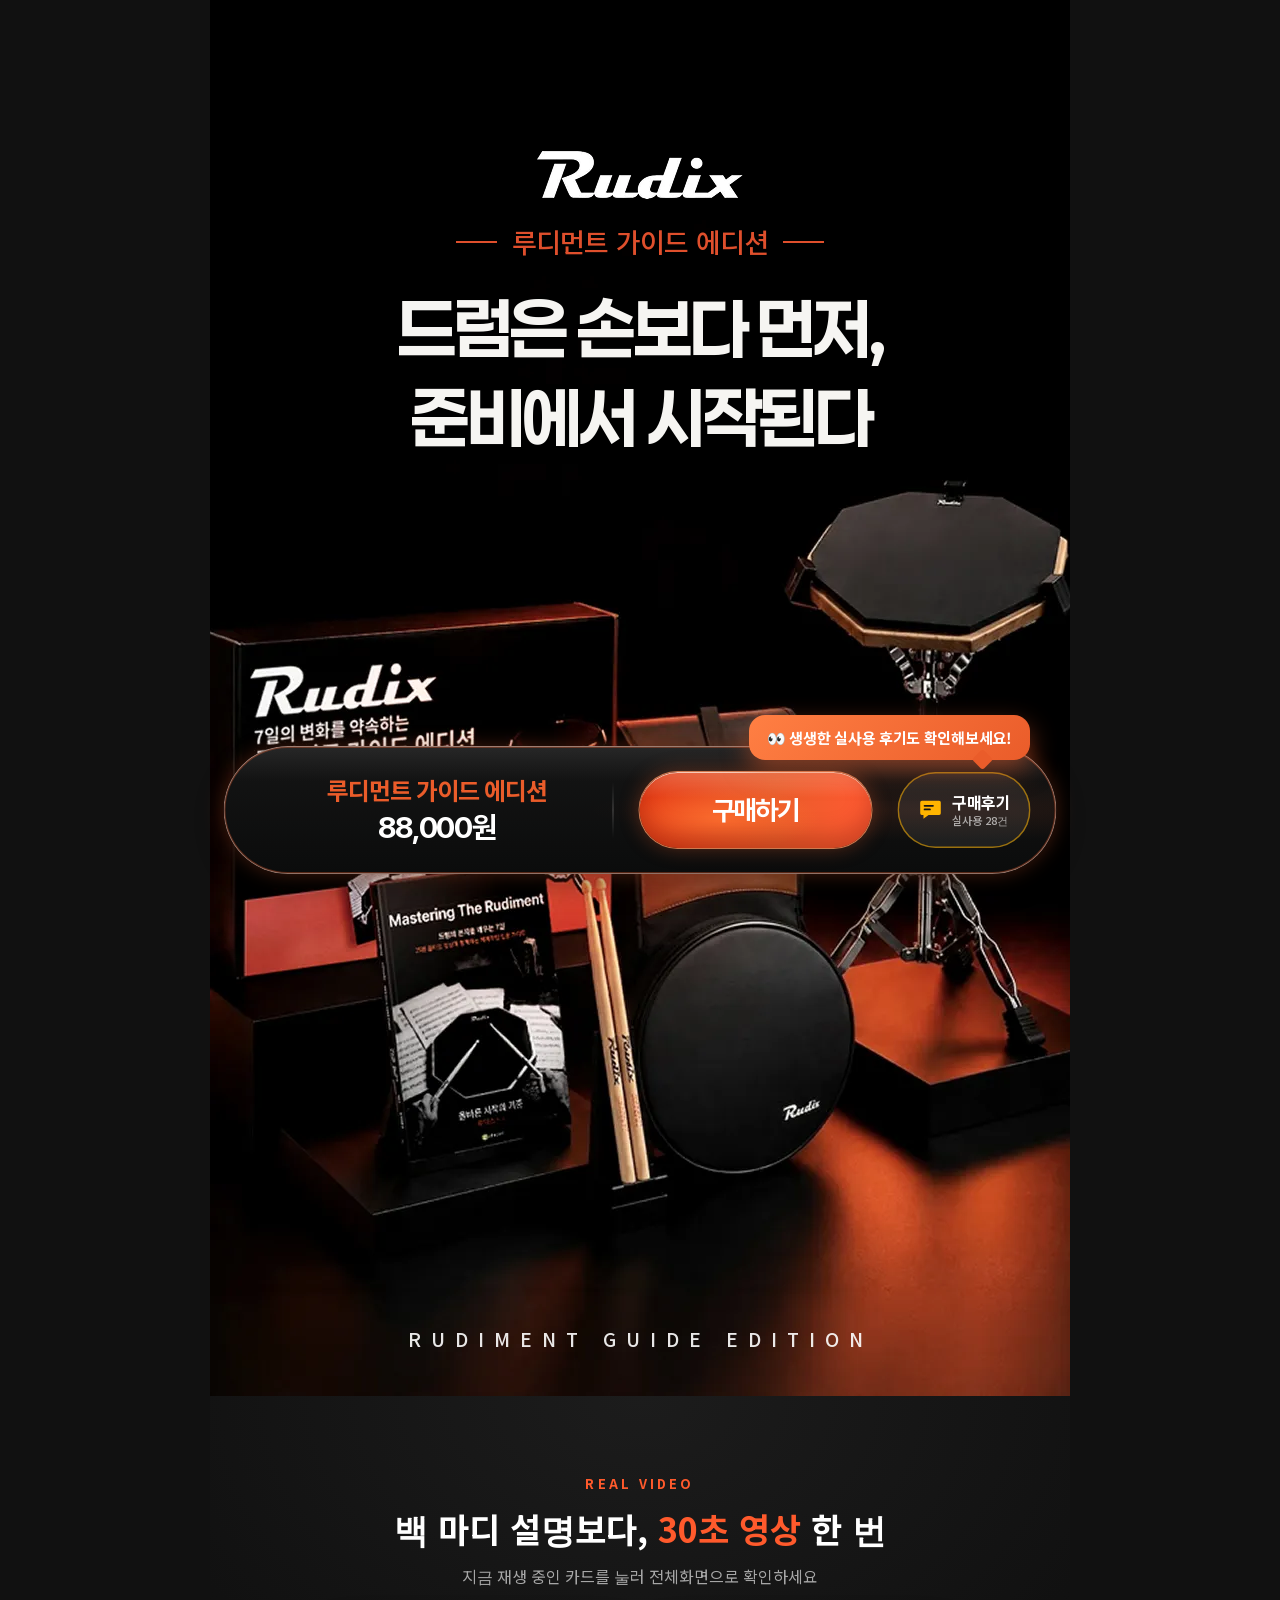
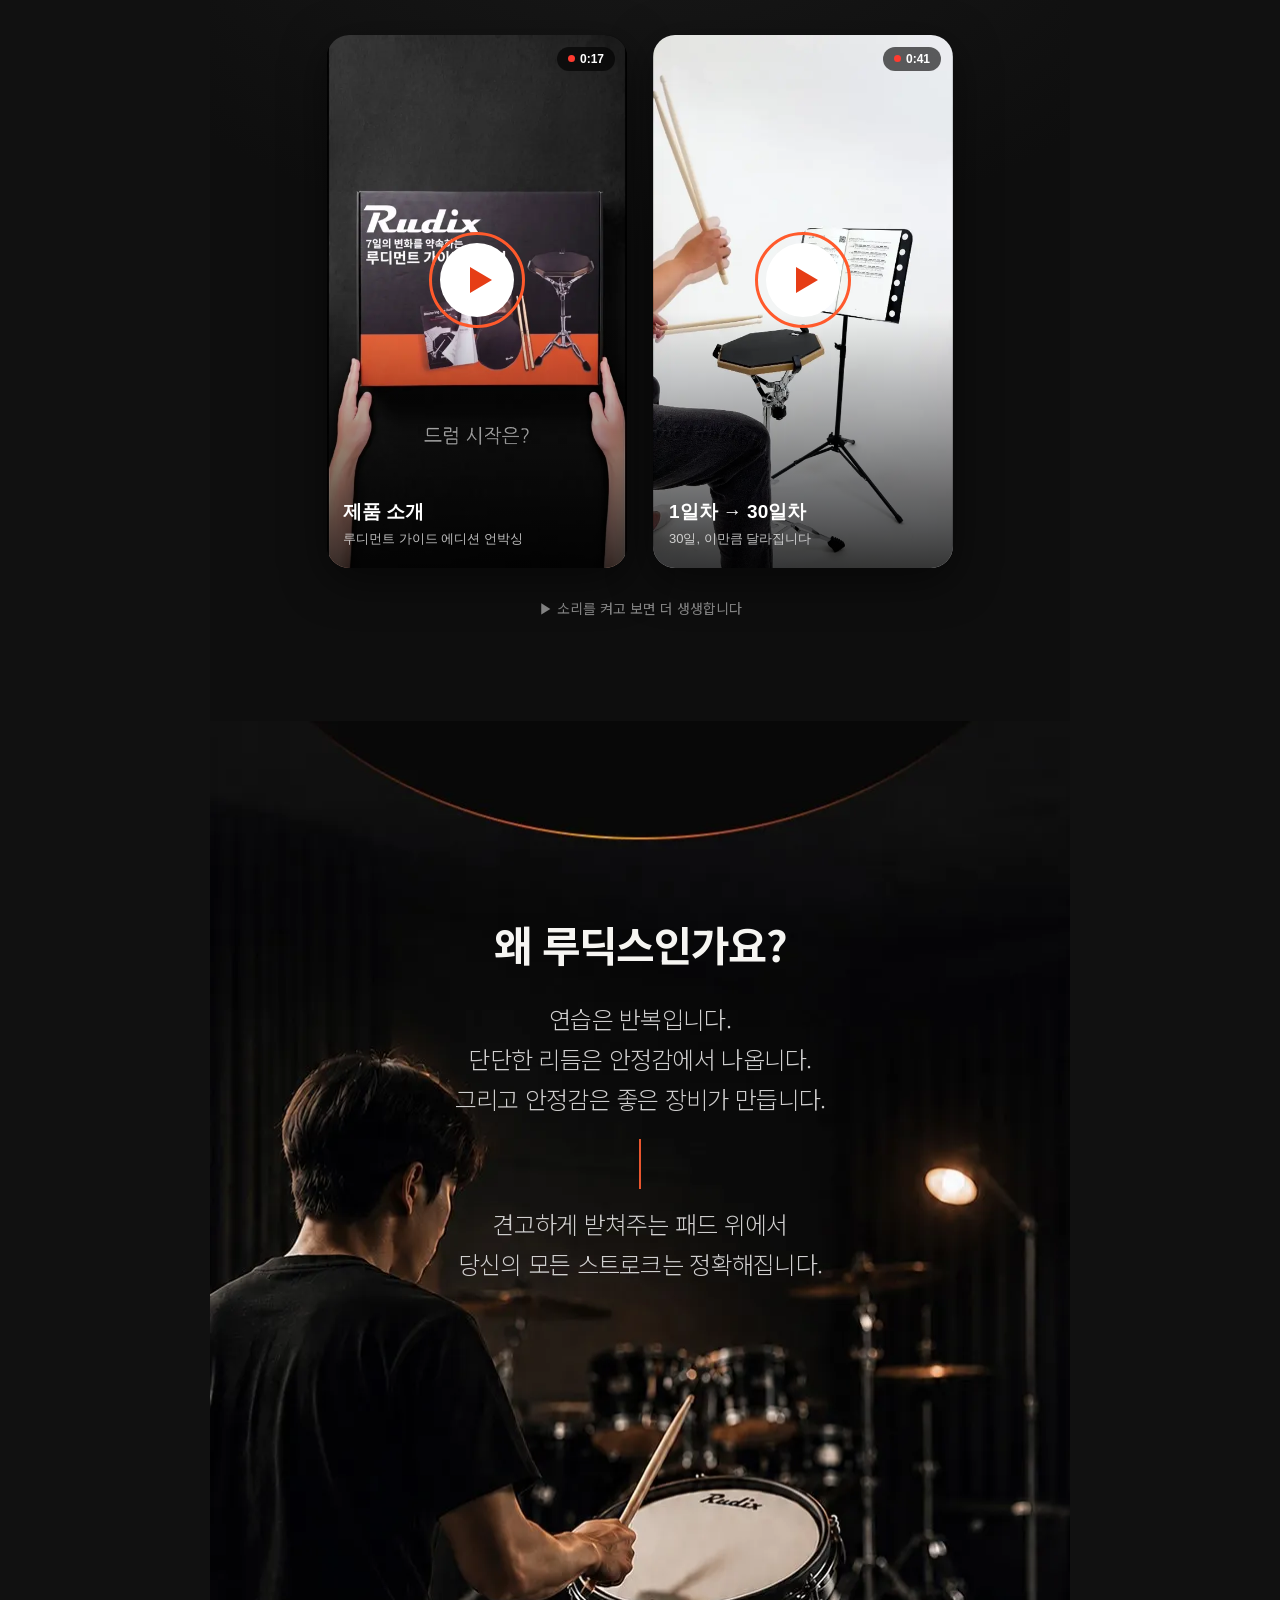
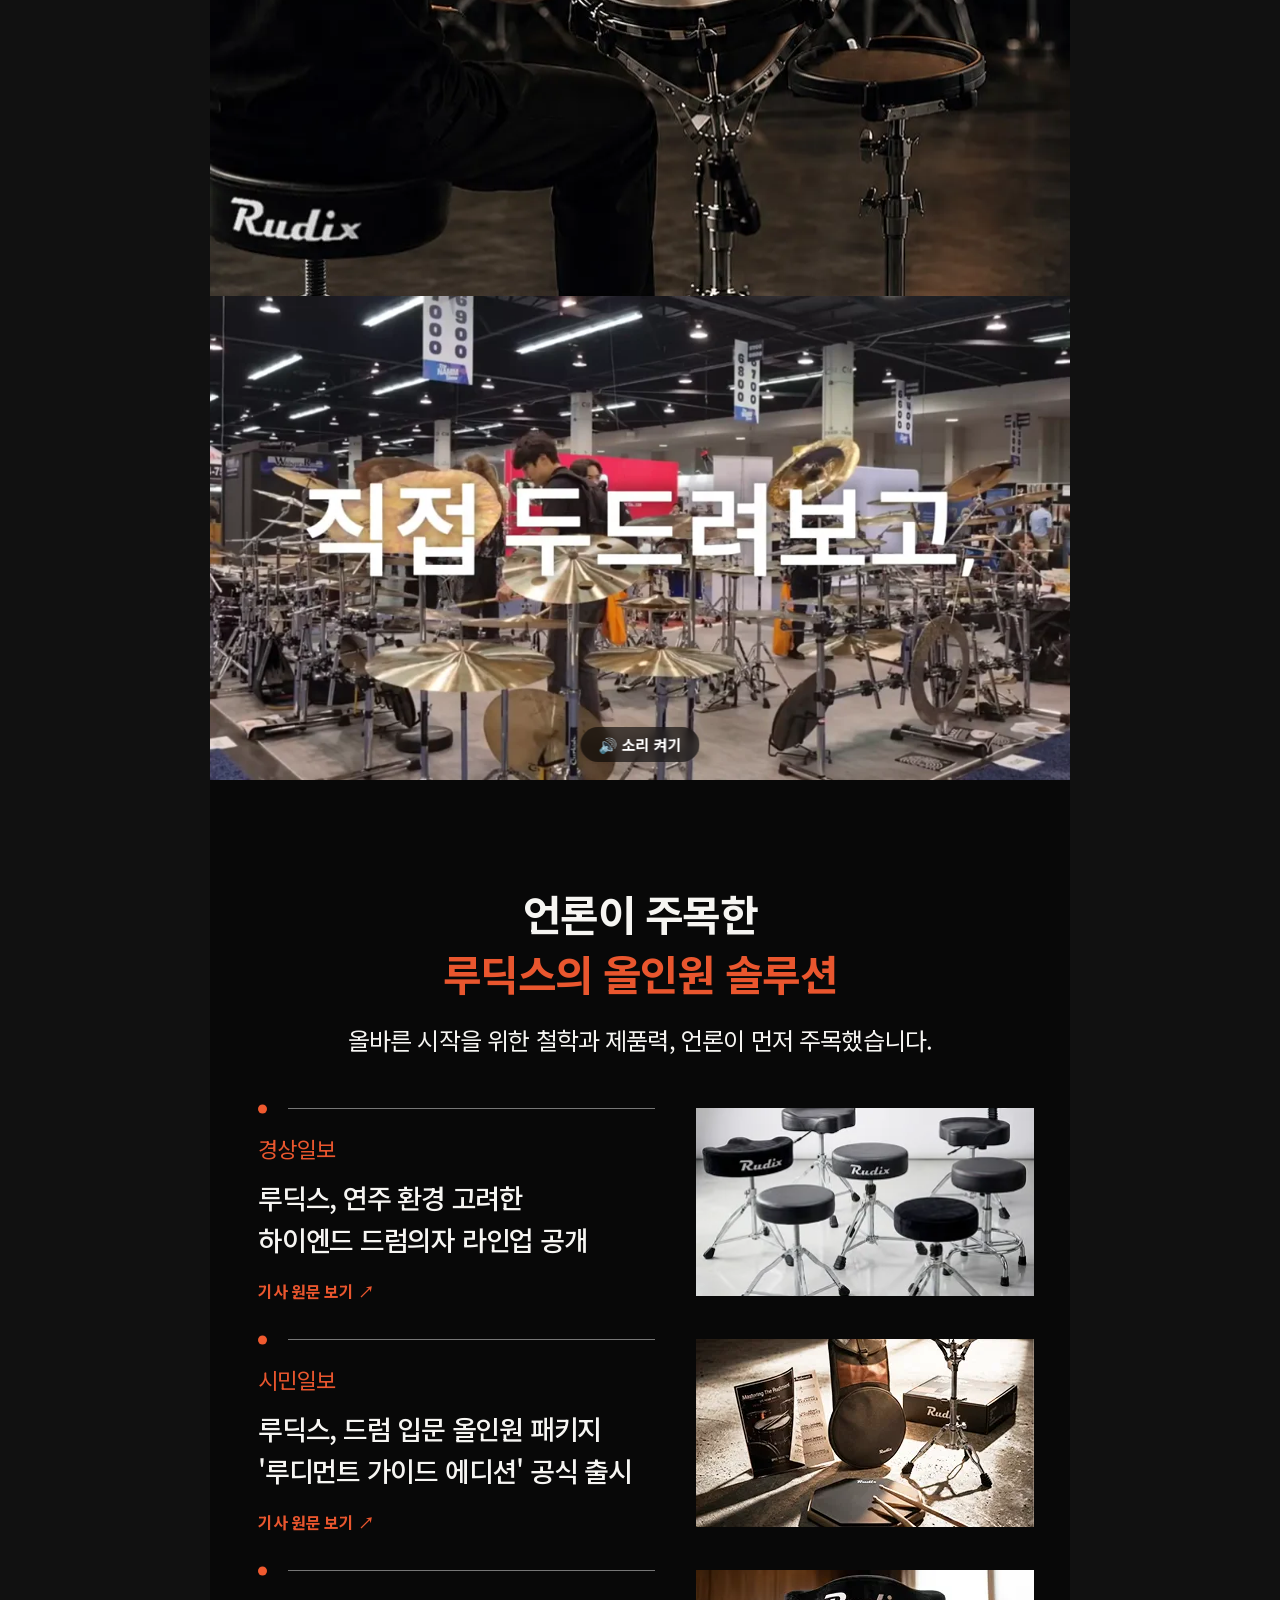
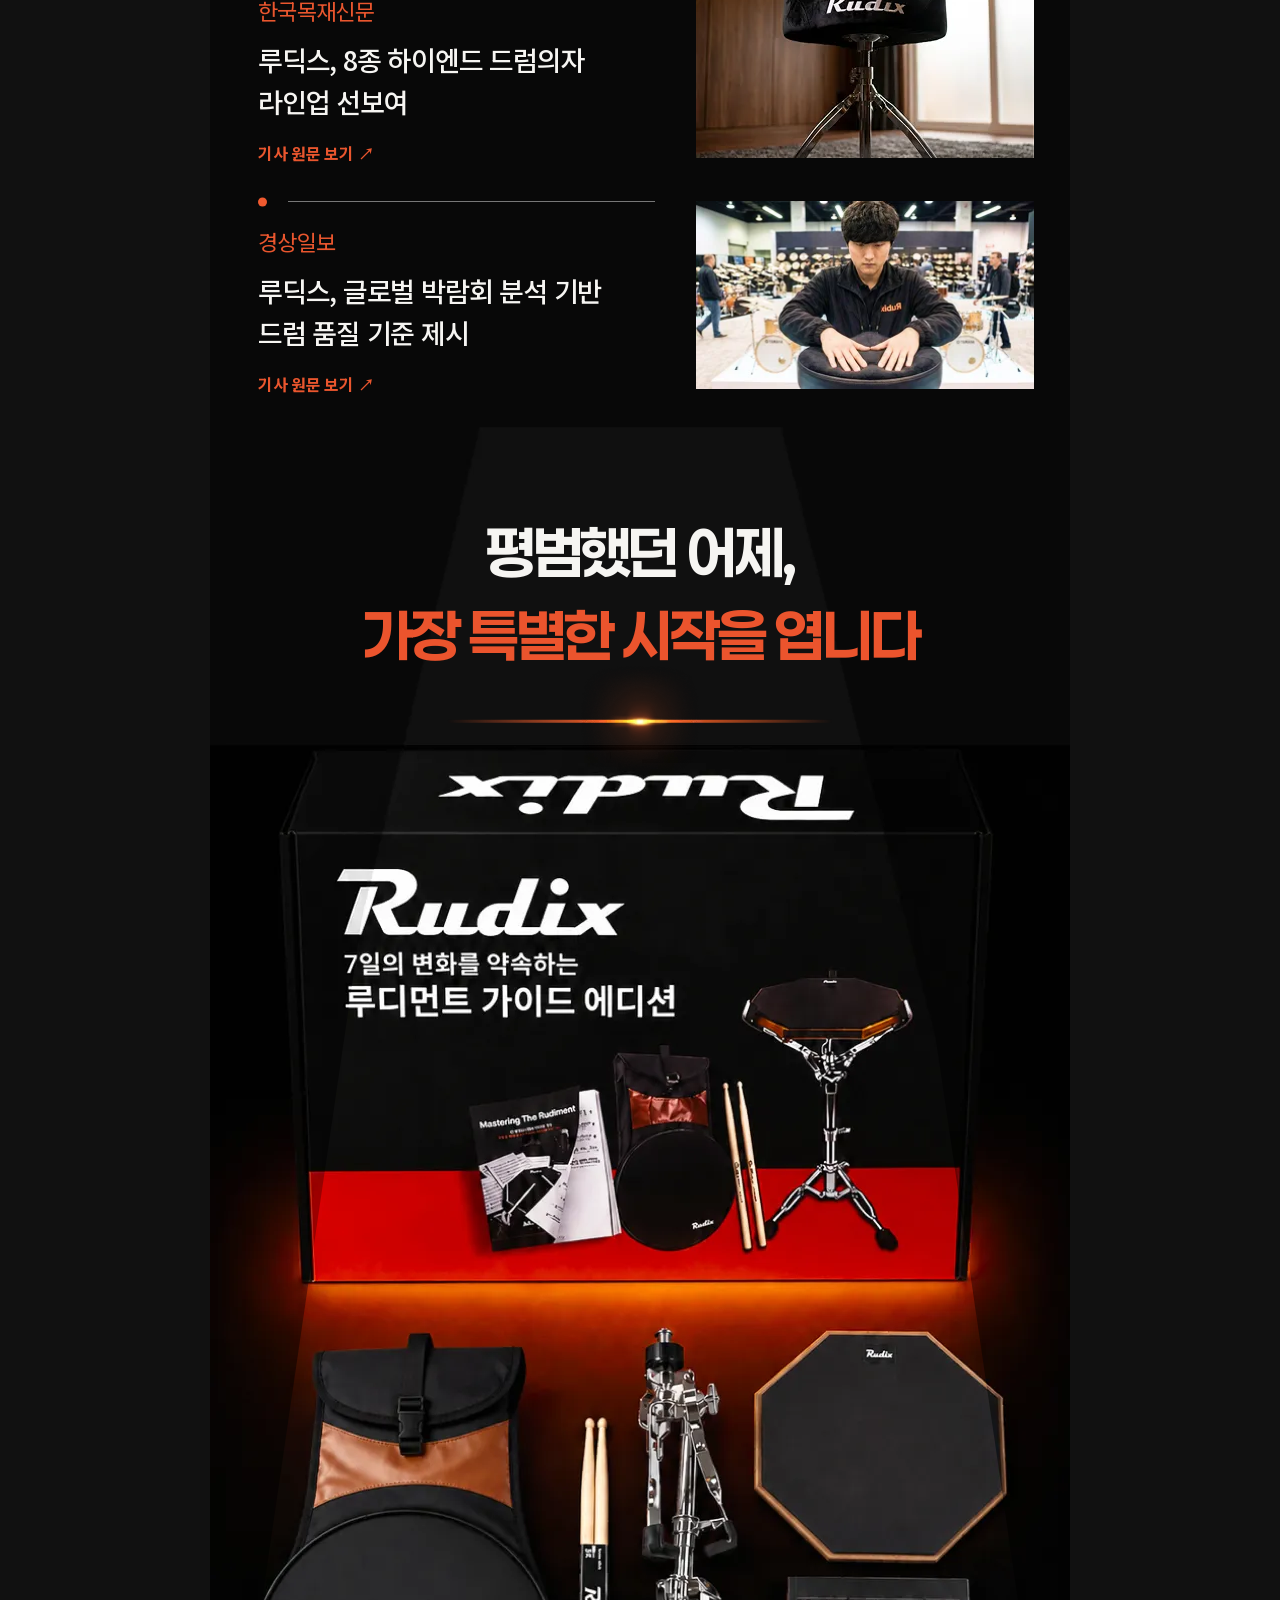
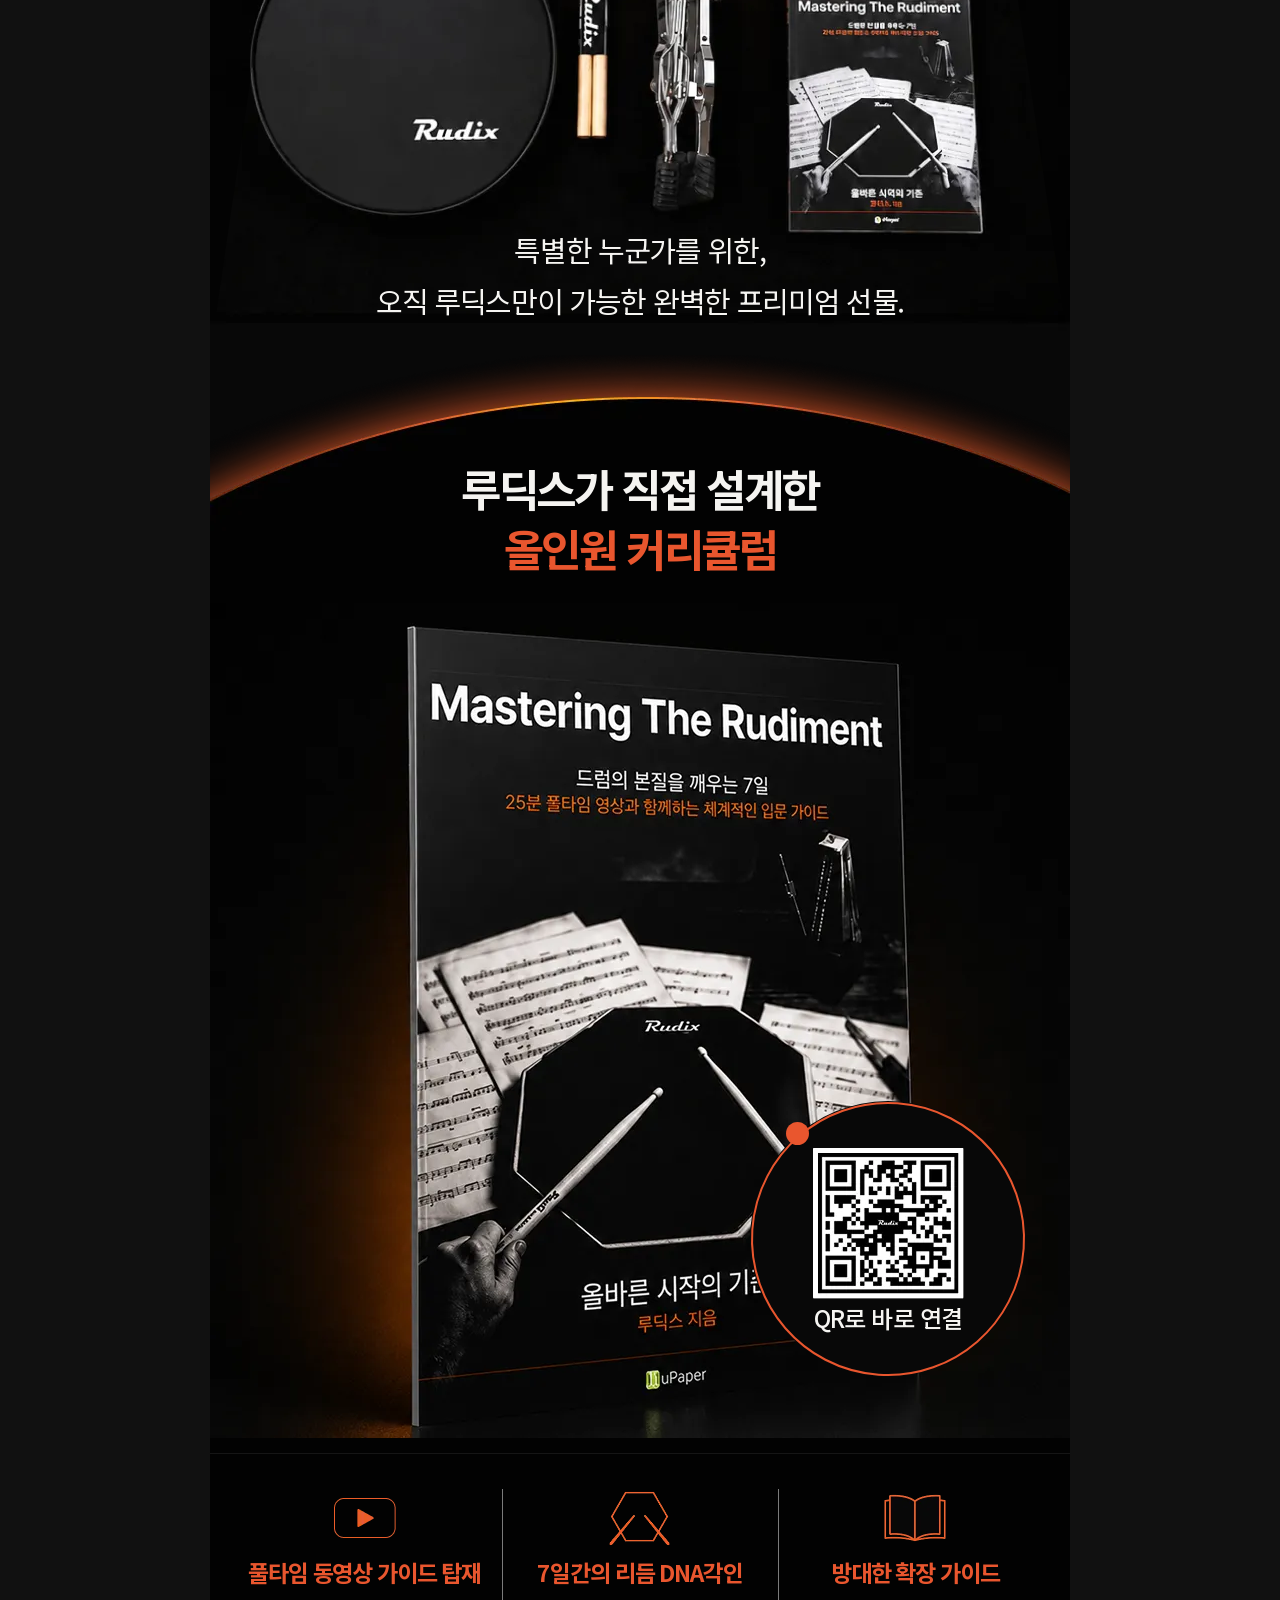
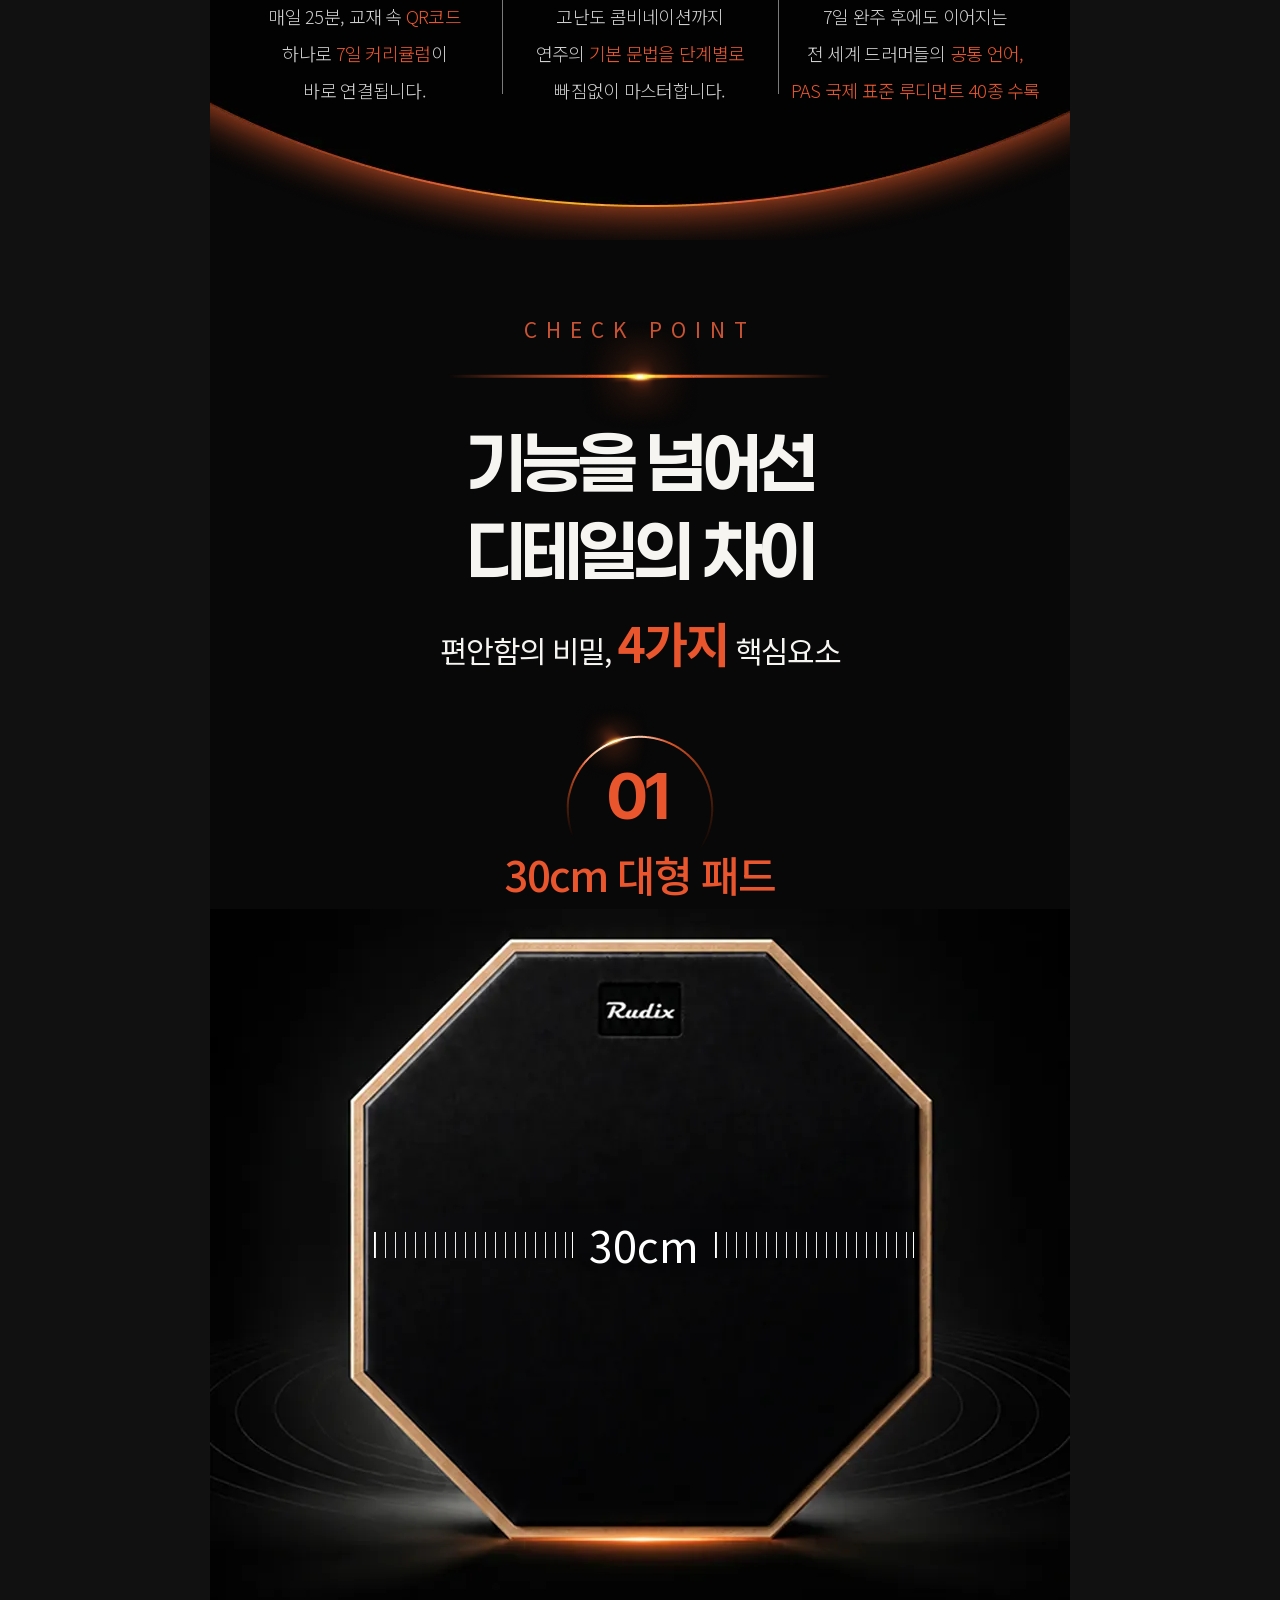
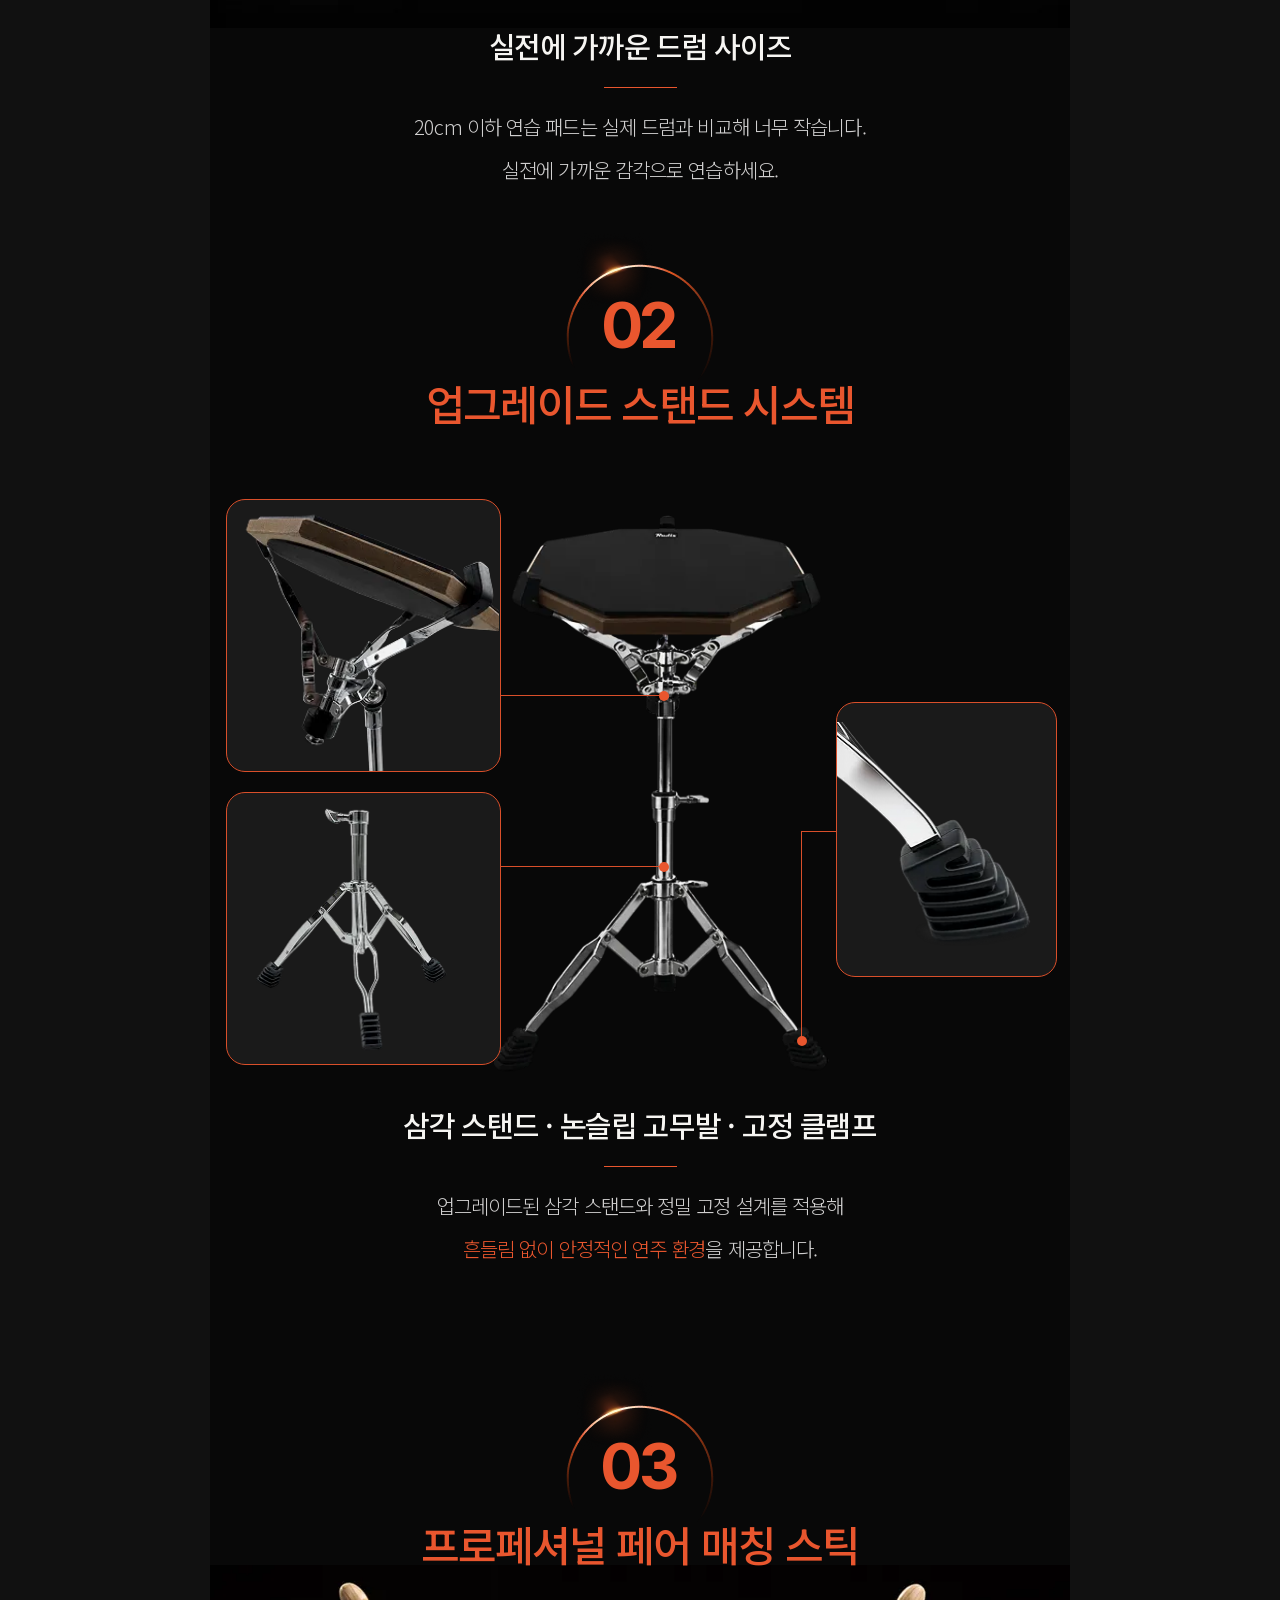
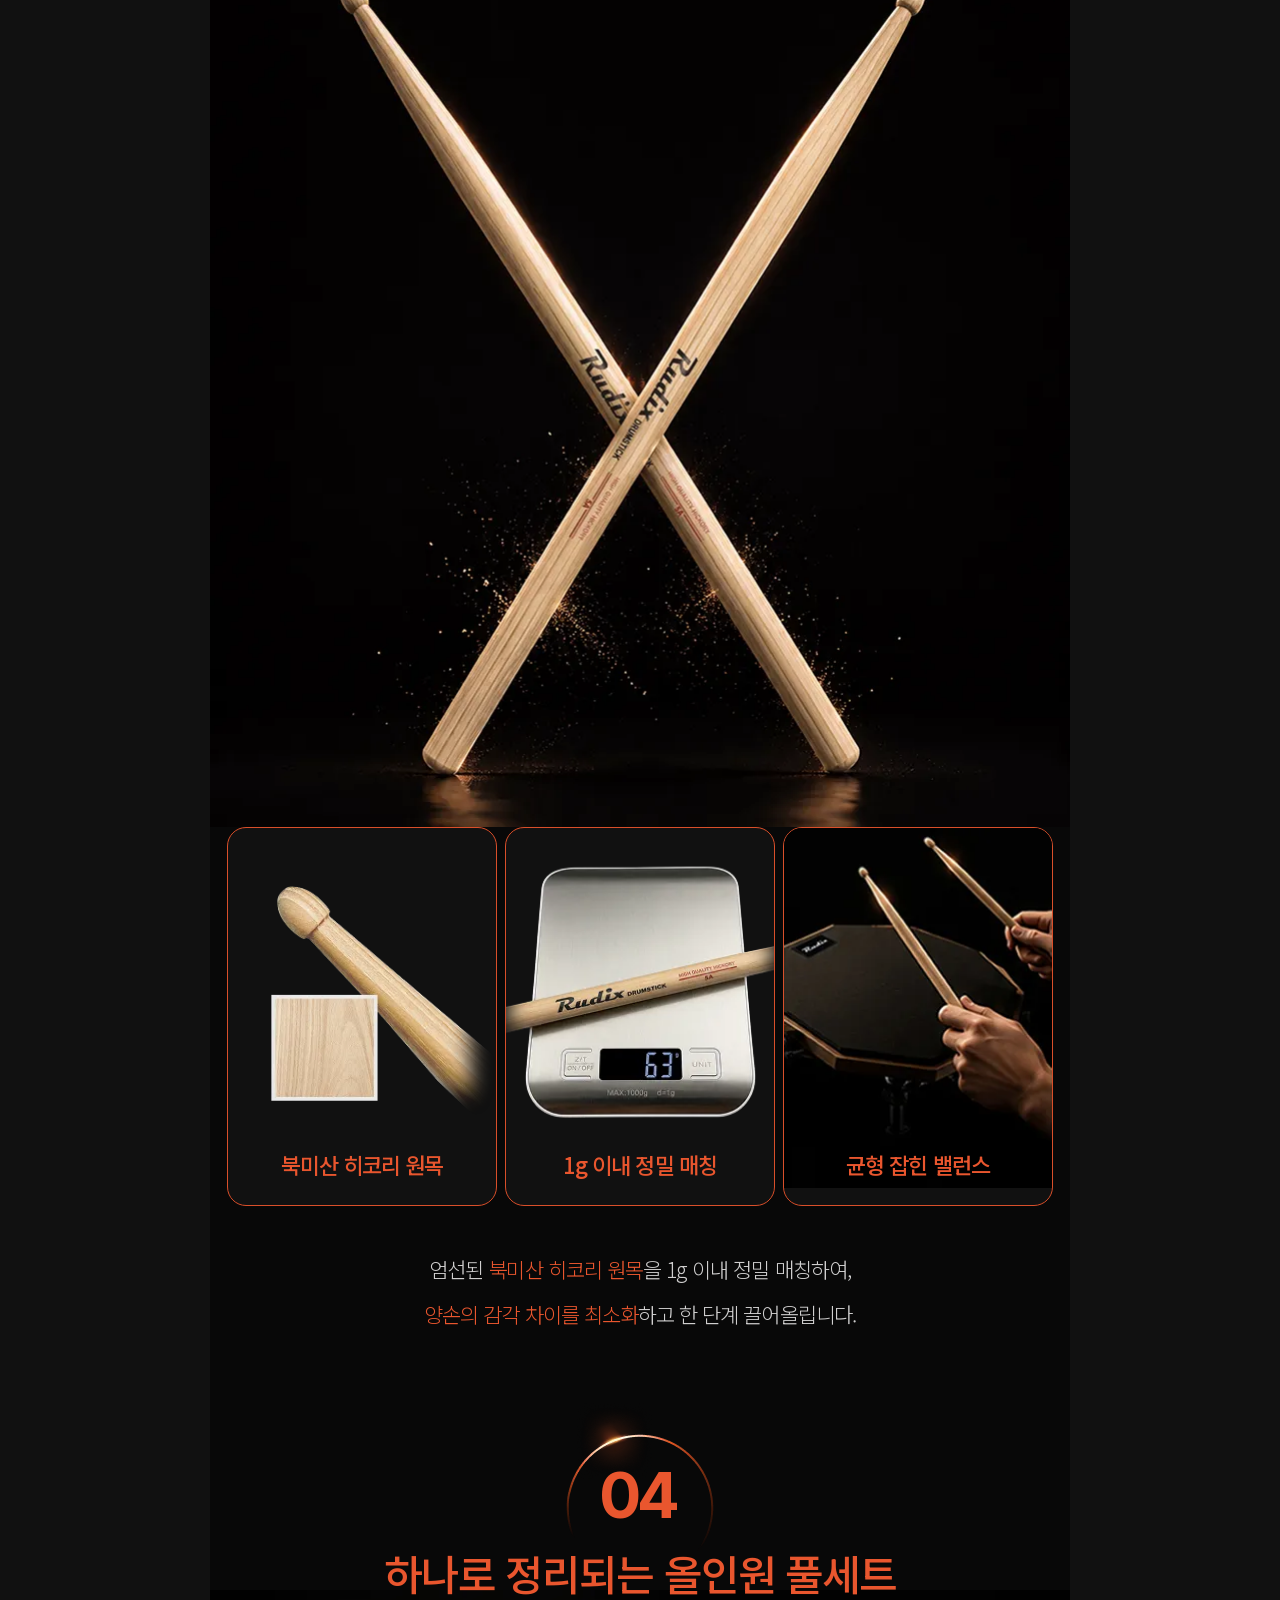
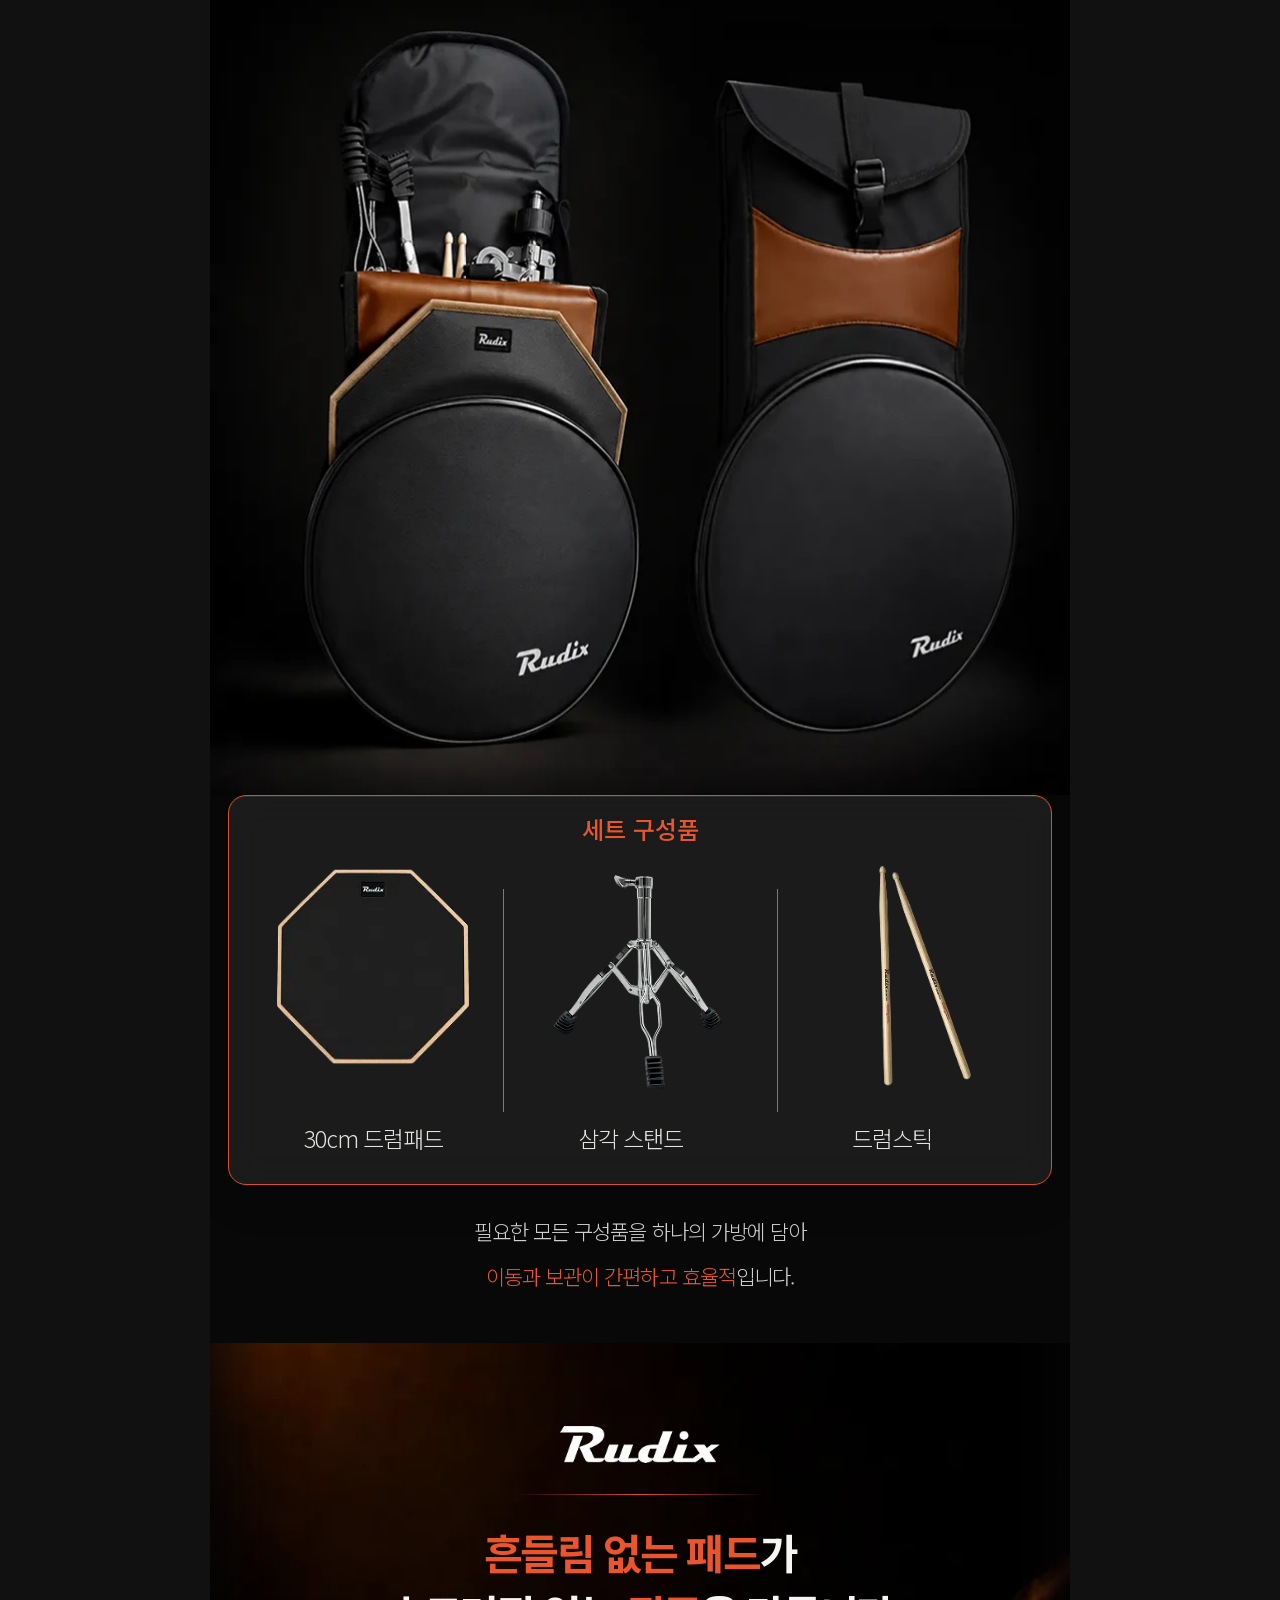
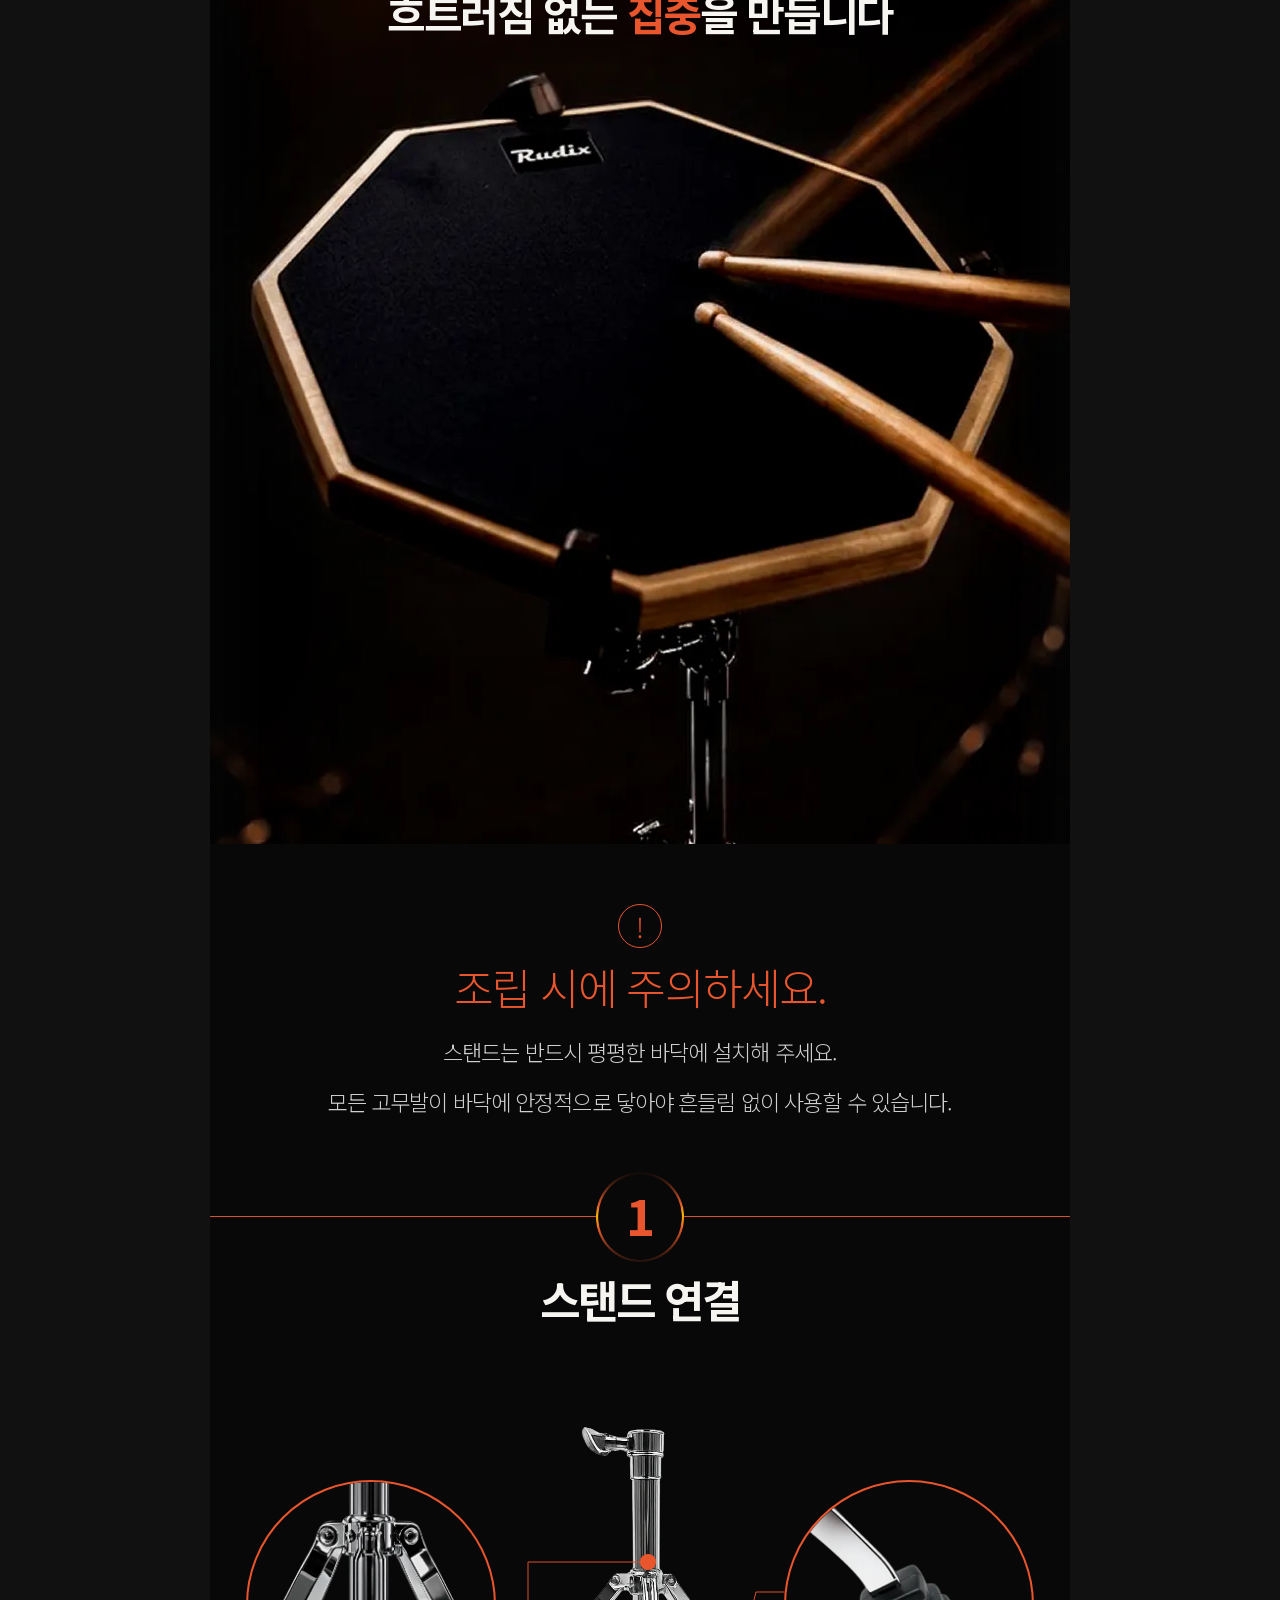
==== index.html @ 3b5629a4 "버튼 강조" ====
<!doctype html>
<html lang="ko">

<head>
  <meta charset="UTF-8" />
  <meta name="viewport" content="width=device-width, initial-scale=1.0" />
  <meta name="description" content="드럼 입문자를 위한 최고의 가치. 제대로 만든 드럼연습패드, 초심자의 손목에 부담 없는 드럼스틱과 체계적인 연습 가이드까지. 루딕스에서 올바른 시작의 기준을 만나보세요." />
  <title>Rudix 루디먼트 가이드 에디션 | 드럼은 손보다 먼저</title>
  <link rel="canonical" href="https://edition.rudix.biz/" />

  <!-- LCP 최적화: 히어로 제품 이미지(최상단 LCP 후보) 최우선 로드 -->
  <link rel="preload" as="image" href="./images/hero.webp" fetchpriority="high" />

  <!-- Favicon (rudix.biz 동일 자산 자체호스팅) -->
  <link rel="shortcut icon" href="./favicon.ico" />
  <link rel="icon" type="image/png" sizes="196x196" href="./images/favicon-196.png" />
  <link rel="apple-touch-icon" sizes="152x152" href="./images/apple-touch-icon.png" />
  <meta name="theme-color" content="#111111" />

  <!-- Open Graph (카톡/페북 공유) -->
  <meta property="og:type" content="website" />
  <meta property="og:url" content="https://edition.rudix.biz/" />
  <meta property="og:title" content="Rudix 루디먼트 가이드 에디션" />
  <meta property="og:description" content="드럼 입문자를 위한 최고의 가치. 제대로 만든 드럼연습패드, 초심자의 손목에 부담 없는 드럼스틱과 체계적인 연습 가이드까지. 루딕스에서 올바른 시작의 기준을 만나보세요." />
  <meta property="og:image" content="https://edition.rudix.biz/images/og-image.png" />
  <meta property="og:image:width" content="1200" />
  <meta property="og:image:height" content="630" />
  <meta property="og:site_name" content="Rudix 루딕스" />

  <!-- Twitter Card -->
  <meta name="twitter:card" content="summary_large_image" />
  <meta name="twitter:title" content="Rudix 루디먼트 가이드 에디션" />
  <meta name="twitter:description" content="드럼 입문자를 위한 최고의 가치. 올바른 시작의 기준을 만나보세요." />
  <meta name="twitter:image" content="https://edition.rudix.biz/images/og-image.png" />

  <link rel="stylesheet" href="./style.css?v=20260706-15" />

  <!-- ===== 추적: GA4 + Meta 픽셀 (루딕스 자사몰 속성 공유) ===== -->
  <!-- Google Analytics 4 -->
  <script async src="https://www.googletagmanager.com/gtag/js?id=G-WVEVZ31T9J"></script>
  <script>
    window.dataLayer = window.dataLayer || [];
    function gtag(){dataLayer.push(arguments);}
    gtag('js', new Date());
    // 크로스도메인: 랜딩(edition.rudix.biz) <-> 쇼핑몰(rudix.biz) 세션 연결
    gtag('config', 'G-WVEVZ31T9J', {
      'linker': { 'domains': ['rudix.biz', 'edition.rudix.biz'], 'accept_incoming': true }
    });
    // 상품 조회 (랜딩 진입 = 상품 상세 조회로 간주)
    gtag('event', 'view_item', {
      currency: 'KRW', value: 88000,
      items: [{ item_id: '14', item_name: '루디먼트 가이드 에디션', price: 88000 }]
    });
  </script>

  <!-- Meta Pixel -->
  <script>
    !function(f,b,e,v,n,t,s)
    {if(f.fbq)return;n=f.fbq=function(){n.callMethod?
    n.callMethod.apply(n,arguments):n.queue.push(arguments)};
    if(!f._fbq)f._fbq=n;n.push=n;n.loaded=!0;n.version='2.0';
    n.queue=[];t=b.createElement(e);t.async=!0;
    t.src=v;s=b.getElementsByTagName(e)[0];
    s.parentNode.insertBefore(t,s)}(window, document,'script',
    'https://connect.facebook.net/en_US/fbevents.js');
    fbq('init', '2077008873090736');
    fbq('track', 'PageView');
    fbq('track', 'ViewContent', {
      content_name: '루디먼트 가이드 에디션', content_ids: ['14'], content_type: 'product',
      value: 88000, currency: 'KRW'
    });
  </script>

  <!-- Microsoft Clarity -->
  <script type="text/javascript">
    (function(c,l,a,r,i,t,y){
        c[a]=c[a]||function(){(c[a].q=c[a].q||[]).push(arguments)};
        t=l.createElement(r);t.async=1;t.src="https://www.clarity.ms/tag/"+i;
        y=l.getElementsByTagName(r)[0];y.parentNode.insertBefore(t,y);
    })(window, document, "clarity", "script", "xgkxnxxzht");
  </script>
</head>

<body>
  <main class="landing-page">
    <section class="hero" aria-labelledby="hero-title">
      <div class="hero__content">
        <img class="hero__logo" src="./images/logo-white.webp" alt="Rudix" width="206" height="48" />

        <div class="hero__edition" aria-label="루디먼트 가이드 에디션">
          <span aria-hidden="true"></span>
          <p>루디먼트 가이드 에디션</p>
          <span aria-hidden="true"></span>
        </div>

        <h1 id="hero-title" class="hero__title">
          <span>드럼은 손보다 먼저,</span>
          <span>준비에서 시작된다</span>
        </h1>
      </div>

      <p class="hero__footer">RUDIMENT GUIDE EDITION</p>
    </section>

    <!-- 영상 선택 재생 -->
    <style>
      .video-pick { padding: 78px 40px 88px; text-align: center; background: radial-gradient(130% 85% at 50% 0%, #1c1c1c 0%, #0e0e0e 58%); }
      .video-pick__eyebrow { font-size: 13px; letter-spacing: 0.24em; color: #ff5a2c; font-weight: 800; margin: 0 0 14px; }
      .video-pick__title { font-size: 34px; font-weight: 800; color: #fff; margin: 0 0 12px; line-height: 1.32; }
      .video-pick__title b { color: #ff5a2c; }
      .video-pick__sub { font-size: 16px; color: rgba(255,255,255,0.62); margin: 0 0 46px; }
      .video-pick__grid { display: flex; gap: 26px; justify-content: center; }
      .video-pick__card { position: relative; width: 300px; aspect-ratio: 9 / 16; border: 0; padding: 0; border-radius: 22px; overflow: hidden; cursor: pointer; background: #000; box-shadow: 0 12px 44px rgba(0,0,0,0.5); transition: transform .28s ease, box-shadow .28s ease; }
      .video-pick__card:hover { transform: translateY(-9px); box-shadow: 0 24px 64px rgba(255,90,44,0.3); }
      .video-pick__preview { width: 100%; height: 100%; object-fit: cover; display: block; pointer-events: none; }
      .video-pick__card::after { content: ""; position: absolute; inset: 0; background: linear-gradient(to top, rgba(0,0,0,0.78), rgba(0,0,0,0) 48%); pointer-events: none; }
      /* 펄스 재생버튼 */
      .video-pick__play { position: absolute; top: 46%; left: 50%; transform: translate(-50%,-50%); width: 74px; height: 74px; border-radius: 50%; background: #fff; z-index: 3; transition: background .2s ease; animation: vpGlow 1.6s ease-out infinite; }
      .video-pick__play::before { content: ""; position: absolute; top: 50%; left: 56%; transform: translate(-50%,-50%); border-style: solid; border-width: 13px 0 13px 22px; border-color: transparent transparent transparent #e63d16; z-index: 1; }
      .video-pick__play::after { content: ""; position: absolute; inset: -11px; border-radius: 50%; border: 3px solid #ff5a2c; animation: vpPulse 1.5s ease-out infinite; }
      @keyframes vpPulse { 0% { transform: scale(1); opacity: .95; } 100% { transform: scale(2); opacity: 0; } }
      @keyframes vpGlow { 0% { box-shadow: 0 0 0 0 rgba(255,90,44,0.65); } 70% { box-shadow: 0 0 0 26px rgba(255,90,44,0); } 100% { box-shadow: 0 0 0 0 rgba(255,90,44,0); } }
      .video-pick__card:hover .video-pick__play { background: #ff5a2c; }
      .video-pick__card:hover .video-pick__play::before { border-left-color: #fff; }
      /* 길이 배지 */
      .video-pick__badge { position: absolute; top: 12px; right: 12px; z-index: 3; display: inline-flex; align-items: center; gap: 5px; background: rgba(0,0,0,0.62); color: #fff; font-size: 12px; font-weight: 700; padding: 5px 11px; border-radius: 20px; -webkit-backdrop-filter: blur(4px); backdrop-filter: blur(4px); }
      .video-pick__badge i { width: 7px; height: 7px; border-radius: 50%; background: #ff3b30; display: inline-block; animation: vpBlink 1.4s ease-in-out infinite; }
      @keyframes vpBlink { 0%,100% { opacity: 1; } 50% { opacity: .3; } }
      .video-pick__label { position: absolute; left: 16px; right: 16px; bottom: 20px; z-index: 3; color: #fff; font-size: 19px; font-weight: 700; text-align: left; }
      .video-pick__label small { display: block; font-size: 13px; font-weight: 500; color: rgba(255,255,255,0.74); margin-top: 5px; }
      .video-pick__hint { margin-top: 30px; font-size: 14px; color: rgba(255,255,255,0.5); }
      /* 모바일은 페이지 스케일에 눌려 글자가 작아지므로 키움 */
      .is-mobile .video-pick__eyebrow { font-size: 26px; }
      .is-mobile .video-pick__title { font-size: 48px; }
      .is-mobile .video-pick__sub { font-size: 29px; }
      .is-mobile .video-pick__label { font-size: 36px; }
      .is-mobile .video-pick__label small { font-size: 24px; margin-top: 8px; }
      .is-mobile .video-pick__badge { font-size: 22px; padding: 8px 16px; gap: 8px; }
      .is-mobile .video-pick__badge i { width: 12px; height: 12px; }
      .is-mobile .video-pick__hint { font-size: 26px; }
    </style>
    <section class="video-pick" aria-label="제품 영상">
      <p class="video-pick__eyebrow">REAL VIDEO</p>
      <h2 class="video-pick__title">백 마디 설명보다, <b>30초 영상</b> 한 번</h2>
      <p class="video-pick__sub">지금 재생 중인 카드를 눌러 전체화면으로 확인하세요</p>
      <div class="video-pick__grid">
        <button class="video-pick__card" type="button" data-video="./videos/product-intro.mp4" data-title="제품 소개" aria-label="제품 소개 영상 전체화면 재생">
          <video class="video-pick__preview" data-src="./videos/product-intro-preview.mp4" poster="./images/product-intro-poster.webp" muted loop playsinline preload="none"></video>
          <span class="video-pick__badge"><i></i>0:17</span>
          <span class="video-pick__play" aria-hidden="true"></span>
          <span class="video-pick__label">제품 소개<small>루디먼트 가이드 에디션 언박싱</small></span>
        </button>
        <button class="video-pick__card" type="button" data-video="./videos/days-30.mp4" data-title="1일차 → 30일차" aria-label="1일차부터 30일차까지 영상 전체화면 재생">
          <video class="video-pick__preview" data-src="./videos/days-30-preview.mp4" poster="./images/days-30-poster.webp" muted loop playsinline preload="none"></video>
          <span class="video-pick__badge"><i></i>0:41</span>
          <span class="video-pick__play" aria-hidden="true"></span>
          <span class="video-pick__label">1일차 → 30일차<small>30일, 이만큼 달라집니다</small></span>
        </button>
      </div>
      <p class="video-pick__hint">▶ 소리를 켜고 보면 더 생생합니다</p>
    </section>

    <section class="brand-story" aria-labelledby="brand-story-title">
      <div class="brand-story__content">
        <h2 id="brand-story-title">왜 루딕스인가요?</h2>

        <div class="brand-story__copy">
          <p>
            연습은 반복입니다.<br />
            단단한 리듬은 안정감에서 나옵니다.<br />
            그리고 안정감은 좋은 장비가 만듭니다.
          </p>

          <span class="brand-story__divider" aria-hidden="true"></span>

          <p>
            견고하게 받쳐주는 패드 위에서<br />
            당신의 모든 스트로크는 정확해집니다.
          </p>
        </div>
      </div>
    </section>

    <!-- 인트로 영상 (brand-story 다음 / 자동재생·무한반복·무음, 화면 근처에서만 로드) -->
    <section class="intro-video" style="position: relative; width: 100%; line-height: 0;">
      <video id="introVideo" autoplay muted loop playsinline preload="none" poster="./videos/intro-poster.webp?v=2" width="1080" height="608" style="width: 100%; height: auto; display: block;">
        <source src="./videos/intro.mp4?v=2" type="video/mp4" />
      </video>
      <button id="introUnmute" type="button" onclick="rdxToggleSound()" aria-label="소리 켜기" style="position: absolute; bottom: 18px; left: 50%; transform: translateX(-50%); z-index: 5; display: inline-flex; align-items: center; gap: 6px; background: rgba(0,0,0,0.6); color: #fff; border: none; border-radius: 30px; padding: 10px 18px; font-size: 15px; font-weight: 700; line-height: 1; cursor: pointer; font-family: inherit; -webkit-backdrop-filter: blur(4px); backdrop-filter: blur(4px);">🔊 소리 켜기</button>
    </section>

    <section class="news" aria-labelledby="news-title">
      <header class="news__header">
        <h2 id="news-title">
          <span>언론이 주목한</span>
          <strong>루딕스의 올인원 솔루션</strong>
        </h2>
        <p>올바른 시작을 위한 철학과 제품력, 언론이 먼저 주목했습니다.</p>
      </header>

      <div class="news__list">
        <a class="news__item" href="https://www.ksilbo.co.kr/news/articleView.html?idxno=1050717" target="_blank" rel="noopener noreferrer" onclick="try{if(typeof gtag==='function')gtag('event','click_news',{news_source:'경상일보-드럼의자'})}catch(e){}">
          <div class="news__text">
            <span class="news__line" aria-hidden="true"></span>
            <p class="news__source">경상일보</p>
            <h3>루딕스, 연주 환경 고려한<br />하이엔드 드럼의자 라인업 공개</h3>
            <span class="news__readmore">기사 원문 보기 <i aria-hidden="true">↗</i></span>
          </div>
          <img loading="lazy" decoding="async" src="./images/6/news1.webp" alt="루딕스 하이엔드 드럼의자 라인업" />
        </a>

        <a class="news__item" href="https://www.siminilbo.co.kr/news/newsview.php?ncode=1160270589510560" target="_blank" rel="noopener noreferrer" onclick="try{if(typeof gtag==='function')gtag('event','click_news',{news_source:'시민일보'})}catch(e){}">
          <div class="news__text">
            <span class="news__line" aria-hidden="true"></span>
            <p class="news__source">시민일보</p>
            <h3>루딕스, 드럼 입문 올인원 패키지<br />'루디먼트 가이드 에디션' 공식 출시</h3>
            <span class="news__readmore">기사 원문 보기 <i aria-hidden="true">↗</i></span>
          </div>
          <img loading="lazy" decoding="async" src="./images/6/news3.webp" alt="루딕스 루디먼트 가이드 에디션 패키지" />
        </a>

        <a class="news__item" href="https://www.woodkorea.co.kr/news/articleView.html?idxno=88556" target="_blank" rel="noopener noreferrer" onclick="try{if(typeof gtag==='function')gtag('event','click_news',{news_source:'한국목재신문'})}catch(e){}">
          <div class="news__text">
            <span class="news__line" aria-hidden="true"></span>
            <p class="news__source">한국목재신문</p>
            <h3>루딕스, 8종 하이엔드 드럼의자<br />라인업 선보여</h3>
            <span class="news__readmore">기사 원문 보기 <i aria-hidden="true">↗</i></span>
          </div>
          <img loading="lazy" decoding="async" src="./images/6/news2.webp" alt="루딕스 하이엔드 드럼의자" />
        </a>

        <a class="news__item" href="https://www.ksilbo.co.kr/news/articleView.html?idxno=1050494" target="_blank" rel="noopener noreferrer" onclick="try{if(typeof gtag==='function')gtag('event','click_news',{news_source:'경상일보-품질기준'})}catch(e){}">
          <div class="news__text">
            <span class="news__line" aria-hidden="true"></span>
            <p class="news__source">경상일보</p>
            <h3>루딕스, 글로벌 박람회 분석 기반<br />드럼 품질 기준 제시</h3>
            <span class="news__readmore">기사 원문 보기 <i aria-hidden="true">↗</i></span>
          </div>
          <img loading="lazy" decoding="async" src="./images/6/news4.webp" alt="글로벌 박람회에서 루딕스 드럼 패드를 연주하는 모습" />
        </a>
      </div>
    </section>

    <section class="package" aria-labelledby="package-title">
      <div class="package__light-reveal" aria-hidden="true"></div>

      <header class="package__header">
        <h2 id="package-title">
          <span>평범했던 어제,</span>
          <strong>가장 특별한 시작을 엽니다</strong>
        </h2>
        <img loading="lazy" decoding="async" src="./images/title-divider.webp" alt="" aria-hidden="true" />
      </header>

      <p class="package__copy">
        특별한 누군가를 위한,<br />
        오직 루딕스만이 가능한 완벽한 프리미엄 선물.
      </p>
    </section>

    <section class="guidebook" aria-labelledby="guidebook-title">
      <div class="guidebook__round-light" aria-hidden="true">
        <img loading="lazy" decoding="async" class="guidebook__round-light-image guidebook__round-light-image--top" src="./images/guidebook-round.webp"
          alt="" />
        <img loading="lazy" decoding="async" class="guidebook__round-light-image guidebook__round-light-image--bottom"
          src="./images/guidebook-round.webp" alt="" />
      </div>

      <header class="guidebook__header">
        <h2 id="guidebook-title">
          <span>루딕스가 직접 설계한</span>
          <strong>올인원 커리큘럼</strong>
        </h2>
      </header>

      <div class="guidebook__visual">
        <img loading="lazy" decoding="async" class="guidebook__book" src="./images/guidebook.webp" alt="Mastering The Rudiment 가이드북" />

        <div class="guidebook__qr" aria-label="QR로 바로 연결">
          <svg class="guidebook__qr-ring" viewBox="0 0 280 280" aria-hidden="true">
            <circle cx="140" cy="140" r="136"></circle>
          </svg>
          <span class="guidebook__qr-dot" aria-hidden="true"></span>
          <span class="guidebook__qr-content">
            <img loading="lazy" decoding="async" src="./images/qr.webp" alt="" />
            <strong>QR로 바로 연결</strong>
          </span>
        </div>
      </div>

      <div class="guidebook__features">
        <article>
          <img loading="lazy" decoding="async" class="guidebook__feature-icon" src="./images/icon/video-icon.webp" alt="" />
          <h3>풀타임 동영상 가이드 탑재</h3>
          <p>매일 25분, 교재 속 <em>QR코드</em><br />하나로 <em>7일 커리큘럼</em>이<br />바로 연결됩니다.</p>
        </article>

        <article>
          <img loading="lazy" decoding="async" class="guidebook__feature-icon" src="./images/icon/drum-pad-icon.webp" alt="" />
          <h3>7일간의 리듬 DNA각인</h3>
          <p>고난도 콤비네이션까지<br />연주의 <em>기본 문법을 단계별로</em><br />빠짐없이 마스터합니다.</p>
        </article>

        <article>
          <img loading="lazy" decoding="async" class="guidebook__feature-icon" src="./images/icon/book-icon.webp" alt="" />
          <h3>방대한 확장 가이드</h3>
          <p>7일 완주 후에도 이어지는<br />전 세계 드러머들의 <em>공통 언어,</em><br /><em>PAS 국제 표준 루디먼트 40종 수록</em></p>
        </article>
      </div>
    </section>

    <section class="core-feature core-feature--01" aria-labelledby="core-feature-01-title">
      <header class="core-feature__header">
        <p class="core-feature__eyebrow">CHECK POINT</p>
        <img loading="lazy" decoding="async" class="core-feature__divider" src="./images/title-divider.webp" alt="" />
        <h2 id="core-feature-01-title">
          기능을 넘어선<br />
          디테일의 차이
        </h2>
        <p class="core-feature__summary">편안함의 비밀, <strong>4가지</strong> 핵심요소</p>
      </header>

      <div class="core-feature__step">
        <img loading="lazy" decoding="async" src="./images/step-circle.webp" alt="" aria-hidden="true" />
        <strong>01</strong>
      </div>
      <h3 class="core-feature__name">30cm 대형 패드</h3>

      <div class="core-feature__visual">
        <img loading="lazy" decoding="async" src="./images/feature-01-main.webp" alt="30cm 대형 루딕스 드럼 연습 패드" />
        <div class="core-feature__measure" aria-label="패드 너비 30cm">
          <span></span>
          <strong>30cm</strong>
          <span></span>
        </div>
      </div>

      <div class="core-feature__copy">
        <h4>실전에 가까운 드럼 사이즈</h4>
        <span aria-hidden="true"></span>
        <p>
          20cm 이하 연습 패드는 실제 드럼과 비교해 너무 작습니다.<br />
          실전에 가까운 감각으로 연습하세요.
        </p>
      </div>
    </section>

    <section class="core-feature core-feature--02" aria-labelledby="core-feature-02-title">
      <div class="core-feature__step core-feature__step--02">
        <img loading="lazy" decoding="async" src="./images/step-circle.webp" alt="" aria-hidden="true" />
        <strong>02</strong>
      </div>
      <h2 id="core-feature-02-title" class="core-feature__name core-feature__name--02">
        업그레이드 스탠드 시스템
      </h2>

      <div class="stand-system">
        <img loading="lazy" decoding="async" class="stand-system__main" src="./images/feature-02-main.webp" alt="루딕스 업그레이드 삼각 스탠드 시스템" />

        <div class="stand-system__detail stand-system__detail--top">
          <img loading="lazy" decoding="async" src="./images/feature-02-01.webp" alt="정밀 고정 클램프 상세" />
        </div>
        <div class="stand-system__detail stand-system__detail--bottom">
          <img loading="lazy" decoding="async" src="./images/feature-02-02.webp" alt="삼각 스탠드 상세" />
        </div>
        <div class="stand-system__detail stand-system__detail--right">
          <img loading="lazy" decoding="async" src="./images/feature-02-03.webp" alt="논슬립 고무발 상세" />
        </div>

        <span class="stand-system__line stand-system__line--top" aria-hidden="true"></span>
        <span class="stand-system__line stand-system__line--bottom" aria-hidden="true"></span>
        <span class="stand-system__line stand-system__line--right" aria-hidden="true"></span>
      </div>

      <div class="core-feature__copy core-feature__copy--02">
        <h3>삼각 스탠드 · 논슬립 고무발 · 고정 클램프</h3>
        <span aria-hidden="true"></span>
        <p>
          업그레이드된 삼각 스탠드와 정밀 고정 설계를 적용해<br />
          <em>흔들림 없이 안정적인 연주 환경</em>을 제공합니다.
        </p>
      </div>
    </section>

    <section class="core-feature core-feature--03" aria-labelledby="core-feature-03-title">
      <div class="core-feature__step core-feature__step--03">
        <img loading="lazy" decoding="async" src="./images/step-circle.webp" alt="" aria-hidden="true" />
        <strong>03</strong>
      </div>
      <h2 id="core-feature-03-title" class="core-feature__name core-feature__name--03">
        프로페셔널 페어 매칭 스틱
      </h2>

      <img loading="lazy" decoding="async" class="stick-feature__main" src="./images/feature-03-main.webp" alt="정밀 매칭된 루딕스 드럼 스틱 한 쌍" />

      <div class="stick-feature__details">
        <article>
          <img loading="lazy" decoding="async" class="stick-feature-direction__image stick-feature__image--first" src="./images/feature-03-01.webp" alt="북미산 히코리 원목 스틱" />
          <h3>북미산 히코리 원목</h3>
        </article>

        <article>
          <img loading="lazy" decoding="async" class="stick-feature-direction__image stick-feature__image--second" src="./images/feature-03-02.webp" alt="1그램 이내 정밀 매칭된 드럼 스틱" />
          <h3>1g 이내 정밀 매칭</h3>
        </article>

        <article class="stick-feature__detail--balance">
          <img loading="lazy" decoding="async" src="./images/feature-03-03.webp" alt="" />
          <h3>균형 잡힌 밸런스</h3>
        </article>
      </div>

      <div class="stick-feature__copy">
        <p>
          엄선된 <em>북미산 히코리 원목</em>을 1g 이내 정밀 매칭하여,<br />
          <em>양손의 감각 차이를 최소화</em>하고 한 단계 끌어올립니다.
        </p>
      </div>
    </section>

    <section class="core-feature core-feature--04" aria-labelledby="core-feature-04-title">
      <div class="core-feature__step core-feature__step--04">
        <img loading="lazy" decoding="async" src="./images/step-circle.webp" alt="" aria-hidden="true" />
        <strong>04</strong>
      </div>
      <h2 id="core-feature-04-title" class="core-feature__name core-feature__name--04">
        하나로 정리되는 올인원 풀세트
      </h2>

      <img loading="lazy" decoding="async" class="fullset-feature__main" src="./images/feature-04-main.webp" alt="가방 하나에 수납되는 루딕스 올인원 풀세트" />

      <div class="fullset-feature__box">
        <h3>세트 구성품</h3>
        <div class="fullset-feature__items">
          <article>
            <img loading="lazy" decoding="async" class="fullset-feature__items fullset-feature__items--first" src="./images/feature-04-01.webp" alt="30cm 드럼패드" />
            
          </article>
          <article>
            <img loading="lazy" decoding="async" class="fullset-feature__items fullset-feature__items--second" src="./images/feature-04-02.webp" alt="삼각 스탠드" />
            
          </article>
          <article>
            <img loading="lazy" decoding="async" class="fullset-feature__items fullset-feature__items--third" src="./images/feature-04-03.webp" alt="드럼스틱" />
            
          </article>
          <p class="fullset-feature__item-pad">30cm 드럼패드</p>
          <p class="fullset-feature__item-stand">삼각 스탠드</p>
          <p class="fullset-feature__item-sticks">드럼스틱</p>
        </div>
      </div>

      <div class="fullset-feature__copy">
        <p>
          필요한 모든 구성품을 하나의 가방에 담아<br />
          <em>이동과 보관이 간편하고 효율적</em>입니다.
        </p>
      </div>
    </section>

    <section class="brand-philosophy" aria-labelledby="brand-philosophy-title">
      <div class="brand-philosophy__content">
        <img loading="lazy" decoding="async" class="brand-philosophy__logo" src="./images/logo-white.webp" alt="Rudix" />
        <span class="brand-philosophy__divider" aria-hidden="true"></span>
        <h2 id="brand-philosophy-title">
          <span><em>흔들림 없는 패드</em>가</span>
          <span>흐트러짐 없는 <em>집중</em>을 만듭니다</span>
        </h2>
      </div>
    </section>

    <section class="assembly-notice" aria-labelledby="assembly-notice-title">
      <span class="assembly-notice__icon" aria-hidden="true">!</span>
      <h2 id="assembly-notice-title">조립 시에 주의하세요.</h2>
      <p>
        스탠드는 반드시 평평한 바닥에 설치해 주세요.<br />
        모든 고무발이 바닥에 안정적으로 닿아야 흔들림 없이 사용할 수 있습니다.
      </p>
    </section>

    <section class="assembly-step assembly-step--01" aria-labelledby="assembly-step-01-title">
      <div class="assembly-step__rule" aria-hidden="true">
        <span>
          <img loading="lazy" decoding="async" src="./images/assembly-round.webp" alt="" />
          <strong>1</strong>
        </span>
      </div>
      <h2 id="assembly-step-01-title">스탠드 연결</h2>

      <div class="assembly-step__visual">
        <img loading="lazy" decoding="async" class="assembly-step__main" src="./images/assembly-01-main.webp" alt="펼쳐진 삼각 스탠드" />

        <div class="assembly-step__detail assembly-step__detail--left">
          <img loading="lazy" decoding="async" src="./images/assembly-01-01.webp" alt="삼각대 연결부 상세" />
        </div>
        <div class="assembly-step__detail assembly-step__detail--right">
          <img loading="lazy" decoding="async" src="./images/assembly-01-02.webp" alt="스탠드 고무발 상세" />
        </div>

        <svg class="assembly-step__connectors" viewBox="0 0 860 584" preserveAspectRatio="none" aria-hidden="true">
          <path d="M286 247 H318 V207 H438"></path>
          <path d="M574 237 H546 L469 541"></path>
          <circle cx="438" cy="207" r="8"></circle>
          <circle cx="469" cy="530" r="8"></circle>
        </svg>
      </div>

      <div class="assembly-step__instructions">
        <article>
          <h3>삼각대 펼치기</h3>
          <p>세 개의 고무발이 패드의<br />모서리를 단단히<br />잡아주도록 위치를 조정.</p>
        </article>
        <article>
          <h3>고무발 확인</h3>
          <p>바닥 고무발이 모두 안정적으로<br />닿도록 수평을 맞춰 줍니다.</p>
        </article>
      </div>
      <span class="assembly-step__bottom-divider" aria-hidden="true"></span>
    </section>

    <section class="assembly-direction" aria-labelledby="assembly-direction-title">
      <div class="assembly-direction__visual">
        <img loading="lazy" decoding="async" class="assembly-direction__image assembly-direction__image--left" src="./images/assembly-01-03.webp"
          alt="배송 상태의 패드 홀더" />

        <div class="assembly-direction__zoom">
          <img loading="lazy" decoding="async" src="./images/assembly-01-04.webp" alt="패드 홀더 측면 나사 상세" />
          <span class="assembly-direction__rotate" aria-hidden="true">
            <img loading="lazy" decoding="async" src="./images/icon/icon-02.webp" alt="" />
          </span>
        </div>

        <img loading="lazy" decoding="async" class="assembly-direction__image assembly-direction__image--right" src="./images/assembly-01-05.webp"
          alt="방향이 변경된 패드 홀더" />

        <span class="assembly-direction__circle" aria-hidden="true">
          <img loading="lazy" decoding="async" src="./images/icon/icon-01.webp" alt="" />
        </span>
        <span class="assembly-direction__arrow-right" aria-hidden="true">
          <img loading="lazy" decoding="async" src="./images/icon/icon-03.webp" alt="" />
        </span>
      </div>

      <div class="assembly-direction__copy">
        <h2 id="assembly-direction-title">패드 홀더 방향 조절</h2>
        <p>
          배송 상태에서는 패드 홀더가 한방향으로 고정되어 있습니다.<br />
          홀더 측면의 나사를 풀어 패드 방향을 변경합니다.
        </p>
      </div>

      <span class="assembly-direction__divider" aria-hidden="true"></span>
    </section>

    <section class="assembly-column" aria-labelledby="assembly-column-title">
      <div class="assembly-column__visual">
        <img loading="lazy" decoding="async" src="./images/assembly-01-06.webp" alt="중심봉 높이 조절 나사 상세" />

        <span class="assembly-column__focus" aria-hidden="true"><img loading="lazy" decoding="async" src="./images/icon/icon-04.webp" /></span>
        <span class="assembly-column__turn" aria-hidden="true"><img loading="lazy" decoding="async" src="./images/icon/icon-05.webp" alt="강조" /></span>
        <span class="assembly-column__height" aria-hidden="true"><img loading="lazy" decoding="async" src="./images/icon/icon-06.webp" alt="강조" /></span>
      </div>

      <div class="assembly-column__copy">
        <h2 id="assembly-column-title">중심봉 결합 및 고정</h2>
        <p>
          중심에 봉을 삽입한 후, 조절 나사를 돌려 흔들리지 않게 고정합니다.<br />
          연습자의 키와 자세에 맞춰 높이를 조절해 주세요.
        </p>
      </div>
    </section>

    <section class="assembly-pad" aria-labelledby="assembly-pad-title">
      <div class="assembly-step__rule assembly-pad__rule" aria-hidden="true">
        <span>
          <img loading="lazy" decoding="async" src="./images/assembly-round.webp" alt="" />
          <strong>2</strong>
        </span>
      </div>
      <h2 id="assembly-pad-title">연습 패드 결합</h2>

      <div class="assembly-pad__visual">
        <img loading="lazy" decoding="async" class="assembly-pad__main" src="./images/assembly-02-main.webp" alt="스탠드에 결합된 연습 패드" />

        <div class="assembly-pad__detail assembly-pad__detail--left">
          <img loading="lazy" decoding="async" src="./images/assembly-02-01.webp" alt="패드 하단 고무팔 고정부" />
        </div>
        <div class="assembly-pad__detail assembly-pad__detail--right">
          <img loading="lazy" decoding="async" src="./images/assembly-02-02.webp" alt="패드 모서리 중앙 노브" />
        </div>

        <svg class="assembly-pad__connectors" viewBox="0 0 860 920" preserveAspectRatio="none" aria-hidden="true">
          <path d="M350 425 H211 V505"></path>
          <path d="M610 240 V400 H650 V505"></path>
          <circle cx="360" cy="425" r="8"></circle>
          <circle cx="610" cy="233" r="8"></circle>
        </svg>
      </div>

      <div class="assembly-pad__instructions">
        <article>
          <h3>고무팔 고정</h3>
          <p>세 개의 고무팔이 패드의<br />모서리를 단단히<br />잡아주도록 위치를 조정.</p>
        </article>
        <article>
          <h3>중앙 노브 조절</h3>
          <p>필요 시 중앙 노브를<br />조여 밀착감을 높이기</p>
        </article>
      </div>
      <span class="assembly-pad__bottom-divider" aria-hidden="true"></span>
    </section>

    <section class="assembly-finish" aria-labelledby="assembly-finish-title">
      <div class="assembly-step__rule assembly-finish__rule" aria-hidden="true">
        <span>
          <img loading="lazy" decoding="async" src="./images/assembly-round.webp" alt="" />
          <strong>3</strong>
        </span>
      </div>
      <h2 id="assembly-finish-title">마무리 확인</h2>

      <div class="assembly-finish__visual">
        <img loading="lazy" decoding="async" class="assembly-finish__main" src="./images/assembly-03-main.webp" alt="조립이 완료된 루딕스 연습 패드" />

        <div class="assembly-finish__detail assembly-finish__detail--left">
          <img loading="lazy" decoding="async" src="./images/assembly-03-01.webp" alt="각도 조절 나사" />
        </div>
        <div class="assembly-finish__detail assembly-finish__detail--right">
          <img loading="lazy" decoding="async" src="./images/assembly-03-02.webp" alt="높이 고정 노브" />
        </div>
      </div>

      <div class="assembly-finish__labels">
        <p>각도 조절 나사</p>
        <p>높이 고정 노브</p>
      </div>

      <p class="assembly-finish__notice">조립 후 모든 노브는 손으로 단단히 조여주세요.</p>

      <div class="assembly-finish__angle-box">
        <h3>원하는 연습 각도 설정</h3>
        <div class="assembly-finish__angles">
          <article>
            <span class="assembly-finish__angle-icon">—</span>
            <img loading="lazy" decoding="async" src="./images/assembly-03-03.webp" alt="수평 연습 각도" />
            <p>수평연습</p>
          </article>
          <article>
            <span class="assembly-finish__angle-icon assembly-finish__angle-icon--slope">—</span>
            <img loading="lazy" decoding="async" src="./images/assembly-03-04.webp" alt="경사 연습 각도" />
            <p>경사연습</p>
          </article>
        </div>
      </div>
    </section>

    <section class="product-details-top" aria-label="제품 사이즈 및 구성"></section>

    <!-- 교보문고 정식 출간 도서 소개 -->
    <style>
      .book-intro { width: 860px; background: #080808; padding: 24px 40px 56px; }
      .book-intro__inner { display: flex; gap: 34px; align-items: center; background: #141414;
        border: 1px solid rgba(255,255,255,0.09); border-radius: 20px; padding: 34px; }
      .book-intro__cover { width: 200px; height: auto; flex: none; border-radius: 8px; box-shadow: 0 10px 34px rgba(0,0,0,0.55); }
      .book-intro__info { color: #f4f4f4; min-width: 0; }
      .book-intro__badge { display: inline-block; font-size: 14px; font-weight: 700; color: #4fd07a;
        background: rgba(45,190,90,0.14); padding: 6px 14px; border-radius: 20px; margin-bottom: 16px; }
      .book-intro__title { font-size: 30px; font-weight: 800; margin: 0 0 8px; line-height: 1.2; }
      .book-intro__meta { font-size: 15px; color: rgba(255,255,255,0.6); margin: 0 0 16px; }
      .book-intro__desc { font-size: 15px; line-height: 1.65; color: rgba(255,255,255,0.8); margin: 0 0 18px; }
      .book-intro__price { display: flex; align-items: baseline; gap: 12px; margin-bottom: 20px; }
      .book-intro__price-now { font-size: 28px; font-weight: 800; color: #ff5a2c; }
      .book-intro__price-org { font-size: 16px; color: rgba(255,255,255,0.45); text-decoration: line-through; }
      .book-intro__link { display: inline-block; padding: 13px 26px; border-radius: 12px; background: #fff;
        color: #111; font-size: 16px; font-weight: 700; text-decoration: none; transition: background .2s; }
      .book-intro__link:hover { background: #eee; }
      .book-intro__note { font-size: 13px; color: rgba(255,255,255,0.5); margin: 16px 0 0; }
      .book-intro__note b { color: #ffb400; font-weight: 700; }
      /* 모바일은 페이지 스케일에 눌리므로 키움 */
      .is-mobile .book-intro__cover { width: 280px; }
      .is-mobile .book-intro__badge { font-size: 26px; padding: 10px 22px; border-radius: 30px; margin-bottom: 22px; }
      .is-mobile .book-intro__title { font-size: 46px; }
      .is-mobile .book-intro__meta { font-size: 25px; margin-bottom: 22px; }
      .is-mobile .book-intro__desc { font-size: 28px; margin-bottom: 26px; }
      .is-mobile .book-intro__price-now { font-size: 46px; }
      .is-mobile .book-intro__price-org { font-size: 27px; }
      .is-mobile .book-intro__link { font-size: 30px; padding: 22px 42px; border-radius: 20px; }
      .is-mobile .book-intro__note { font-size: 23px; margin-top: 24px; }
      @media (max-width: 640px) {
        .book-intro__inner { flex-direction: column; text-align: center; }
        .book-intro__price { justify-content: center; }
      }
    </style>
    <section class="book-intro" aria-label="교보문고 정식 출간 도서">
      <div class="book-intro__inner">
        <img class="book-intro__cover" src="./images/book-cover.webp" alt="Mastering The Rudiment 표지" width="340" height="400" loading="lazy" decoding="async" />
        <div class="book-intro__info">
          <span class="book-intro__badge">📚 교보문고 정식 출간 도서</span>
          <h3 class="book-intro__title">Mastering The Rudiment</h3>
          <p class="book-intro__meta">루딕스 지음 · 유페이퍼 · 2026.04 출간 · 32쪽</p>
          <p class="book-intro__desc">‘드럼의 본질을 깨우는 7일’. Yamaha 교육 전문가의 방법론과 뇌과학 기반 1-3-1 시스템으로, 하루 25분 영상 수련을 통해 입문자도 전공생 수준의 기초를 완성하도록 설계된 정식 출간 교재입니다.</p>
          <div class="book-intro__price">
            <span class="book-intro__price-now">25,000원</span>
          </div>
          <a class="book-intro__link" href="https://ebook-product.kyobobook.co.kr/dig/epd/ebook/480D260420150" target="_blank" rel="noopener noreferrer" onclick="try{ if(typeof gtag==='function') gtag('event','click_kyobo_book'); }catch(e){}">교보문고에서 보기 →</a>
          <p class="book-intro__note">※ 이 교재(<b>정가 25,000원</b>)가 본 세트에 그대로 포함되어 있습니다.</p>
        </div>
      </div>
    </section>

    <section class="product-details-bottom" aria-label="제품 상세"></section>

    <section class="closing-story" aria-labelledby="closing-story-title">
      <header class="closing-story__header">
        <p>THE RUDIX STORY</p>
        <img loading="lazy" decoding="async" src="./images/title-divider.webp" alt="" aria-hidden="true" />
        <h2 id="closing-story-title">올바른 시작의 기준</h2>
      </header>

      <div class="closing-story__copy">
        <p>
          루디먼트는 연습의 기본이지만,<br />
          그 반복을 지탱하는 것은<br />
          <em>도구의 완성도</em>입니다.
        </p>
        <span aria-hidden="true"></span>
        <p class="closing-story__subcopy">
          흩어지지 않고, 흔들리지 않고,<br />
          끝까지 집중할 수 있도록<br />
          설계된 하나의 루디먼트 시스템.
        </p>
      </div>

      <img loading="lazy" decoding="async" class="closing-story__logo" src="./images/logo-white.webp" alt="Rudix" />
    </section>

  </main>

  <!-- ===== 구매후기 뷰 (플로팅 버튼으로 인페이지 토글) ===== -->
  <style>
    /* 리뷰 뷰는 자체 스크롤되는 고정 오버레이 -> 모바일 body 높이 재계산에 영향 안 받음 */
    #rdxReviewsView { position: fixed; inset: 0; z-index: 40; overflow-y: auto; -webkit-overflow-scrolling: touch; background: #0e0e0e; }
    .rv { max-width: 900px; margin: 0 auto; padding: 0 20px 150px; color: #f4f4f4; }
    .rv__top { text-align: center; padding: 50px 0 30px; }
    .rv__eyebrow { font-size: 13px; letter-spacing: 0.22em; color: #ff5a2c; font-weight: 800; margin: 0 0 12px; }
    .rv__title { font-size: 30px; font-weight: 800; margin: 0; line-height: 1.3; }
    .rv__title b { color: #ff5a2c; }
    /* 큰 요약 */
    .rv__summary { text-align: center; background: #161616; border: 1px solid rgba(255,255,255,0.08);
      border-radius: 22px; padding: 40px 24px; margin-bottom: 46px; }
    .rv__stars-big { color: #ffb400; font-size: 40px; letter-spacing: 6px; line-height: 1; }
    .rv__score-big { font-size: 76px; font-weight: 800; line-height: 1; margin: 16px 0 6px; }
    .rv__score-big span { font-size: 24px; font-weight: 600; color: rgba(255,255,255,0.5); letter-spacing: -0.02em; }
    .rv__count-big { font-size: 20px; font-weight: 600; color: rgba(255,255,255,0.72); }
    .rv__count-big b { color: #fff; font-weight: 800; }
    .rv__section-title { display: flex; align-items: center; gap: 10px; flex-wrap: wrap; font-size: 22px; font-weight: 800; margin: 44px 0 20px; }
    .rv__section-title em { font-style: normal; font-size: 14px; font-weight: 600; color: rgba(255,255,255,0.5); }
    .rv__badge { font-size: 12px; font-weight: 700; padding: 4px 10px; border-radius: 20px; }
    .rv__badge--cp { background: rgba(255,90,44,0.16); color: #ff875c; }
    .rv__badge--nv { background: rgba(45,190,90,0.16); color: #4fd07a; }
    .rv__grid { columns: 2; column-gap: 16px; }
    .rv__card { break-inside: avoid; width: 100%; margin: 0 0 16px; background: #161616;
      border: 1px solid rgba(255,255,255,0.07); border-radius: 16px; padding: 20px; }
    .rv__card-head { display: flex; align-items: center; justify-content: space-between; margin-bottom: 12px; }
    .rv__card-stars { color: #ffb400; font-size: 15px; letter-spacing: 1px; }
    .rv__card-src { font-size: 11px; font-weight: 700; color: #ff875c; }
    .rv__card-imgs { display: flex; gap: 6px; flex-wrap: wrap; margin-bottom: 12px; }
    .rv__card-imgs a { line-height: 0; }
    .rv__card-imgs img { width: 62px; height: 62px; object-fit: cover; border-radius: 8px; background: #222; }
    .rv__card-text { font-size: 14.5px; line-height: 1.62; color: #dcdcdc; margin: 0; white-space: pre-line;
      display: -webkit-box; -webkit-line-clamp: 6; -webkit-box-orient: vertical; overflow: hidden; }
    .rv__card.is-open .rv__card-text { -webkit-line-clamp: unset; display: block; }
    .rv__more { background: none; border: 0; color: #ff875c; font-size: 13px; font-weight: 700; cursor: pointer; padding: 8px 0 0; }
    .rv__card-meta { font-size: 12px; color: rgba(255,255,255,0.45); margin-top: 12px; }
    .rv__blog { display: flex; flex-direction: column; gap: 16px; }
    .rv__blog-card { display: grid; grid-template-columns: 150px 1fr; gap: 18px; background: #161616;
      border: 1px solid rgba(255,255,255,0.07); border-radius: 16px; padding: 16px; text-decoration: none; color: inherit; transition: border-color .2s; }
    .rv__blog-card:hover { border-color: rgba(79,208,122,0.5); }
    .rv__blog-thumb { width: 150px; height: 120px; border-radius: 12px; object-fit: cover; background: #222; }
    .rv__blog-body h4 { margin: 2px 0 8px; font-size: 18px; font-weight: 700; line-height: 1.4; }
    .rv__blog-body p { margin: 0 0 12px; font-size: 14px; line-height: 1.6; color: rgba(255,255,255,0.62);
      display: -webkit-box; -webkit-line-clamp: 3; -webkit-box-orient: vertical; overflow: hidden; }
    .rv__blog-more { font-size: 13px; font-weight: 700; color: #4fd07a; }
    @media (max-width: 640px) {
      .rv__title { font-size: 23px; }
      .rv__summary { padding: 30px 16px; }
      .rv__stars-big { font-size: 32px; letter-spacing: 4px; }
      .rv__score-big { font-size: 60px; }
      .rv__count-big { font-size: 16px; }
      .rv__grid { columns: 1; }
      .rv__blog-card { grid-template-columns: 96px 1fr; gap: 12px; }
      .rv__blog-thumb { width: 96px; height: 88px; }
    }
  </style>
  <section id="rdxReviewsView" hidden aria-label="구매후기">
    <div class="rv">
      <div class="rv__top">
        <p class="rv__eyebrow">REAL REVIEWS</p>
        <h2 class="rv__title">실사용자 <b>28개 구매후기</b></h2>
      </div>

      <section class="rv__summary">
        <div class="rv__stars-big">★★★★★</div>
        <div class="rv__score-big">5.0 <span>/ 5점 만점</span></div>
        <div class="rv__count-big">총 <b>28개</b> 리뷰 · 100% 만족</div>
      </section>

      <h3 class="rv__section-title">네이버 리뷰 <span class="rv__badge rv__badge--nv">네이버</span> <em>블로그 3편</em></h3>
      <div class="rv__blog" id="nvReviews"></div>

      <h3 class="rv__section-title">쿠팡 리뷰 <span class="rv__badge rv__badge--cp">쿠팡</span> <em>5점 만점 25개</em></h3>
      <div class="rv__grid" id="cpReviews"></div>
    </div>
  </section>

  <div class="floating-buy">
    <span class="floating-buy__info">
      <strong>루디먼트 가이드 에디션</strong>
      <em>88,000원</em>
    </span>
    <button class="floating-buy__cta" type="button" onclick="rdxBuy()" aria-label="루디먼트 가이드 에디션 88,000원 구매하기">
      <span class="floating-buy__cta-text">구매하기</span>
    </button>
    <button class="floating-buy__reviews" id="rdxReviewsToggle" type="button" aria-label="구매후기 28건 확인하기" onclick="rdxToggleReviews()">
      <svg class="fb-rv-icon" viewBox="0 0 24 24" aria-hidden="true"><path d="M4 3.5h16A1.5 1.5 0 0 1 21.5 5v10A1.5 1.5 0 0 1 20 16.5H10.2L5.5 20v-3.5H4A1.5 1.5 0 0 1 2.5 15V5A1.5 1.5 0 0 1 4 3.5z" fill="#ffb400"/><rect x="5.7" y="7.3" width="9.4" height="1.7" rx=".85" fill="#141414"/><rect x="5.7" y="10.6" width="6.6" height="1.7" rx=".85" fill="#141414"/></svg>
      <span class="fb-rv-text">구매후기<small>실사용 28건</small></span>
    </button>
  </div>

  <!-- 구매후기 유도 토스트 (스크롤 10% 도달 시 1회, 버튼 위로 띠용 -> 3초 뒤 사라짐) -->
  <style>
    #rdxRvToast {
      position: fixed; right: 20px; bottom: 168px; z-index: 60;
      max-width: calc(100vw - 40px);
      padding: 12px 18px; border-radius: 16px;
      background: linear-gradient(135deg, #ff7f43, #ea5c2a);
      color: #fff; font-family: "Noto Sans KR", sans-serif;
      font-size: 15px; font-weight: 700; letter-spacing: -0.02em; white-space: nowrap;
      box-shadow: 0 10px 26px rgba(234, 92, 42, 0.5);
      cursor: pointer; visibility: hidden; opacity: 0; transform: translateY(14px) scale(0.9);
    }
    #rdxRvToast::after {
      content: ""; position: absolute; right: 40px; bottom: -7px;
      width: 15px; height: 15px; background: #ea5c2a; transform: rotate(45deg); border-radius: 3px;
    }
    #rdxRvToast.is-show { visibility: visible; animation: rvToastPop 0.75s cubic-bezier(.2, 1.25, .4, 1) both; }
    #rdxRvToast.is-show.is-hide { animation: rvToastOut 0.35s ease forwards; }
    @keyframes rvToastPop {
      0% { opacity: 0; transform: translateY(18px) scale(0.82); }
      45% { opacity: 1; transform: translateY(-9px) scale(1.06); }
      65% { transform: translateY(4px) scale(0.98); }
      82% { transform: translateY(-3px) scale(1.01); }
      100% { opacity: 1; transform: translateY(0) scale(1); }
    }
    @keyframes rvToastOut { to { opacity: 0; transform: translateY(10px) scale(0.92); } }
    @media (max-width: 859px) {
      #rdxRvToast { right: 12px; bottom: clamp(112px, 21vw, 126px); font-size: 14px; padding: 11px 15px; }
      #rdxRvToast::after { right: 30px; }
    }
  </style>
  <div id="rdxRvToast" role="status" onclick="try{ rdxToggleReviews(); }catch(e){}">👀 생생한 실사용 후기도 확인해보세요!</div>
  <script>
    (function () {
      var toast = document.getElementById('rdxRvToast');
      if (!toast) return;
      var done = false;
      // 구매후기 버튼 실제 위치 위에 우측정렬로 붙임 (PC에서 화면 끝으로 안 벗어나게)
      function positionToast() {
        var btn = document.getElementById('rdxReviewsToggle');
        if (!btn) return;
        var r = btn.getBoundingClientRect();
        toast.style.left = 'auto';
        toast.style.right = Math.max(8, Math.round(window.innerWidth - r.right)) + 'px';
        toast.style.bottom = Math.round(window.innerHeight - r.top + 12) + 'px';
      }
      function trigger() {
        if (done) return;
        var doc = document.documentElement;
        var max = doc.scrollHeight - window.innerHeight;
        if (max <= 0) return;
        var pct = (window.scrollY || doc.scrollTop) / max;
        if (pct < 0.1) return;
        done = true;
        window.removeEventListener('scroll', trigger);
        var rv = document.getElementById('rdxReviewsView');
        if (rv && !rv.hidden) return; // 이미 후기 열림 -> 안 띄움
        positionToast();
        toast.classList.add('is-show');
        // 자동으로 사라지지 않음. 후기 뷰를 열면 그때 숨김(아래 rdxToggleReviews에서 처리).
      }
      // 위치 재계산 (창 크기/방향 바뀌어도 버튼 위에 유지)
      window.addEventListener('resize', function () { if (toast.classList.contains('is-show')) positionToast(); }, { passive: true });
      window.addEventListener('scroll', trigger, { passive: true });
    })();
  </script>

  <script src="./script.js?v=9"></script>

  <!-- 인트로 영상 소리 켜기/끄기 토글 -->
  <script>
    function rdxToggleSound() {
      var v = document.getElementById('introVideo');
      if (!v) return;
      v.muted = !v.muted;
      if (!v.muted) {
        v.volume = 1;
        var p = v.play(); if (p && p.catch) p.catch(function () {});
      }
      rdxSyncSoundBtn();
    }
    function rdxSyncSoundBtn() {
      var v = document.getElementById('introVideo');
      var b = document.getElementById('introUnmute');
      if (!v || !b) return;
      b.textContent = v.muted ? '🔊 소리 켜기' : '🔇 소리 끄기';
      b.setAttribute('aria-label', v.muted ? '소리 켜기' : '소리 끄기');
    }
    (function () {
      var v = document.getElementById('introVideo');
      if (v) v.addEventListener('volumechange', rdxSyncSoundBtn);
      rdxSyncSoundBtn();
    })();
  </script>

  <!-- Meta Pixel noscript fallback -->
  <noscript><img height="1" width="1" style="display:none"
    src="https://www.facebook.com/tr?id=2077008873090736&ev=PageView&noscript=1" /></noscript>

  <!-- 구매 처리중 로딩 오버레이 -->
  <style>
    #rdxLoading {
      position: fixed; inset: 0; z-index: 99999;
      display: none; align-items: center; justify-content: center;
      background: rgba(10, 10, 10, 0.82); -webkit-backdrop-filter: blur(4px); backdrop-filter: blur(4px);
    }
    #rdxLoading.is-active { display: flex; }
    #rdxLoading .rdx-loading-box { display: flex; flex-direction: column; align-items: center; text-align: center; padding: 0 32px; max-width: 460px; }
    #rdxLoading .rdx-spinner {
      width: 60px; height: 60px;
      border: 5px solid rgba(255, 255, 255, 0.2);
      border-top-color: #ff5a2c;
      border-radius: 50%;
      animation: rdx-spin 0.8s linear infinite;
    }
    #rdxLoading .rdx-loading-title { margin: 28px 0 0; color: #fff; font-size: 27px; font-weight: 800; letter-spacing: -0.02em; line-height: 1.4; }
    #rdxLoading .rdx-loading-title b { color: #ff7a3c; }
    #rdxLoading .rdx-loading-sub { margin: 14px 0 0; color: rgba(255, 255, 255, 0.72); font-size: 16px; font-weight: 500; line-height: 1.55; }
    @keyframes rdx-spin { to { transform: rotate(360deg); } }
  </style>
  <div id="rdxLoading" aria-hidden="true">
    <div class="rdx-loading-box">
      <div class="rdx-spinner"></div>
      <p class="rdx-loading-title">결제 페이지로<br><b>이동하고 있어요</b></p>
      <p class="rdx-loading-sub">몇 초면 완료돼요.<br>창을 닫지 말고 잠시만 기다려주세요!</p>
    </div>
  </div>

  <!-- 전체화면 영상 재생 모달 -->
  <style>
    .video-modal { position: fixed; inset: 0; z-index: 100000; display: none; align-items: center; justify-content: center; background: rgba(0,0,0,0.93); }
    .video-modal.is-open { display: flex; }
    .video-modal__video { width: 100%; height: 100%; object-fit: contain; background: #000; }
    .video-modal__close { position: absolute; top: 16px; right: 18px; z-index: 2; width: 48px; height: 48px; border-radius: 50%; border: 0; background: rgba(255,255,255,0.16); color: #fff; font-size: 30px; line-height: 44px; text-align: center; cursor: pointer; -webkit-backdrop-filter: blur(4px); backdrop-filter: blur(4px); }
    .video-modal__close:hover { background: rgba(255,255,255,0.32); }
  </style>
  <div id="rdxVideoModal" class="video-modal" aria-hidden="true">
    <button class="video-modal__close" type="button" aria-label="영상 닫기">&times;</button>
    <video class="video-modal__video" playsinline controls preload="none"></video>
  </div>
  <script>
    (function () {
      var modal = document.getElementById('rdxVideoModal');
      if (!modal) return;
      var video = modal.querySelector('.video-modal__video');
      var closeBtn = modal.querySelector('.video-modal__close');
      function openVideo(src, title, poster) {
        if (poster) video.setAttribute('poster', poster); else video.removeAttribute('poster');
        video.src = src;
        modal.classList.add('is-open');
        document.body.style.overflow = 'hidden';
        var p = video.play(); if (p && p.catch) p.catch(function () {});
        try { if (typeof gtag === 'function') gtag('event', 'video_play', { video_title: title || src }); } catch (e) {}
      }
      function closeVideo() {
        modal.classList.remove('is-open');
        try { video.pause(); } catch (e) {}
        video.removeAttribute('src'); video.removeAttribute('poster'); video.load();
        document.body.style.overflow = '';
      }
      document.querySelectorAll('.video-pick__card').forEach(function (card) {
        card.addEventListener('click', function () {
          var prev = card.querySelector('.video-pick__preview');
          var poster = prev ? prev.getAttribute('poster') : '';
          openVideo(card.getAttribute('data-video'), card.getAttribute('data-title'), poster);
        });
      });
      closeBtn.addEventListener('click', closeVideo);
      modal.addEventListener('click', function (e) { if (e.target === modal) closeVideo(); });
      document.addEventListener('keydown', function (e) {
        if (e.key === 'Escape' && modal.classList.contains('is-open')) closeVideo();
      });

      // 카드 미리보기: 뷰포트 진입 시에만 로드+자동재생(무음 루프), 벗어나면 일시정지
      var previews = document.querySelectorAll('.video-pick__preview');
      function playPreview(v) {
        if (!v.getAttribute('src') && v.dataset.src) v.setAttribute('src', v.dataset.src);
        var pp = v.play(); if (pp && pp.catch) pp.catch(function () {});
      }
      if ('IntersectionObserver' in window && previews.length) {
        var io = new IntersectionObserver(function (entries) {
          entries.forEach(function (en) {
            if (en.isIntersecting) playPreview(en.target);
            else { try { en.target.pause(); } catch (e) {} }
          });
        }, { threshold: 0.35 });
        previews.forEach(function (v) { io.observe(v); });
      } else {
        previews.forEach(playPreview);
      }
    })();
  </script>

  <!-- 구매하기: 클릭하면 그때 /api/order 서버리스로 주문 생성 -> 결제URL -> 이동.
       (미리 생성=prefetch은 imweb 전환API가 그 시점에 InitiateCheckout을 발사해 Meta 데이터를
        오염시켜서 사용하지 않음. 생성되는 ~몇 초 동안 로딩 오버레이로 "기다려주세요" 안내) -->
  <script>
    var rdxOrder = { status: 'idle', promise: null, paymentUrl: null };
    var rdxClicked = false;

    function rdxCreateOrder() {
      if (rdxOrder.status === 'ready') return Promise.resolve(rdxOrder.paymentUrl);
      if (rdxOrder.status === 'loading' && rdxOrder.promise) return rdxOrder.promise;
      rdxOrder.status = 'loading';
      rdxOrder.promise = fetch('/api/order', { method: 'POST' })
        .then(function (r) { return r.json(); })
        .then(function (d) {
          if (d && d.ok && d.paymentUrl) {
            rdxOrder.status = 'ready';
            rdxOrder.paymentUrl = d.paymentUrl;
            return d.paymentUrl;
          }
          rdxOrder.status = 'failed';
          throw new Error(d && d.reason ? d.reason : 'NO_PAYMENT_URL');
        })
        .catch(function (e) { rdxOrder.status = 'failed'; rdxOrder.promise = null; throw e; });
      return rdxOrder.promise;
    }

    // 주문은 "구매하기 클릭 시에만" 생성한다 (prefetch 안 함 -> Meta 오염 방지).

    // 뒤로가기(bfcache) 복원 시: 잠긴 버튼/상태 초기화 + 영상 재생 재개
    window.addEventListener('pageshow', function (e) {
      // 로딩 오버레이가 켜진 채 복원되면 멈춘 것처럼 보임 -> pageshow 시 무조건 끔
      var loading = document.getElementById('rdxLoading');
      if (loading) loading.classList.remove('is-active');
      var btn = document.querySelector('.floating-buy');
      if (btn) { btn.style.opacity = ''; btn.style.pointerEvents = ''; }
      rdxClicked = false;
      if (!e.persisted) return;
      // 복원 시 이전 주문은 이미 써버렸을 수 있음 -> 폐기 (다음 클릭 때 새로 생성)
      rdxOrder = { status: 'idle', promise: null, paymentUrl: null };
      var v = document.getElementById('introVideo');
      if (v && v.paused) { var p = v.play(); if (p && p.catch) p.catch(function () {}); }
    });

    async function rdxBuy() {
      if (rdxClicked) return;
      rdxClicked = true;
      var btn = document.querySelector('.floating-buy');
      // 구매 클릭 전환 이벤트
      //  - GA4: click_buy_now
      //  - Meta: ClickBuyNow (커스텀). InitiateCheckout(표준)은 자사몰 결제페이지에서
      //    imweb 네이티브가 쏘므로, 여기선 중복 방지 위해 표준 대신 커스텀으로 분리
      try {
        if (typeof gtag === 'function') {
          gtag('event', 'click_buy_now', {
            currency: 'KRW', value: 88000,
            items: [{ item_id: '14', item_name: '루디먼트 가이드 에디션', price: 88000 }]
          });
        }
        if (typeof fbq === 'function') {
          fbq('trackCustom', 'ClickBuyNow', {
            content_name: '루디먼트 가이드 에디션', content_ids: ['14'], content_type: 'product',
            value: 88000, currency: 'KRW'
          });
        }
      } catch (e) {}
      var loading = document.getElementById('rdxLoading');
      if (rdxOrder.status === 'ready' && rdxOrder.paymentUrl) {
        if (loading) loading.classList.add('is-active');
        window.location.href = rdxOrder.paymentUrl;
        return;
      }
      // 클릭 시에만 주문 생성 -> 결제페이지로 이동 (생성 동안 로딩 스피너 표시)
      if (loading) loading.classList.add('is-active');
      if (btn) { btn.style.opacity = '0.6'; btn.style.pointerEvents = 'none'; }
      try {
        var url = await rdxCreateOrder();
        window.location.href = url;
      } catch (err) {
        if (loading) loading.classList.remove('is-active');
        alert('주문 처리 중 오류가 발생했습니다: ' + (err && err.message ? err.message : err));
        rdxClicked = false;
        if (btn) { btn.style.opacity = ''; btn.style.pointerEvents = ''; }
      }
    }

    // ===== 랜딩 퍼널 이벤트 (page_view는 GA4 자동, click_buy_now는 rdxBuy 안에서) =====

    // 스크롤 뎁스 (1/10/25/50/75%)
    (function () {
      var thresholds = [1, 10, 25, 50, 75], fired = {};
      function onScroll() {
        var st = window.scrollY || document.documentElement.scrollTop;
        var dh = document.documentElement.scrollHeight - window.innerHeight;
        if (dh <= 0) return;
        var pct = (st / dh) * 100;
        thresholds.forEach(function (t) {
          if (pct >= t && !fired[t]) {
            fired[t] = true;
            if (typeof gtag === 'function') gtag('event', 'scroll', { percent_scrolled: t });
          }
        });
        if (thresholds.every(function (t) { return fired[t]; })) window.removeEventListener('scroll', onScroll);
      }
      window.addEventListener('scroll', onScroll, { passive: true });
    })();

    // 히어로(첫 화면) 실제 노출 측정 — 사용자가 탭을 실제로 볼 때 1회
    (function () {
      var fired = false;
      function fireHeroView() {
        if (fired) return;
        if (document.visibilityState !== 'visible') return;
        fired = true;
        if (typeof gtag === 'function') gtag('event', 'hero_view');
      }
      if (document.visibilityState === 'visible') {
        fireHeroView();
      } else {
        document.addEventListener('visibilitychange', function onVis() {
          if (document.visibilityState === 'visible') {
            document.removeEventListener('visibilitychange', onVis);
            fireHeroView();
          }
        });
      }
    })();
  </script>

  <!-- 구매후기 렌더링 + 인페이지 토글 -->
  <script src="./reviews-data.js?v=1"></script>
  <script>
    (function () {
      var D = window.RDX_REVIEWS || { coupang: [], naver: [] };
      function esc(s){ return (s||'').replace(/&/g,'&amp;').replace(/</g,'&lt;').replace(/>/g,'&gt;').replace(/"/g,'&quot;'); }

      // 네이버 리뷰 (먼저)
      var nv = document.getElementById('nvReviews');
      D.naver.forEach(function (r) {
        var a = document.createElement('a');
        a.className = 'rv__blog-card';
        a.href = r.url; a.target = '_blank'; a.rel = 'noopener noreferrer';
        a.addEventListener('click', function () { try { if (typeof gtag === 'function') gtag('event', 'click_naver_review'); } catch (e) {} });
        a.innerHTML =
          '<img class="rv__blog-thumb" loading="lazy" decoding="async" src="' + esc(r.thumbnail) + '" alt="네이버 리뷰 썸네일">'
          + '<div class="rv__blog-body"><h4>' + esc(r.title) + '</h4><p>' + esc(r.excerpt) + '</p>'
          + '<span class="rv__blog-more">네이버 블로그에서 전체보기 →</span></div>';
        nv.appendChild(a);
      });

      // 쿠팡 별점 리뷰
      var cp = document.getElementById('cpReviews');
      D.coupang.forEach(function (r) {
        var name = r.name || '쿠팡 구매고객';
        var imgs = (r.images || []).map(function (u) {
          return '<a href="' + esc(u) + '" target="_blank" rel="noopener"><img loading="lazy" decoding="async" src="' + esc(u) + '" alt="구매자 리뷰 사진"></a>';
        }).join('');
        var card = document.createElement('article');
        card.className = 'rv__card';
        card.innerHTML =
          '<div class="rv__card-head"><span class="rv__card-stars">★★★★★</span><span class="rv__card-src">쿠팡</span></div>'
          + (imgs ? '<div class="rv__card-imgs">' + imgs + '</div>' : '')
          + '<p class="rv__card-text">' + esc(r.content) + '</p>'
          + '<button class="rv__more" type="button">더보기</button>'
          + '<div class="rv__card-meta">' + esc(name) + ' · ' + esc(r.date) + '</div>';
        cp.appendChild(card);
        card.querySelector('.rv__more').addEventListener('click', function () {
          var open = card.classList.toggle('is-open');
          this.textContent = open ? '접기' : '더보기';
        });
      });

      // 뷰가 보일 때 한번 "더보기" 필요 없는(짧은) 카드는 버튼 숨김 (숨김 상태에선 높이 0이라 못 잼)
      var moreSetup = false;
      function setupMore() {
        if (moreSetup) return; moreSetup = true;
        document.querySelectorAll('#cpReviews .rv__card').forEach(function (card) {
          var t = card.querySelector('.rv__card-text'), b = card.querySelector('.rv__more');
          if (t.scrollHeight - t.clientHeight < 6) b.style.display = 'none';
        });
      }

      // 인페이지 토글
      var open = false;
      window.rdxToggleReviews = function () {
        open = !open;
        var main = document.querySelector('.landing-page');
        var rv = document.getElementById('rdxReviewsView');
        var btn = document.getElementById('rdxReviewsToggle');
        if (open) {
          if (main) main.style.display = 'none';
          document.body.style.height = 'auto';
          rv.hidden = false;
          rv.scrollTop = 0;
          btn.innerHTML = '<svg class="fb-rv-icon" viewBox="0 0 24 24" aria-hidden="true"><path d="M15 4.5l-7 7.5 7 7.5" fill="none" stroke="#fff" stroke-width="2.4" stroke-linecap="round" stroke-linejoin="round"/></svg><span class="fb-rv-text">상세페이지<small>돌아가기</small></span>';
          setupMore();
          window.scrollTo(0, 0);
          try { if (typeof gtag === 'function') gtag('event', 'click_reviews'); } catch (e) {}
        } else {
          rv.hidden = true;
          if (main) main.style.display = '';
          btn.innerHTML = '<svg class="fb-rv-icon" viewBox="0 0 24 24" aria-hidden="true"><path d="M4 3.5h16A1.5 1.5 0 0 1 21.5 5v10A1.5 1.5 0 0 1 20 16.5H10.2L5.5 20v-3.5H4A1.5 1.5 0 0 1 2.5 15V5A1.5 1.5 0 0 1 4 3.5z" fill="#ffb400"/><rect x="5.7" y="7.3" width="9.4" height="1.7" rx=".85" fill="#141414"/><rect x="5.7" y="10.6" width="6.6" height="1.7" rx=".85" fill="#141414"/></svg><span class="fb-rv-text">구매후기<small>실사용 28건</small></span>';
          window.dispatchEvent(new Event('resize'));
          window.scrollTo(0, 0);
          try { if (typeof gtag === 'function') gtag('event', 'click_detail'); } catch (e) {}
        }
      };
    })();
  </script>
</body>

</html>
---- style.css ----
@font-face {
  font-family: "Paperlogy";
  src: url("./fonts/Paperlogy-7Bold.subset.woff2?v=2") format("woff2");
  font-style: normal;
  font-weight: 700;
  font-display: swap;
}

/* Noto Sans KR: 자체호스팅 서브셋 (페이지 글자만, 4개 무게) — Google Fonts 외부의존 제거 */
@font-face {
  font-family: "Noto Sans KR";
  src: url("./fonts/NotoSansKR-300.subset.woff2?v=2") format("woff2");
  font-weight: 300;
  font-display: swap;
}
@font-face {
  font-family: "Noto Sans KR";
  src: url("./fonts/NotoSansKR-400.subset.woff2?v=2") format("woff2");
  font-weight: 400;
  font-display: swap;
}
@font-face {
  font-family: "Noto Sans KR";
  src: url("./fonts/NotoSansKR-500.subset.woff2?v=2") format("woff2");
  font-weight: 500;
  font-display: swap;
}
@font-face {
  font-family: "Noto Sans KR";
  src: url("./fonts/NotoSansKR-700.subset.woff2?v=2") format("woff2");
  font-weight: 700;
  font-display: swap;
}

@font-face {
  font-family: "Pretendard";
  src: url("./fonts/Pretendard-Bold.subset.woff2?v=2") format("woff2");
  font-weight: 700;
  font-display: swap;
}

:root {
  --page-width: 860px;
  --hero-height: 1396px;
  --page-scale: 1;
  --accent: #df4f2c;
  --white: #f6f5f2;
  --motion-ease: ease-out;
}

* {
  box-sizing: border-box;
}

html,
body {
  margin: 0;
  background: #111;
}

body {
  min-width: var(--page-width);
  font-family: "Noto Sans KR", sans-serif;
}

.landing-page {
  width: var(--page-width);
  margin: 0 auto;
  overflow: hidden;
  background: #000;
}

.motion-reveal {
  opacity: 0;
  transform: translate3d(0, 28px, 0);
  will-change: opacity, transform;
}

.motion-reveal.motion-reveal--image {
  transform: translate3d(0, 24px, 0) scale(0.96);
}

.motion-reveal.is-visible {
  animation: motion-reveal-up 0.45s var(--motion-ease) var(--reveal-delay, 0s) forwards;
}

.motion-reveal.motion-reveal--image.is-visible {
  animation-name: motion-reveal-image;
}

@keyframes motion-reveal-up {
  to {
    opacity: 1;
    transform: translate3d(0, 0, 0);
  }
}

@keyframes motion-reveal-image {
  to {
    opacity: 1;
    transform: translate3d(0, 0, 0) scale(1);
  }
}

@media (max-width: 859px) {
  html,
  body {
    width: 100%;
    min-width: 0;
    overflow-x: hidden;
    position: relative;
  }

  .landing-page {
    position: absolute;
    top: 0;
    left: 0;
    margin: 0;
    transform: scale(var(--page-scale));
    transform-origin: top left;
  }
}

.hero {
  position: relative;
  width: var(--page-width);
  height: var(--hero-height);
  overflow: hidden;
  color: var(--white);
  background-color: #000;
  isolation: isolate;
}

.hero::before {
  position: absolute;
  inset: 0;
  z-index: 0;
  background-image: url("./images/hero.webp");
  background-repeat: no-repeat;
  background-position: center top;
  background-size: 860px 1396px;
  content: "";
  opacity: 0;
  transform: scale(0.96);
  transform-origin: center 72%;
  will-change: opacity, transform;
  pointer-events: none;
}

.hero.is-visible::before {
  animation: hero-product-in 1s var(--motion-ease) 0.4s forwards;
}

.hero__content {
  position: absolute;
  top: 151px;
  left: 50%;
  z-index: 2;
  width: 100%;
  text-align: center;
  transform: translateX(-50%);
}

.hero__logo {
  display: block;
  width: 206px;
  height: 48px;
  margin: 0 auto;
  opacity: 0;
  transform: translateY(-20px);
  will-change: opacity, transform;
}

.hero.is-visible .hero__logo {
  animation: hero-logo-in 0.8s var(--motion-ease) forwards;
}

.hero__edition {
  display: flex;
  align-items: center;
  justify-content: center;
  gap: 15px;
  margin-top: 29px;
  color: var(--accent);
  opacity: 0;
  will-change: opacity;
}

.hero.is-visible .hero__edition {
  animation: hero-fade-in 0.8s var(--motion-ease) 0.15s forwards;
}

.hero__edition span {
  width: 41px;
  height: 2px;
  background: currentColor;
}

.hero__edition p {
  margin: 0;
  font-size: 27px;
  font-weight: 500;
  line-height: 1;
  letter-spacing: -0.8px;
}

.hero__title {
  display: flex;
  flex-direction: column;
  align-items: center;
  margin: 30px 0 0;
  font-family: "Paperlogy", sans-serif;
  font-size: 68px;
  font-weight: 700;
  line-height: 1.31;
  letter-spacing: -3.9px;
}

.hero__title span {
  display: block;
  opacity: 0;
  transform: translateY(28px);
  white-space: nowrap;
  will-change: opacity, transform;
}

.hero.is-visible .hero__title span {
  animation: hero-copy-up 0.9s var(--motion-ease) forwards;
}

.hero.is-visible .hero__title span:first-child {
  animation-delay: 0.3s;
}

.hero.is-visible .hero__title span:last-child {
  animation-delay: 0.45s;
}

.hero__footer {
  position: absolute;
  bottom: 48px;
  left: 50%;
  z-index: 2;
  width: 100%;
  margin: 0;
  color: rgba(255, 255, 255, 0.9);
  font-size: 19px;
  font-weight: 500;
  line-height: 1;
  letter-spacing: 10px;
  text-align: center;
  opacity: 0;
  transform: translate(-50%, 18px);
  will-change: opacity, transform;
}

.hero.is-visible .hero__footer {
  animation: hero-footer-in 0.8s var(--motion-ease) 1.2s forwards;
}

@keyframes hero-logo-in {
  to {
    opacity: 1;
    transform: translateY(0);
  }
}

@keyframes hero-fade-in {
  to {
    opacity: 1;
  }
}

@keyframes hero-copy-up {
  to {
    opacity: 1;
    transform: translateY(0);
  }
}

@keyframes hero-product-in {
  to {
    opacity: 1;
    transform: scale(1);
  }
}

@keyframes hero-footer-in {
  to {
    opacity: 1;
    transform: translate(-50%, 0);
  }
}

@media (prefers-reduced-motion: reduce) {
  .motion-reveal,
  .motion-reveal.motion-reveal--image {
    opacity: 1;
    transform: none;
    animation: none;
  }

  .hero::before,
  .hero__logo,
  .hero__edition,
  .hero__title span,
  .hero__footer {
    opacity: 1;
    transform: none;
    animation: none;
  }

  .hero__footer {
    transform: translateX(-50%);
  }
}

.brand-story {
  position: relative;
  width: 860px;
  height: 1175px;
  overflow: hidden;
  color: #f6f5f2;
  background-color: #080808;
  background-image: url("./images/brand-story-01.webp");
  background-repeat: no-repeat;
  background-position: center top;
  background-size: 860px 1175px;
  font-family: "Noto Sans KR", sans-serif;
}

.brand-story__content {
  position: absolute;
  top: 198px;
  left: 50%;
  width: 100%;
  text-align: center;
  transform: translateX(-50%);
}

.brand-story__content h2 {
  margin: 0;
  font-size: 42px;
  font-weight: 700;
  line-height: 1.2;
  letter-spacing: -0.04em;
}

.brand-story__copy {
  margin-top: 29px;
  color: #d0cfcf;
  font-size: 24px;
  font-weight: 300;
  line-height: 40px;
  letter-spacing: -0.03em;
}

.brand-story__copy p {
  margin: 0;
}

.brand-story__divider {
  display: block;
  width: 2px;
  height: 50px;
  margin: 20px auto 15px;
  background: #e9562e;
}

.news {
  width: 860px;
  height: 1247px;
  padding-top: 103px;
  overflow: hidden;
  color: #f6f5f2;
  background: #080808;
  font-family: "Noto Sans KR", sans-serif;
}

.news__header {
  text-align: center;
}

.news__header h2 {
  margin: 0;
  font-size: 42px;
  font-weight: 700;
  line-height: 1.43;
  letter-spacing: -0.04em;
}

.news__header h2 span,
.news__header h2 strong {
  display: block;
}

.news__header h2 strong {
  color: #e9562e;
  font-weight: 700;
}

.news__header > p {
  margin: 19px 0 0;
  font-size: 24px;
  font-weight: 400;
  line-height: 1.5;
  letter-spacing: -0.035em;
}

.news__list {
  display: flex;
  flex-direction: column;
  gap: 35px;
  margin-top: 50px;
}

.news__item {
  display: grid;
  grid-template-columns: 437px 338px;
  column-gap: 1px;
  min-height: 187px;
  margin-left: 48px;
}

.news__text {
  padding-right: 38px;
}

.news__line {
  position: relative;
  display: block;
  width: 367px;
  height: 1px;
  margin: 0 0 28px 30px;
  background: rgba(255, 255, 255, 0.45);
}

.news__line::before {
  position: absolute;
  top: 50%;
  left: -30px;
  width: 9px;
  height: 9px;
  border-radius: 50%;
  background: #f05a2f;
  content: "";
  transform: translateY(-50%);
}

.news__source {
  margin: 0 0 18px;
  color: #e9562e;
  font-size: 22px;
  font-weight: 400;
  line-height: 1;
  letter-spacing: -0.03em;
}

.news__item h3 {
  margin: 0;
  font-size: 27px;
  font-weight: 500;
  line-height: 1.55;
  letter-spacing: -0.045em;
  white-space: nowrap;
}

.news__item img {
  display: block;
  width: 338px;
  height: 188px;
  object-fit: cover;
}

/* 뉴스 아이템: 실제 기사 링크 */
.news__item {
  text-decoration: none;
  color: inherit;
  cursor: pointer;
}

.news__readmore {
  display: inline-flex;
  align-items: center;
  gap: 5px;
  margin-top: 18px;
  color: #e9562e;
  font-size: 16px;
  font-weight: 600;
  letter-spacing: -0.02em;
}

.news__readmore i {
  font-style: normal;
  transition: transform 0.2s ease;
}

.news__item:hover .news__readmore {
  text-decoration: underline;
}

.news__item:hover .news__readmore i {
  transform: translate(2px, -2px);
}

.package {
  position: relative;
  width: 860px;
  height: 1528px;
  overflow: hidden;
  color: #f6f5f2;
  background-color: #080808;
  background-image: url("./images/product-package-01.webp");
  background-repeat: no-repeat;
  background-position: center top;
  background-size: 860px 1528px;
  font-family: "Noto Sans KR", sans-serif;
  isolation: isolate;
}

.package__light-reveal {
  position: absolute;
  inset: 0;
  z-index: 1;
  background-image: url("./images/product-package.webp");
  background-repeat: no-repeat;
  background-position: center top;
  background-size: 860px 1528px;
  clip-path: polygon(
    26% 0,
    74% 0,
    74% 0,
    26% 0,
    26% 0,
    26% 0
  );
  pointer-events: none;
  will-change: clip-path;
}

.package.is-visible .package__light-reveal {
  animation: package-light-down 1.2s var(--motion-ease) 0.15s forwards;
}

.package__header {
  position: relative;
  z-index: 2;
  padding-top: 85px;
  text-align: center;
}

.package__header h2 {
  margin: 0;
  font-family: "Paperlogy", "Noto Sans KR", sans-serif;
  font-size: 58px;
  font-weight: 700;
  line-height: 1.43;
  letter-spacing: -0.055em;
}

.package__header h2 span,
.package__header h2 strong {
  display: block;
}

.package__header h2 strong {
  color: #eb542d;
  font-weight: 700;
}

.package__header img {
  display: block;
  width: 386px;
  height: 121px;
  margin: -18px auto 0;
  object-fit: contain;
  opacity: 0;
  clip-path: inset(0 50% 0 50%);
  will-change: opacity, clip-path;
}

.package.is-visible .package__header img {
  animation: package-divider-spread 1s var(--motion-ease) 0.35s forwards;
}

@keyframes package-divider-spread {
  from {
    clip-path: inset(0 50% 0 50%);
    opacity: 0;
  }

  to {
    clip-path: inset(0);
    opacity: 1;
  }
}

@media (prefers-reduced-motion: reduce) {
  .package__light-reveal {
    clip-path: polygon(26% 0, 74% 0, 100% 100%, 100% 100%, 0 100%, 0 100%);
    animation: none;
  }

  .package__header img,
  .closing-story__header > img {
    opacity: 1;
    clip-path: inset(0);
    animation: none;
  }

  .core-feature__divider {
    opacity: 1;
    clip-path: inset(0);
    animation: none;
  }
}

.core-feature {
  position: relative;
  width: 860px;
  height: 1550px;
  overflow: hidden;
  color: #f6f5f2;
  background: #080808;
  font-family: "Noto Sans KR", sans-serif;
}

.core-feature__header {
  padding-top: 64px;
  text-align: center;
}

.core-feature__eyebrow {
  margin: 0;
  color: #c85334;
  font-size: 21px;
  font-weight: 400;
  line-height: 1;
  letter-spacing: 0.42em;
}

.core-feature__divider {
  display: block;
  width: 386px;
  height: 121px;
  margin: -25px auto -17px;
  object-fit: contain;
  opacity: 0;
  clip-path: inset(0 50% 0 50%);
  will-change: opacity, clip-path;
}

.core-feature.is-visible .core-feature__divider {
  animation: package-divider-spread 1s var(--motion-ease) 0.35s forwards;
}

.core-feature__header h2 {
  margin: 0;
  font-family: "Paperlogy", "Noto Sans KR", sans-serif;
  font-size: 68px;
  font-weight: 700;
  line-height: 1.3;
  letter-spacing: -0.055em;
}

.core-feature__summary {
  margin: 15px 0 0;
  font-size: 30px;
  font-weight: 400;
  line-height: 1.3;
  letter-spacing: -0.055em;
}

.core-feature__summary strong {
  color: #e9562e;
  font-size: 48px;
  font-weight: 700;
}

.core-feature__step {
  position: relative;
  width: 177px;
  height: 146px;
  margin: 30px auto 0;
  
}

.core-feature__step img {
  position: absolute;
  top: 0;
  left: 0;
  width: 177px;
  height: 193px;
}

.core-feature__step strong {
  position: absolute;
  top: 60px;
  left: 48.5%;
  color: #e9562e;
  font-family: "Pretendard", "Noto Sans KR", sans-serif;
  font-size: 64px;
  font-weight: 700;
  letter-spacing: -0.055em;
  line-height: 1;
  transform: translateX(-50%);
}

.core-feature__name {
  position: relative;
  z-index: 2;
  margin: 3px 0 14px;
  color: #e9562e;
  font-size: 42px;
  font-weight: 500;
  line-height: 1;
  letter-spacing: -0.045em;
  text-align: center;
}

.core-feature__visual {
  position: relative;
  width: 860px;
  height: 719px;
}

.core-feature__visual > img {
  display: block;
  width: 860px;
  height: 719px;
}

.core-feature__measure {
  position: absolute;
  top: 314px;
  left: 164px;
  display: flex;
  align-items: center;
  width: 540px;
  gap: 11px;
}

.core-feature__measure span {
  flex: 1;
  height: 26px;
  background: repeating-linear-gradient(
    90deg,
    rgba(255, 255, 255, 0.9) 0 1px,
    transparent 1px 10px
  );
  border-left: 1px solid #fff;
  border-right: 1px solid #fff;
}

.core-feature__measure strong {
  padding: 0 5px;
  color: #fff;
  font-size: 43px;
  font-weight: 400;
  line-height: 1;
}

.core-feature__copy {
  margin-top: -4px;
  text-align: center;
}

.core-feature__copy h4 {
  margin: 0;
  font-size: 29px;
  font-weight: 500;
  line-height: 1.5;
  letter-spacing: -0.045em;
}

.core-feature__copy > span {
  display: block;
  width: 73px;
  height: 1px;
  margin: 19px auto 17px;
  background: #e9562e;
}

.core-feature__copy p {
  margin: 0;
  color: #d0cfcf;
  font-size: 20px;
  font-weight: 300;
  line-height: 2.15;
  letter-spacing: -0.045em;
}

.core-feature--02 {
  height: 1138px;
  padding-top: 28px;
}

.core-feature__step--02 {
  margin-top: 0px;
}

.core-feature__name--02 {
  margin: 3px 0 0;
  font-size: 42px;
}

.stand-system {
  position: relative;
  width: 860px;
  height: 645px;
  margin-top: 50px;
}

.stand-system__main {
  position: absolute;
  margin-top: -50px;
  left: 100px;
  z-index: 2;
  display: block;
  width: 700px;
  height: 700x;
  object-fit: contain;
  z-index: 2;
}

.stand-system__detail {
  position: absolute;
  z-index: 3;
  overflow: hidden;
  border: 1px solid #d94f2a;
  border-radius: 19px;
  background: #1a1a1a;
}

.stand-system__detail img {
  display: block;
  width: 100%;
  height: 100%;
  object-fit: contain;
}

.stand-system__detail--top {
  top: 25px;
  left: 16px;
  width: 275px;
  height: 273px;
}

.stand-system__detail--bottom {
  top: 318px;
  left: 16px;
  width: 275px;
  height: 273px;
}

.stand-system__detail--right {
  top: 228px;
  right: 13px;
  width: 221px;
  height: 275px;
}

.stand-system__line {
  position: absolute;
  z-index: 1;
  display: block;
  border-color: #d94f2a;
  border-style: solid;
  pointer-events: none;
  z-index: 3;
}

.stand-system__line::after {
  position: absolute;
  width: 10px;
  height: 10px;
  border-radius: 50%;
  background: #e9562e;
  content: "";
}

.stand-system__line--top {
  top: 221px;
  left: 291px;
  width: 163px;
  height: 1px;
  border-width: 1px 0 0;
}

.stand-system__line--top::after {
  top: -5px;
  right: -5px;
}

.stand-system__line--bottom {
  top: 392px;
  left: 291px;
  width: 163px;
  height: 1px;
  border-width: 1px 0 0;
}

.stand-system__line--bottom::after {
  top: -5px;
  right: -5px;
}

.stand-system__line--right {
  top: 357px;
  right: 234px;
  width: 35px;
  height: 210px;
  border-width: 1px 0 0 1px;
}

.stand-system__line--right::after {
  bottom: -5px;
  left: -5px;
}

.core-feature__copy--02 {
  margin-top: -16px;
}

.core-feature__copy--02 h3 {
  margin: 0;
  font-size: 29px;
  font-weight: 500;
  line-height: 1.5;
  letter-spacing: -0.045em;
}

.core-feature__copy--02 p {
  font-size: 20px;
  line-height: 2.15;
}

.core-feature__copy--02 em {
  color: #e9562e;
  font-style: normal;
}

.core-feature--03 {
  height: 1629px;
  padding-top: 31px;
}

.core-feature__step--03 {
  margin-top: 0;
}

.core-feature__name--03 {
    margin: 3px 0 0;
  font-size: 42px;
}

.stick-feature__main {
  display: block;
  width: 860px;
  height: 862px;
  object-fit: cover;
}

.stick-feature__details {
  display: grid;
  grid-template-columns: repeat(3, 1fr);
  gap: 8px;
  padding: 0 17px;
}

.stick-feature__details article {
  position: relative;
  height: 379px;
  overflow: hidden;
  border: 1px solid #d94f2a;
  border-radius: 19px;
  background: #111;
}

.stick-feature__details article > img {
  display: block;
  width: 100%;
  height: 400px;
  object-fit: contain;
  margin-top: -20px;
}

.stick-feature-direction__image.stick-feature__image--first {
  margin-top: -10px;
  margin-left: -50px;
  width: 400px;
  height: 330px;
}

.stick-feature-direction__image.stick-feature__image--second {
  margin-top: -10px;
  margin-left: -30px;
  width: 330px;
  height: 330px;
}


.stick-feature__details h3 {
  position: absolute;
  right: 0;
  bottom: 30px;
  left: 0;
  margin: 0;
  color: #e9562e;
  font-size: 22px;
  font-weight: 500;
  line-height: 1;
  letter-spacing: -0.045em;
  text-align: center;
}

.stick-feature__reference-crop {
  position: absolute;
  inset: 0 0 0px;

}

.stick-feature__reference-crop img {
  position: absolute;
  top: -1080px;
  left: -571px;
  width: 860px;
  height: 1629px;
  max-width: none;
}

.stick-feature__copy {
  margin-top: 41px;
  text-align: center;
}

.stick-feature__copy p {
  margin: 0;
  color: #d0cfcf;
  font-size: 21px;
  font-weight: 300;
  line-height: 2.15;
  letter-spacing: -0.045em;
}

.stick-feature__copy em {
  color: #e9562e;
  font-style: normal;
}

.core-feature--04 {
  height: 1571px;
  padding-top: 31px;
}

.core-feature__step--04 {
  margin-top: 0;
}

.core-feature__name--04 {
  margin: 3px 0 0;
  font-size: 42px;
}

.fullset-feature__main {
  display: block;
  width: 860px;
  height: 805px;
  margin-top: -4px;
  object-fit: cover;
}

.fullset-feature__box {
  width: 824px;
  height: 390px;
  margin: 0 auto;
  border: 1px solid #d94f2a;
  border-radius: 18px;
  background: rgba(252, 250, 255, 0.08);
  box-shadow:
    inset 0 1px 0 rgba(255, 255, 255, 0.08),
    0 12px 40px rgba(0, 0, 0, 0.2);
  backdrop-filter: blur(18px);
  -webkit-backdrop-filter: blur(18px);
}

.fullset-feature__box > h3 {
  margin: 21px 0 7px;
  color: #e9562e;
  font-size: 24px;
  font-weight: 500;
  line-height: 1;
  text-align: center;
}

.fullset-feature__items {
  display: grid;
  grid-template-columns: repeat(3, 1fr);
  height: 342px;
}

.fullset-feature__items article {
  position: relative;
  display: flex;
  flex-direction: column;
  align-items: center;
}

.fullset-feature__items article + article::before {
  position: absolute;
  top: 41px;
  left: 0;
  width: 1px;
  height: 223px;
  background: rgba(255, 255, 255, 0.42);
  content: "";
}

.fullset-feature__items img {
  display: block;
  width: 245px;
  height: 270px;
  object-fit: contain;
}

.fullset-feature__items--first {
  margin-top: -10px;
  margin-left: 10px;
  width: 400px;
  height: 330px;
}

.fullset-feature__items--second {
  margin-top: 0px;
  margin-left: 20px;
  width: 330px;
  height: 330px;
}

.fullset-feature__items--third {
  margin-top: -10px;
  margin-left: -30px;
  width: 330px;
  height: 330px;
}

.fullset-feature__items p {
  margin-top: -10px;
  margin-left: 75px;
  color: #e5e4e1;
  font-size: 23px;
  font-weight: 200;
  letter-spacing: -0.045em;
}

fullset-feature__item-pad {
  margin-top: -10px;
  margin-left: 75px;
  color: #e5e4e1;
  font-size: 23px;
  font-weight: 200;
  letter-spacing: -0.045em;
}

.fullset-feature__copy {
  margin-top: 24px;
  text-align: center;
}

.fullset-feature__copy p {
  margin: 0;
  color: #d0cfcf;
  font-size: 21px;
  font-weight: 300;
  line-height: 2.15;
  letter-spacing: -0.045em;
}

.fullset-feature__copy em {
  color: #e9562e;
  font-style: normal;
}

.brand-philosophy {
  position: relative;
  width: 860px;
  height: 1101px;
  overflow: hidden;
  color: #f6f5f2;
  background-color: #080808;
  background-image: url("./images/brand-philosophy.webp");
  background-repeat: no-repeat;
  background-position: center top;
  background-size: 860px 1101px;
  font-family: "Noto Sans KR", sans-serif;
}

.brand-philosophy__content {
  position: absolute;
  top: 83px;
  left: 50%;
  width: 100%;
  text-align: center;
  transform: translateX(-50%);
}

.brand-philosophy__logo {
  display: block;
  width: 160px;
  height: auto;
  margin: 0 auto;
}

.brand-philosophy__divider {
  display: block;
  width: 250px;
  height: 1px;
  margin: 30px auto 27px;
  background: linear-gradient(
    90deg,
    transparent,
    rgba(233, 86, 46, 0.95) 50%,
    transparent
  );
}

.brand-philosophy h2 {
  margin: 0;
  font-family: "Noto Sans KR", sans-serif;
  font-size: 42px;
  font-weight: 700;
  line-height: 1.45;
  letter-spacing: -0.055em;
}

.brand-philosophy h2 span {
  display: block;
}

.brand-philosophy h2 em {
  color: #e9562e;
  font-style: normal;
}

.assembly-notice {
  width: 860px;
  height: 324px;
  padding-top: 60px;
  color: #d0cfcf;
  background: #080808;
  font-family: "Noto Sans KR", sans-serif;
  text-align: center;
}

.assembly-notice__icon {
  display: flex;
  align-items: center;
  justify-content: center;
  width: 44px;
  height: 44px;
  margin: 0 auto 11px;
  border: 1px solid #e9562e;
  border-radius: 50%;
  color: #e9562e;
  font-size: 27px;
  font-weight: 300;
  line-height: 1;
}

.assembly-notice h2 {
  margin: 0;
  color: #e9562e;
  font-size: 43px;
  font-weight: 300;
  line-height: 1.3;
  letter-spacing: -0.045em;
}

.assembly-notice p {
  margin: 12px 0 0;
  font-size: 22px;
  font-weight: 300;
  line-height: 2.25;
  letter-spacing: -0.04em;
}

.assembly-step {
  position: relative;
  width: 860px;
  height: 872px;
  overflow: hidden;
  color: #f6f5f2;
  background: #080808;
  font-family: "Noto Sans KR", sans-serif;
}

.assembly-step__rule {
  position: relative;
  height: 100px;
  overflow: visible;
}

.assembly-step__rule::before {
  position: absolute;
  top: 48px;
  right: 0;
  left: 0;
  height: 1px;
  background: #d94f2a;
  content: "";
}

.assembly-step__rule span {
  position: absolute;
  top: 4px;
  left: 50%;
  width: 88px;
  height: 90px;
  z-index: 1;
  transform: translateX(-50%);
}

.assembly-step__rule span img {
  position: absolute;
  inset: 0;
  width: 88px;
  height: 90px;
}

.assembly-step__rule span strong {
  position: absolute;
  top: 18px;
  left: 50%;
  color: #e9562e;
  font-size: 49px;
  font-weight: 700;
  line-height: 1;
  transform: translateX(-50%);
}

.assembly-step > h2 {
  margin: 9px 0 0;
  font-size: 44px;
  font-weight: 600;
  line-height: 1;
  letter-spacing: -0.045em;
  text-align: center;
}

.assembly-step__visual {
  position: relative;
  height: 584px;
  margin-top: 34px;
}

.assembly-step__main {
  position: absolute;
  top: 0;
  left: 177px;
  z-index: 2;
  width: 520px;
  height: 630px;
  object-fit: contain;
}

.assembly-step__detail {
  position: absolute;
  z-index: 3;
  overflow: hidden;
  border: 2px solid #e9562e;
  border-radius: 50%;
  background: #080808;
}

.assembly-step__detail img {
  display: block;
  width: 100%;
  height: 100%;
  object-fit: contain;
}

.assembly-step__detail--left {
  top: 125px;
  left: 36px;
  width: 250px;
  height: 250px;
}

.assembly-step__detail--right {
  top: 125px;
  right: 36px;
  width: 250px;
  height: 250px;
}

.assembly-step__connectors {
  position: absolute;
  inset: 0;
  z-index: 4;
  display: block;
  width: 860px;
  height: 584px;
  overflow: visible;
  pointer-events: none;
}

.assembly-step__connectors path {
  fill: none;
  stroke: #d94f2a;
  stroke-width: 1;
  stroke-linecap: square;
  stroke-linejoin: miter;
}

.assembly-step__connectors circle {
  fill: #e9562e;
}

.assembly-step__bottom-divider {
  position: absolute;
  bottom: 41px;
  left: 50%;
  width: 386px;
  height: 1px;
  background: linear-gradient(
    90deg,
    transparent,
    rgba(233, 86, 46, 0.82) 50%,
    transparent
  );
  transform: translateX(-50%);
}

.assembly-step__instructions {
  position: absolute;
  right: 0;
  bottom: 112px;
  left: 0;
  z-index: 4;
  display: grid;
  grid-template-columns: 1fr 1fr;
  padding: 0;
}

.assembly-step__instructions article {
  width: 286px;
  text-align: center;
}

.assembly-step__instructions article:first-child {
  margin-left: 10px;
}

.assembly-step__instructions article:last-child {
  justify-self: end;
  margin-right: 18px;
}

.assembly-step__instructions h3 {
  margin: 0 0 10px;
  color: #e9562e;
  font-size: 29px;
  font-weight: 500;
  line-height: 1;
}

.assembly-step__instructions p {
  margin: 0;
  color: #d0cfcf;
  font-size: 19px;
  font-weight: 300;
  line-height: 2.1;
  letter-spacing: -0.035em;
}

.assembly-direction {
  position: relative;
  width: 860px;
  height: 730px;
  overflow: hidden;
  color: #d0cfcf;
  background: #080808;
  font-family: "Noto Sans KR", sans-serif;
}

.assembly-direction__visual {
  position: relative;
  height: 518px;
}

.assembly-direction__image {
  position: absolute;
  display: block;
  object-fit: contain;
}

.assembly-direction__image--left {
  top: -10px;
  left: -30px;
  width: 500px;
  height: 468px;
}

.assembly-direction__image--right {
  top: -10px;
  right:-50px;
  width: 500px;
  height: 550px;
}

.assembly-direction__zoom {
  position: absolute;
  top: 131px;
  left: 324px;
  width: 202px;
  height: 275px;
  overflow: hidden;
  border: 1px solid rgba(255, 255, 255, 0.28);
  border-radius: 8px;
  background: #111;
}

.assembly-direction__zoom img {
  display: block;
  width: 100%;
  height: 100%;
  object-fit: cover;
}

.assembly-direction__rotate {
  position: absolute;
  top: 77px;
  left: 15 px;
  width: 146px;
  height: 146px;
  pointer-events: none;
}

.assembly-direction__rotate img {
  display: block;
  width: 100%;
  height: 100%;
  object-fit: contain;
}

.assembly-direction__circle {
  position: absolute;
  top: 255px;
  left: 76px;
  width: 130px;
  height: 130px;
  pointer-events: none;
}

.assembly-direction__circle img {
  display: block;
  width: 100%;
  height: 100%;
  object-fit: contain;
}

.assembly-direction__arrow-right {
  position: absolute;
  top: 130px;
  right: 180px;
  width: 76px;
  height: 235px;
  pointer-events: none;
}

.assembly-direction__arrow-right img {
  display: block;
  width: 100%;
  height: 100%;
  object-fit: contain;
}

.assembly-direction__copy {
  margin-top: -10px;
  text-align: center;
}

.assembly-direction__copy h2 {
  margin: 0;
  color: #e9562e;
  font-size: 31px;
  font-weight: 500;
  line-height: 1.4;
  letter-spacing: -0.045em;
}

.assembly-direction__copy p {
  margin: 6px 0 0;
  font-size: 20px;
  font-weight: 300;
  line-height: 2;
  letter-spacing: -0.04em;
}

.assembly-direction__divider {
  position: absolute;
  bottom: 28px;
  left: 50%;
  width: 386px;
  height: 1px;
  background: linear-gradient(
    90deg,
    transparent,
    rgba(233, 86, 46, 0.82) 50%,
    transparent
  );
  transform: translateX(-50%);
}

.assembly-column {
  width: 860px;
  height: 715px;
  overflow: hidden;
  color: #d0cfcf;
  background: #080808;
  font-family: "Noto Sans KR", sans-serif;
}

.assembly-column__visual {
  position: relative;
  width: 520px;
  height: 520px;
  left: 50px;
  margin: 0 auto;
}

.assembly-column__visual > img {
  display: block;
  width: 520px;
  height: 520px;
  object-fit: contain;
  position: relative;
  z-index: 2;
}

.assembly-column__focus {
  position: absolute;
  top: 127px;
  left: 125px;
  width: 190px;
  height: 190px;
  border: 2px dashed #e9562e;
  border-radius: 50%;
  z-index: 1;
}

.assembly-column__turn {
  position: absolute;
  top: 185px;
  left: 90px;
  color: #e9562e;
  font-size: 57px;
  font-weight: 300;
  line-height: 1;
}

.assembly-column__height {
  position: absolute;
  top: 180px;
  right: 240px;
  color: #f6f5f2;
  font-size: 58px;
  font-weight: 200;
  line-height: 1;
}

.assembly-column__copy {
  margin-top: 27px;
  text-align: center;
}

.assembly-column__copy h2 {
  margin: 0;
  color: #e9562e;
  font-size: 30px;
  font-weight: 500;
  line-height: 1.4;
  letter-spacing: -0.045em;
}

.assembly-column__copy p {
  margin: 4px 0 0;
  font-size: 20px;
  font-weight: 300;
  line-height: 2;
  letter-spacing: -0.04em;
}

.assembly-pad {
  position: relative;
  width: 860px;
  height: 1241px;
  overflow: hidden;
  color: #d0cfcf;
  background: #080808;
  font-family: "Noto Sans KR", sans-serif;
}

.assembly-pad__rule {
  height: 100px;
}

.assembly-pad > h2 {
  margin: 10px 0 0;
  color: #f6f5f2;
  font-size: 44px;
  font-weight: 600;
  line-height: 1;
  letter-spacing: -0.045em;
  text-align: center;
}

.assembly-pad__visual {
  position: relative;
  height: 900px;
  margin-top: 36px;
}

.assembly-pad__main {
  position: absolute;
  top: 0;
  left: 210px;
  z-index: 2;
  width: 470px;
  height: 520px;
  object-fit: contain;
}

.assembly-pad__detail {
  position: absolute;
  z-index: 3;
  overflow: hidden;
  border: 2px solid #e9562e;
  border-radius: 50%;
  background: #080808;
}

.assembly-pad__detail img {
  display: block;
  width: 100%;
  height: 100%;
  object-fit: cover;
}

.assembly-pad__detail--left {
  top: 493px;
  left: 40px;
  width: 345px;
  height: 345px;
}

.assembly-pad__detail--right {
  top: 493px;
  right: 40px;
  width: 345px;
  height: 345px;
}

.assembly-pad__connectors {
  position: absolute;
  inset: 0;
  z-index: 4;
  width: 860px;
  height: 900px;
  overflow: visible;
  pointer-events: none;
}

.assembly-pad__connectors path {
  fill: none;
  stroke: #d94f2a;
  stroke-width: 1;
  stroke-linejoin: miter;
}

.assembly-pad__connectors circle {
  fill: #e9562e;
}

.assembly-pad__instructions {
  position: absolute;
  right: 0;
  bottom: 26px;
  left: -30px;
  display: grid;
  grid-template-columns: 1fr 1fr;
  padding: 0 53px;
  text-align: center;
}

.assembly-pad__instructions h3 {
  margin: 0 0 12px;
  color: #e9562e;
  font-size: 29px;
  font-weight: 500;
  line-height: 1;
}

.assembly-pad__instructions p {
  margin: 0;
  color: #d0cfcf;
  font-size: 19px;
  font-weight: 300;
  line-height: 2.1;
  letter-spacing: -0.035em;
}

.assembly-pad__instructions article:first-child {
  margin-left: -25px;
}

.assembly-pad__instructions article:last-child {
  justify-self: end;
  margin-right: 73px;
}


.assembly-finish {
  position: relative;
  width: 860px;
  height: 1200px;
  overflow: hidden;
  color: #d0cfcf;
  background: #080808;
  font-family: "Noto Sans KR", sans-serif;
}

.assembly-finish__rule {
  height: 100px;
}

.assembly-finish > h2 {
  margin: 10px 0 0;
  color: #f6f5f2;
  font-size: 44px;
  font-weight: 600;
  line-height: 1;
  letter-spacing: -0.045em;
  text-align: center;
}

.assembly-finish__visual {
  position: relative;
  height: 670px;
  margin-top: 25px;
}

.assembly-finish__main {
  position: absolute;
  top: 0;
  left: 90px;
  z-index: 2;
  width: 650px;
  height: 650px;
  object-fit: contain;
}

.assembly-finish__detail {
  position: absolute;
  z-index: 3;
  overflow: hidden;
  width: 230px;
  height: 230px;
  border: 1px solid #e9562e;
  border-radius: 50%;
  background: #080808;
}

.assembly-finish__detail img {
  display: block;
  width: 100%;
  height: 100%;
  object-fit: contain;
}

.assembly-finish__detail--left {
  top: 276px;
  left: 80px;
}

.assembly-finish__detail--right {
  top: 276px;
  right: 80px;
}

.assembly-finish__labels {
  position: absolute;
  top: 722px;
  right: 70px;
  left: 70px;
  z-index: 4;
  display: grid;
  grid-template-columns: 1fr 1fr;
  color: #e9562e;
  font-size: 21px;
  font-weight: 500;
  text-align: center;
}


.assembly-finish__labels p:first-child {
  position: absolute;
  top: -20px;
  left: 60px;
}

.assembly-finish__labels p:last-child {
  position: absolute;
  top: -20px;
  right: 60px;
}

.assembly-finish__labels p {
  margin: 0;
}

.assembly-finish__notice {
  margin: -50px 0 0;
  color: #d0cfcf;
  font-size: 21px;
  font-weight: 300;
  text-align: center;
}

.assembly-finish__angle-box {
  width: 836px;
  height: 265px;
  margin: 27px auto 0;
  border: 1px solid rgba(255, 255, 255, 0.72);
  border-radius: 10px;
  background: rgba(252, 250, 255, 0.08);
  backdrop-filter: blur(14px);
}

.assembly-finish__angle-box h3 {
  margin: 24px 0 20px;
  color: #e9562e;
  font-size: 28px;
  font-weight: 500;
  line-height: 1;
  text-align: center;
}

.assembly-finish__angles {
  display: grid;
  grid-template-columns: 1fr 1fr;
  height: 150px;
}

.assembly-finish__angles article {
  position: relative;
  display: grid;
  grid-template-columns: 100px 1fr;
  align-items: center;
  padding: 0 20px;
}

.assembly-finish__angles article + article {
  border-left: 1px solid rgba(255, 255, 255, 0.45);
}

.assembly-finish__angles img {
  width: 280px;
  height: 165px;
  object-fit: contain;
}

.assembly-finish__angle-icon {
  display: flex;
  padding-top: 8px;
  padding-left: 0px;
  justify-content: center;
  width: 86px; 
  height: 86px;
  border: 2px solid #e9562e;
  border-radius: 50%;
  color: #e9562e;
  font-size: 54px;
  line-height: 1;
}

.assembly-finish__angle-icon--slope {
  transform: rotate(34deg);
}

.assembly-finish__angles p {
  position: absolute;
  bottom: 5px;
  left: 26px;
  margin: 0;
  color: #f6f5f2;
  font-size: 20px;
}

.product-details-top {
  width: 860px;
  height: 1906px;
  background-color: #080808;
  background-image: url("./images/detail-top.webp");
  background-repeat: no-repeat;
  background-position: center top;
  background-size: 860px 1906px;
}

.product-details-bottom {
  width: 860px;
  height: 736px;
  background-color: #080808;
  background-image: url("./images/detail-bottom.webp");
  background-repeat: no-repeat;
  background-position: center top;
  background-size: 860px 736px;
}

.closing-story {
  position: relative;
  width: 860px;
  height: 988px;
  overflow: hidden;
  color: #f6f5f2;
  background-color: #080808;
  background-image: url("./images/brand-story-02.webp");
  background-repeat: no-repeat;
  background-position: center top;
  background-size: 860px 988px;
  font-family: "Noto Sans KR", sans-serif;
  text-align: center;
}

.closing-story__header {
  padding-top: 95px;
}

.closing-story__header > p {
  margin: 0;
  color: #c85334;
  font-size: 21px;
  font-weight: 400;
  line-height: 1;
  letter-spacing: 0.42em;
}

.closing-story__header > img {
  display: block;
  width: 386px;
  height: 121px;
  margin: -27px auto -21px;
  object-fit: contain;
  opacity: 0;
  clip-path: inset(0 50% 0 50%);
  will-change: opacity, clip-path;
}

.closing-story.is-visible .closing-story__header > img {
  animation: package-divider-spread 1s var(--motion-ease) 0.35s forwards;
}

.closing-story__header h2 {
  margin: 0;
  color: #e9562e;
  font-family: "Noto Sans KR", sans-serif;
  font-size: 58px;
  font-weight: 700;
  line-height: 1.2;
  letter-spacing: -0.055em;
}

.closing-story__copy {
  margin-top: 84px;
}

.closing-story__copy p {
  margin: 0;
  font-size: 31px;
  font-weight: 400;
  line-height: 1.9;
  letter-spacing: -0.045em;
}

.closing-story__copy em {
  color: #e9562e;
  font-style: normal;
}

.closing-story__copy > span {
  display: block;
  width: 45px;
  height: 1px;
  margin: 28px auto 20px;
  background: rgba(255, 255, 255, 0.8);
}

.closing-story__copy .closing-story__subcopy {
  color: #d0cfcf;
  font-size: 23px;
  font-weight: 300;
  line-height: 1.75;
}

.closing-story__logo {
  position: absolute;
  bottom: 68px;
  left: 50%;
  display: block;
  width: 210px;
  height: auto;
  transform: translateX(-50%);
}

.floating-buy {
  position: fixed;
  bottom: max(26px, env(safe-area-inset-bottom));
  left: 50%;
  z-index: 50;
  display: grid;
  grid-template-columns: 1fr 1px auto auto;
  align-items: center;
  align-content: center;
  column-gap: 26px;
  width: min(833px, calc(100vw - 16px));
  max-width: none;
  height: 128px;
  padding: 0 26px 0 0;
  border: 0;
  border-radius: 999px;
  background:
    linear-gradient(180deg, rgba(255, 255, 255, 0.08), transparent 28%),
    radial-gradient(ellipse at 84% 50%, rgba(234, 92, 42, 0.1), transparent 34%),
    linear-gradient(180deg, #151515 0%, #0b0c0c 100%);
  box-shadow:
    inset 0 0 0 1px rgba(255, 255, 255, 0.34),
    inset 0 0 0 2px rgba(234, 92, 42, 0.34),
    0 0 19px rgba(234, 92, 42, 0.28),
    0 10px 28px rgba(0, 0, 0, 0.42);
  cursor: default;
  font-family: "Noto Sans KR", sans-serif;
  overflow: hidden;
  transform: translateX(-50%);
}

.floating-buy::before {
  grid-column: 2;
  grid-row: 1;
  width: 1px;
  height: 56px;
  background: linear-gradient(180deg, transparent, rgba(255, 255, 255, 0.28), transparent);
  content: "";
}

.floating-buy__info {
  grid-column: 1;
  grid-row: 1;
  display: flex;
  flex-direction: column;
  align-items: center;
  justify-content: center;
  min-width: 0;
  padding-left: 64px;
  text-align: center;
}

.floating-buy__info strong {
  color: #ea5c2a;
  font-size: 24px;
  font-weight: 600;
  line-height: 1;
  letter-spacing: -0.05em;
  white-space: nowrap;
}

.floating-buy__info em {
  margin-top: 10px;
  color: #fff;
  font-size: 30px;
  font-family: "Pretendard", "Noto Sans KR", sans-serif;
  font-style: normal;
  font-weight: 700;
  line-height: 1;
  letter-spacing: -0.045em;
  white-space: nowrap;
}

.floating-buy__cta {
  grid-column: 3;
  grid-row: 1;
  position: relative;
  display: flex;
  align-items: center;
  justify-content: center;
  width: 232px;
  height: 76px;
  border: 0;
  cursor: pointer;
  border-radius: 999px;
  background:
    linear-gradient(180deg, rgba(255, 255, 255, 0.18), transparent 34%),
    radial-gradient(ellipse at 35% 62%, rgba(255, 113, 48, 0.86), transparent 47%),
    linear-gradient(90deg, #e63d16 0%, #ea5c2a 58%, #ff5a32 100%);
  box-shadow:
    inset 0 1px 0 rgba(255, 240, 229, 0.72),
    inset 0 -12px 21px rgba(116, 24, 8, 0.34),
    0 0 0 1px rgba(255, 151, 98, 0.76),
    0 0 20px rgba(234, 92, 42, 0.36);
}

.floating-buy__cta-text {
  color: #fff;
  font-size: 27px;
  font-family: "Pretendard", "Noto Sans KR", sans-serif;
  font-weight: 500;
  line-height: 1;
  letter-spacing: -0.045em;
  white-space: nowrap;
}

/* 구매후기 버튼 (바 우측 합류) */
.floating-buy__reviews {
  grid-column: 4;
  grid-row: 1;
  display: flex;
  flex-direction: row;
  align-items: center;
  justify-content: center;
  gap: 9px;
  height: 76px;
  padding: 0 20px;
  border: 0;
  border-radius: 999px;
  background: rgba(255, 255, 255, 0.07);
  box-shadow: inset 0 0 0 1.5px rgba(255, 180, 0, 0.55);
  color: #fff;
  text-decoration: none;
  white-space: nowrap;
  cursor: pointer;
  transition: background 0.2s ease;
}

.floating-buy__reviews:hover {
  background: rgba(255, 255, 255, 0.13);
}

.floating-buy__reviews .fb-rv-icon {
  width: 26px;
  height: 26px;
  flex: none;
}

.floating-buy__reviews .fb-rv-text {
  display: flex;
  flex-direction: column;
  text-align: left;
  font-family: "Noto Sans KR", sans-serif;
  font-size: 16px;
  font-weight: 800;
  line-height: 1.1;
  letter-spacing: -0.03em;
}

.floating-buy__reviews .fb-rv-text small {
  font-size: 11px;
  font-weight: 500;
  color: rgba(255, 255, 255, 0.62);
  margin-top: 3px;
  letter-spacing: 0;
}

@media (max-width: 859px) {
  .floating-buy {
    width: min(540px, calc(100vw - 12px)); /* 너무 넓어지지 않게 폭 제한 */
    max-width: none;
    height: clamp(78px, 12.5vw, 96px);

    bottom: max(14px, env(safe-area-inset-bottom));

    column-gap: clamp(9px, 2.2vw, 18px);
    grid-template-columns: 1fr 1px auto auto;
    padding: 0 clamp(8px, 1.6vw, 14px) 0 0;
  }

  .floating-buy::before {
    height: clamp(42px, 7vw, 56px);
  }

  .floating-buy__info {
    padding-left: clamp(14px, 4.5vw, 34px);
  }

  .floating-buy__info strong {
    font-size: clamp(12px, 3.4vw, 17px);
  }

  .floating-buy__info em {
    margin-top: 6px;
    font-size: clamp(19px, 5.2vw, 25px);
  }

  .floating-buy__cta {
    width: clamp(104px, 27vw, 150px);
    height: clamp(50px, 8.5vw, 64px);
  }

  .floating-buy__cta-text {
    font-size: clamp(16px, 4.1vw, 22px);
    font-weight: 600;
  }

  .floating-buy__reviews {
    height: clamp(50px, 8.5vw, 64px);
    padding: 0 clamp(10px, 2.6vw, 16px);
    gap: 7px;
  }

  .floating-buy__reviews .fb-rv-icon { width: clamp(20px, 5vw, 26px); height: clamp(20px, 5vw, 26px); }
  .floating-buy__reviews .fb-rv-text { font-size: clamp(12px, 3.3vw, 16px); }
  .floating-buy__reviews .fb-rv-text small { font-size: clamp(10px, 2.6vw, 11px); }
}

/* 좁은 화면: 상품명은 유지하되 폰트 축소 + 버튼 압축으로 3요소 모두 노출 */
@media (max-width: 440px) {
  .floating-buy { column-gap: clamp(5px, 1.6vw, 9px); }
  .floating-buy__info { padding-left: clamp(7px, 2.4vw, 14px); }
  .floating-buy__info strong { font-size: clamp(9.5px, 2.9vw, 13px); }
  .floating-buy__info em { font-size: clamp(17px, 4.6vw, 22px); }
  .floating-buy__cta { width: clamp(78px, 22.5vw, 116px); }
  .floating-buy__cta-text { font-size: clamp(15px, 3.9vw, 21px); }
  .floating-buy__reviews { padding: 0 clamp(7px, 2vw, 12px); gap: 5px; }
  .floating-buy__reviews .fb-rv-icon { width: clamp(18px, 4.6vw, 24px); height: clamp(18px, 4.6vw, 24px); }
  .floating-buy__reviews .fb-rv-text { font-size: clamp(11px, 3vw, 15px); }
  .floating-buy__reviews .fb-rv-text small { font-size: clamp(9px, 2.4vw, 11px); }
}

/* 인트로 영상 소리버튼: 모바일은 페이지 스케일에 눌려 작아지므로 크게 키움 */
.is-mobile #introUnmute {
  font-size: 38px !important;
  padding: 22px 42px !important;
  gap: 12px !important;
  border-radius: 60px !important;
  bottom: 34px !important;
}

.package__copy {
  position: absolute;
  bottom: 30px;
  left: 50%;
  z-index: 2;
  width: 100%;
  margin: 0;
  color: #f6f5f2;
  font-size: 29px;
  font-weight: 400;
  line-height: 1.75;
  letter-spacing: -0.045em;
  text-align: center;
  transform: translateX(-50%);
}

@keyframes package-light-down {
  0% {
    clip-path: polygon(
      26% 0,
      74% 0,
      74% 0,
      26% 0,
      26% 0,
      26% 0
    );
  }

  100% {
    clip-path: polygon(26% 0, 74% 0, 100% 100%, 100% 100%, 0 100%, 0 100%);
  }
}

.guidebook {
  position: relative;
  width: 860px;
  height: 1500px;
  overflow: hidden;
  color: #f5f4f1;
  background: #080808;
  font-family: "Noto Sans KR", sans-serif;
  isolation: isolate;
}

.guidebook__round-light {
  position: absolute;
  inset: 0;
  z-index: -1;
  width: 860px;
  height: 1435px;
  pointer-events: none;
  opacity: 0;
  transform: translateY(24px);
  will-change: opacity, transform;
}

.guidebook.is-visible .guidebook__round-light {
  animation: guidebook-glow-in 1.2s var(--motion-ease) forwards;
}

.guidebook__round-light-image {
  position: absolute;
  left: 0;
  display: block;
  width: 860px;
  height: 1435px;
}

.guidebook__round-light-image--top {
  top: 0;
  clip-path: inset(0 0 50% 0);
}

.guidebook__round-light-image--bottom {
 bottom: -50px;
  clip-path: inset(50% 0 0 0);
}

.guidebook__header {
  padding-top: 104px;
  text-align: center;
}

.guidebook__header h2 {
  margin: 0;
  font-size: 44px;
  font-weight: 700;
  line-height: 1.35;
  letter-spacing: -0.055em;
}

.guidebook__header span,
.guidebook__header strong {
  display: block;
}

.guidebook__header strong {
  color: #e9562e;
  font-weight: 700;
}

.guidebook__visual {
  position: relative;
  height: 850px;
  margin-top: 25px;
}

.guidebook__book {
  position: absolute;
  top: 0;
  left: 0;
  display: block;
  width: 860px;
  height: 835px;
  object-fit: contain;
  opacity: 0;
  transform: translateY(30px) scale(0.96);
  will-change: opacity, transform;
}

.guidebook.is-visible .guidebook__book {
  animation: guidebook-book-in 1.2s var(--motion-ease) forwards;
}

.guidebook__qr {
  position: absolute;
  top: 496px;
  right: 42px;
  width: 280px;
  height: 280px;
  border-radius: 50%;
}

.guidebook__qr::before {
  --qr-fill-angle: 0deg;
  position: absolute;
  inset: 2px;
  z-index: 0;
  border-radius: 50%;
  background: conic-gradient(
    from -41deg,
    #080808 0deg var(--qr-fill-angle),
    transparent var(--qr-fill-angle) 360deg
  );
  content: "";
}

.guidebook.is-visible .guidebook__qr::before {
  animation: guidebook-qr-fill 0.9s var(--motion-ease) forwards;
}

.guidebook__qr-ring {
  position: absolute;
  inset: 0;
  width: 100%;
  height: 100%;
  z-index: 1;
  overflow: visible;
  fill: none;
  stroke: #e9562e;
  stroke-width: 2;
  transform: rotate(-131deg);
}

.guidebook__qr-ring circle {
  stroke-dasharray: 855;
  stroke-dashoffset: 855;
}

.guidebook.is-visible .guidebook__qr-ring circle {
  animation: guidebook-ring-draw 0.9s var(--motion-ease) forwards;
}

.guidebook__qr-dot {
  position: absolute;
  top: 23px;
  left: 38px;
  z-index: 2;
  width: 23px;
  height: 23px;
  border-radius: 50%;
  background: #e9562e;
  opacity: 0;
  transform: scale(0.96);
  will-change: opacity, transform;
}

.guidebook.is-visible .guidebook__qr-dot {
  animation: guidebook-dot-in 0.8s var(--motion-ease) 0.9s forwards;
}

.guidebook__qr-content {
  position: absolute;
  top: 50%;
  left: 50%;
  display: flex;
  flex-direction: column;
  align-items: center;
  width: 200px;
  z-index: 2;
  opacity: 0;
  transform: translate(-50%, calc(-50% + 24px)) scale(0.96);
  will-change: opacity, transform;
}

.guidebook__qr-content img {
  display: block;
  width: 151px;
  height: 151px;
}

.guidebook__qr-content strong {
  margin-top: 7px;
  color: #f6f5f2;
  font-size: 24px;
  font-weight: 500;
  line-height: 1;
  letter-spacing: -0.04em;
  white-space: nowrap;
}

.guidebook.is-visible .guidebook__qr-content {
  animation: guidebook-qr-in 0.8s var(--motion-ease) 1.1s forwards;
}

.guidebook__features {
  display: grid;
  grid-template-columns: repeat(3, 1fr);
  height: 283px;
  margin-top: 0;
  padding: 35px 17px 0;
  border-top: 1px solid rgba(255, 255, 255, 0.08);
  text-align: center;
}

.guidebook__features article {
  position: relative;
  display: grid;
  grid-template-rows: 58px auto auto;
  align-content: start;
  padding: 0 13px;
}

.guidebook__features article + article {
  border-left: none;
}

.guidebook__features article + article::before {
  position: absolute;
  top: 0;
  left: 0;
  width: 1px;
  height: 205px;
  background: rgba(255, 255, 255, 0.48);
  content: "";
}

.guidebook__feature-icon {
  display: block;
  width: auto;
  height: 40px;
  margin: 0 auto;
  align-self: center;
}

.guidebook__features article:nth-child(2) .guidebook__feature-icon {
  height: 65px;
}

.guidebook__features article:nth-child(3) .guidebook__feature-icon {
  height: 68px;
}

.guidebook__features h3 {
  margin: 10px 0;
  color: #e9562e;
  font-size: 23px;
  font-weight: 700;
  line-height: 1.35;
  letter-spacing: -0.05em;
  white-space: nowrap;
}

.guidebook__features p {
  margin: 0;
  color: #d0cfcf;
  font-size: 18px;
  font-weight: 300;
  line-height: 2.05;
  letter-spacing: -0.04em;
}

.guidebook__features em {
  color: #e9562e;
  font-style: normal;
}

@keyframes guidebook-glow-in {
  to {
    opacity: 1;
    transform: translateY(0);
  }
}

@keyframes guidebook-book-in {
  to {
    opacity: 1;
    transform: translateY(0) scale(1);
  }
}

@keyframes guidebook-ring-draw {
  to {
    stroke-dashoffset: 0;
  }
}

@property --qr-fill-angle {
  syntax: "<angle>";
  inherits: false;
  initial-value: 0deg;
}

@keyframes guidebook-qr-fill {
  to {
    --qr-fill-angle: 360deg;
  }
}

@keyframes guidebook-dot-in {
  to {
    opacity: 1;
    transform: scale(1);
  }
}

@keyframes guidebook-qr-in {
  to {
    opacity: 1;
    transform: translate(-50%, -50%) scale(1);
  }
}

@media (prefers-reduced-motion: reduce) {
  .guidebook__round-light {
    opacity: 1;
    transform: none;
    animation: none;
  }

  .guidebook__book,
  .guidebook__qr-dot {
    opacity: 1;
    filter: none;
    transform: none;
    animation: none;
  }

  .guidebook__qr-content {
    opacity: 1;
    transform: translate(-50%, -50%) scale(1);
    animation: none;
  }

  .guidebook__qr-ring circle {
    stroke-dashoffset: 0;
    animation: none;
  }

  .guidebook__qr {
    animation: none;
  }

  .guidebook__qr::before {
    --qr-fill-angle: 360deg;
    animation: none;
  }
}
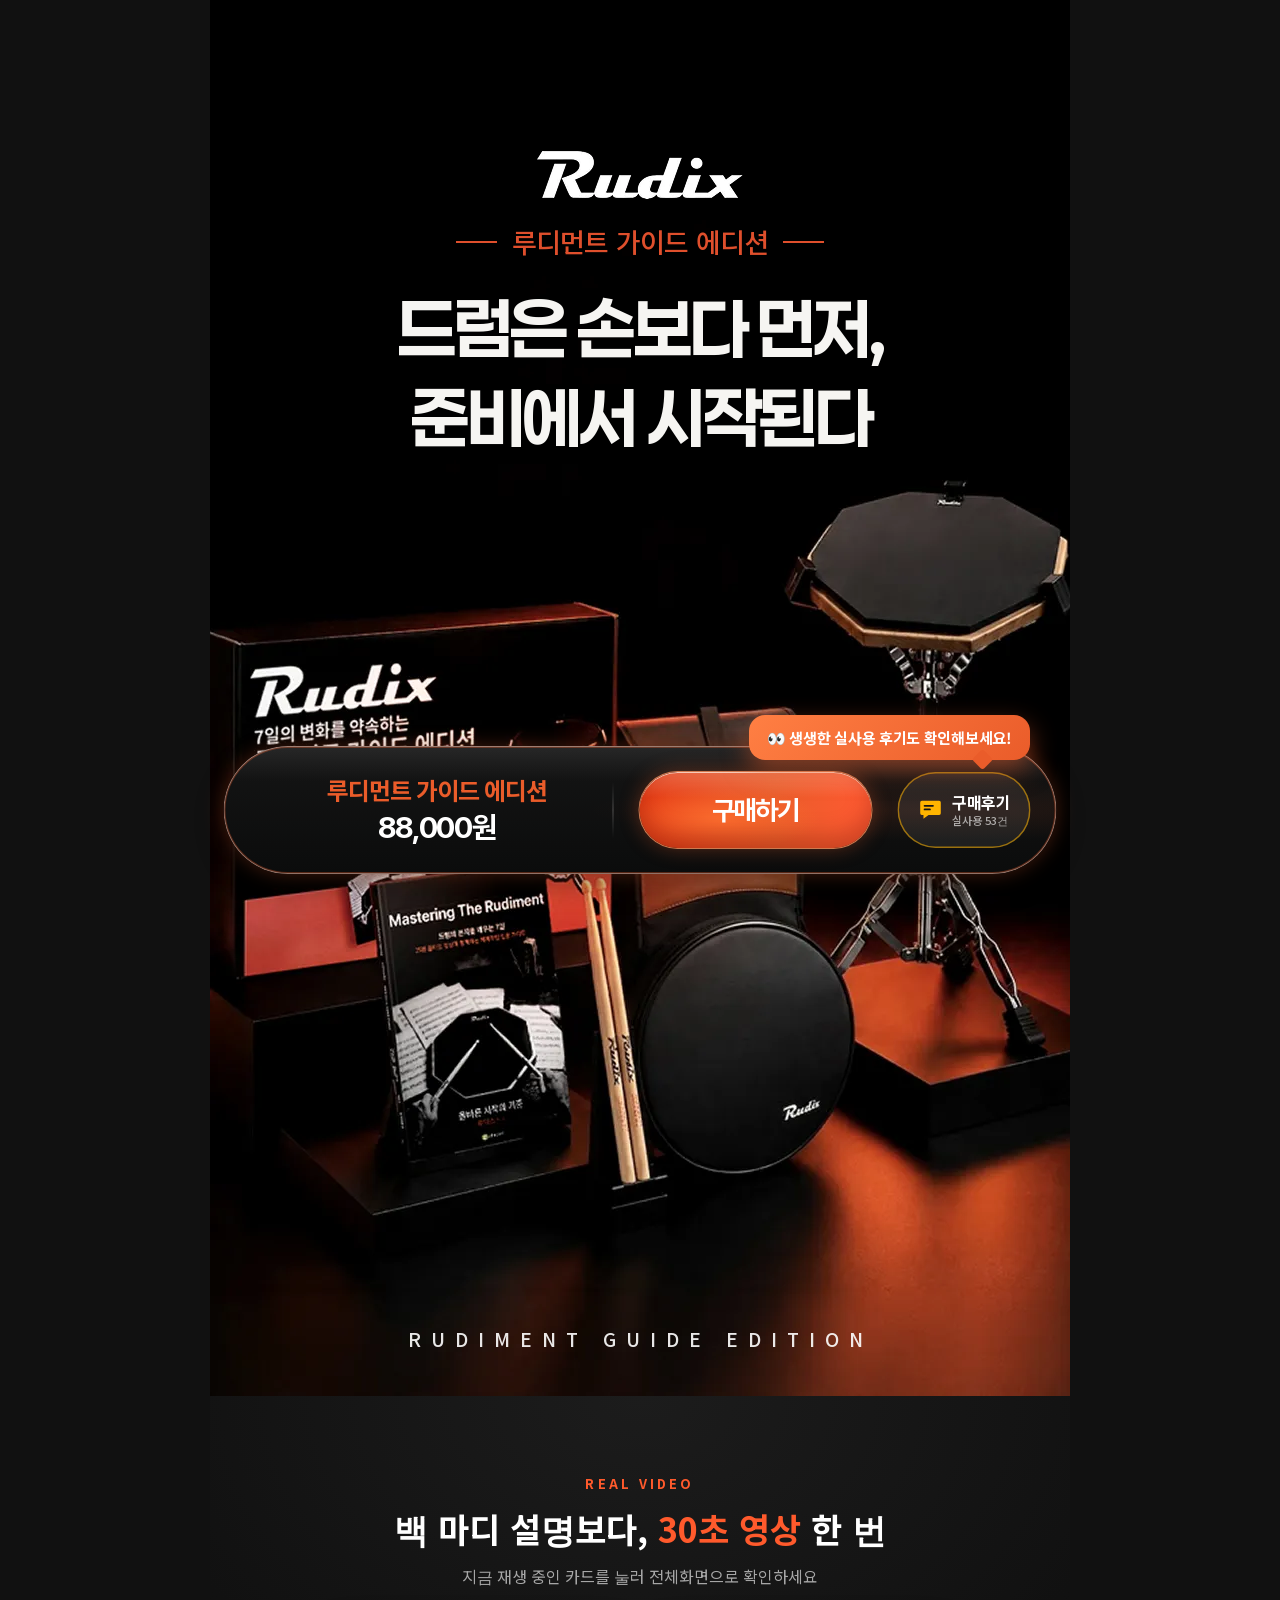
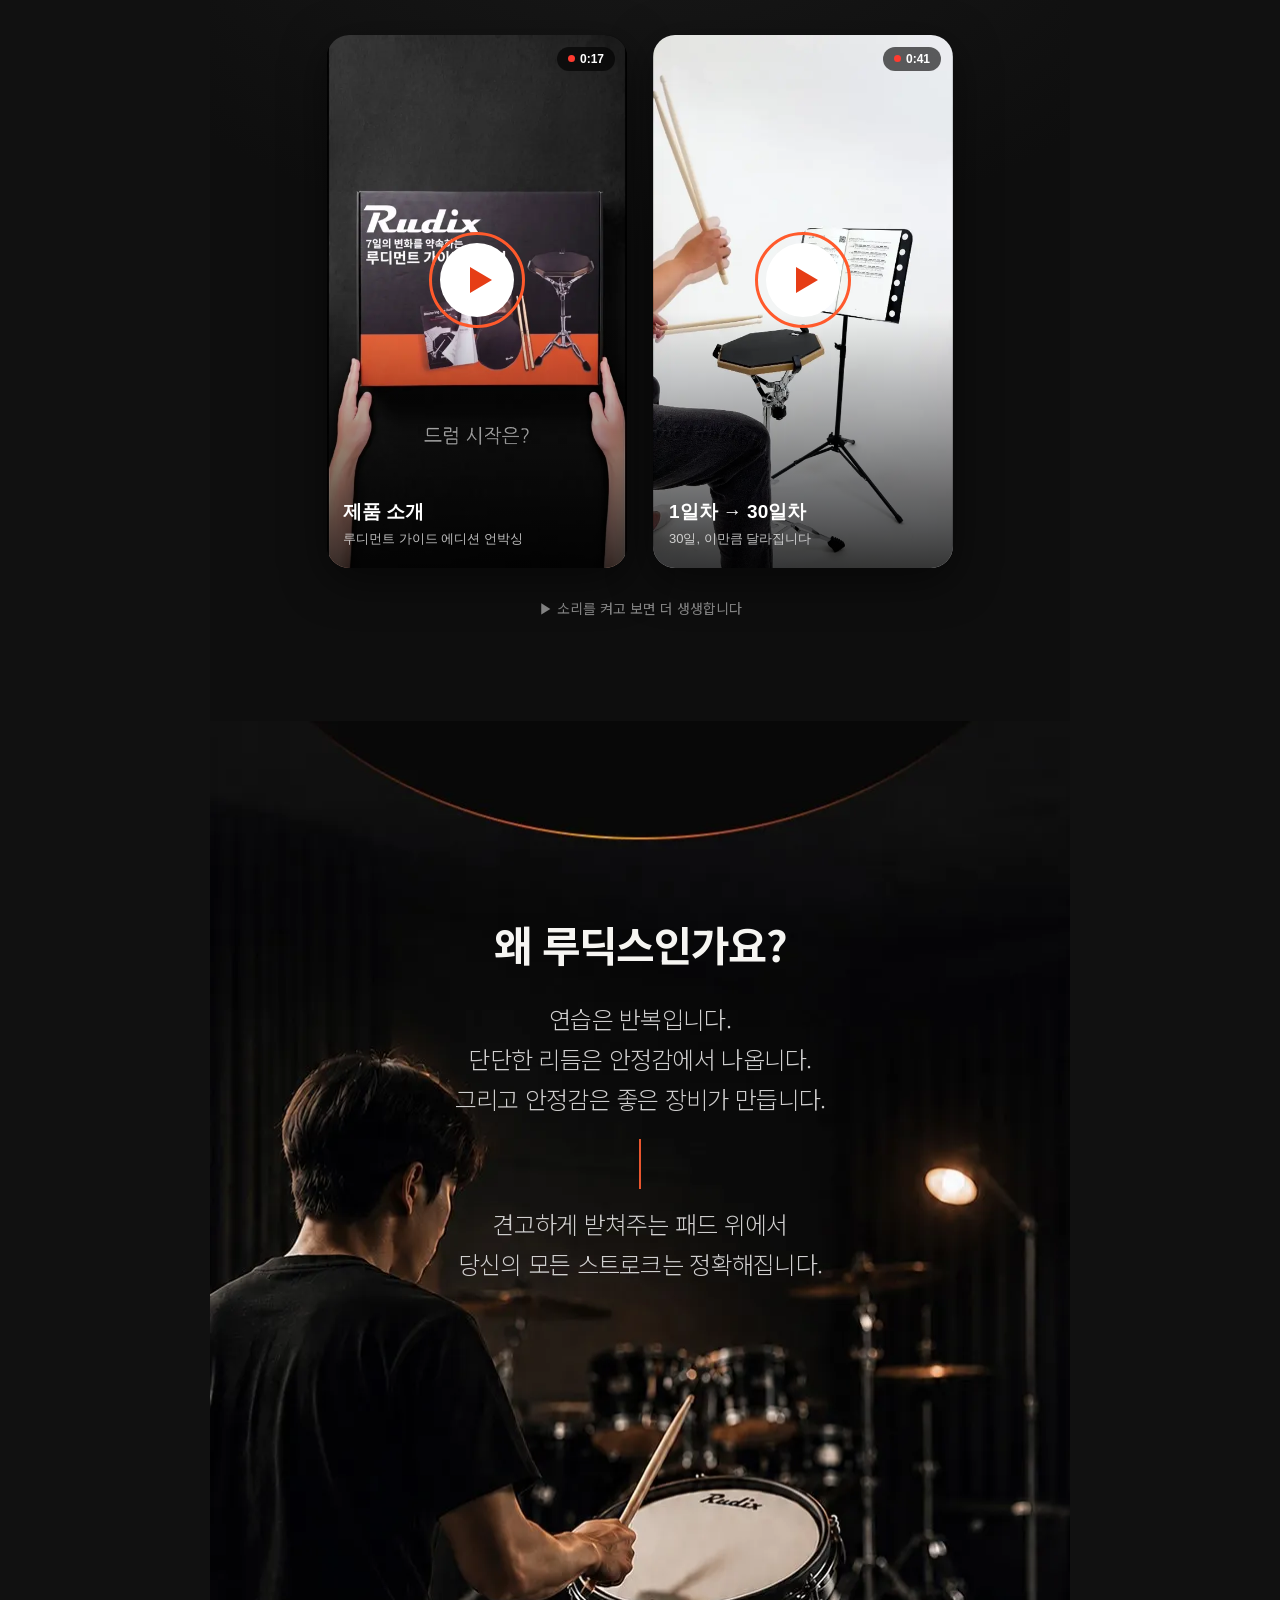
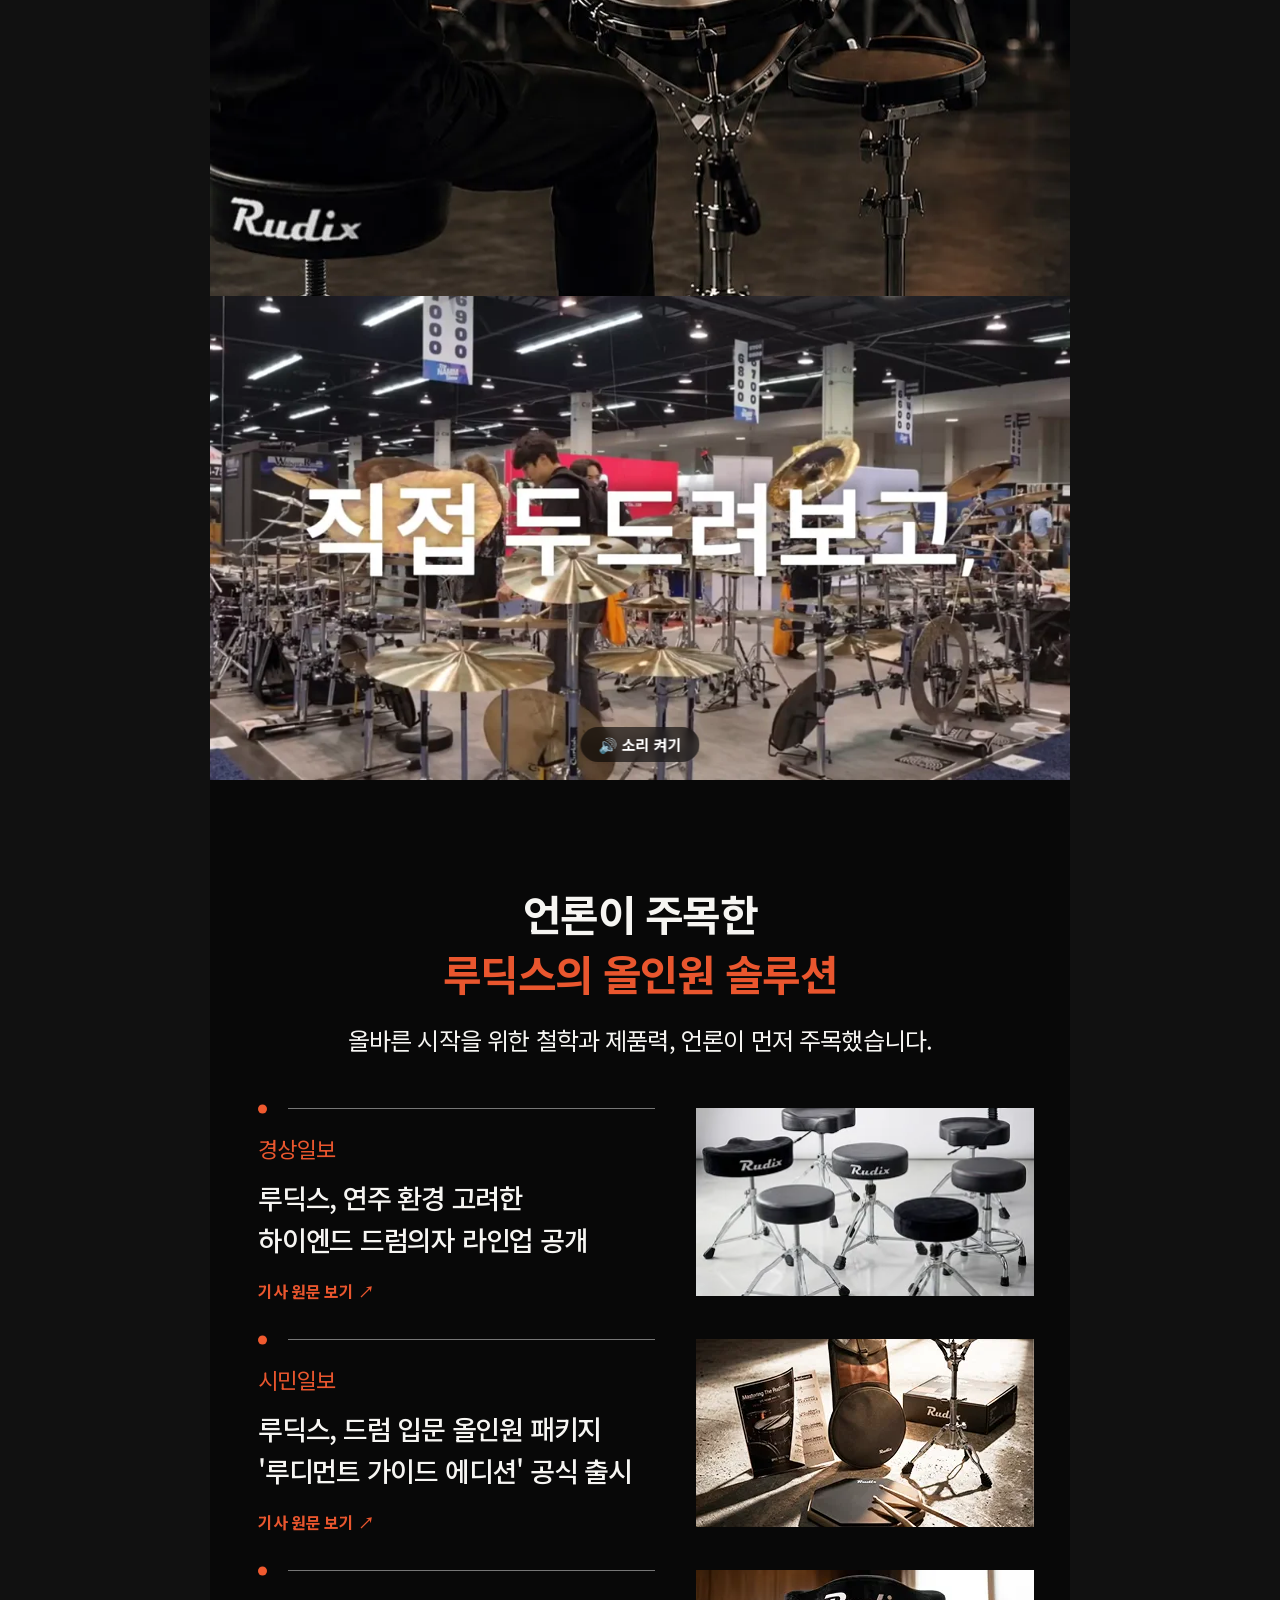
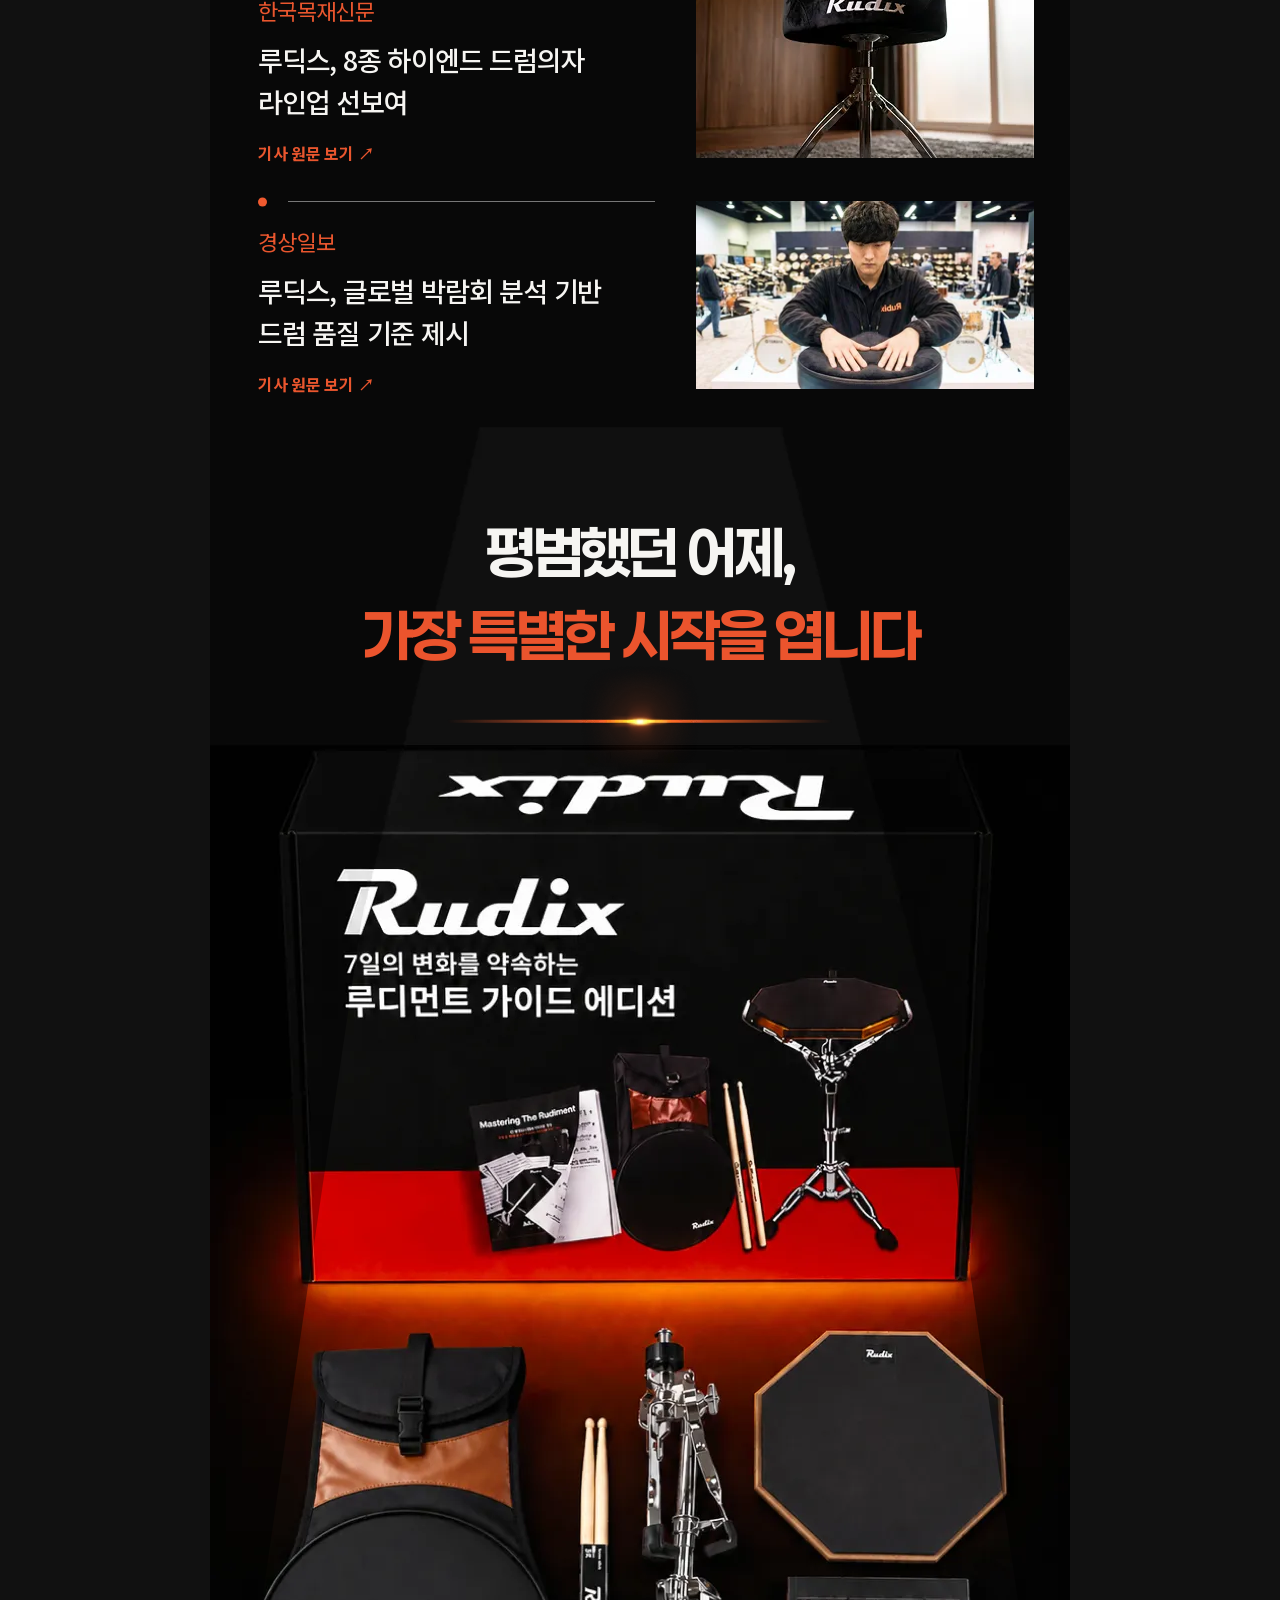
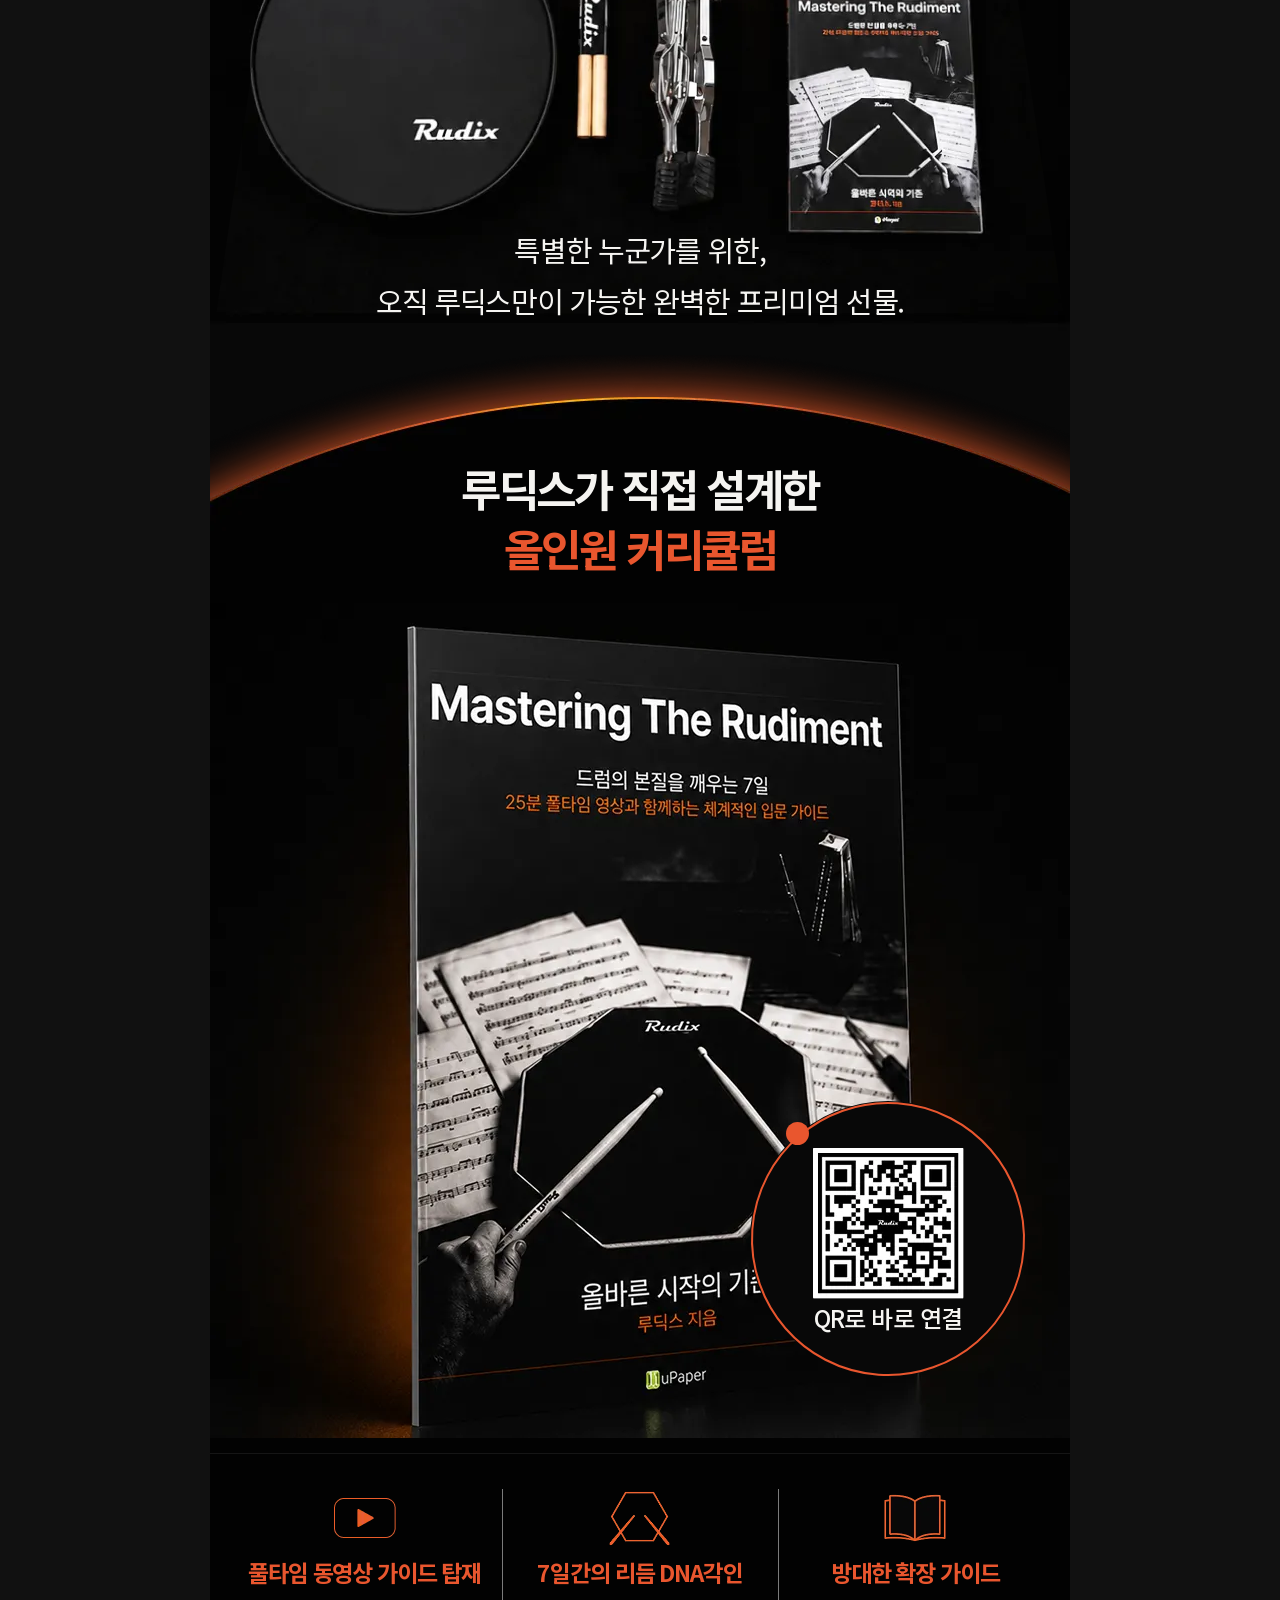
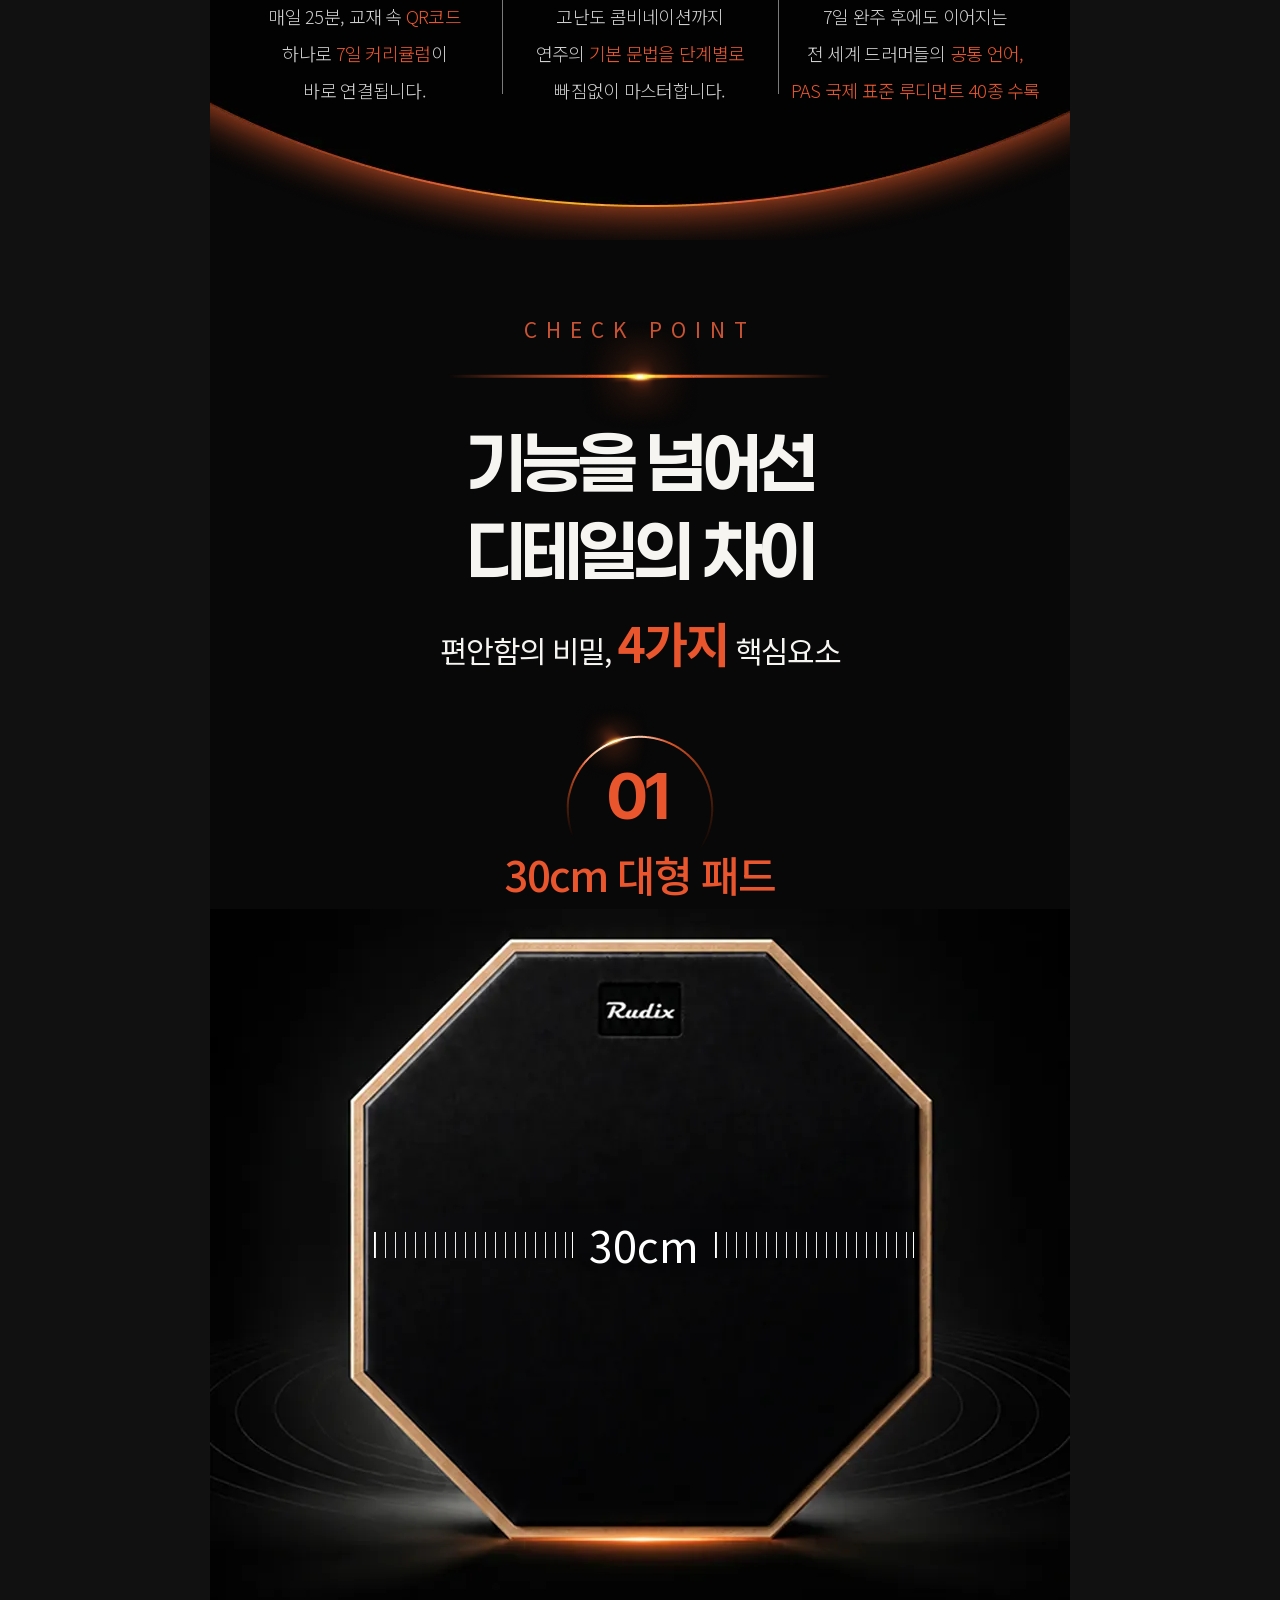
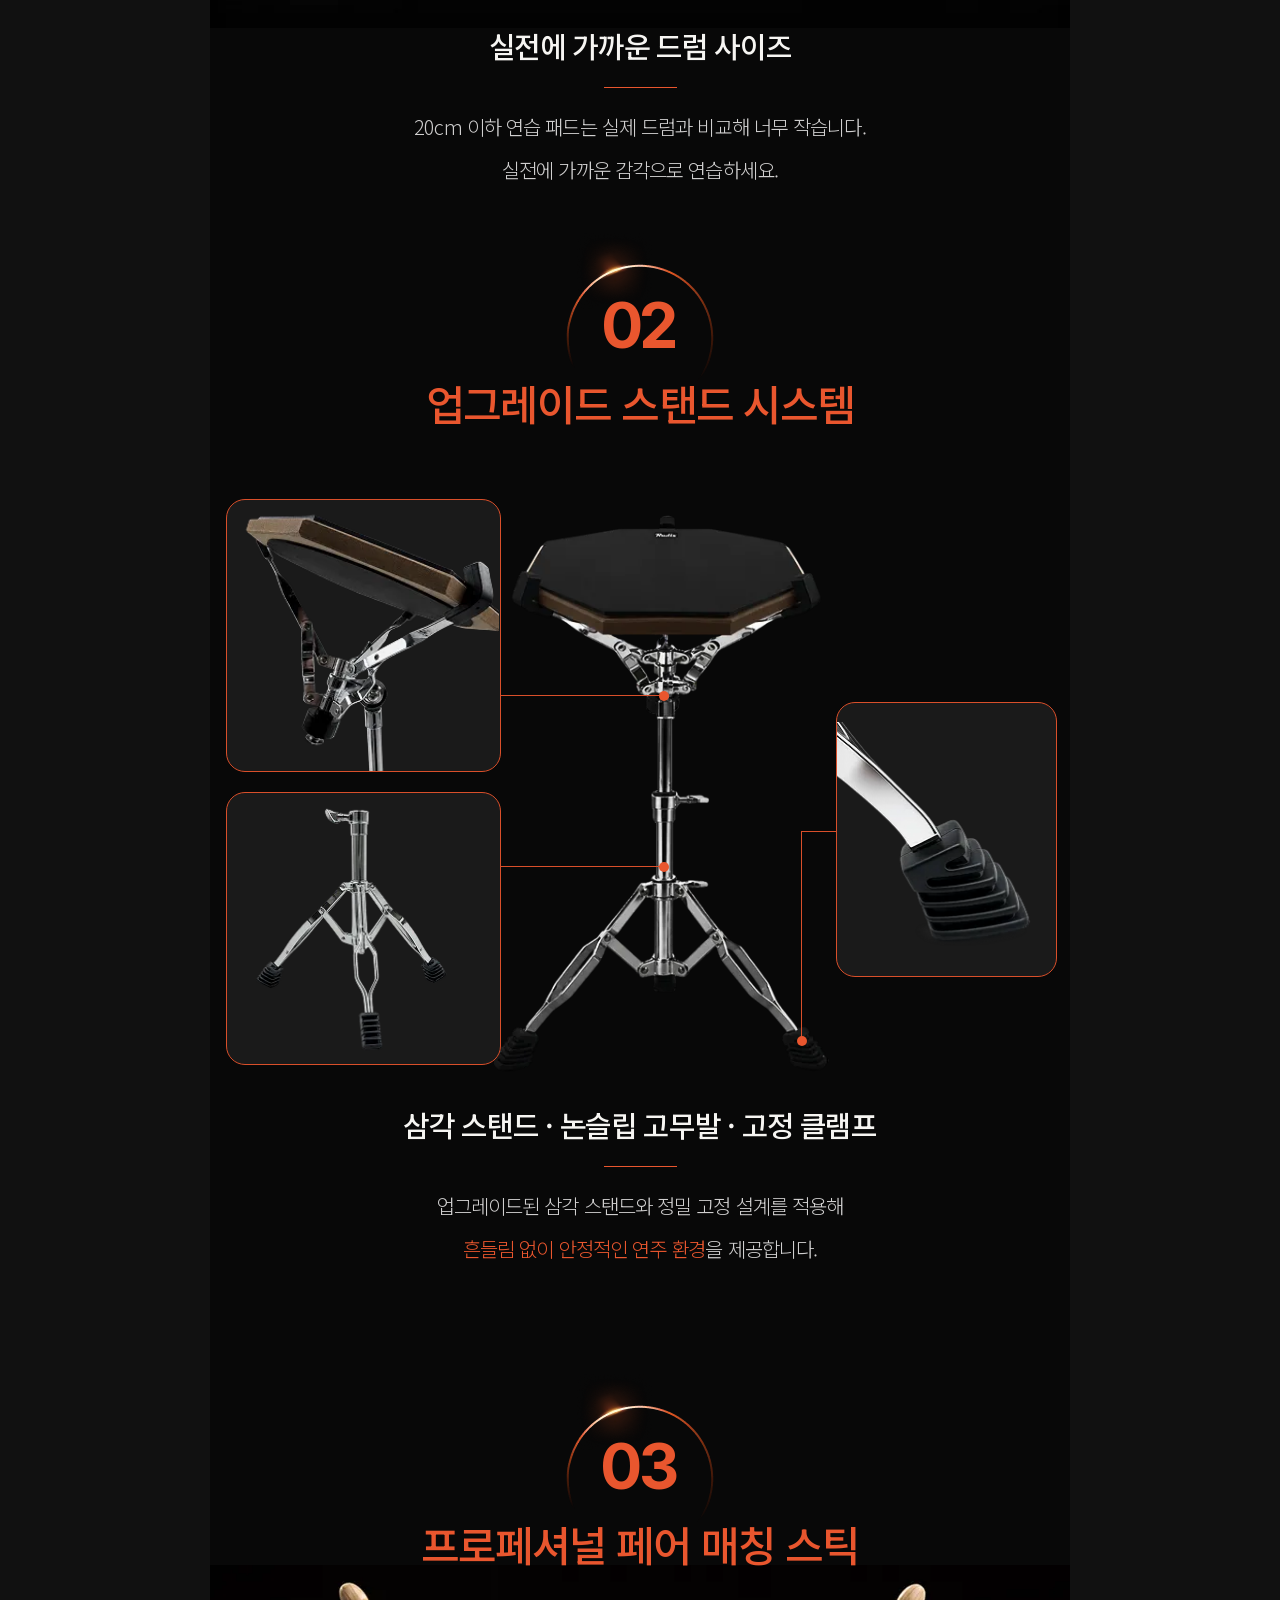
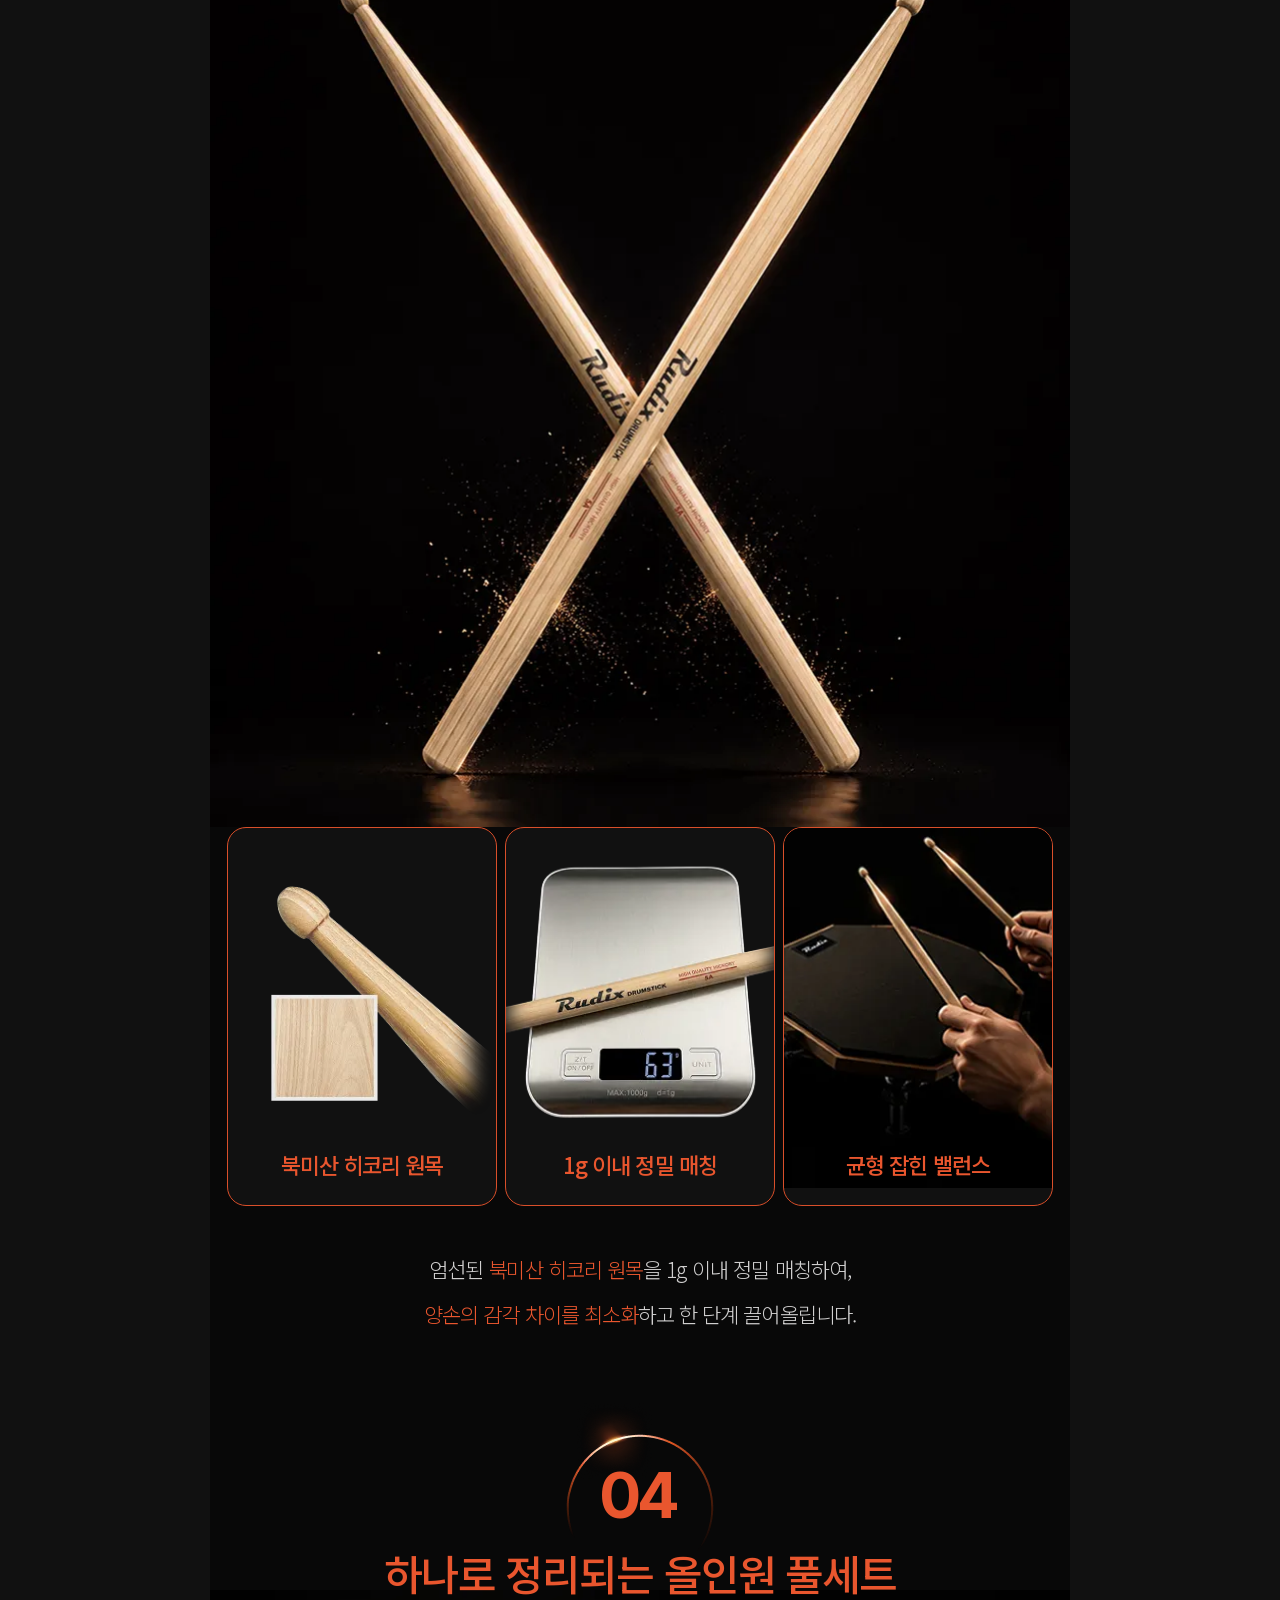
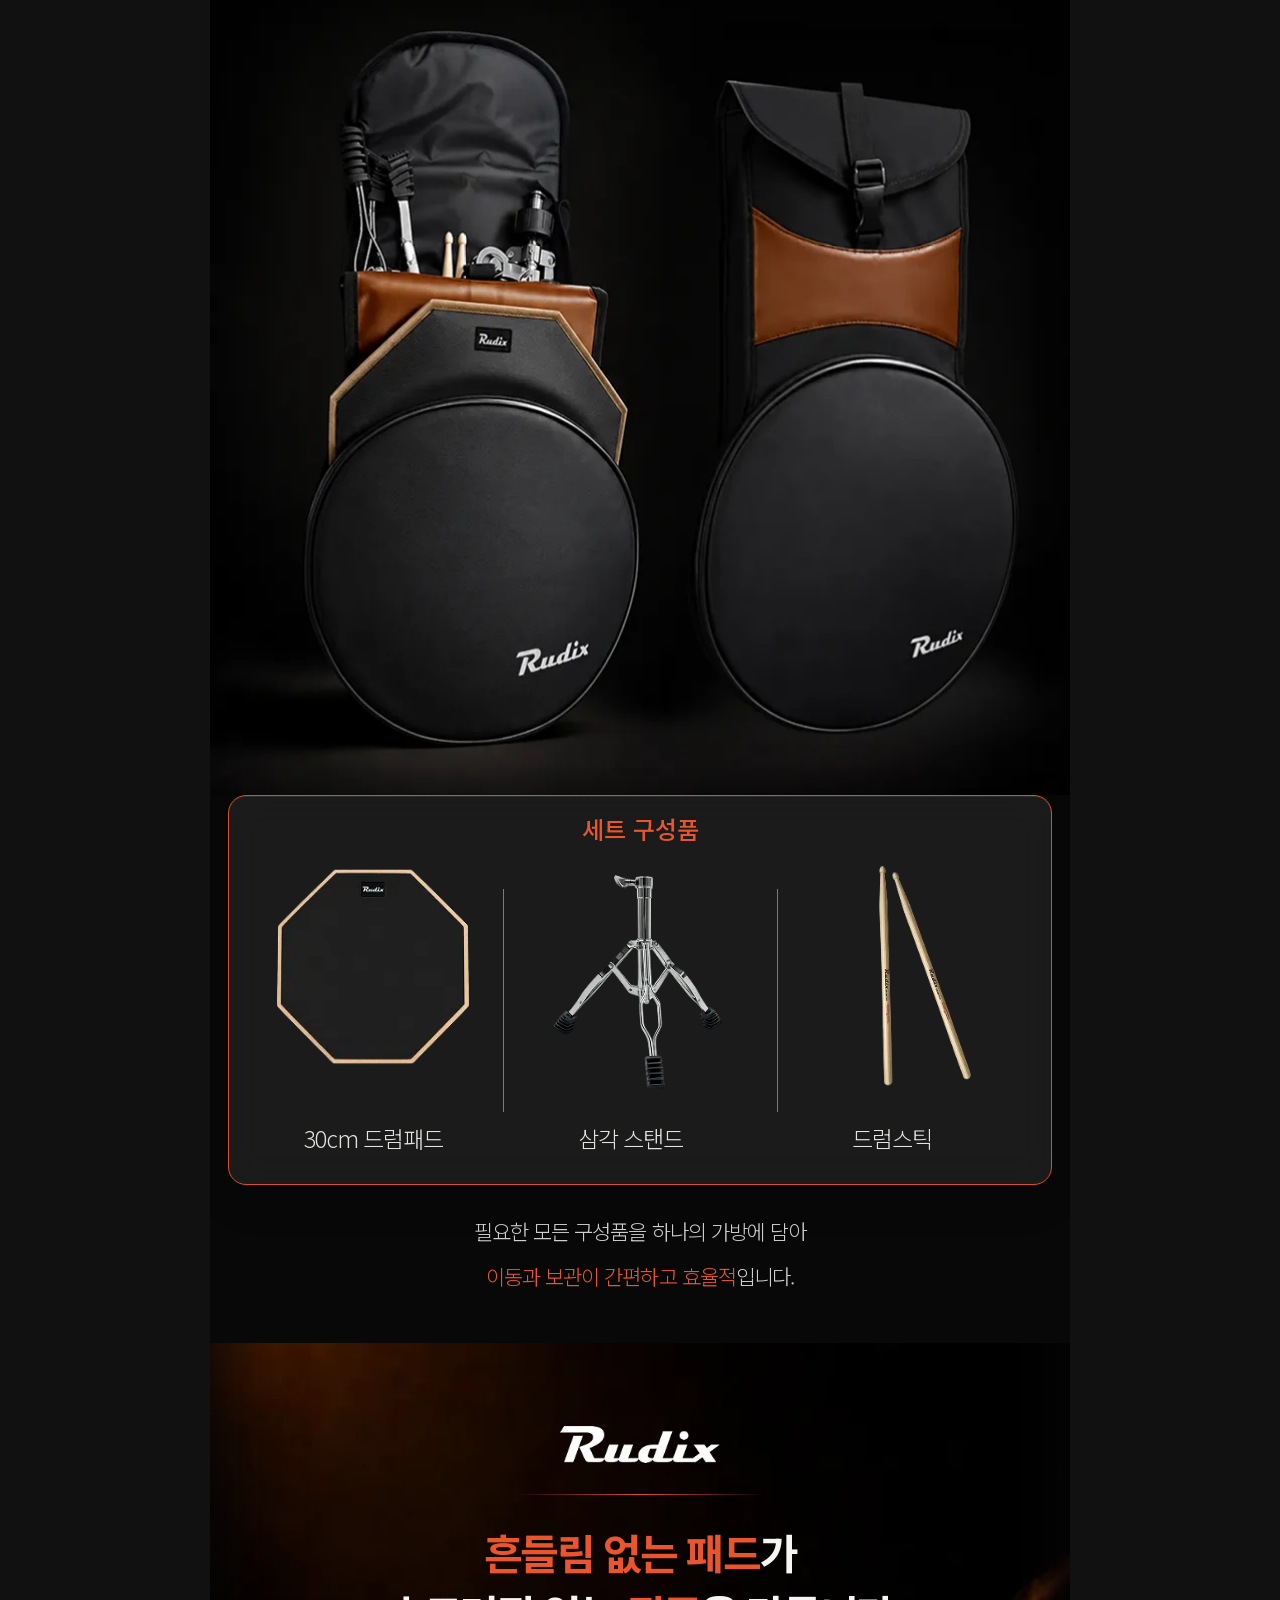
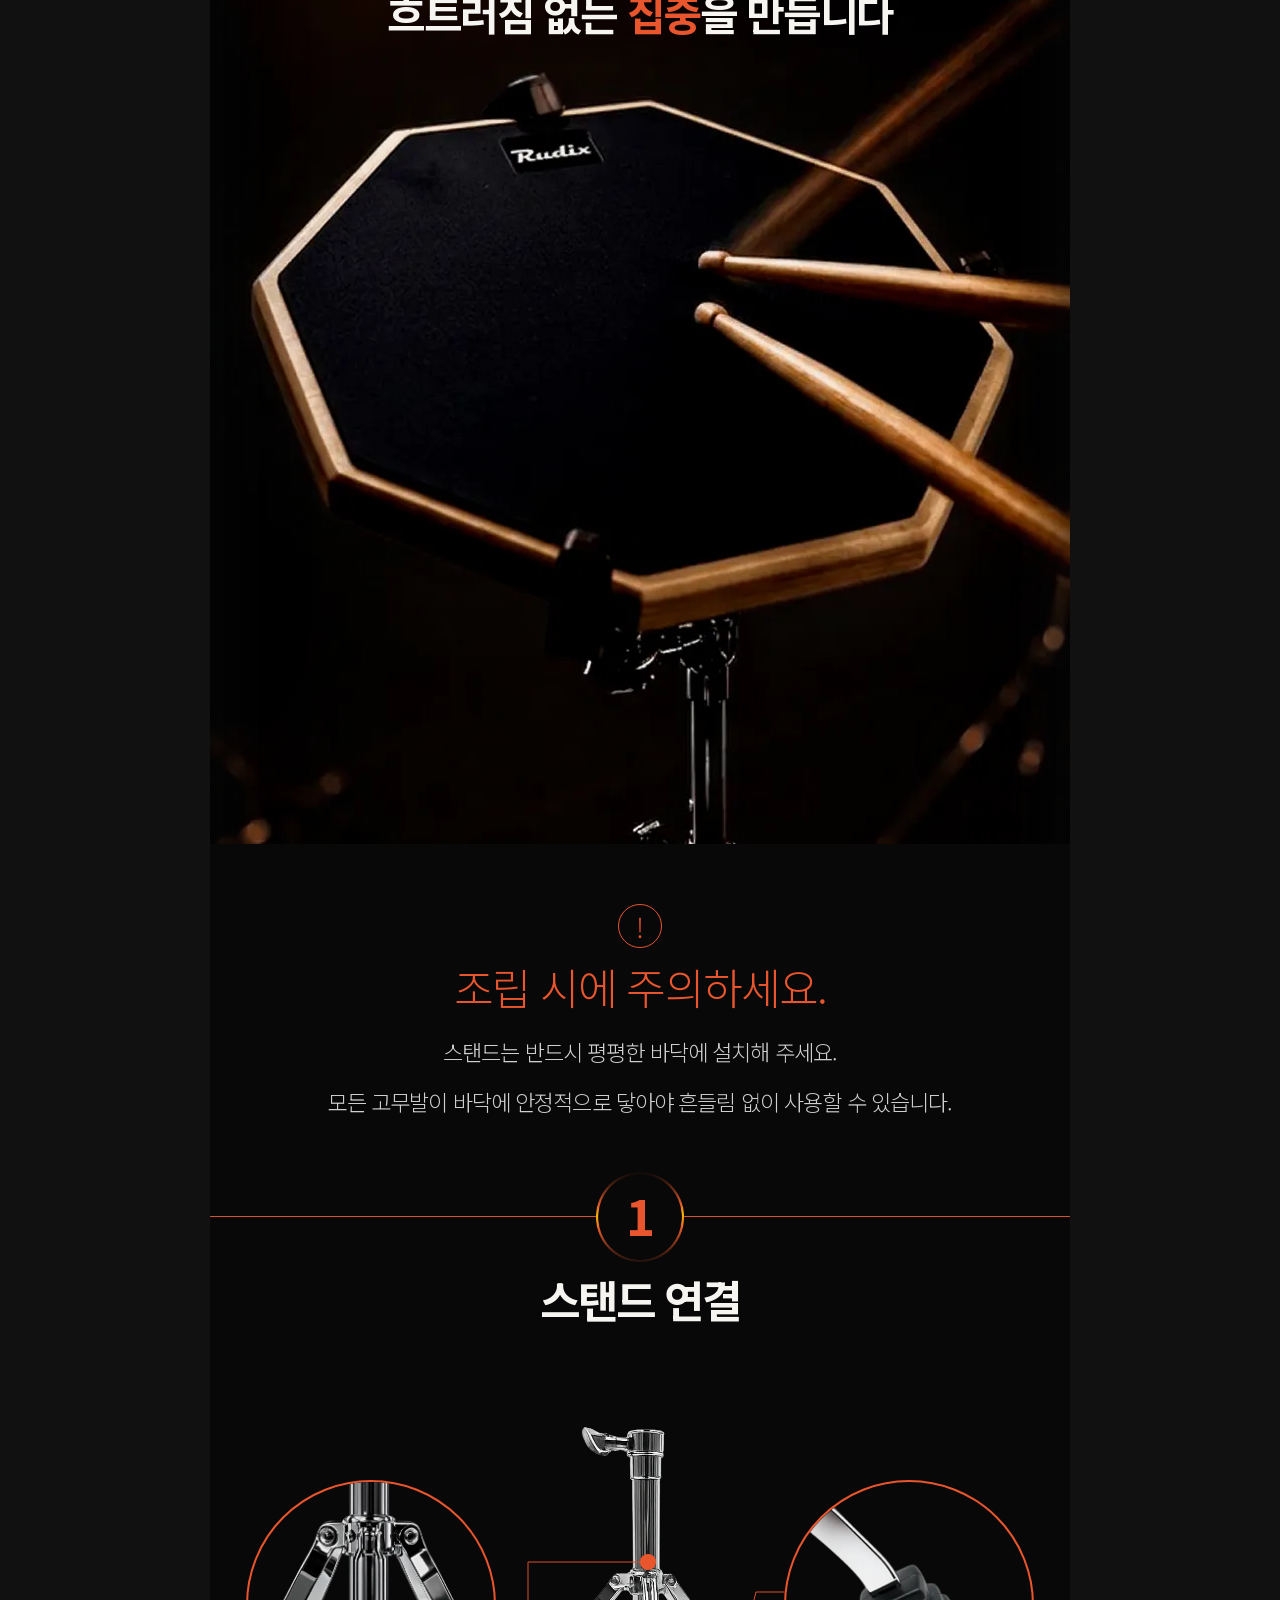
==== commit 563ddb0d: "코드수정" ====
--- a/index.html
+++ b/index.html
@@ -796,13 +796,13 @@
     <div class="rv">
       <div class="rv__top">
         <p class="rv__eyebrow">REAL REVIEWS</p>
-        <h2 class="rv__title">실사용자 <b>28개 구매후기</b></h2>
+        <h2 class="rv__title">실사용자 <b>53개 구매후기</b></h2>
       </div>
 
       <section class="rv__summary">
         <div class="rv__stars-big">★★★★★</div>
         <div class="rv__score-big">5.0 <span>/ 5점 만점</span></div>
-        <div class="rv__count-big">총 <b>28개</b> 리뷰 · 100% 만족</div>
+        <div class="rv__count-big">총 <b>53개</b> 리뷰 · 100% 만족</div>
       </section>
 
       <h3 class="rv__section-title">네이버 리뷰 <span class="rv__badge rv__badge--nv">네이버</span> <em>블로그 3편</em></h3>
@@ -821,9 +821,9 @@
     <button class="floating-buy__cta" type="button" onclick="rdxBuy()" aria-label="루디먼트 가이드 에디션 88,000원 구매하기">
       <span class="floating-buy__cta-text">구매하기</span>
     </button>
-    <button class="floating-buy__reviews" id="rdxReviewsToggle" type="button" aria-label="구매후기 28건 확인하기" onclick="rdxToggleReviews()">
+    <button class="floating-buy__reviews" id="rdxReviewsToggle" type="button" aria-label="구매후기 53건 확인하기" onclick="rdxToggleReviews()">
       <svg class="fb-rv-icon" viewBox="0 0 24 24" aria-hidden="true"><path d="M4 3.5h16A1.5 1.5 0 0 1 21.5 5v10A1.5 1.5 0 0 1 20 16.5H10.2L5.5 20v-3.5H4A1.5 1.5 0 0 1 2.5 15V5A1.5 1.5 0 0 1 4 3.5z" fill="#ffb400"/><rect x="5.7" y="7.3" width="9.4" height="1.7" rx=".85" fill="#141414"/><rect x="5.7" y="10.6" width="6.6" height="1.7" rx=".85" fill="#141414"/></svg>
-      <span class="fb-rv-text">구매후기<small>실사용 28건</small></span>
+      <span class="fb-rv-text">구매후기<small>실사용 53건</small></span>
     </button>
   </div>
 
@@ -881,13 +881,17 @@
         var pct = (window.scrollY || doc.scrollTop) / max;
         if (pct < 0.1) return;
         done = true;
-        window.removeEventListener('scroll', trigger);
         var rv = document.getElementById('rdxReviewsView');
         if (rv && !rv.hidden) return; // 이미 후기 열림 -> 안 띄움
         positionToast();
         toast.classList.add('is-show');
-        // 자동으로 사라지지 않음. 후기 뷰를 열면 그때 숨김(아래 rdxToggleReviews에서 처리).
-      }
+        // 자동으로 사라지지 않음. 후기 뷰를 열면 그때 숨김(rdxHideRvToast).
+      }
+      // 후기 버튼을 누르면 토스트 숨김 + 재무장(다시 상페 스크롤하면 또 뜸)
+      window.rdxHideRvToast = function () {
+        toast.classList.remove('is-show');
+        done = false; // 다음에 다시 10% 스크롤하면 재등장
+      };
       // 위치 재계산 (창 크기/방향 바뀌어도 버튼 위에 유지)
       window.addEventListener('resize', function () { if (toast.classList.contains('is-show')) positionToast(); }, { passive: true });
       window.addEventListener('scroll', trigger, { passive: true });
@@ -1209,6 +1213,7 @@
         var rv = document.getElementById('rdxReviewsView');
         var btn = document.getElementById('rdxReviewsToggle');
         if (open) {
+          try { if (typeof window.rdxHideRvToast === 'function') window.rdxHideRvToast(); } catch (e) {}
           if (main) main.style.display = 'none';
           document.body.style.height = 'auto';
           rv.hidden = false;
@@ -1220,7 +1225,7 @@
         } else {
           rv.hidden = true;
           if (main) main.style.display = '';
-          btn.innerHTML = '<svg class="fb-rv-icon" viewBox="0 0 24 24" aria-hidden="true"><path d="M4 3.5h16A1.5 1.5 0 0 1 21.5 5v10A1.5 1.5 0 0 1 20 16.5H10.2L5.5 20v-3.5H4A1.5 1.5 0 0 1 2.5 15V5A1.5 1.5 0 0 1 4 3.5z" fill="#ffb400"/><rect x="5.7" y="7.3" width="9.4" height="1.7" rx=".85" fill="#141414"/><rect x="5.7" y="10.6" width="6.6" height="1.7" rx=".85" fill="#141414"/></svg><span class="fb-rv-text">구매후기<small>실사용 28건</small></span>';
+          btn.innerHTML = '<svg class="fb-rv-icon" viewBox="0 0 24 24" aria-hidden="true"><path d="M4 3.5h16A1.5 1.5 0 0 1 21.5 5v10A1.5 1.5 0 0 1 20 16.5H10.2L5.5 20v-3.5H4A1.5 1.5 0 0 1 2.5 15V5A1.5 1.5 0 0 1 4 3.5z" fill="#ffb400"/><rect x="5.7" y="7.3" width="9.4" height="1.7" rx=".85" fill="#141414"/><rect x="5.7" y="10.6" width="6.6" height="1.7" rx=".85" fill="#141414"/></svg><span class="fb-rv-text">구매후기<small>실사용 53건</small></span>';
           window.dispatchEvent(new Event('resize'));
           window.scrollTo(0, 0);
           try { if (typeof gtag === 'function') gtag('event', 'click_detail'); } catch (e) {}
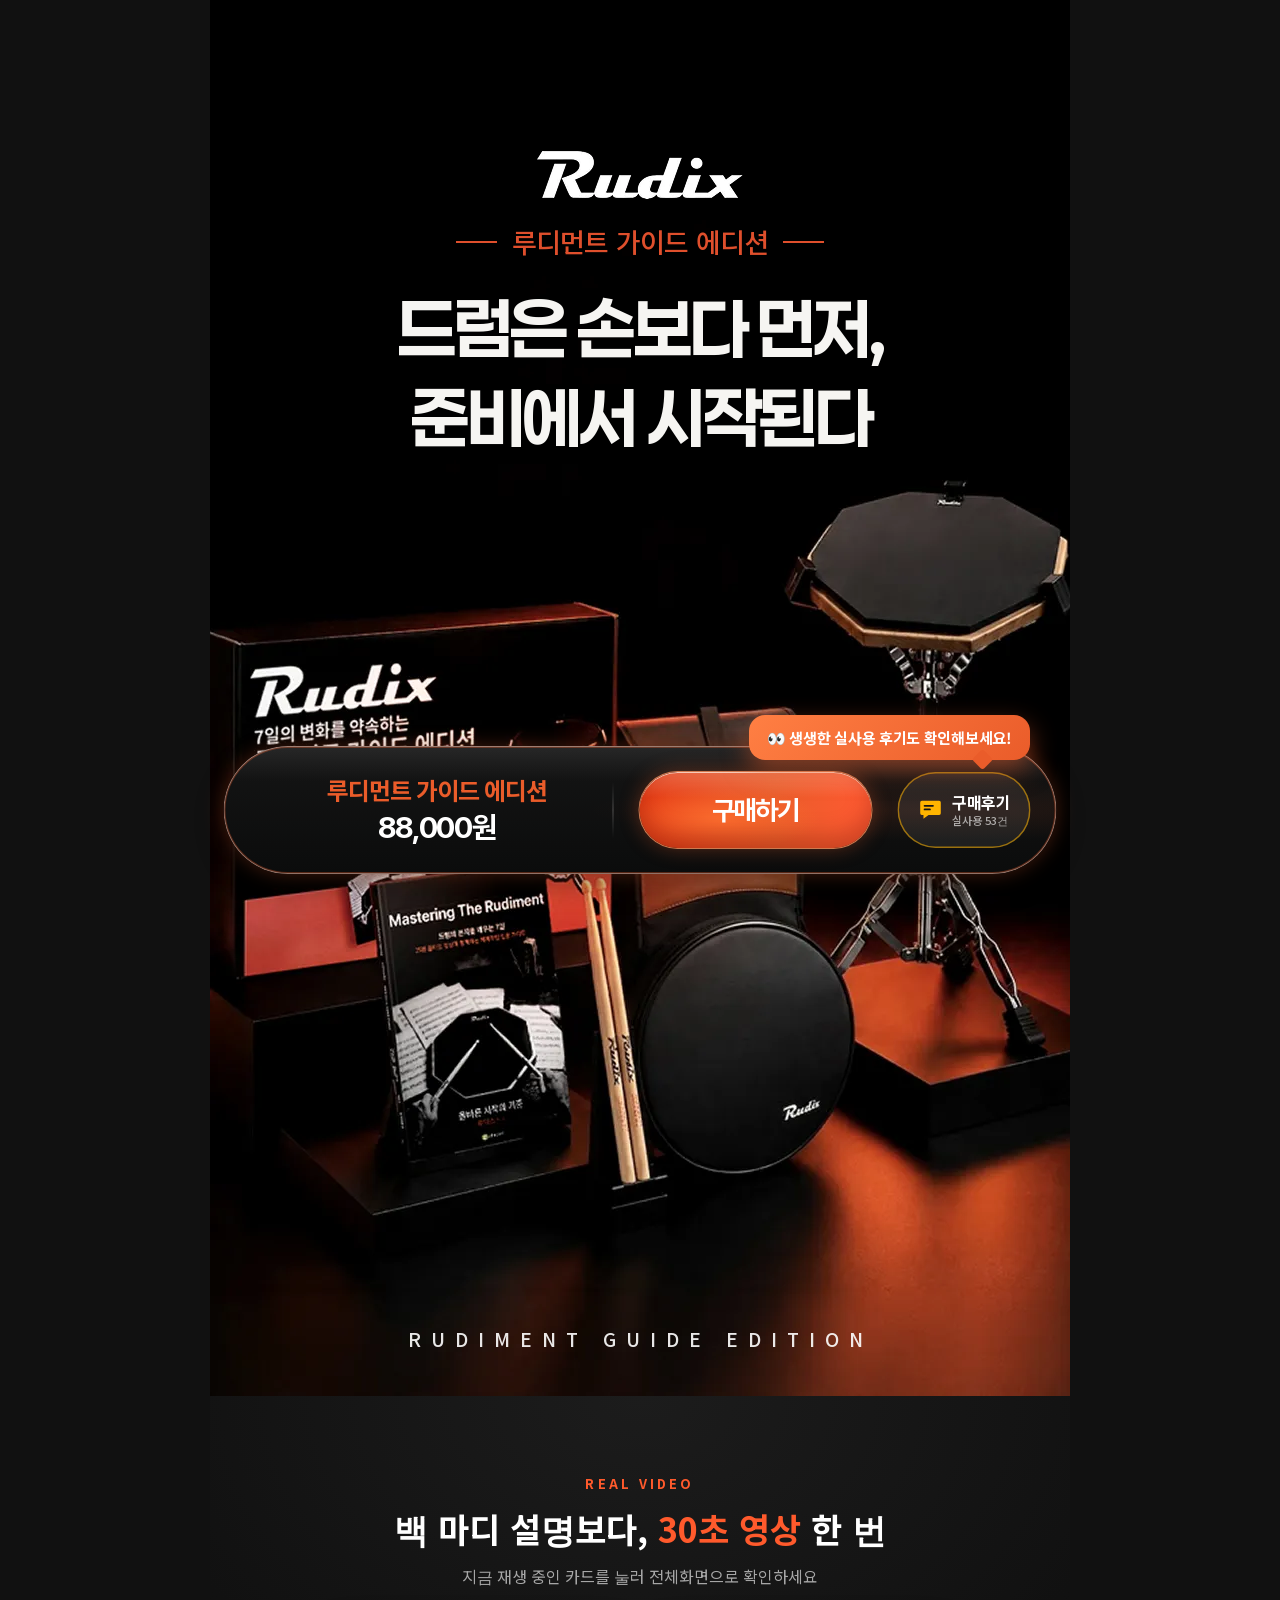
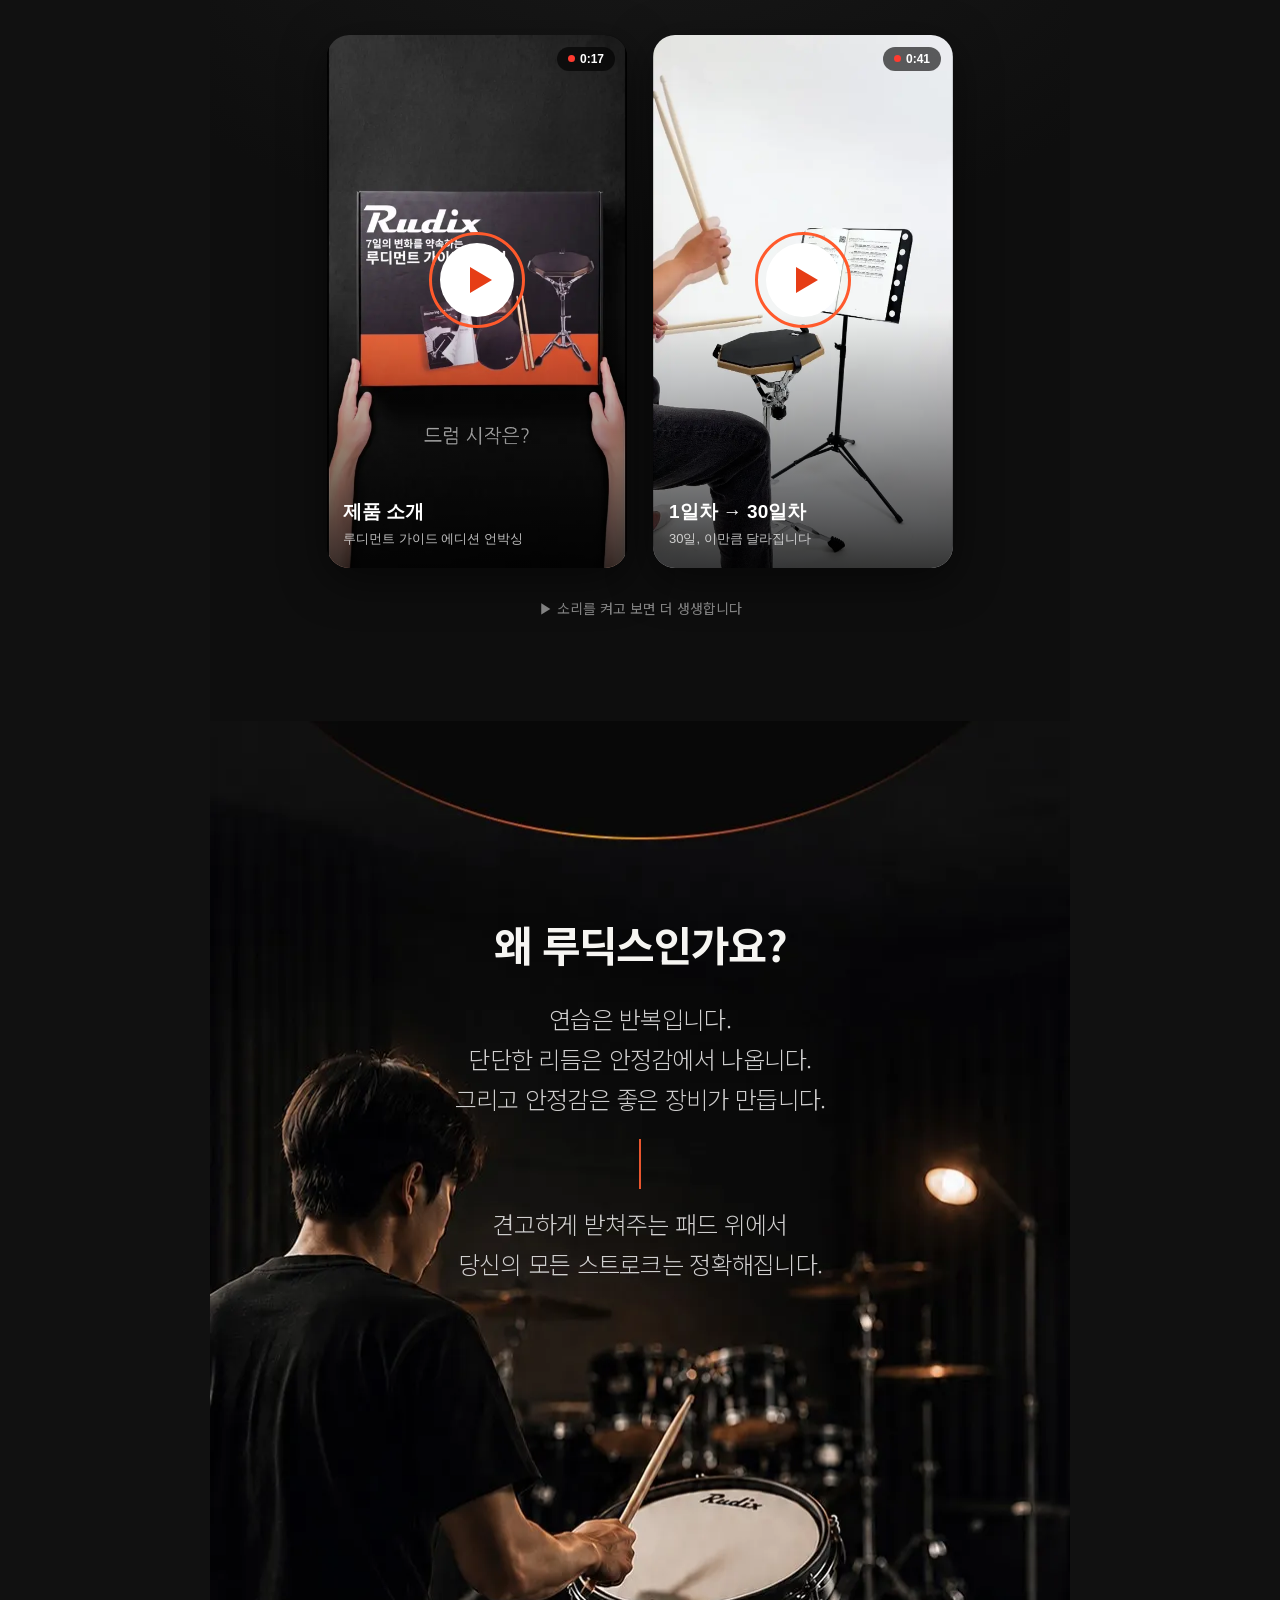
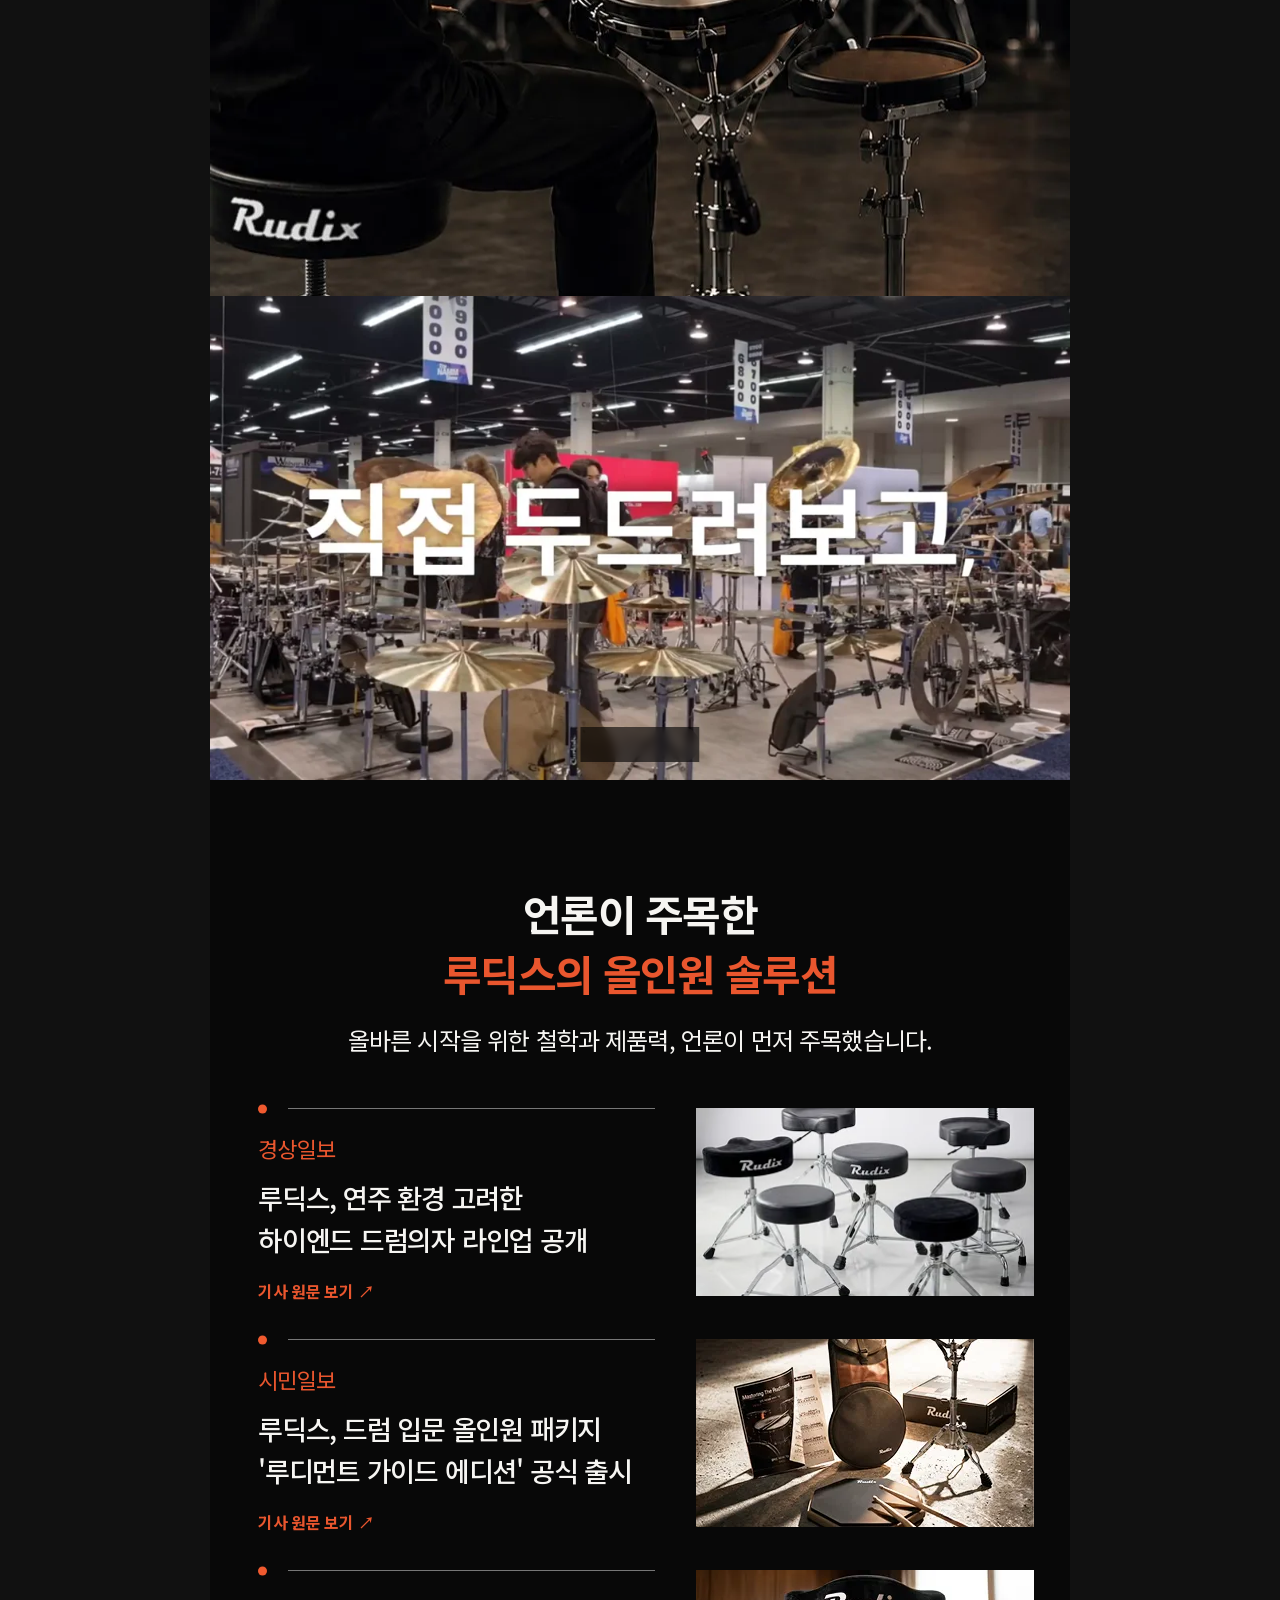
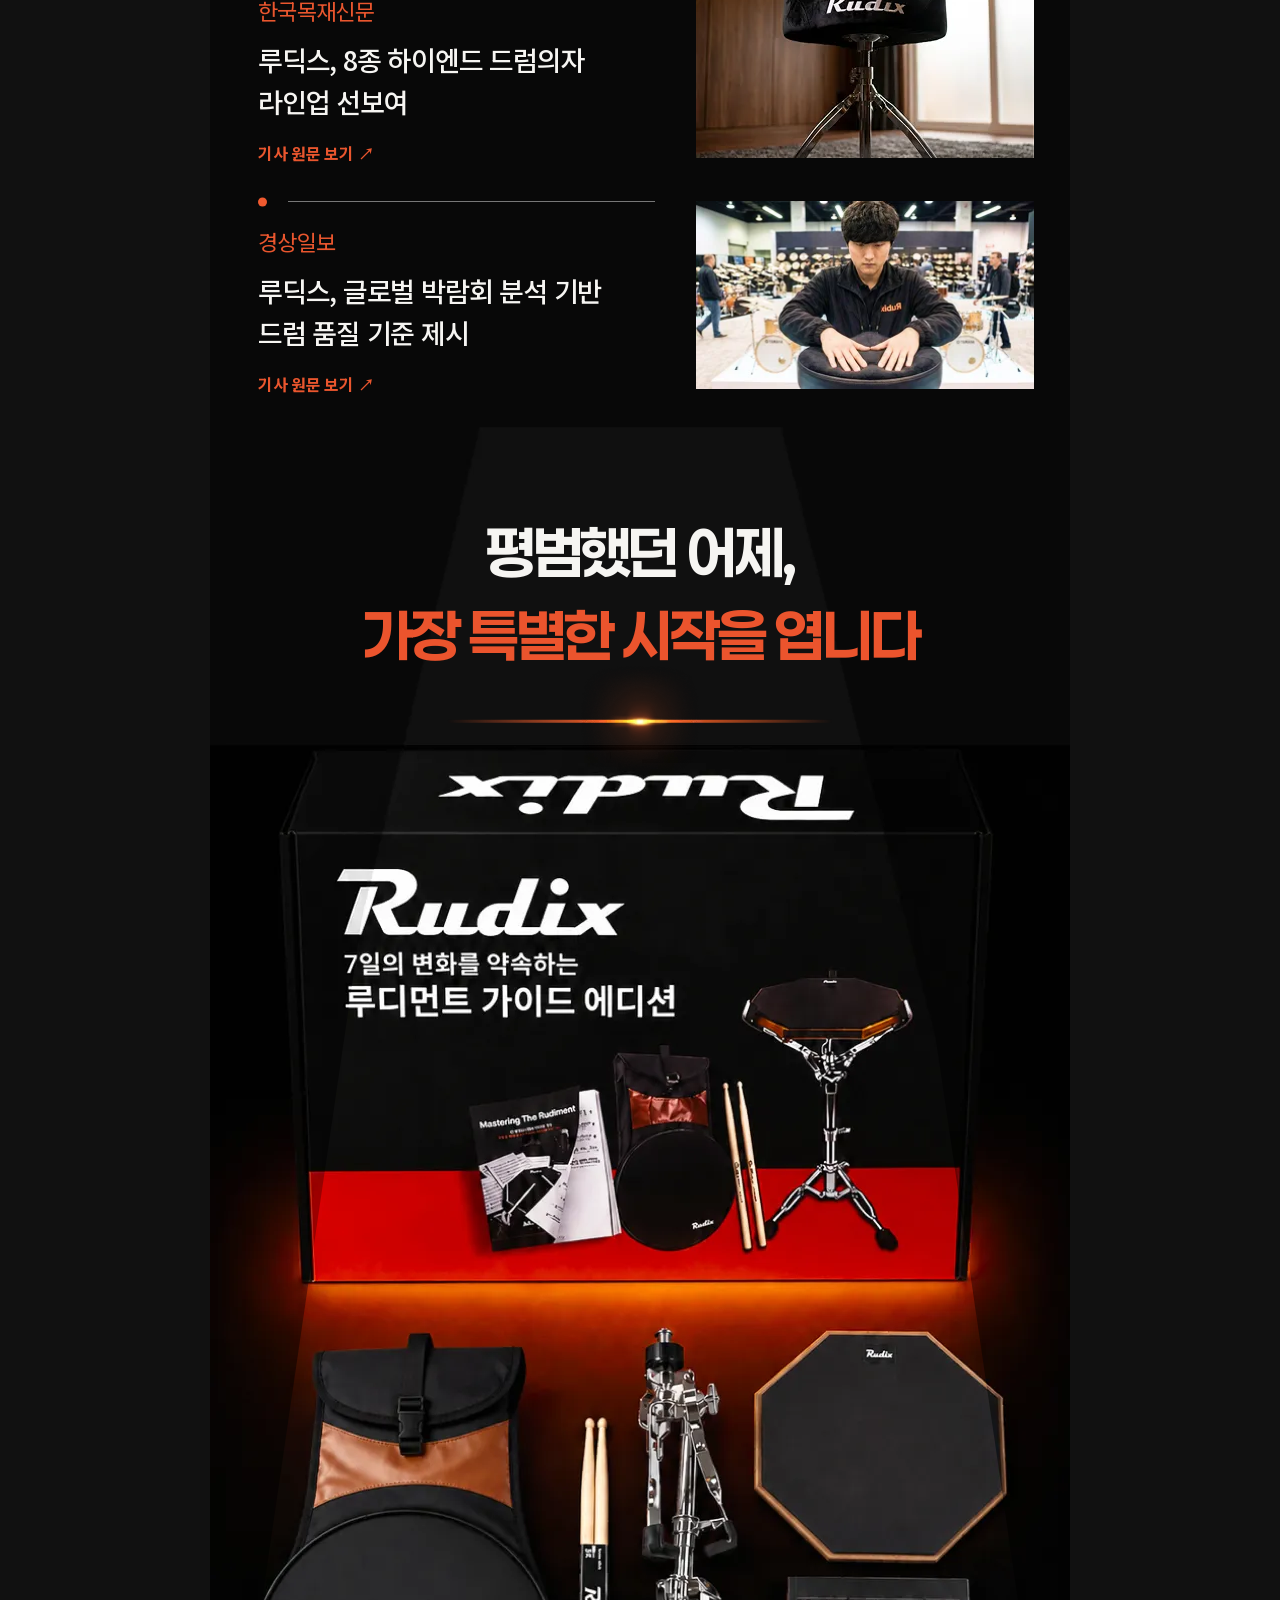
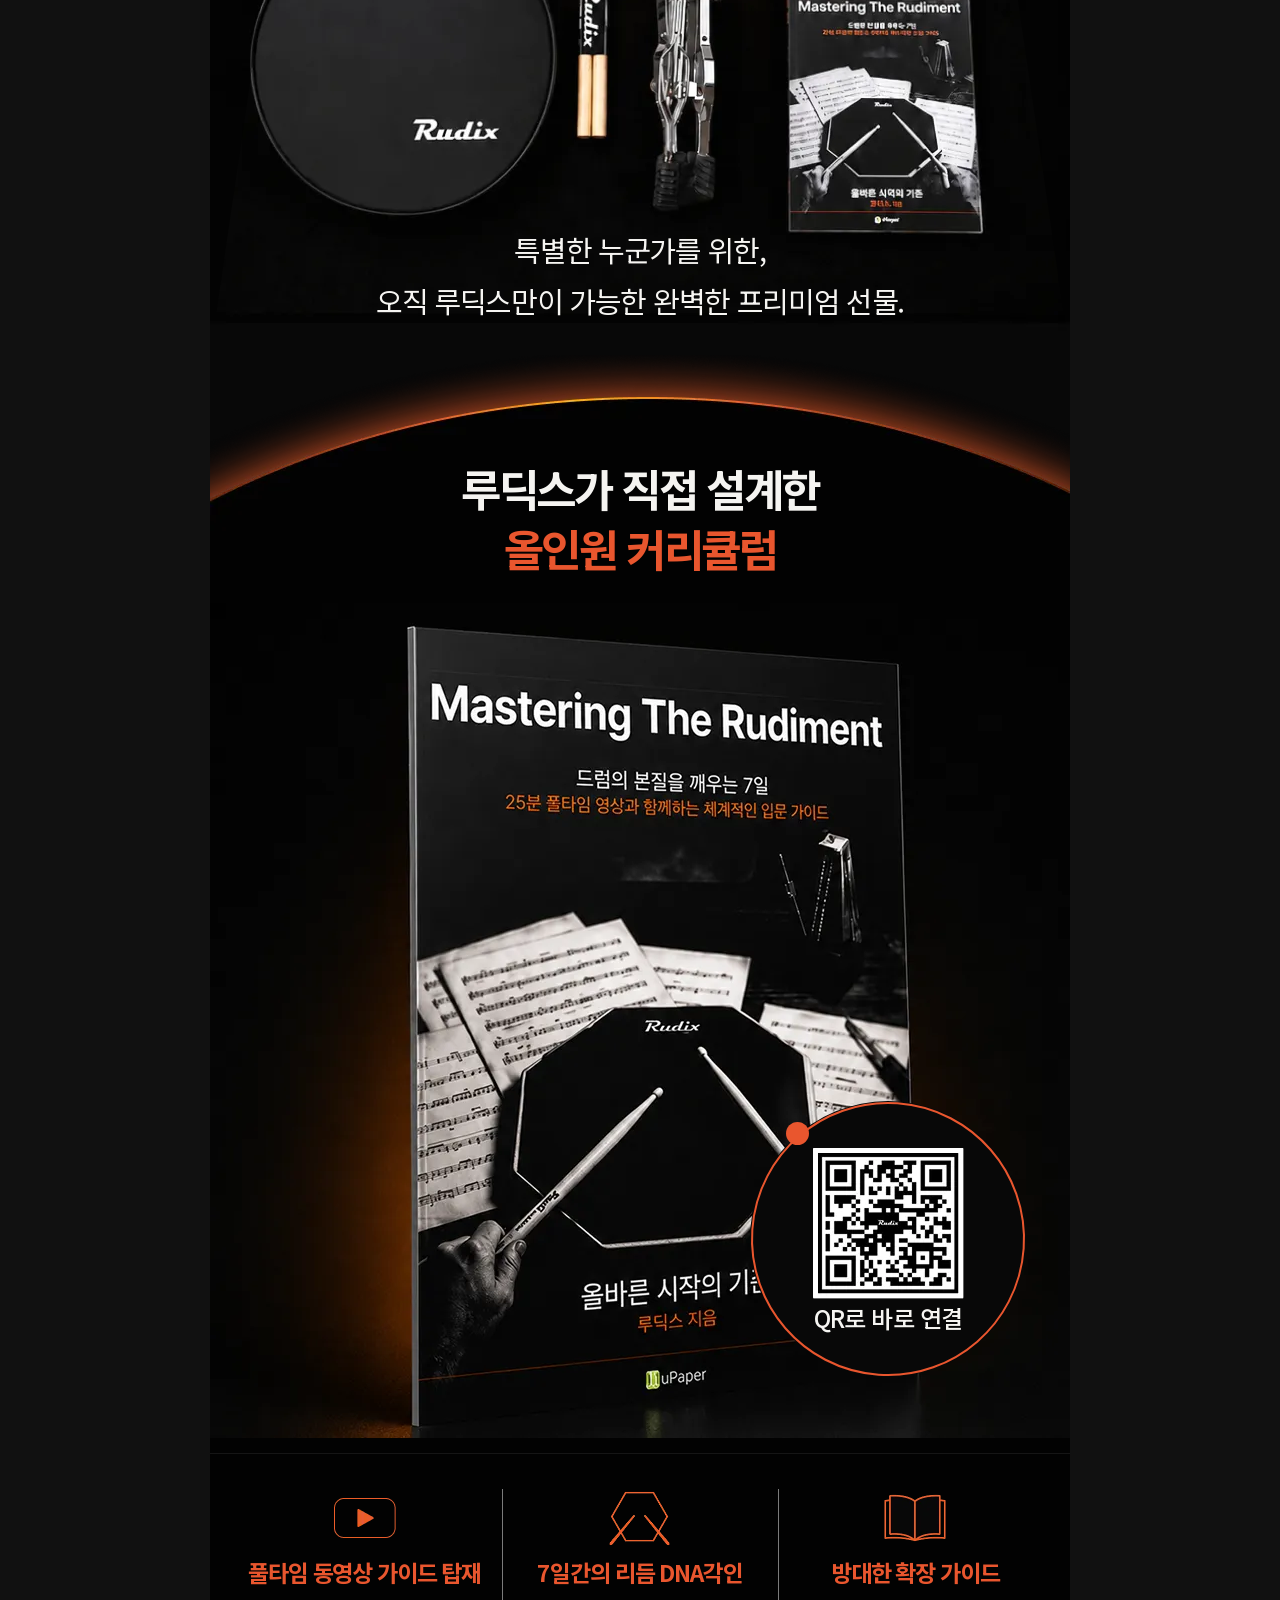
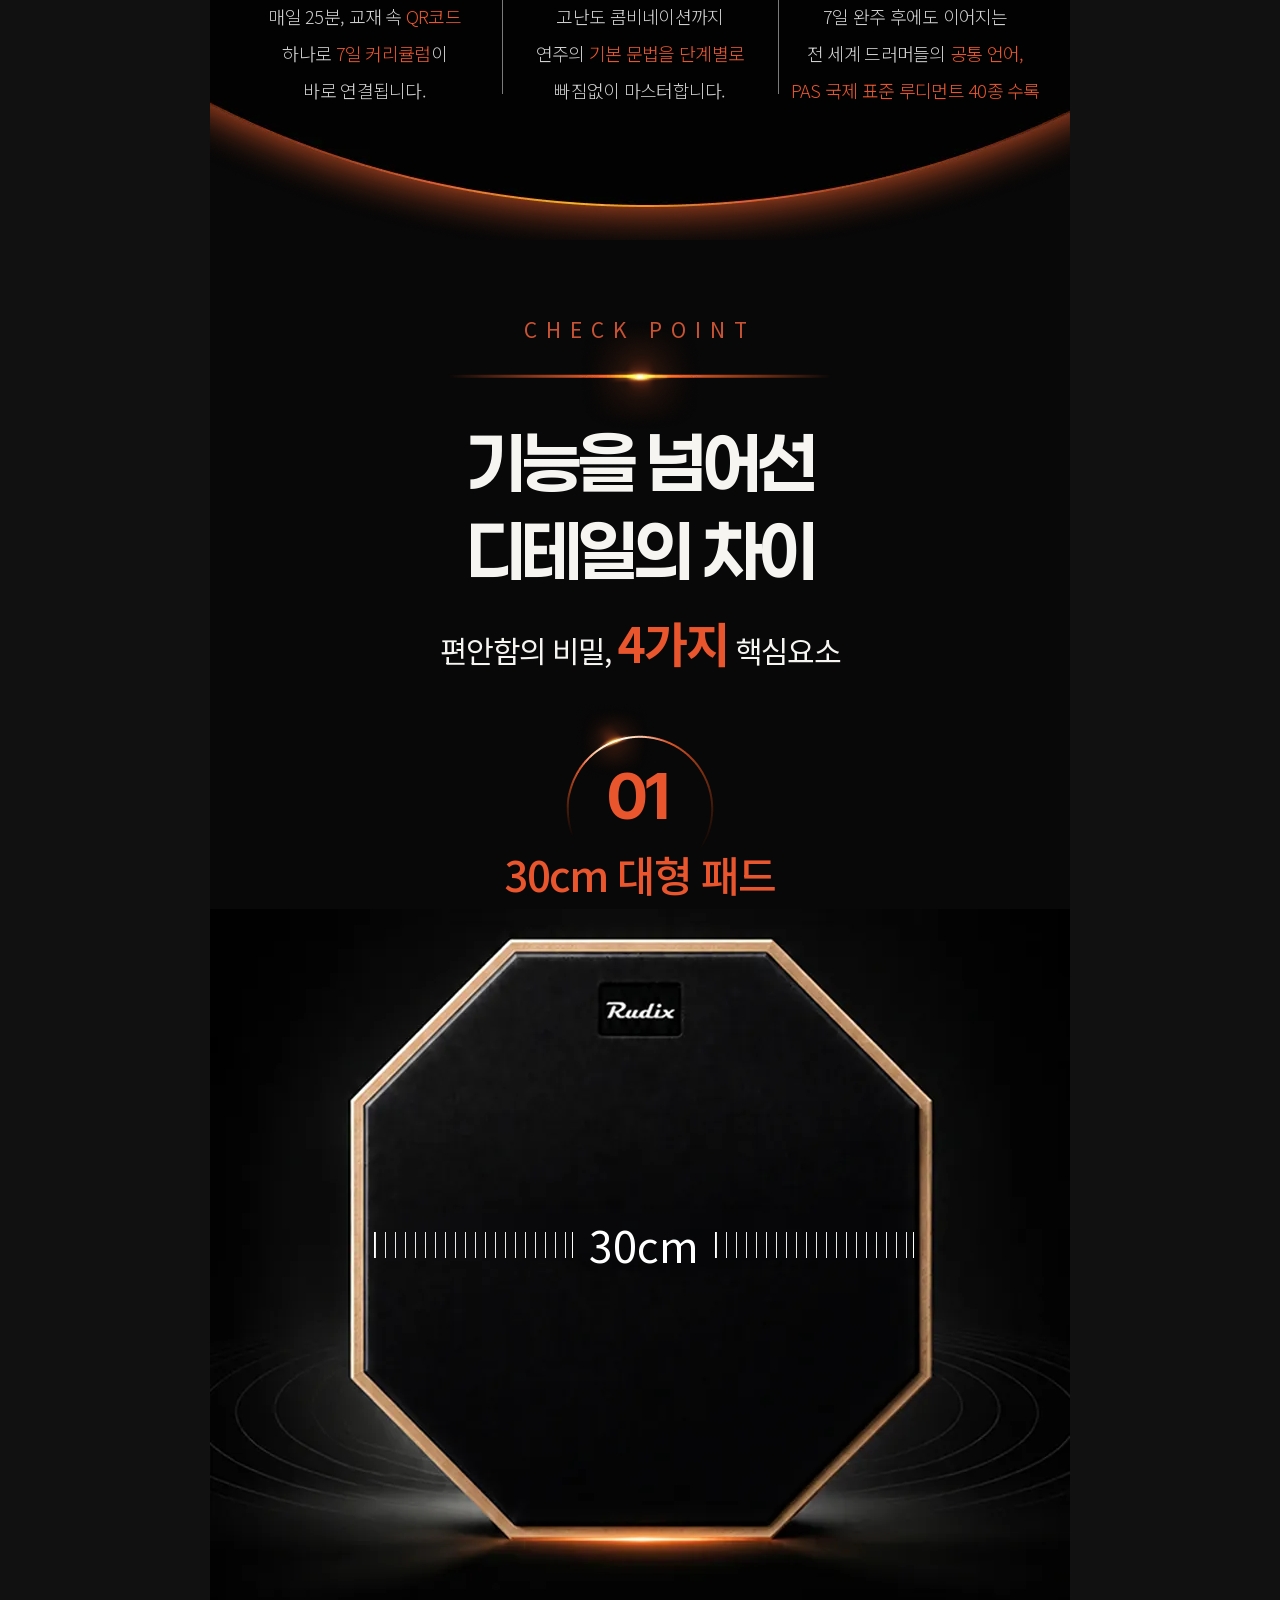
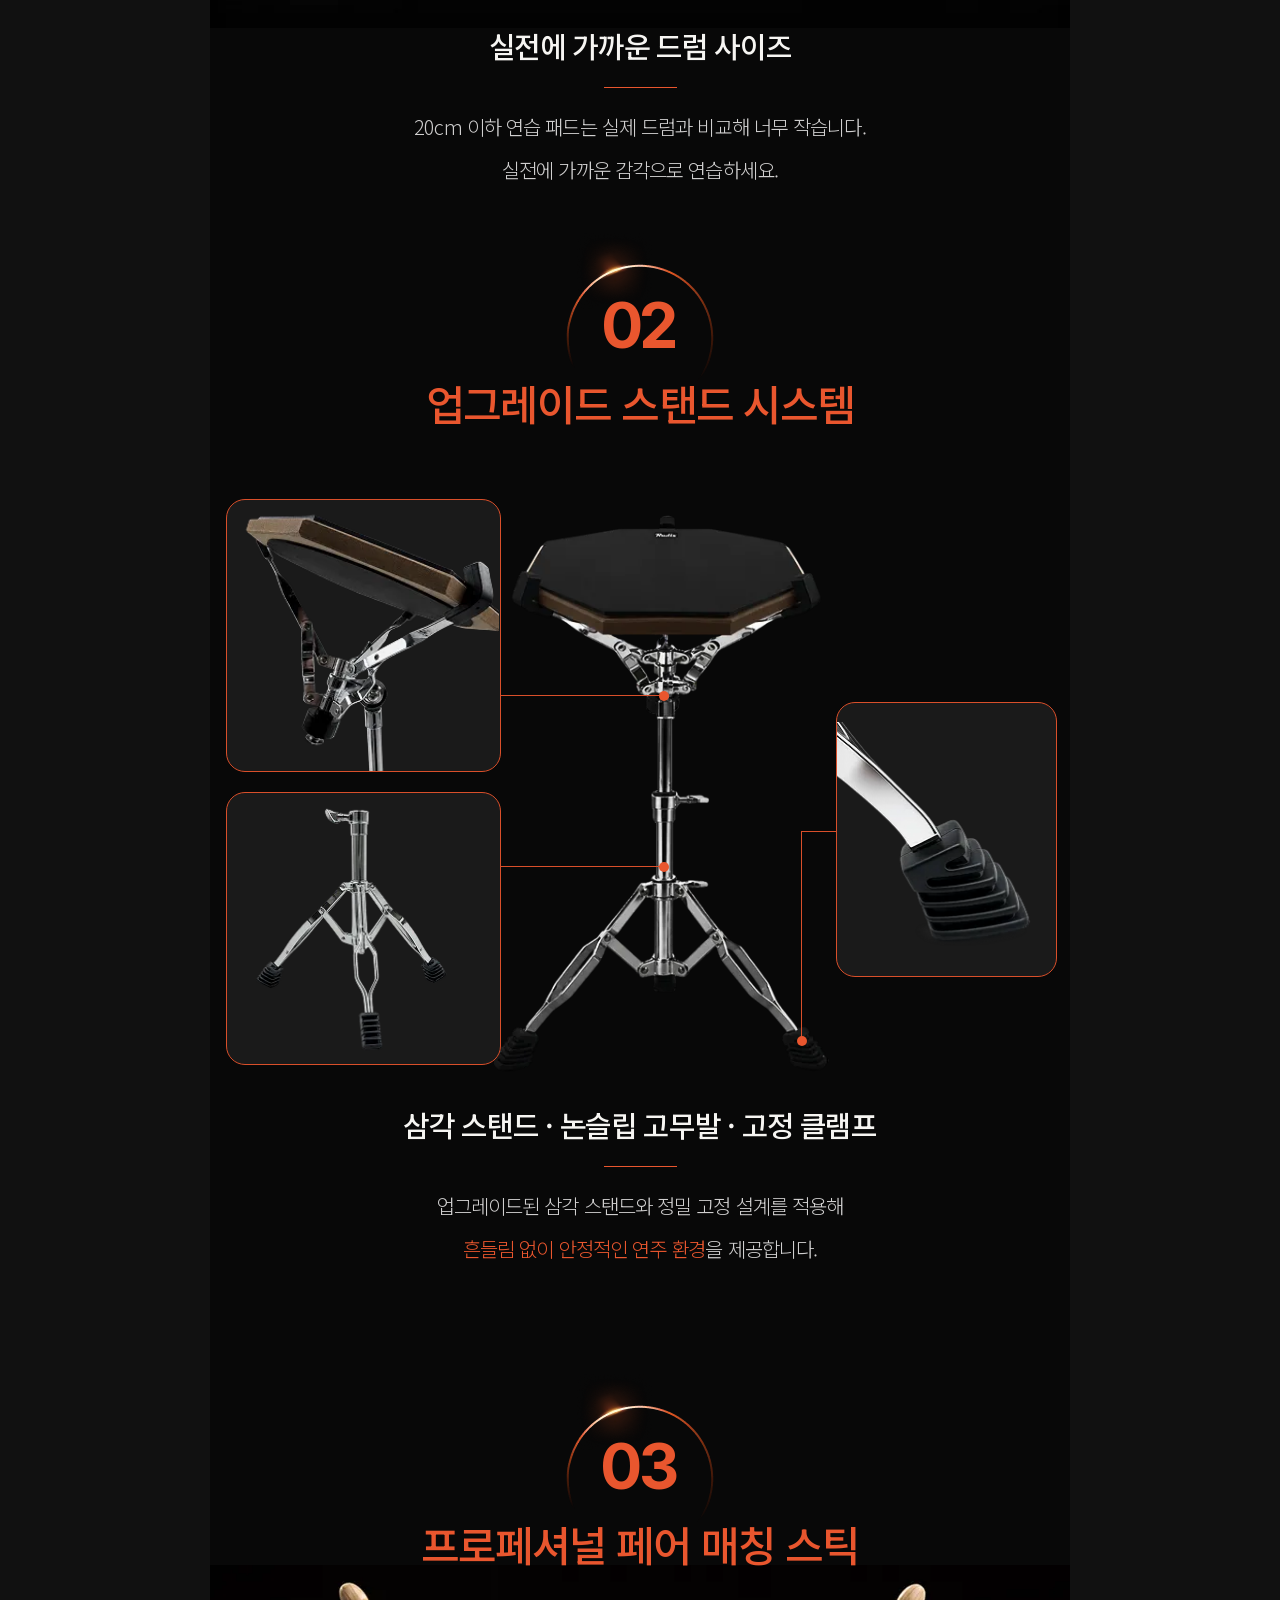
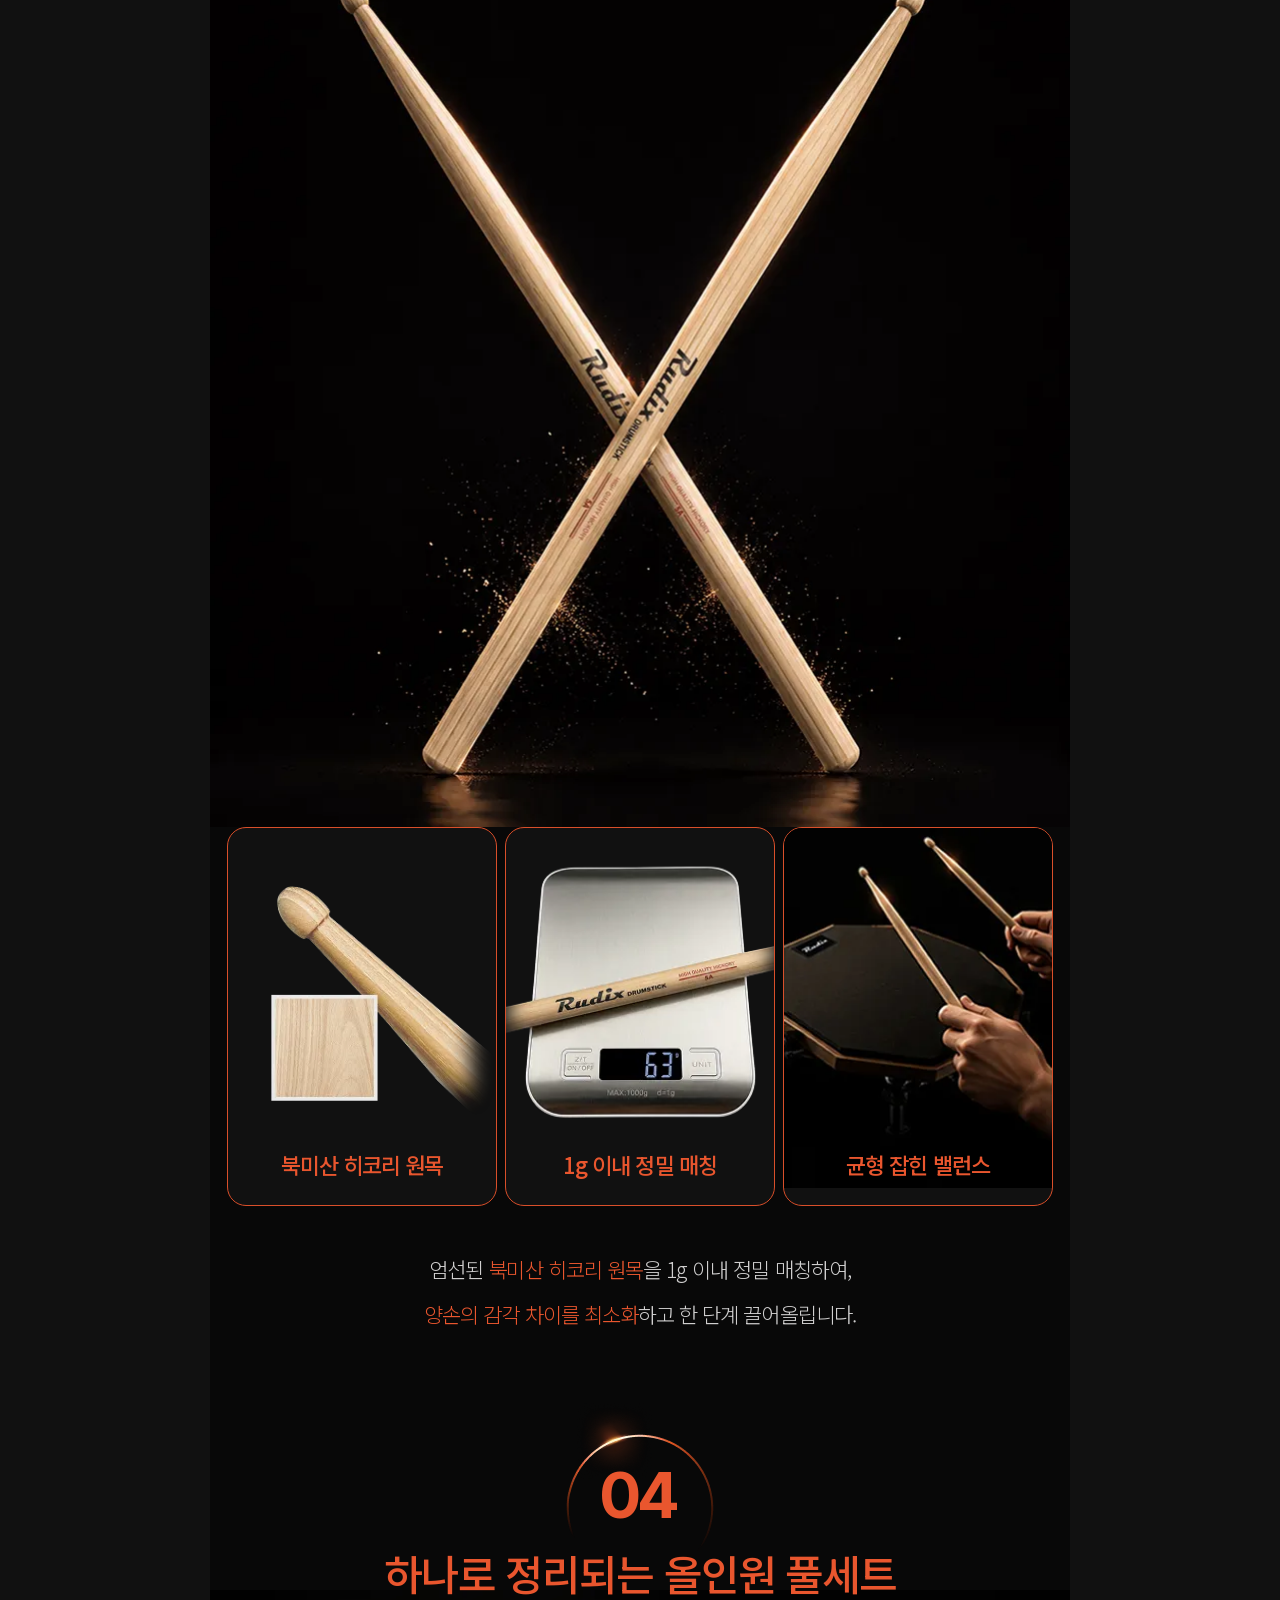
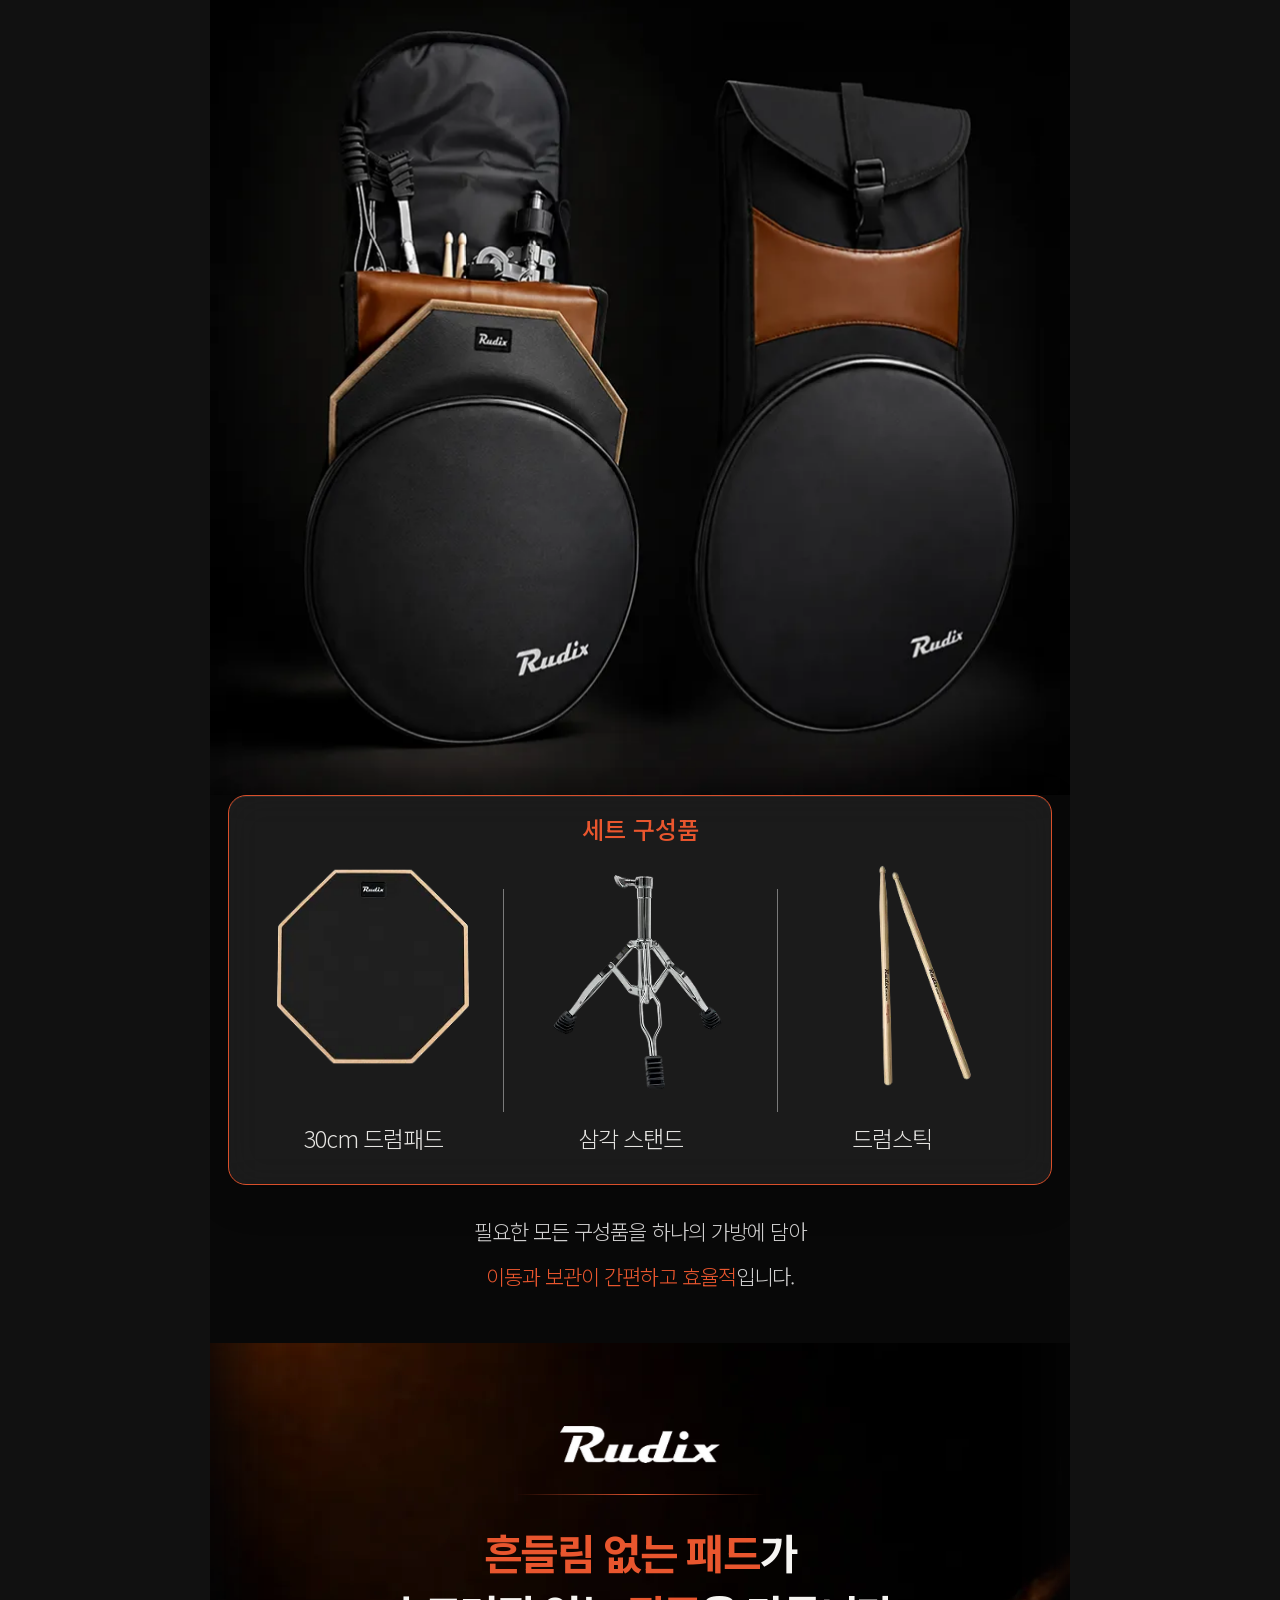
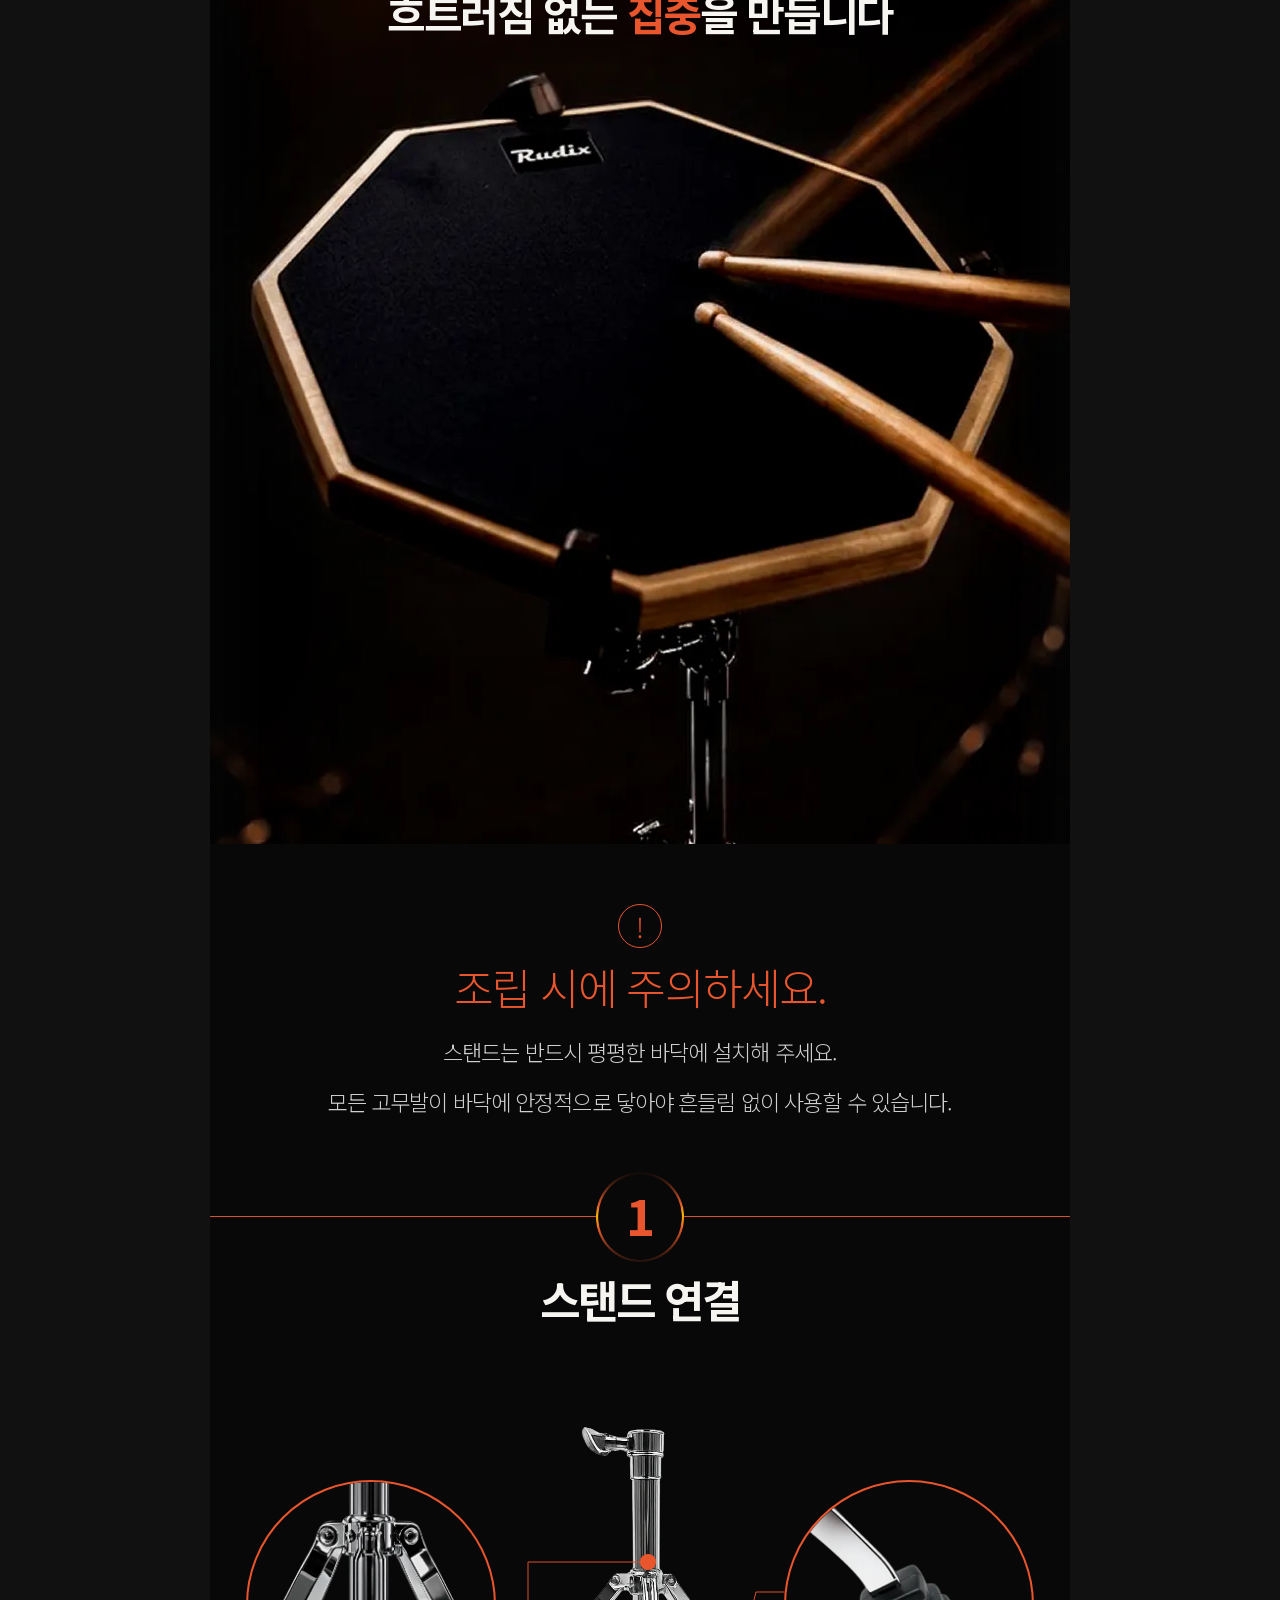
==== commit da7961e1: "코드수정" ====
--- a/index.html
+++ b/index.html
@@ -791,6 +791,35 @@
       .rv__blog-card { grid-template-columns: 96px 1fr; gap: 12px; }
       .rv__blog-thumb { width: 96px; height: 88px; }
     }
+    /* 언론 보도 */
+    .rv__press { margin: 8px 0 4px; }
+    .rv__press-eyebrow { display: flex; align-items: center; justify-content: center; gap: 8px;
+      font-size: 12px; letter-spacing: 0.16em; color: rgba(255,255,255,0.5); font-weight: 700; margin: 0 0 14px; }
+    .rv__press-eyebrow::before, .rv__press-eyebrow::after { content: ""; width: 34px; height: 1px; background: rgba(255,255,255,0.18); }
+    .rv__press-card { display: flex; align-items: center; gap: 16px; text-decoration: none;
+      background: linear-gradient(135deg, #1c1c1c, #141414); border: 1px solid rgba(255,180,0,0.28);
+      border-radius: 16px; padding: 20px 22px; transition: border-color .15s, transform .15s; }
+    .rv__press-card:hover { border-color: rgba(255,180,0,0.55); transform: translateY(-2px); }
+    .rv__press-icon { flex: none; width: 46px; height: 46px; border-radius: 12px; background: rgba(255,180,0,0.14);
+      display: flex; align-items: center; justify-content: center; font-size: 24px; }
+    .rv__press-body { min-width: 0; }
+    .rv__press-tag { font-size: 11px; font-weight: 800; letter-spacing: 0.04em; color: #ffb400; margin: 0 0 5px; }
+    .rv__press-title { font-size: 16px; font-weight: 700; line-height: 1.45; color: #fff; margin: 0 0 5px;
+      display: -webkit-box; -webkit-line-clamp: 2; -webkit-box-orient: vertical; overflow: hidden; }
+    .rv__press-meta { font-size: 12px; color: rgba(255,255,255,0.5); margin: 0; }
+    .rv__press-arrow { flex: none; color: rgba(255,255,255,0.4); font-size: 20px; }
+    /* 쿠팡 리뷰 더보기 */
+    #cpReviews.is-clamped .rv__card.rv-extra { display: none; }
+    .rv__showall { display: block; width: 100%; margin: 4px 0 8px; padding: 15px;
+      background: #161616; border: 1px solid rgba(255,255,255,0.12); border-radius: 14px;
+      color: #fff; font-size: 15px; font-weight: 700; letter-spacing: -0.02em; cursor: pointer; transition: background .15s; }
+    .rv__showall:hover { background: #1e1e1e; }
+    .rv__showall b { color: #ff875c; }
+    @media (max-width: 859px) {
+      .rv__press-card { padding: 16px; gap: 12px; }
+      .rv__press-icon { width: 40px; height: 40px; font-size: 20px; }
+      .rv__press-title { font-size: 14.5px; }
+    }
   </style>
   <section id="rdxReviewsView" hidden aria-label="구매후기">
     <div class="rv">
@@ -799,6 +828,19 @@
         <h2 class="rv__title">실사용자 <b>53개 구매후기</b></h2>
       </div>
 
+      <section class="rv__press">
+        <p class="rv__press-eyebrow">언론도 주목한 제품</p>
+        <a class="rv__press-card" href="https://www.siminilbo.co.kr/news/newsview.php?ncode=1160270589510560" target="_blank" rel="noopener noreferrer" onclick="try{gtag('event','click_press')}catch(e){}">
+          <span class="rv__press-icon">📰</span>
+          <span class="rv__press-body">
+            <span class="rv__press-tag">시민일보 보도</span>
+            <span class="rv__press-title">루딕스, 드럼 입문 올인원 패키지 '루디먼트 가이드 에디션' 공식 출시</span>
+            <span class="rv__press-meta">시민일보 · 2026.03.13 · 기사 전문 보기</span>
+          </span>
+          <span class="rv__press-arrow">→</span>
+        </a>
+      </section>
+
       <section class="rv__summary">
         <div class="rv__stars-big">★★★★★</div>
         <div class="rv__score-big">5.0 <span>/ 5점 만점</span></div>
@@ -808,8 +850,9 @@
       <h3 class="rv__section-title">네이버 리뷰 <span class="rv__badge rv__badge--nv">네이버</span> <em>블로그 3편</em></h3>
       <div class="rv__blog" id="nvReviews"></div>
 
-      <h3 class="rv__section-title">쿠팡 리뷰 <span class="rv__badge rv__badge--cp">쿠팡</span> <em>5점 만점 25개</em></h3>
-      <div class="rv__grid" id="cpReviews"></div>
+      <h3 class="rv__section-title">쿠팡 리뷰 <span class="rv__badge rv__badge--cp">쿠팡</span> <em id="cpCountLabel">5점 만점</em></h3>
+      <div class="rv__grid is-clamped" id="cpReviews"></div>
+      <button class="rv__showall" id="cpShowAll" type="button" hidden></button>
     </div>
   </section>
 
@@ -1153,7 +1196,7 @@
   </script>
 
   <!-- 구매후기 렌더링 + 인페이지 토글 -->
-  <script src="./reviews-data.js?v=1"></script>
+  <script src="./reviews-data.js?v=2"></script>
   <script>
     (function () {
       var D = window.RDX_REVIEWS || { coupang: [], naver: [] };
@@ -1173,15 +1216,19 @@
         nv.appendChild(a);
       });
 
-      // 쿠팡 별점 리뷰
+      // 쿠팡 별점 리뷰 (상위 VISIBLE_CP개만 먼저, 나머지는 '더보기'로 펼침)
+      var VISIBLE_CP = 20;
       var cp = document.getElementById('cpReviews');
-      D.coupang.forEach(function (r) {
+      var cpCount = D.coupang.length;
+      var cpLabel = document.getElementById('cpCountLabel');
+      if (cpLabel) cpLabel.textContent = '5점 만점 ' + cpCount + '개';
+      D.coupang.forEach(function (r, idx) {
         var name = r.name || '쿠팡 구매고객';
         var imgs = (r.images || []).map(function (u) {
           return '<a href="' + esc(u) + '" target="_blank" rel="noopener"><img loading="lazy" decoding="async" src="' + esc(u) + '" alt="구매자 리뷰 사진"></a>';
         }).join('');
         var card = document.createElement('article');
-        card.className = 'rv__card';
+        card.className = 'rv__card' + (idx >= VISIBLE_CP ? ' rv-extra' : '');
         card.innerHTML =
           '<div class="rv__card-head"><span class="rv__card-stars">★★★★★</span><span class="rv__card-src">쿠팡</span></div>'
           + (imgs ? '<div class="rv__card-imgs">' + imgs + '</div>' : '')
@@ -1194,6 +1241,24 @@
           this.textContent = open ? '접기' : '더보기';
         });
       });
+
+      // 상위 20개만 노출 + '더 많은 리뷰' 펼침 버튼
+      var cpShowAll = document.getElementById('cpShowAll');
+      if (cpShowAll) {
+        var hidden = cpCount - VISIBLE_CP;
+        if (hidden > 0) {
+          cpShowAll.hidden = false;
+          cpShowAll.innerHTML = '쿠팡 리뷰 <b>' + hidden + '개</b> 더 보기 ▾';
+          cpShowAll.addEventListener('click', function () {
+            cp.classList.remove('is-clamped');
+            cpShowAll.hidden = true;
+            moreSetup = false; setupMore(); // 펼친 카드도 더보기 버튼 정리
+            try { if (typeof gtag === 'function') gtag('event', 'click_reviews_showall'); } catch (e) {}
+          });
+        } else {
+          cp.classList.remove('is-clamped');
+        }
+      }
 
       // 뷰가 보일 때 한번 "더보기" 필요 없는(짧은) 카드는 버튼 숨김 (숨김 상태에선 높이 0이라 못 잼)
       var moreSetup = false;
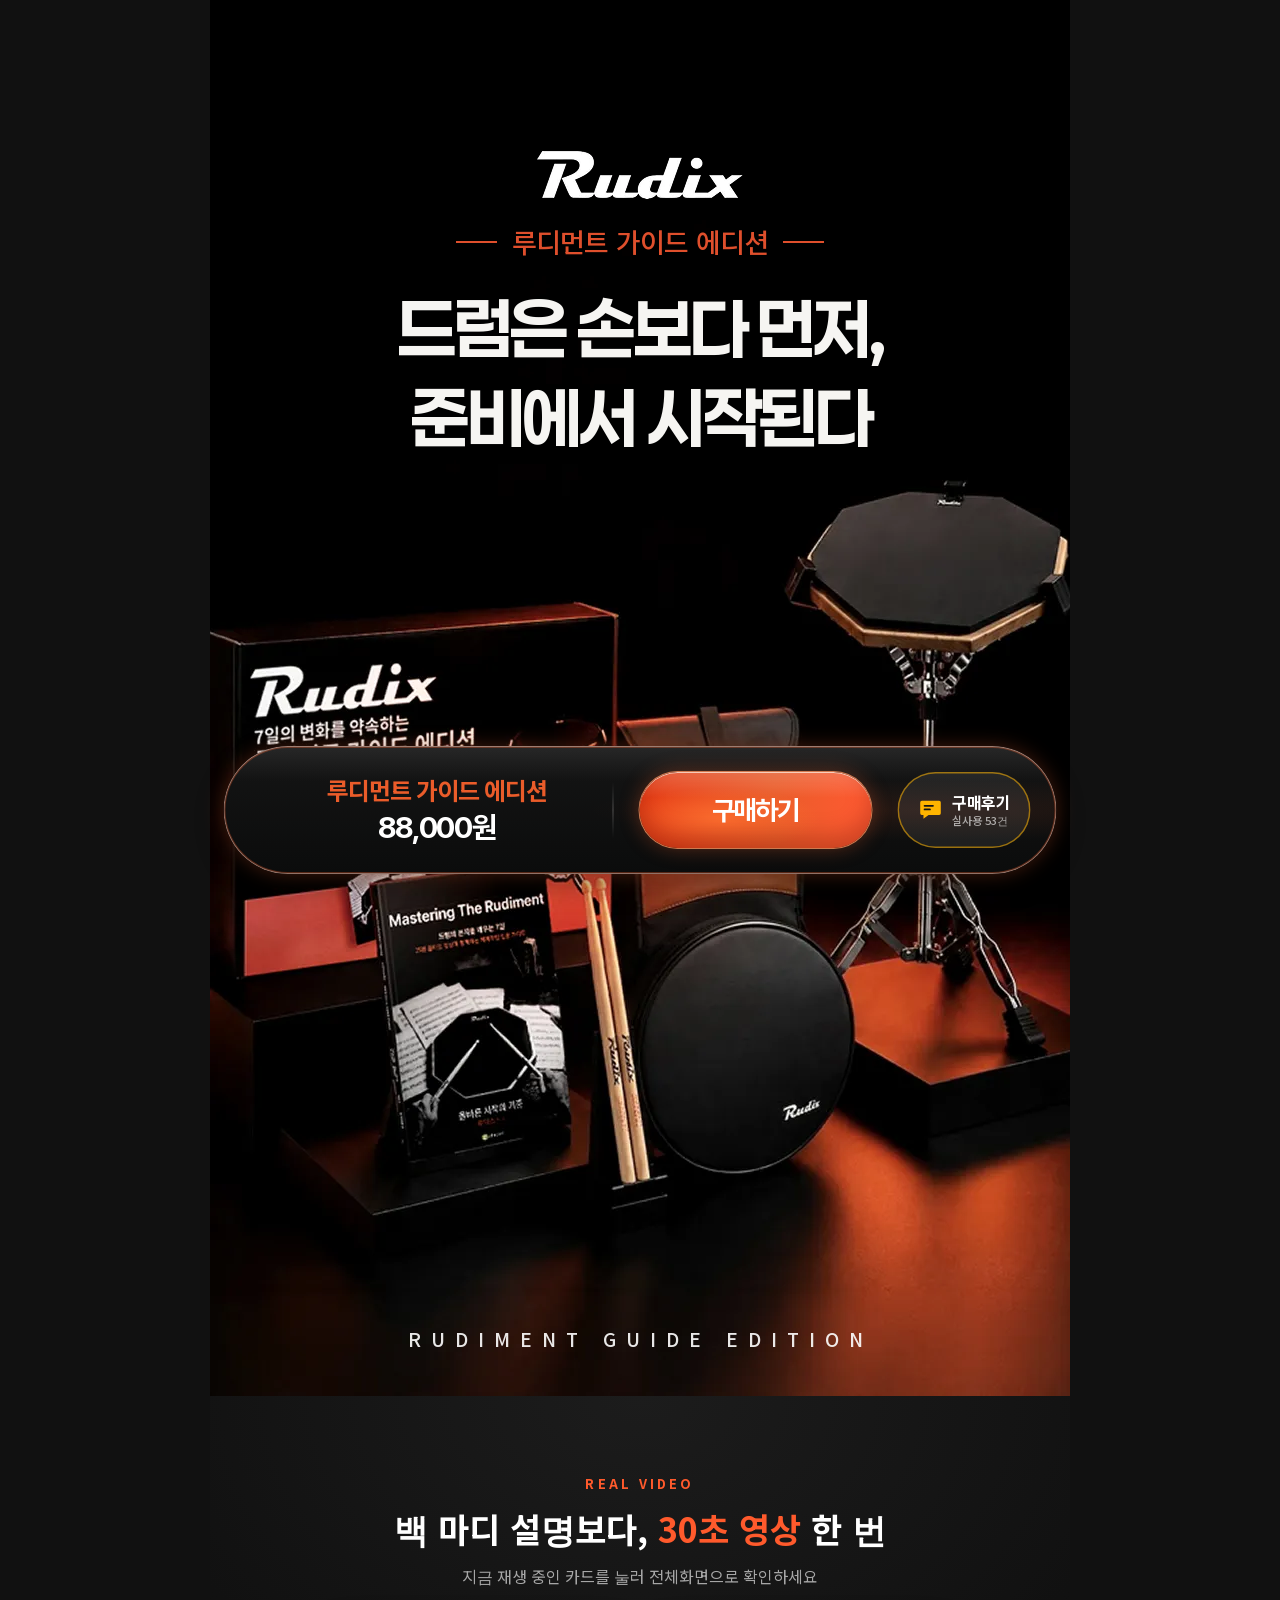
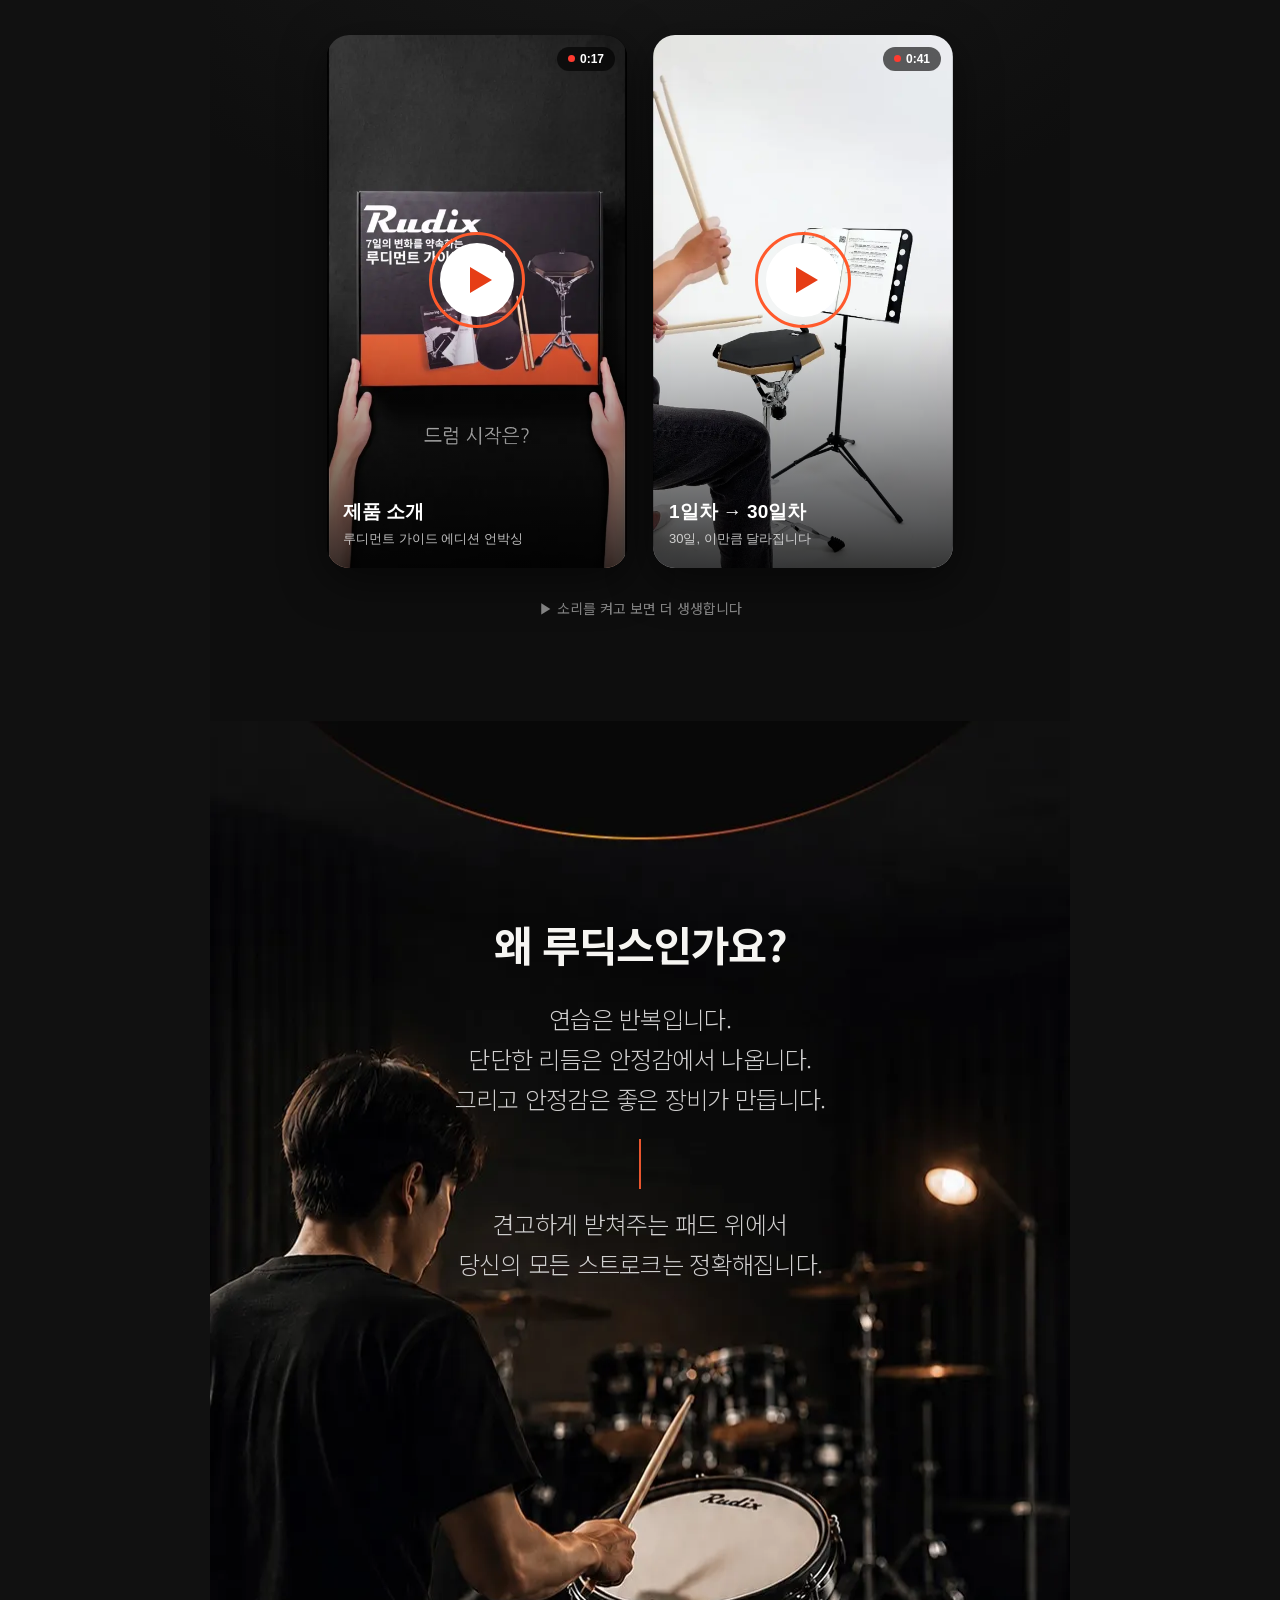
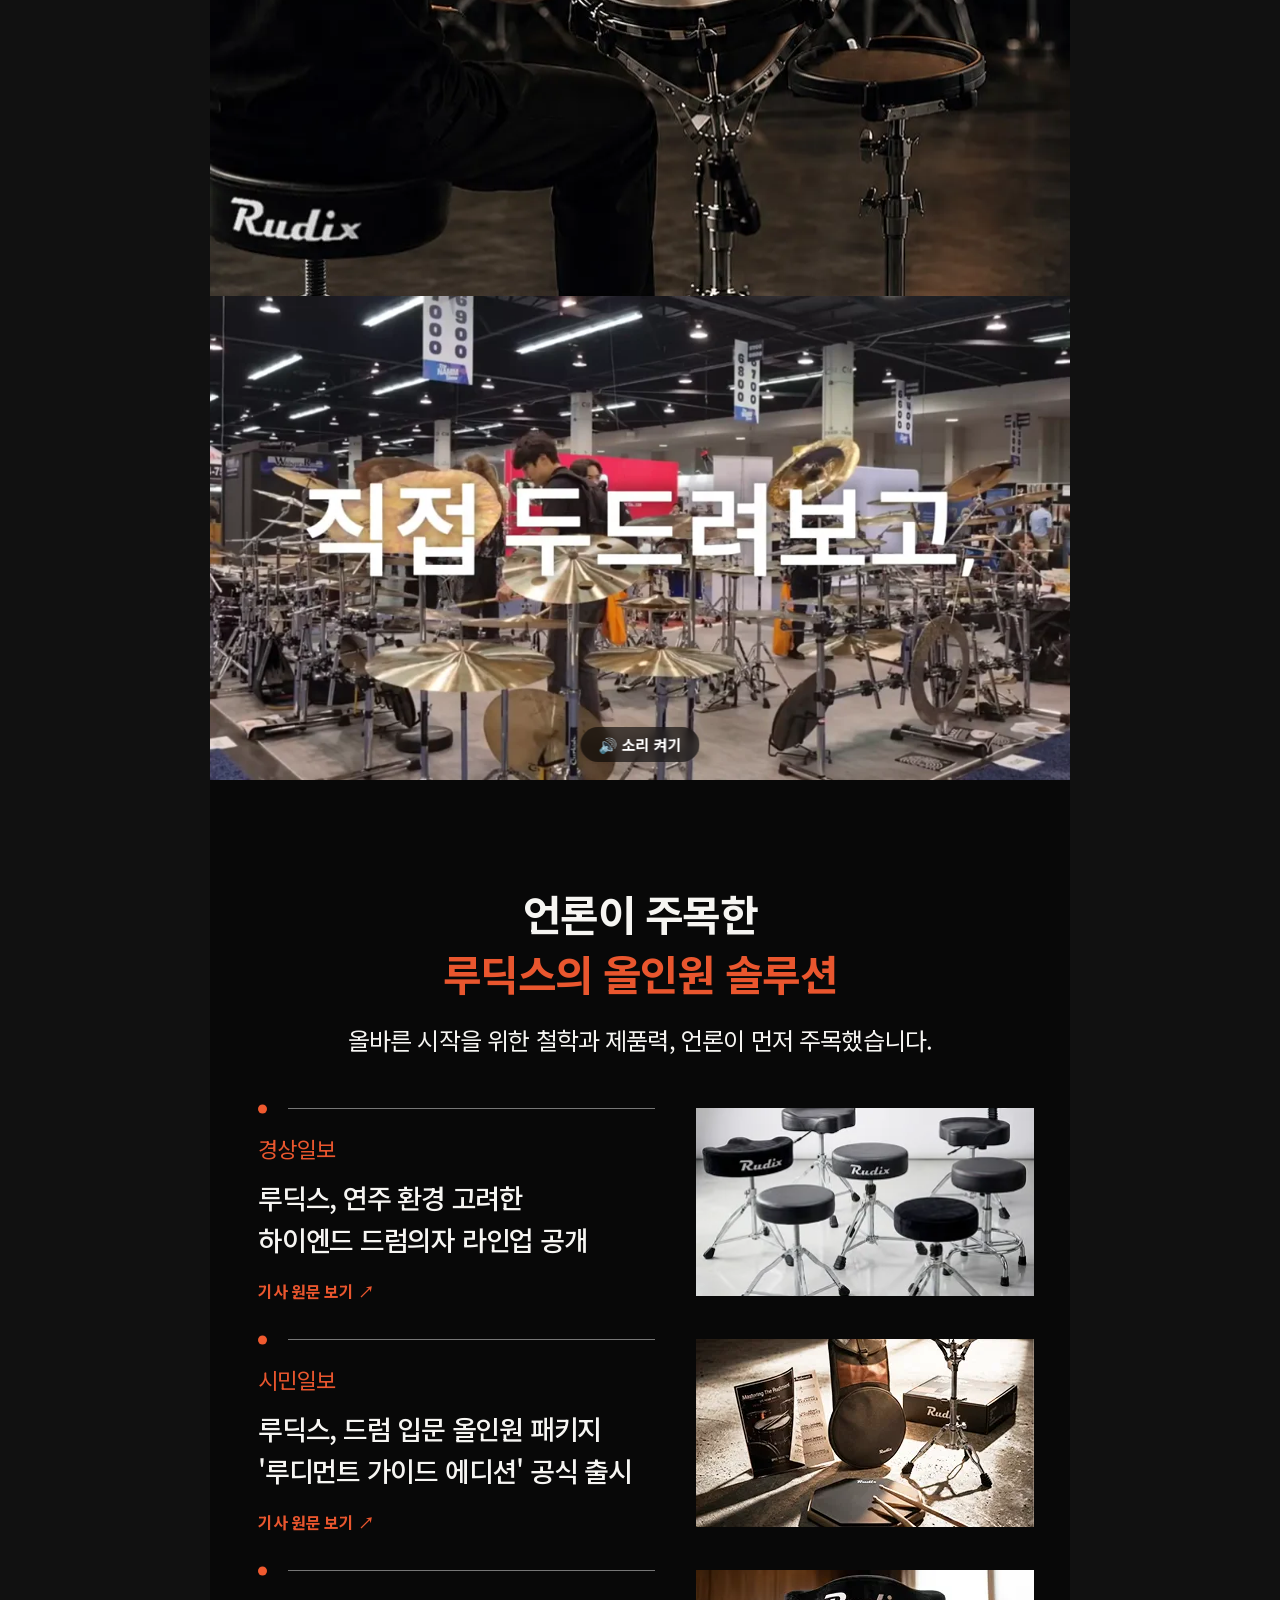
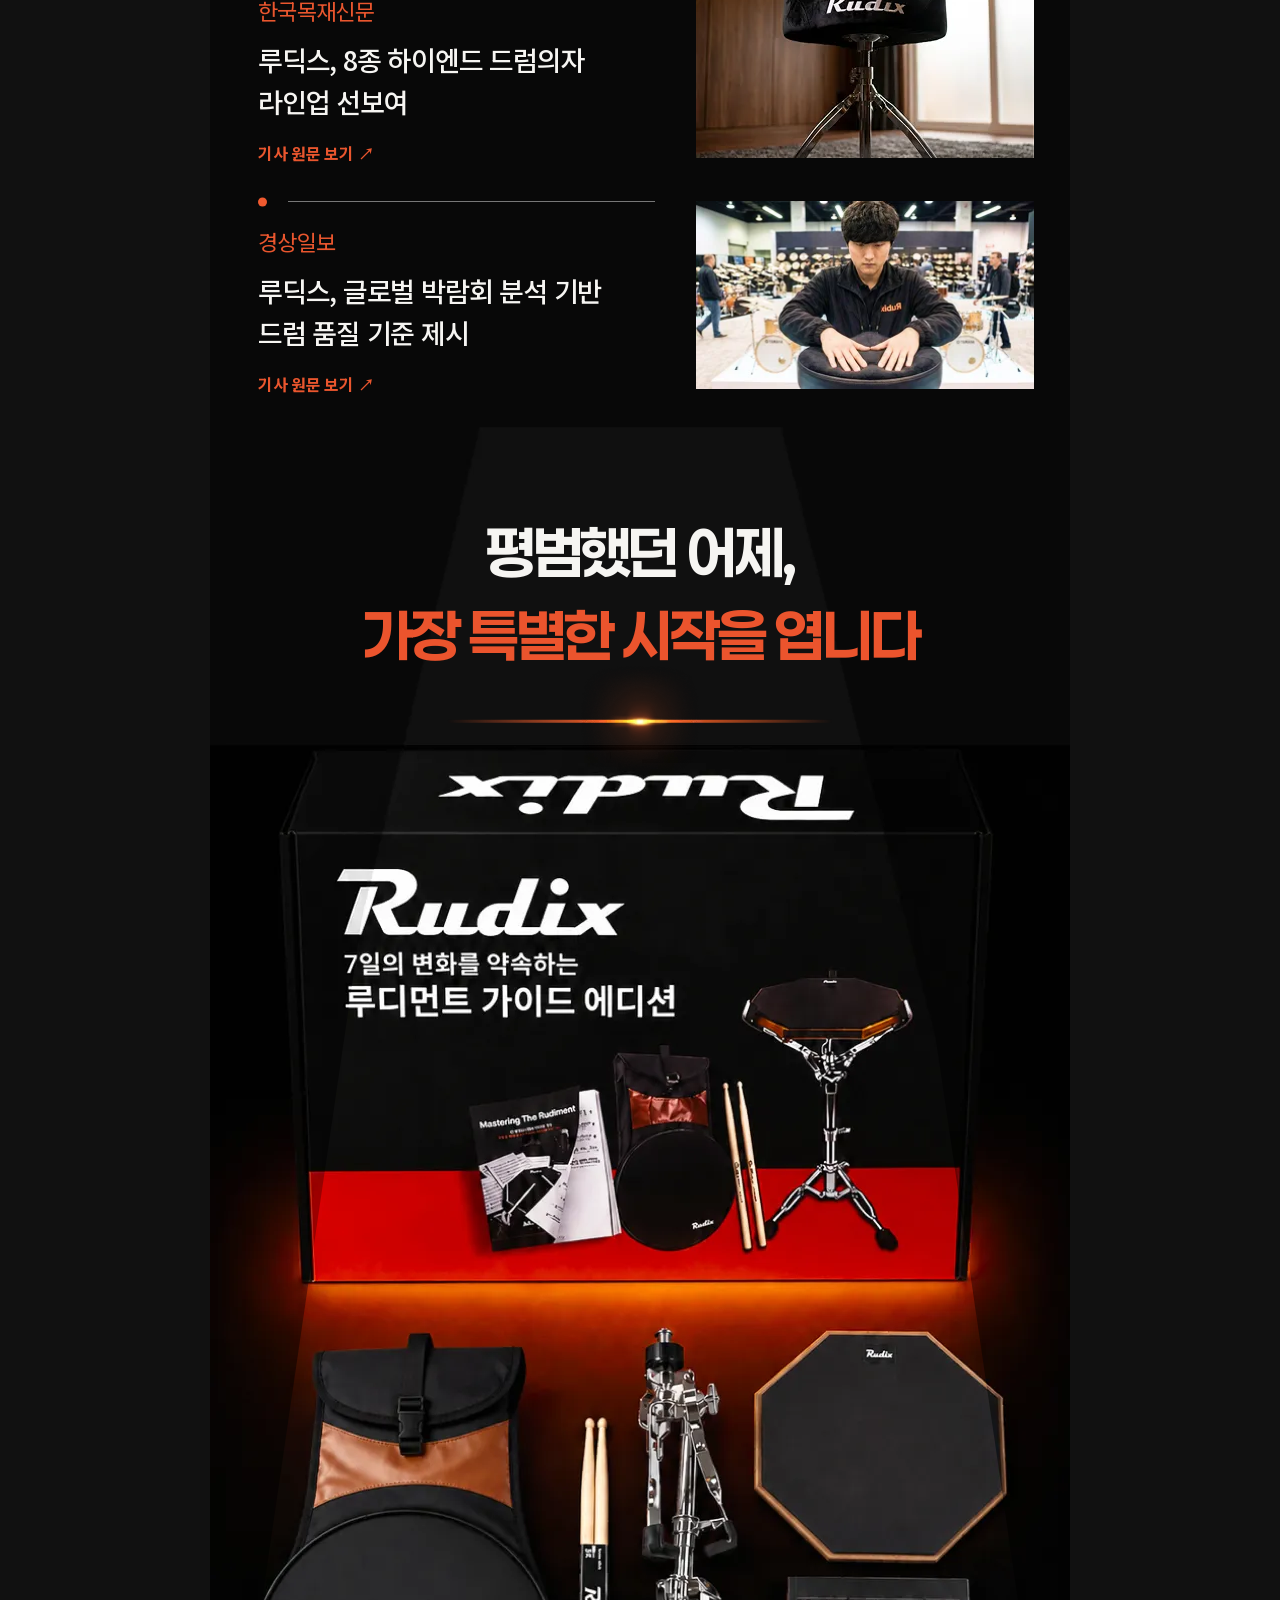
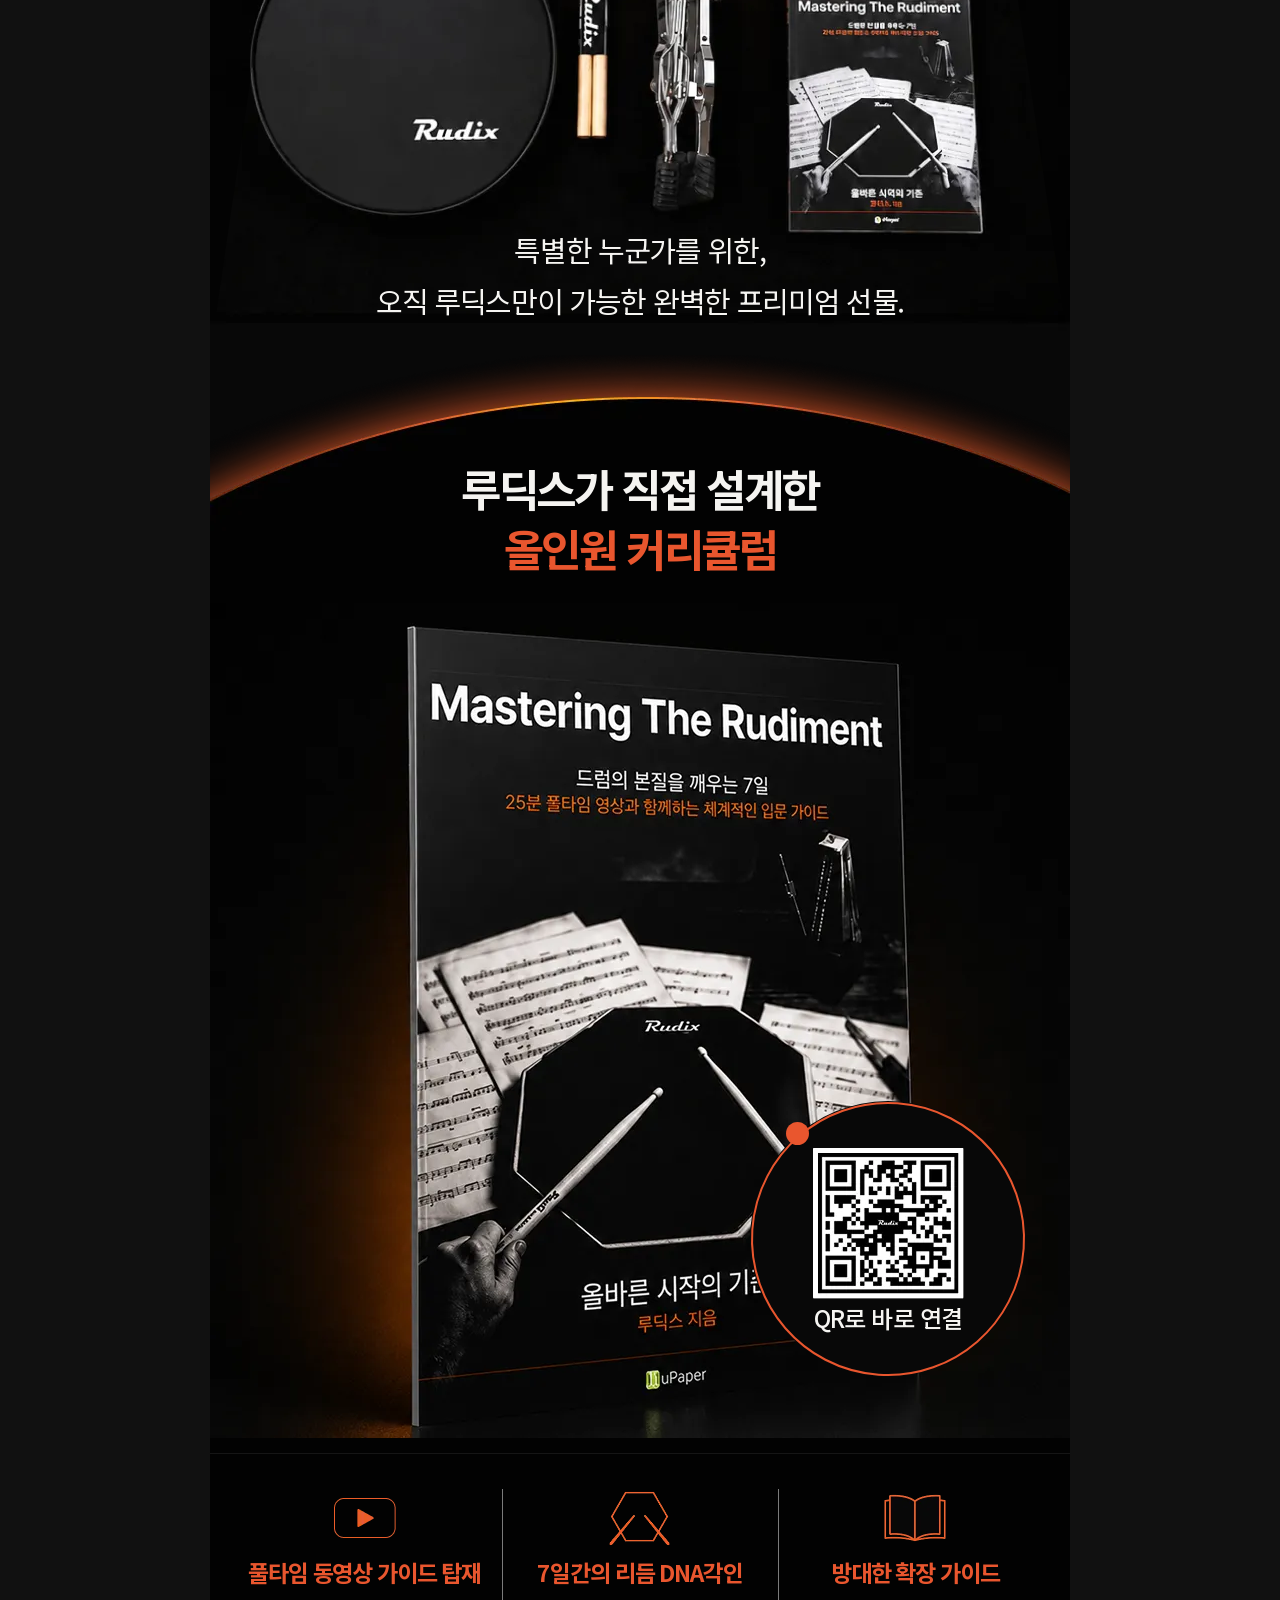
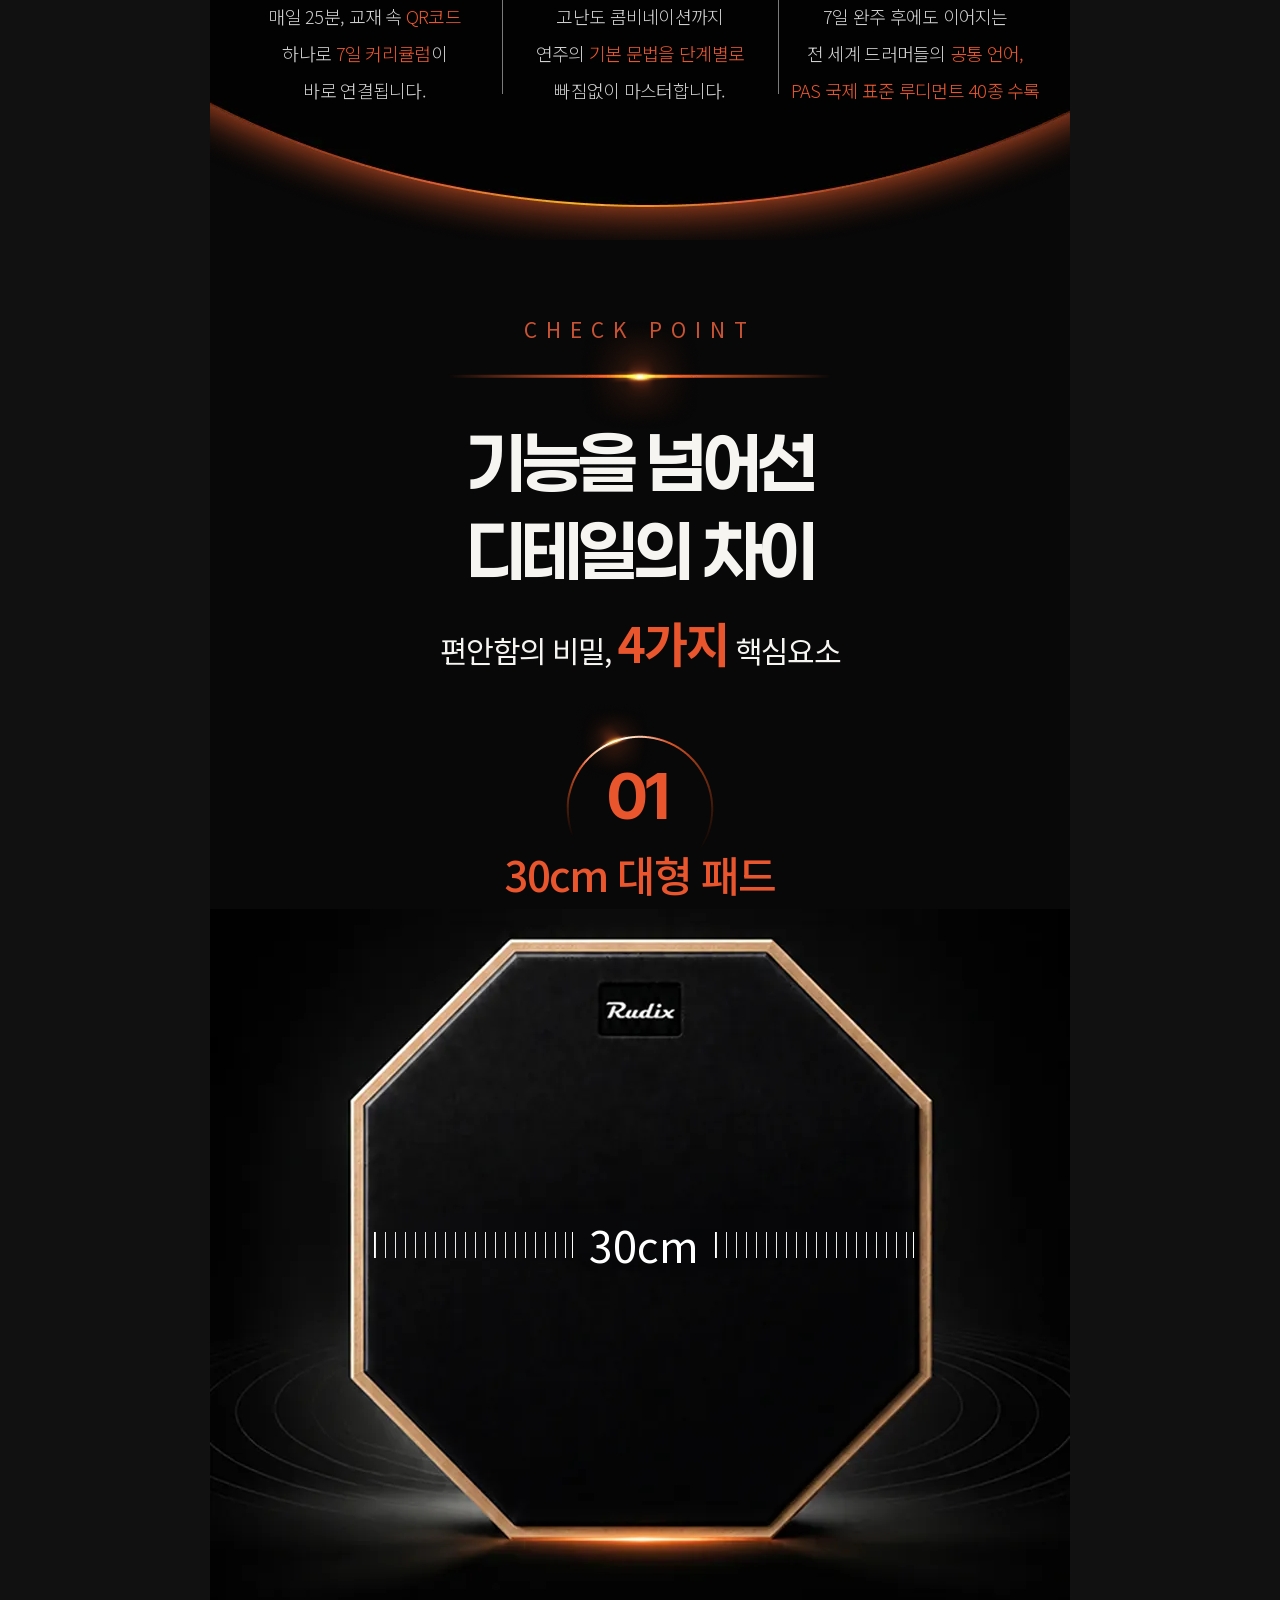
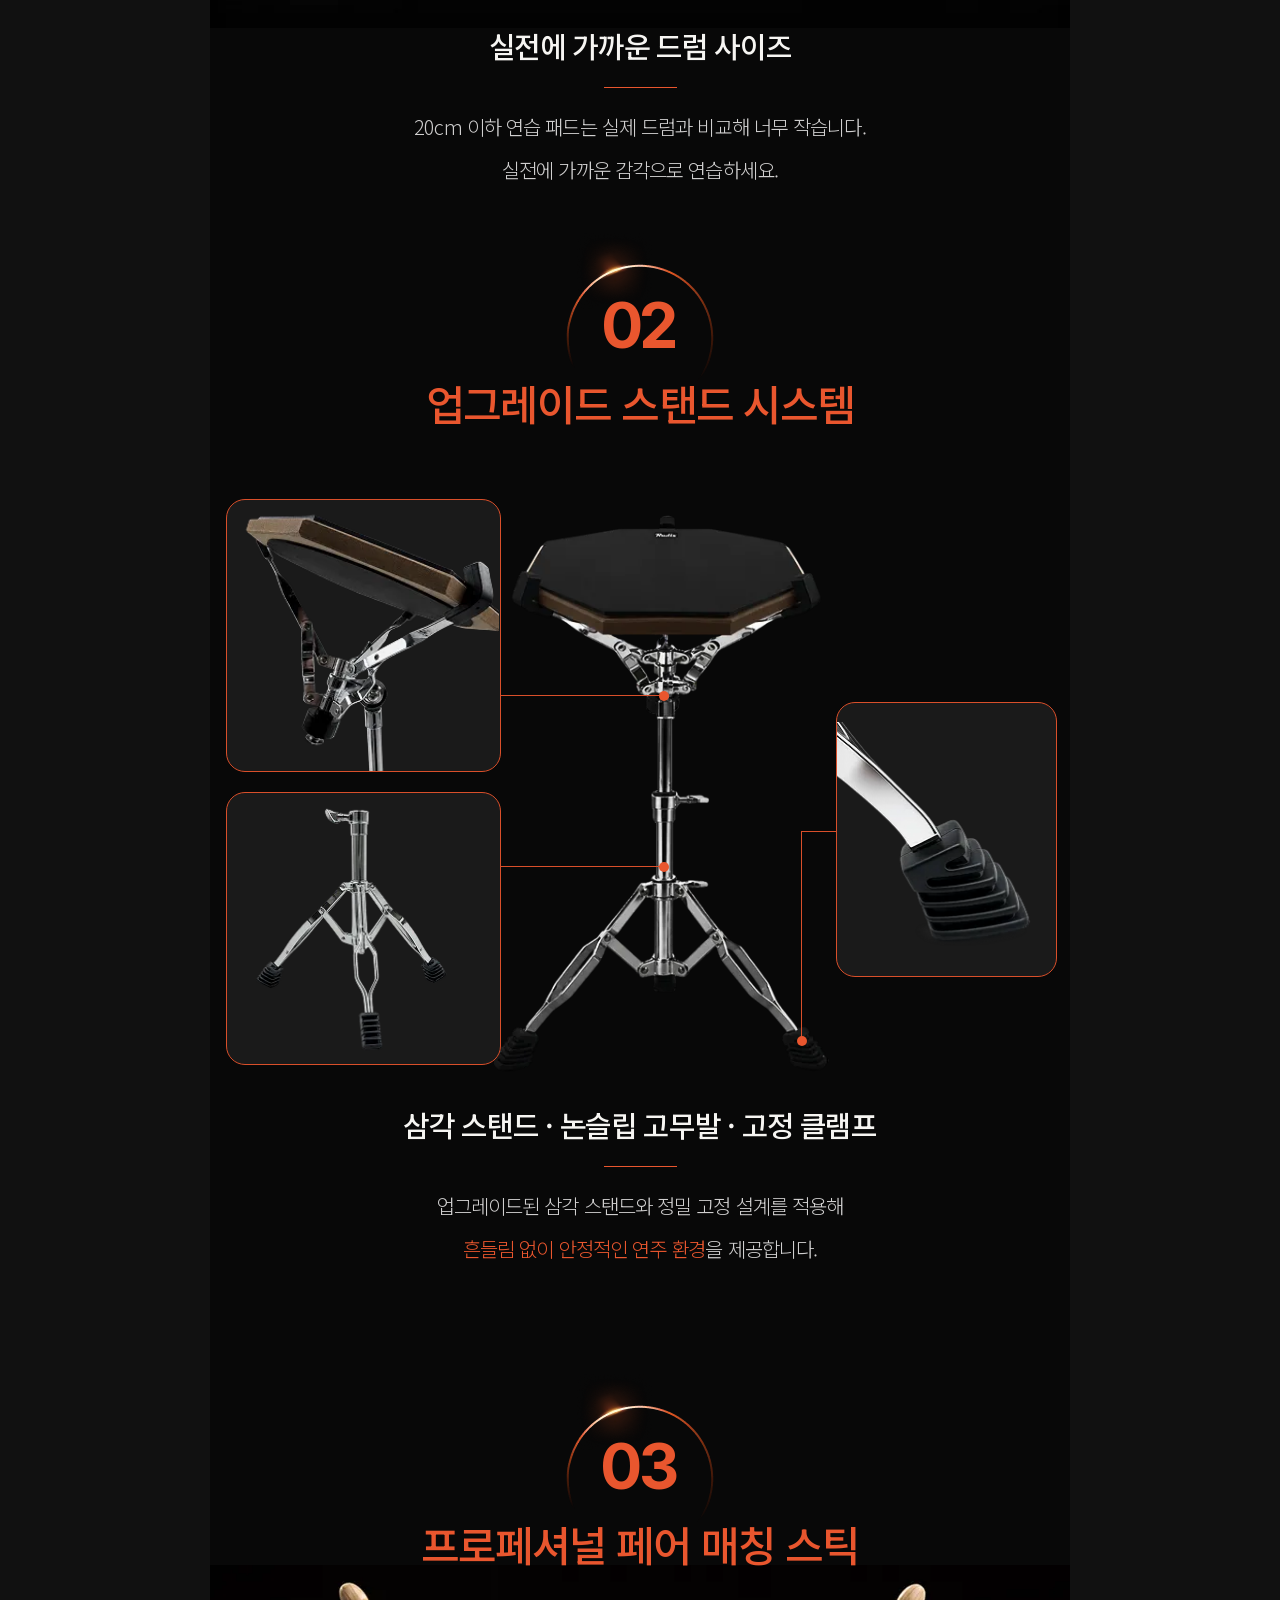
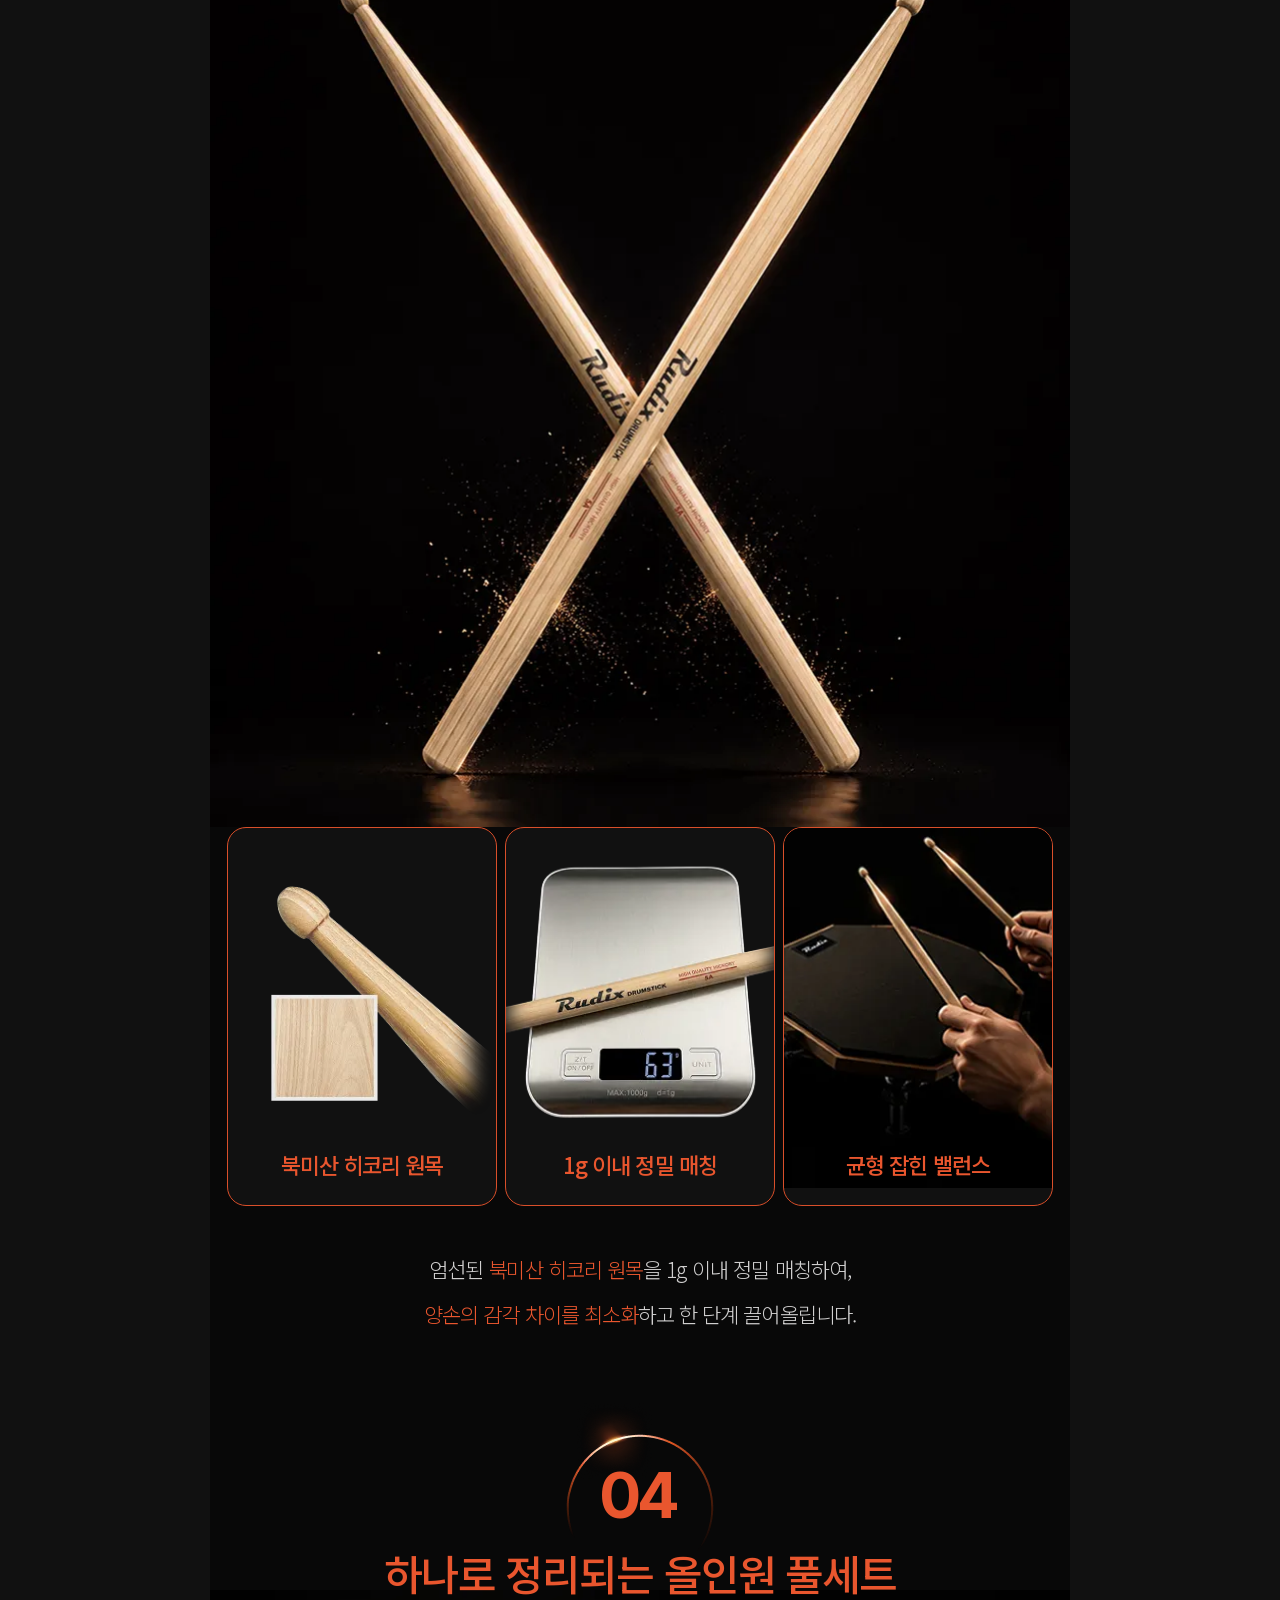
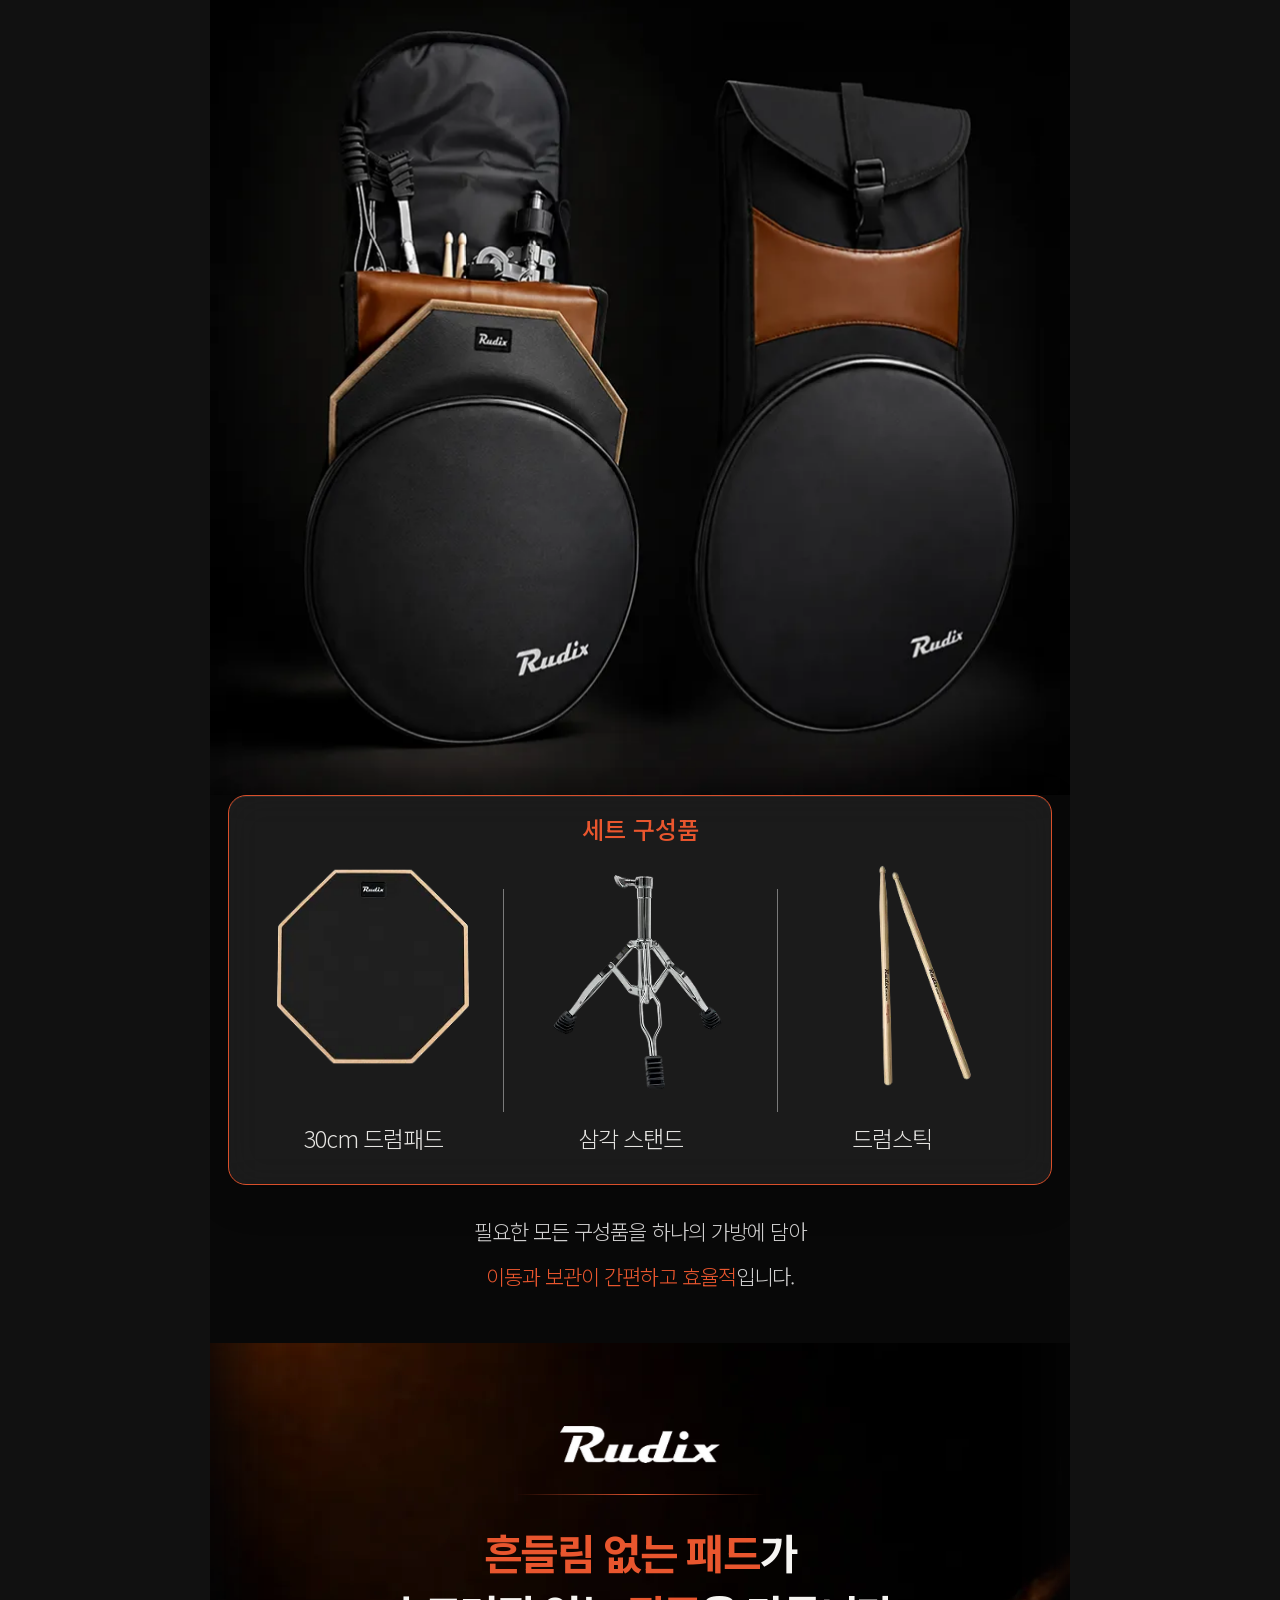
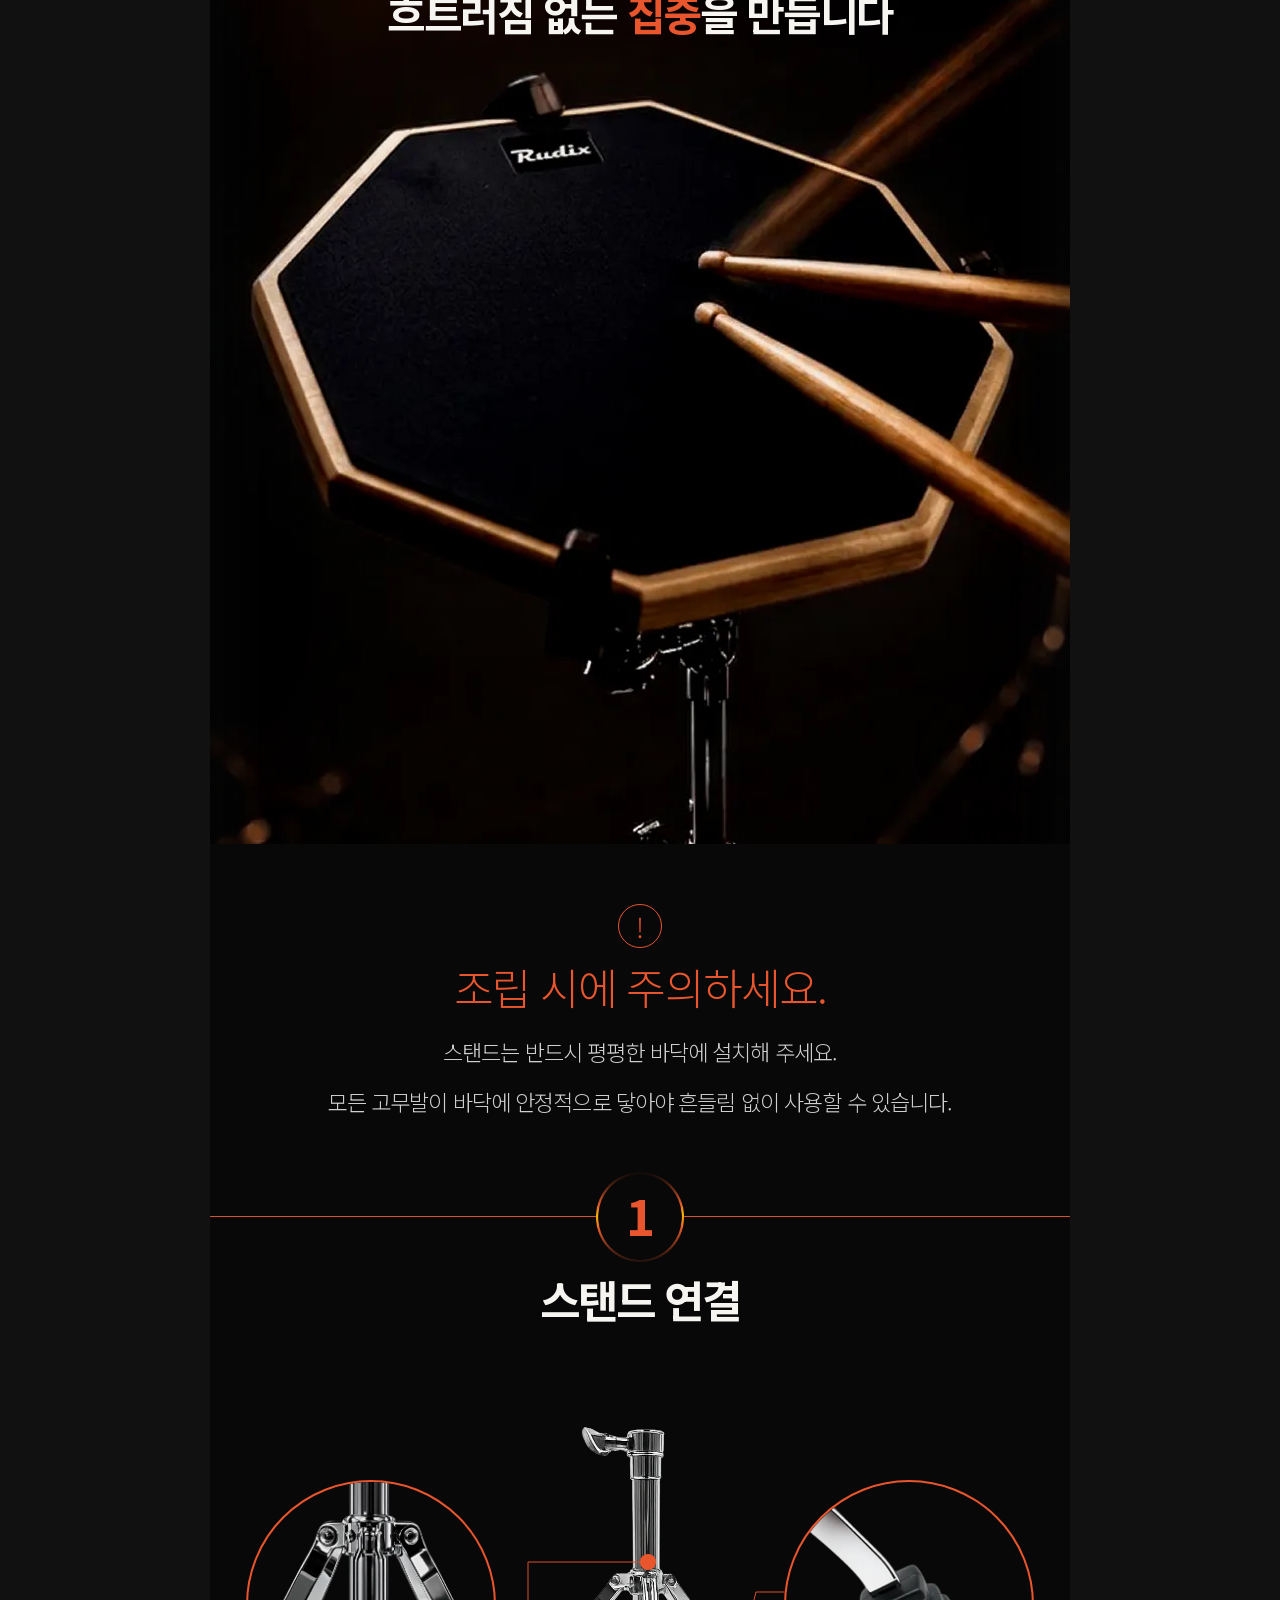
==== commit 4fbe7abd: "플로팅버튼 시간 조절" ====
--- a/index.html
+++ b/index.html
@@ -33,7 +33,7 @@
   <meta name="twitter:description" content="드럼 입문자를 위한 최고의 가치. 올바른 시작의 기준을 만나보세요." />
   <meta name="twitter:image" content="https://edition.rudix.biz/images/og-image.png" />
 
-  <link rel="stylesheet" href="./style.css?v=20260706-15" />
+  <link rel="stylesheet" href="./style.css?v=20260706-16" />
 
   <!-- ===== 추적: GA4 + Meta 픽셀 (루딕스 자사몰 속성 공유) ===== -->
   <!-- Google Analytics 4 -->
@@ -916,28 +916,54 @@
         toast.style.right = Math.max(8, Math.round(window.innerWidth - r.right)) + 'px';
         toast.style.bottom = Math.round(window.innerHeight - r.top + 12) + 'px';
       }
-      function trigger() {
-        if (done) return;
+      var scheduled = false, timer = null;
+      function showToast() {
+        var rv = document.getElementById('rdxReviewsView');
+        if (rv && !rv.hidden) return; // 이미 후기 열림 -> 안 띄움
+        done = true;
+        positionToast();
+        toast.classList.add('is-show');
+        // 자동으로 사라지지 않음. 후기 뷰를 열면 그때 숨김(rdxHideRvToast).
+      }
+      // 플로팅 바가 뜬 뒤 3초 후에 토스트 등장
+      function maybeSchedule() {
+        if (done || scheduled) return;
+        var bar = document.querySelector('.floating-buy');
+        if (!bar || !bar.classList.contains('is-revealed')) return; // 바 먼저 떠야 함
+        scheduled = true;
+        timer = setTimeout(showToast, 3000);
+      }
+      // 후기 버튼을 누르면 토스트 숨김 + 재무장(다시 상페 스크롤하면 또 뜸)
+      window.rdxHideRvToast = function () {
+        toast.classList.remove('is-show');
+        done = false; scheduled = false;
+        if (timer) { clearTimeout(timer); timer = null; }
+      };
+      // 위치 재계산 (창 크기/방향 바뀌어도 버튼 위에 유지)
+      window.addEventListener('resize', function () { if (toast.classList.contains('is-show')) positionToast(); }, { passive: true });
+      window.addEventListener('scroll', maybeSchedule, { passive: true });
+    })();
+  </script>
+
+  <!-- 플로팅 구매바: 스크롤 30% 지점에서 등장 -->
+  <script>
+    (function () {
+      var bar = document.querySelector('.floating-buy');
+      if (!bar) return;
+      var shown = false;
+      function check() {
+        if (shown) return;
         var doc = document.documentElement;
         var max = doc.scrollHeight - window.innerHeight;
         if (max <= 0) return;
         var pct = (window.scrollY || doc.scrollTop) / max;
-        if (pct < 0.1) return;
-        done = true;
-        var rv = document.getElementById('rdxReviewsView');
-        if (rv && !rv.hidden) return; // 이미 후기 열림 -> 안 띄움
-        positionToast();
-        toast.classList.add('is-show');
-        // 자동으로 사라지지 않음. 후기 뷰를 열면 그때 숨김(rdxHideRvToast).
-      }
-      // 후기 버튼을 누르면 토스트 숨김 + 재무장(다시 상페 스크롤하면 또 뜸)
-      window.rdxHideRvToast = function () {
-        toast.classList.remove('is-show');
-        done = false; // 다음에 다시 10% 스크롤하면 재등장
-      };
-      // 위치 재계산 (창 크기/방향 바뀌어도 버튼 위에 유지)
-      window.addEventListener('resize', function () { if (toast.classList.contains('is-show')) positionToast(); }, { passive: true });
-      window.addEventListener('scroll', trigger, { passive: true });
+        if (pct < 0.3) return; // 30% 넘어가면 등장
+        shown = true;
+        bar.classList.add('is-revealed');
+        window.removeEventListener('scroll', check);
+      }
+      window.addEventListener('scroll', check, { passive: true });
+      check();
     })();
   </script>
 
--- a/style.css
+++ b/style.css
@@ -2140,7 +2140,18 @@
   cursor: default;
   font-family: "Noto Sans KR", sans-serif;
   overflow: hidden;
-  transform: translateX(-50%);
+  transform: translateX(-50%) translateY(24px);
+  opacity: 0;
+  visibility: hidden;
+  pointer-events: none;
+  transition: opacity 0.4s ease, transform 0.4s cubic-bezier(.2, .9, .3, 1), visibility 0.4s ease;
+}
+
+.floating-buy.is-revealed {
+  transform: translateX(-50%) translateY(0);
+  opacity: 1;
+  visibility: visible;
+  pointer-events: auto;
 }
 
 .floating-buy::before {
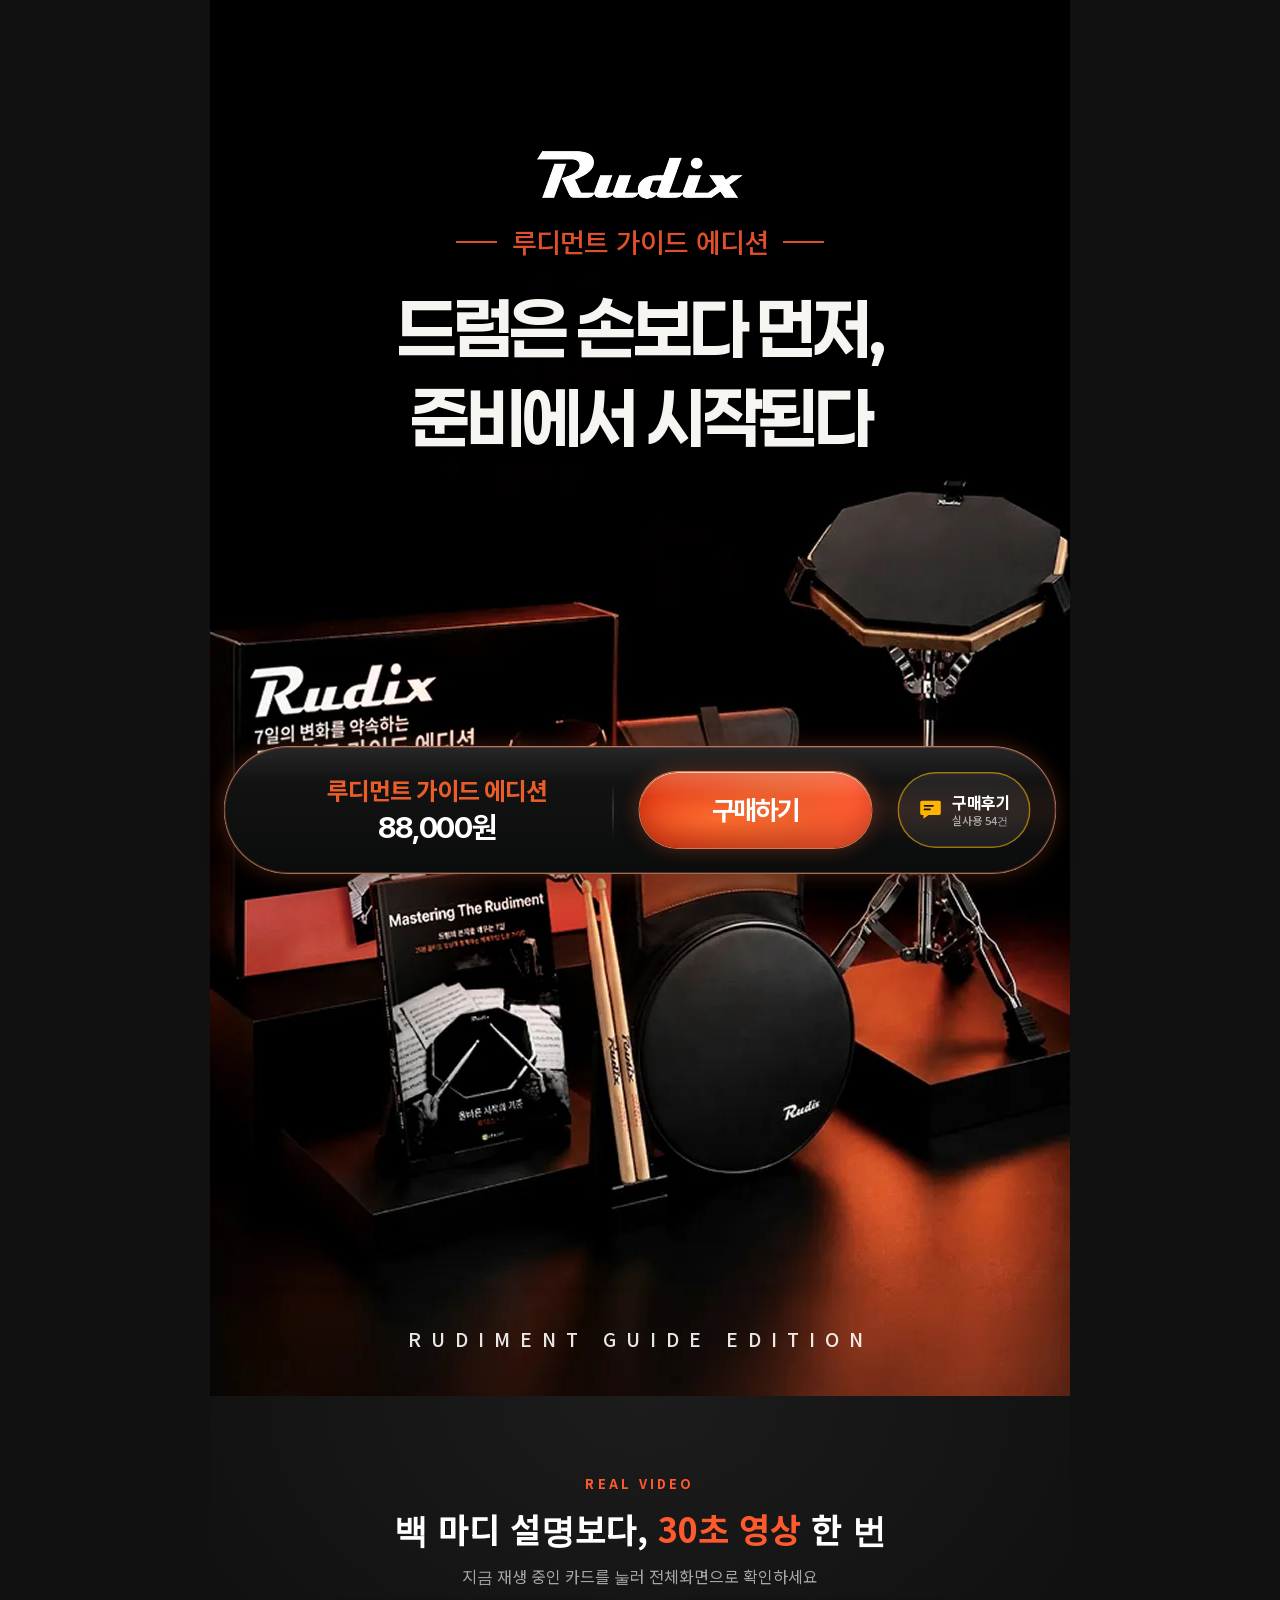
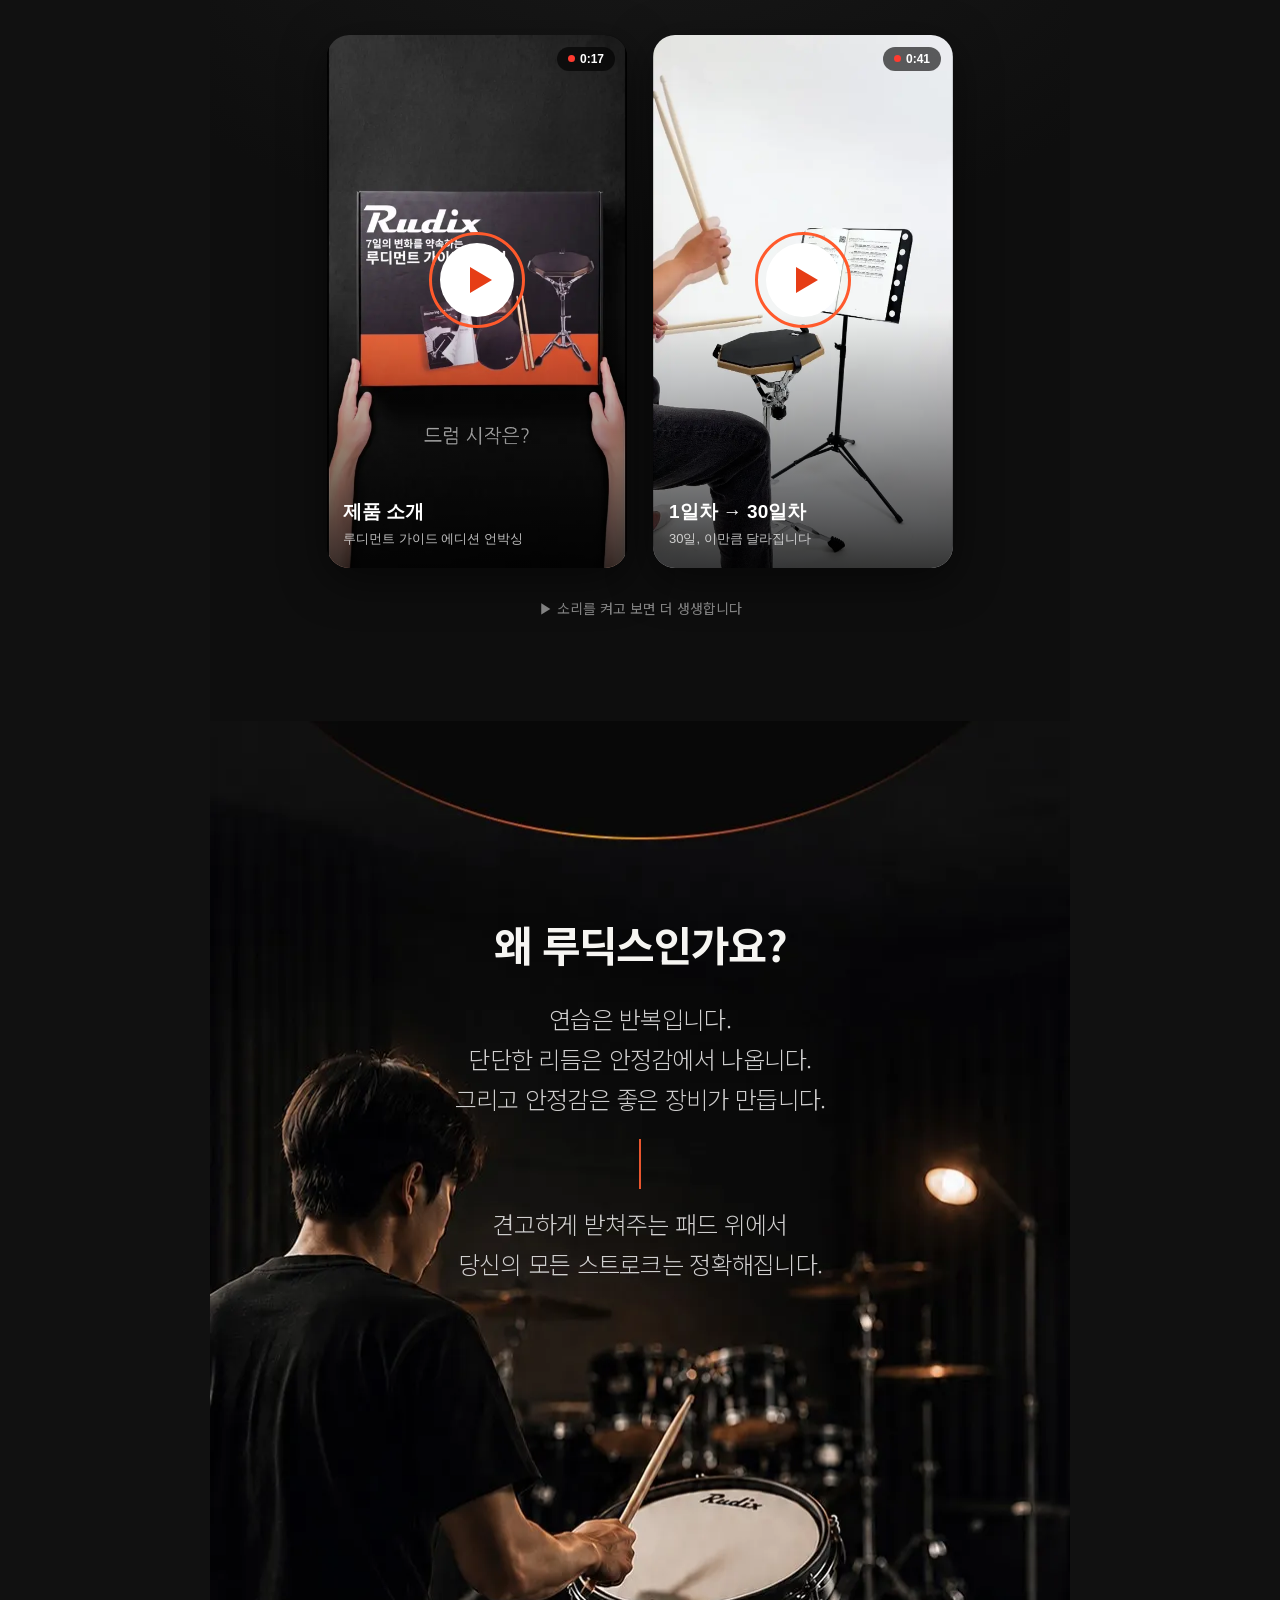
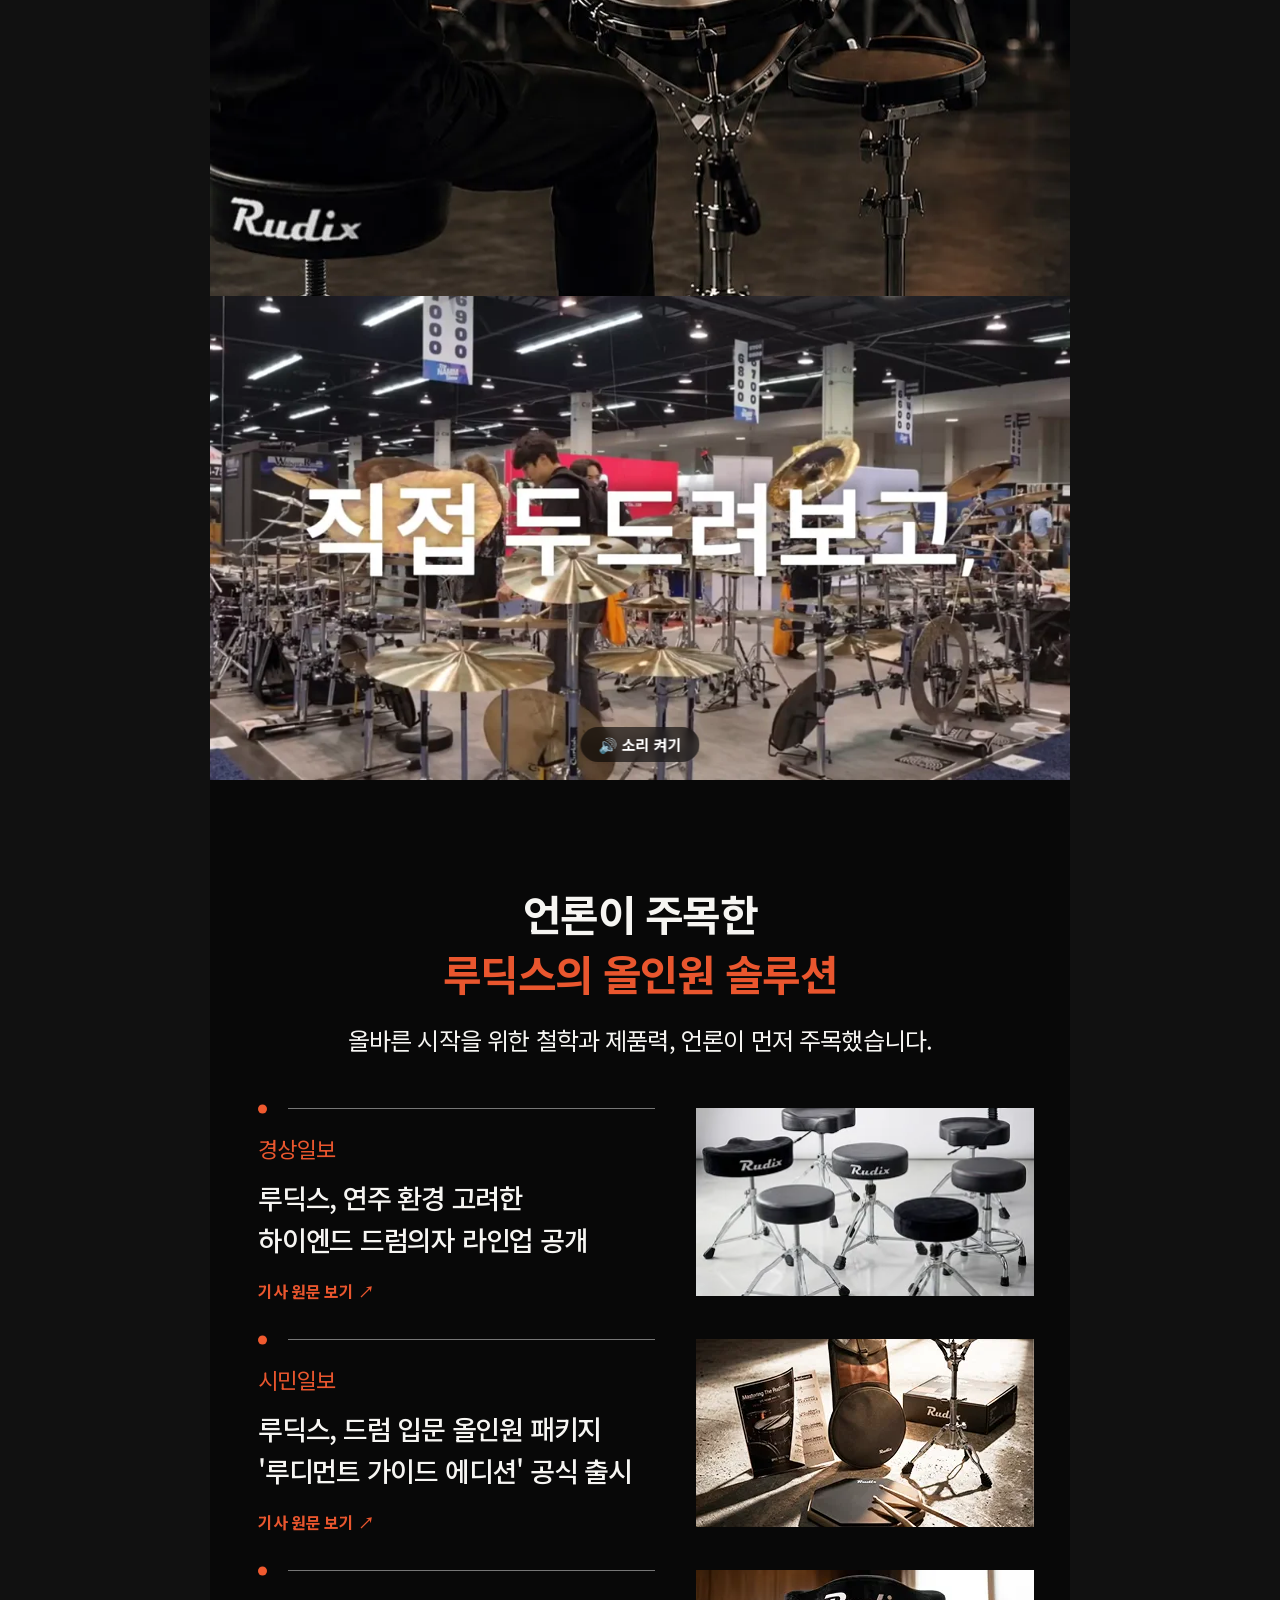
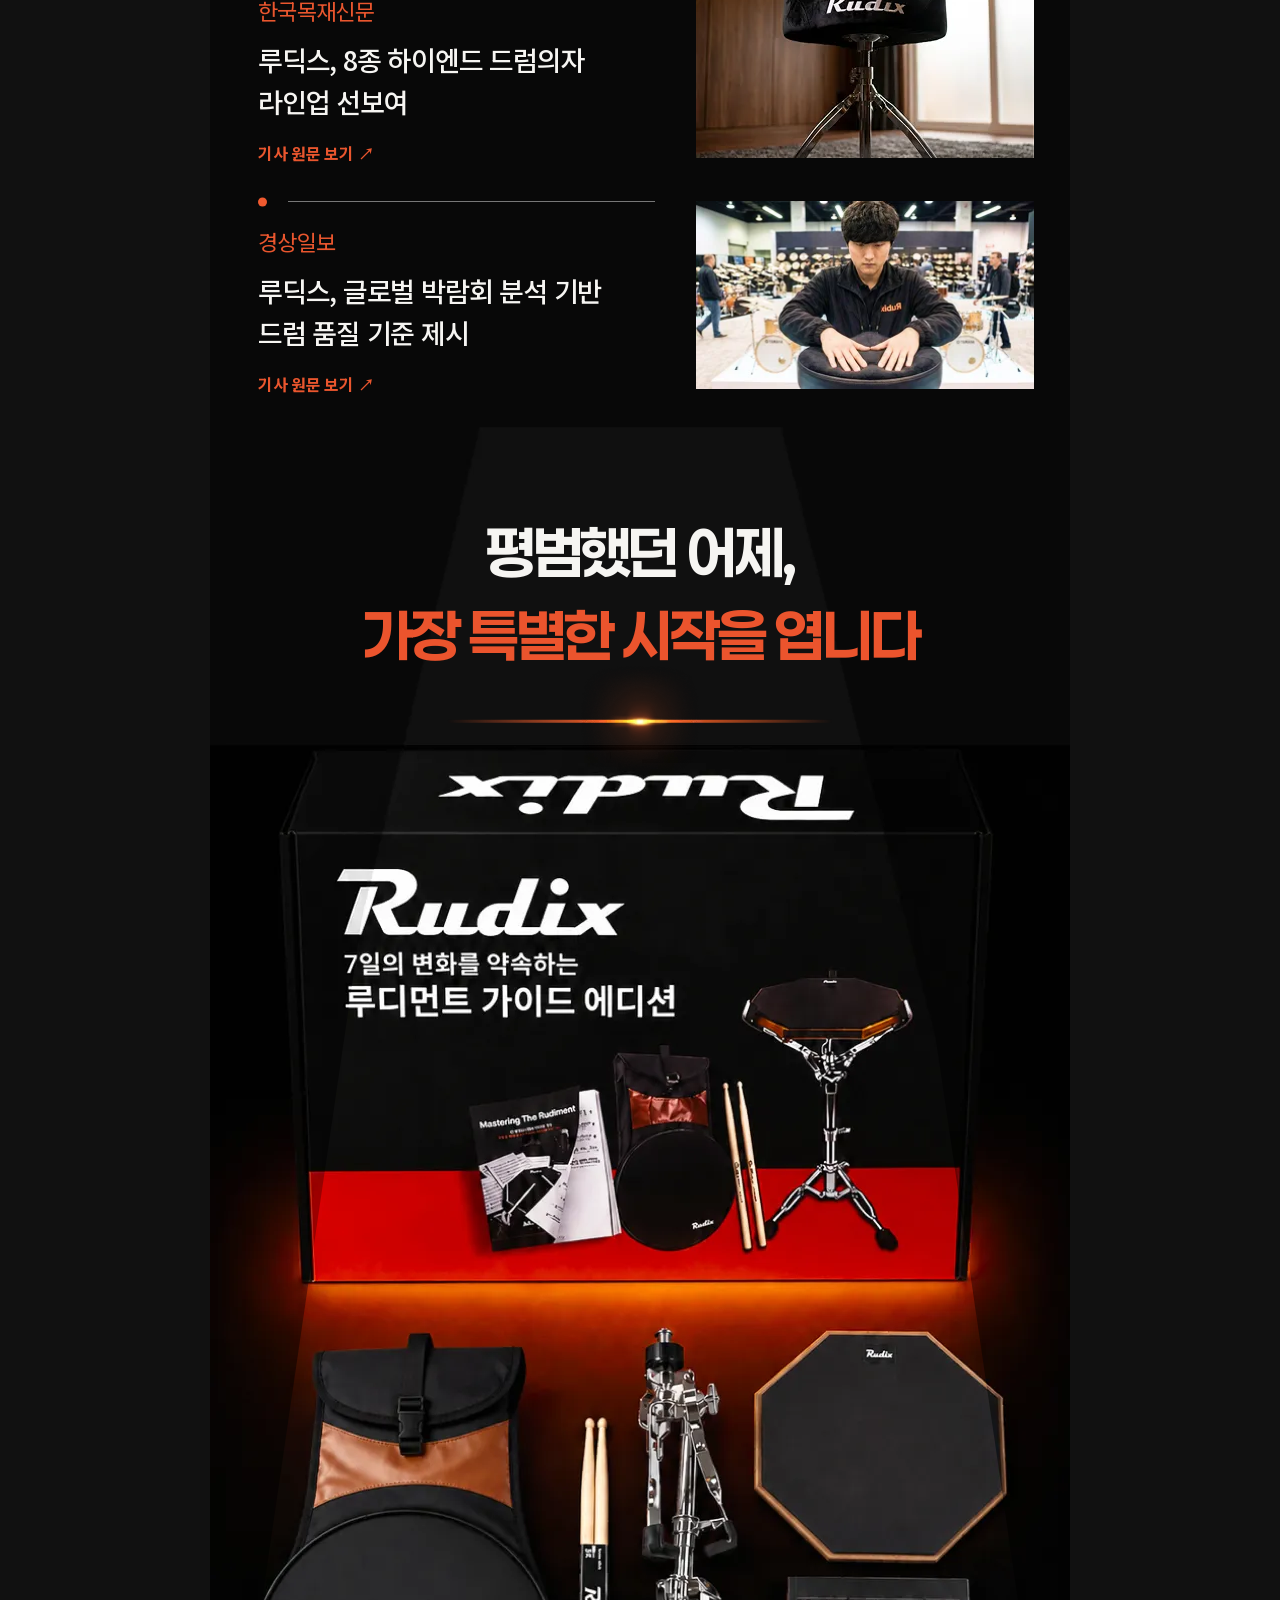
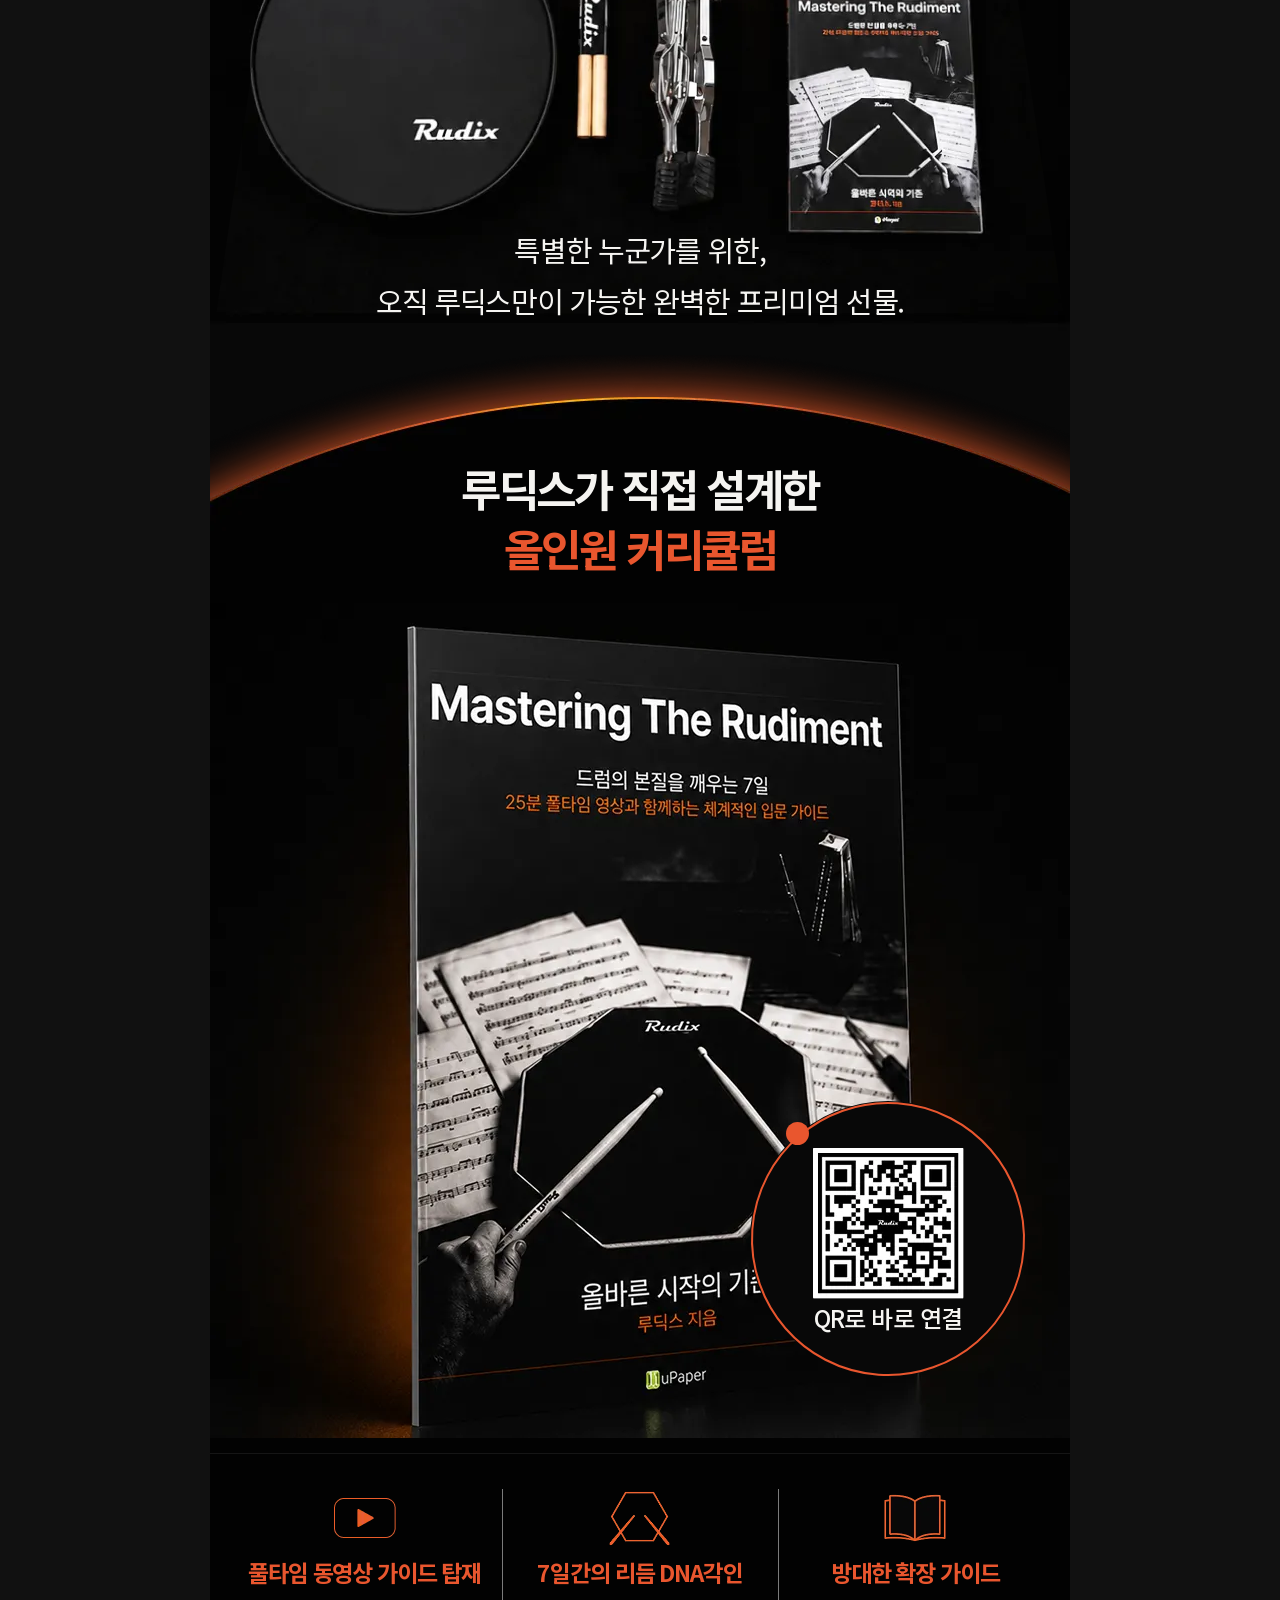
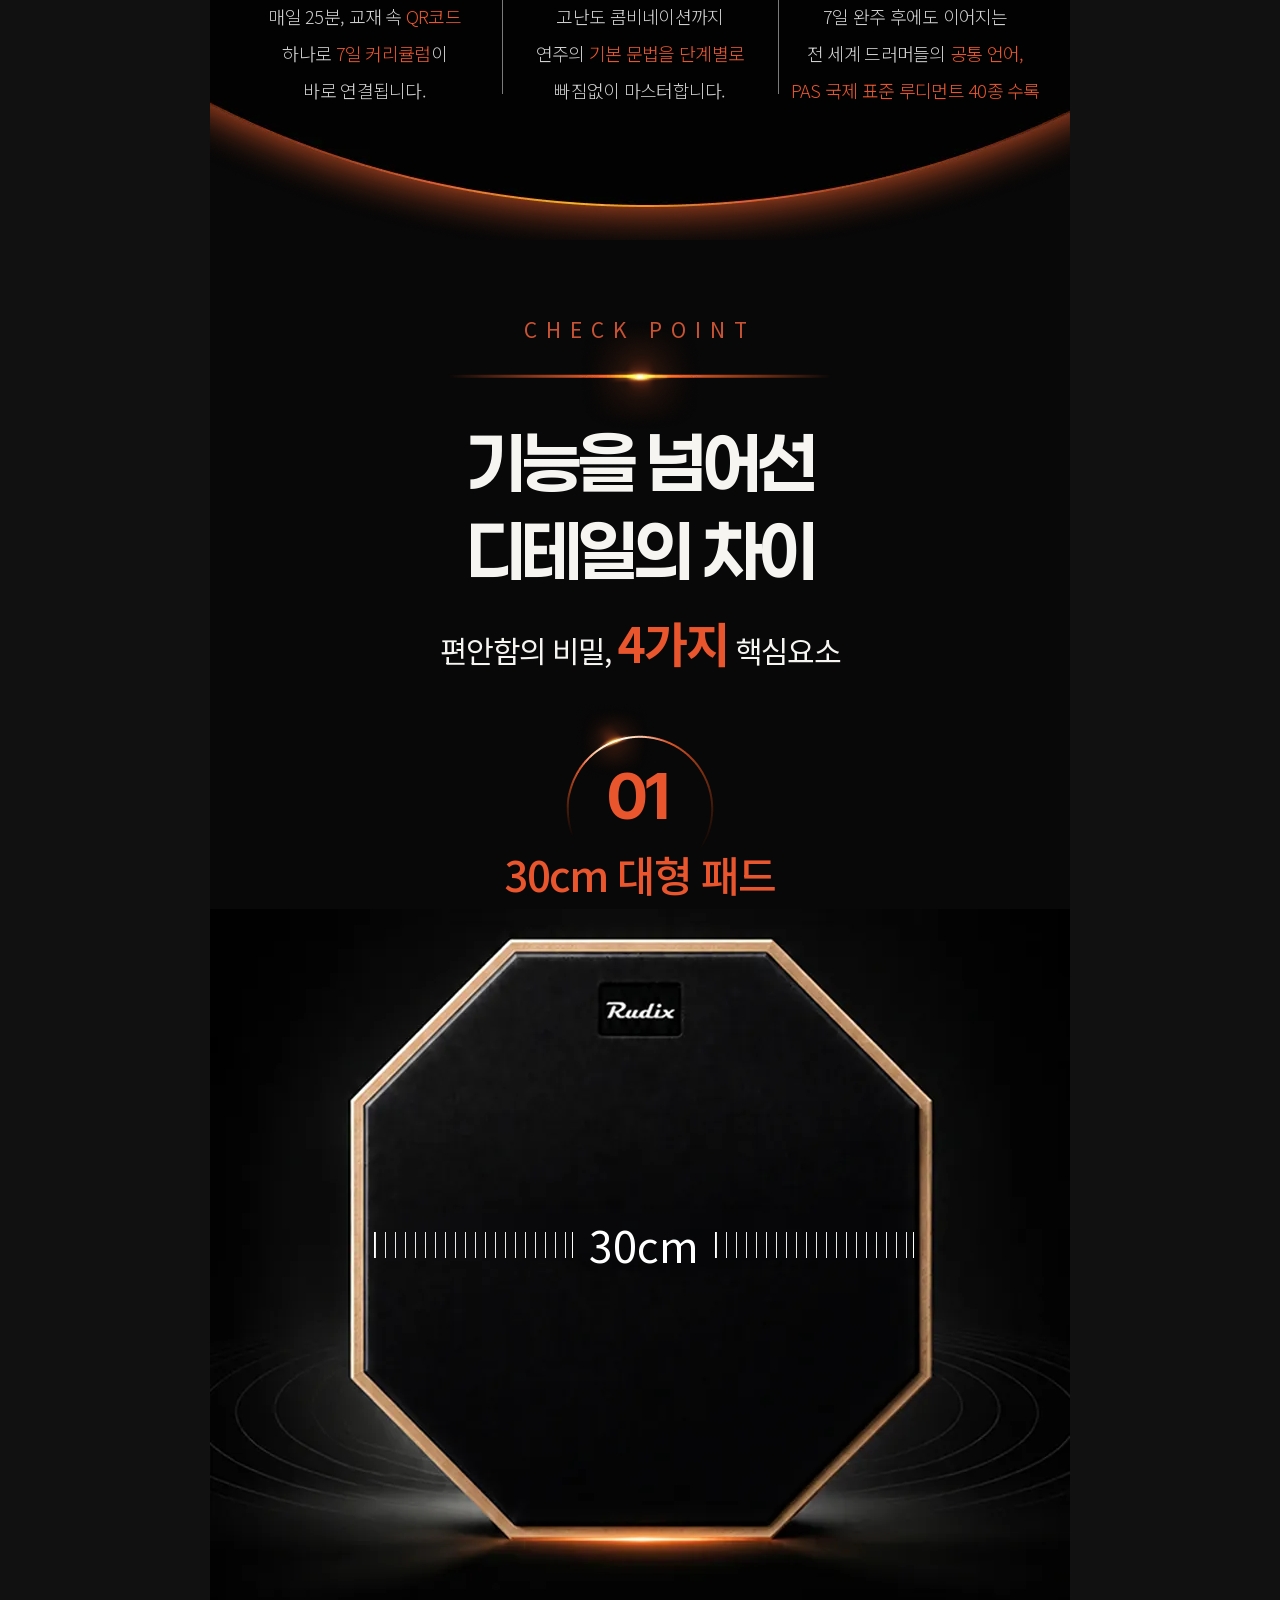
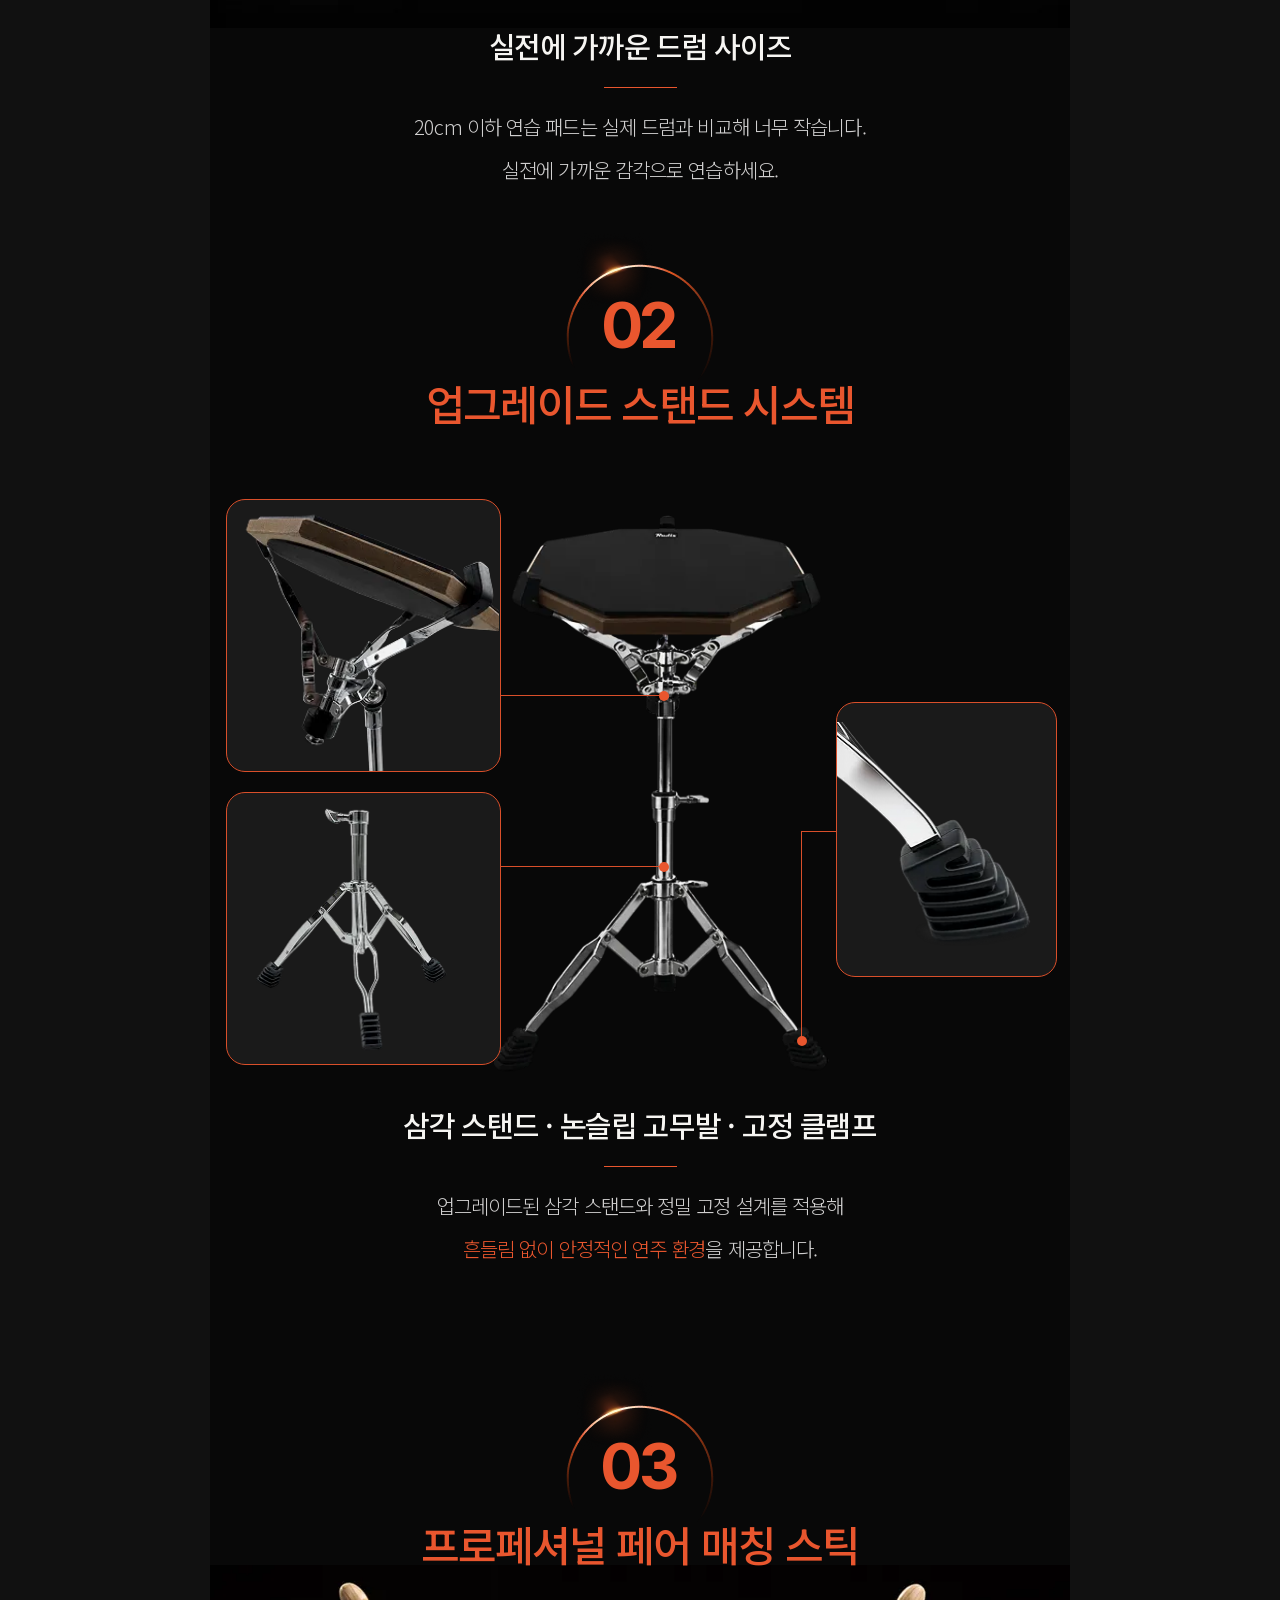
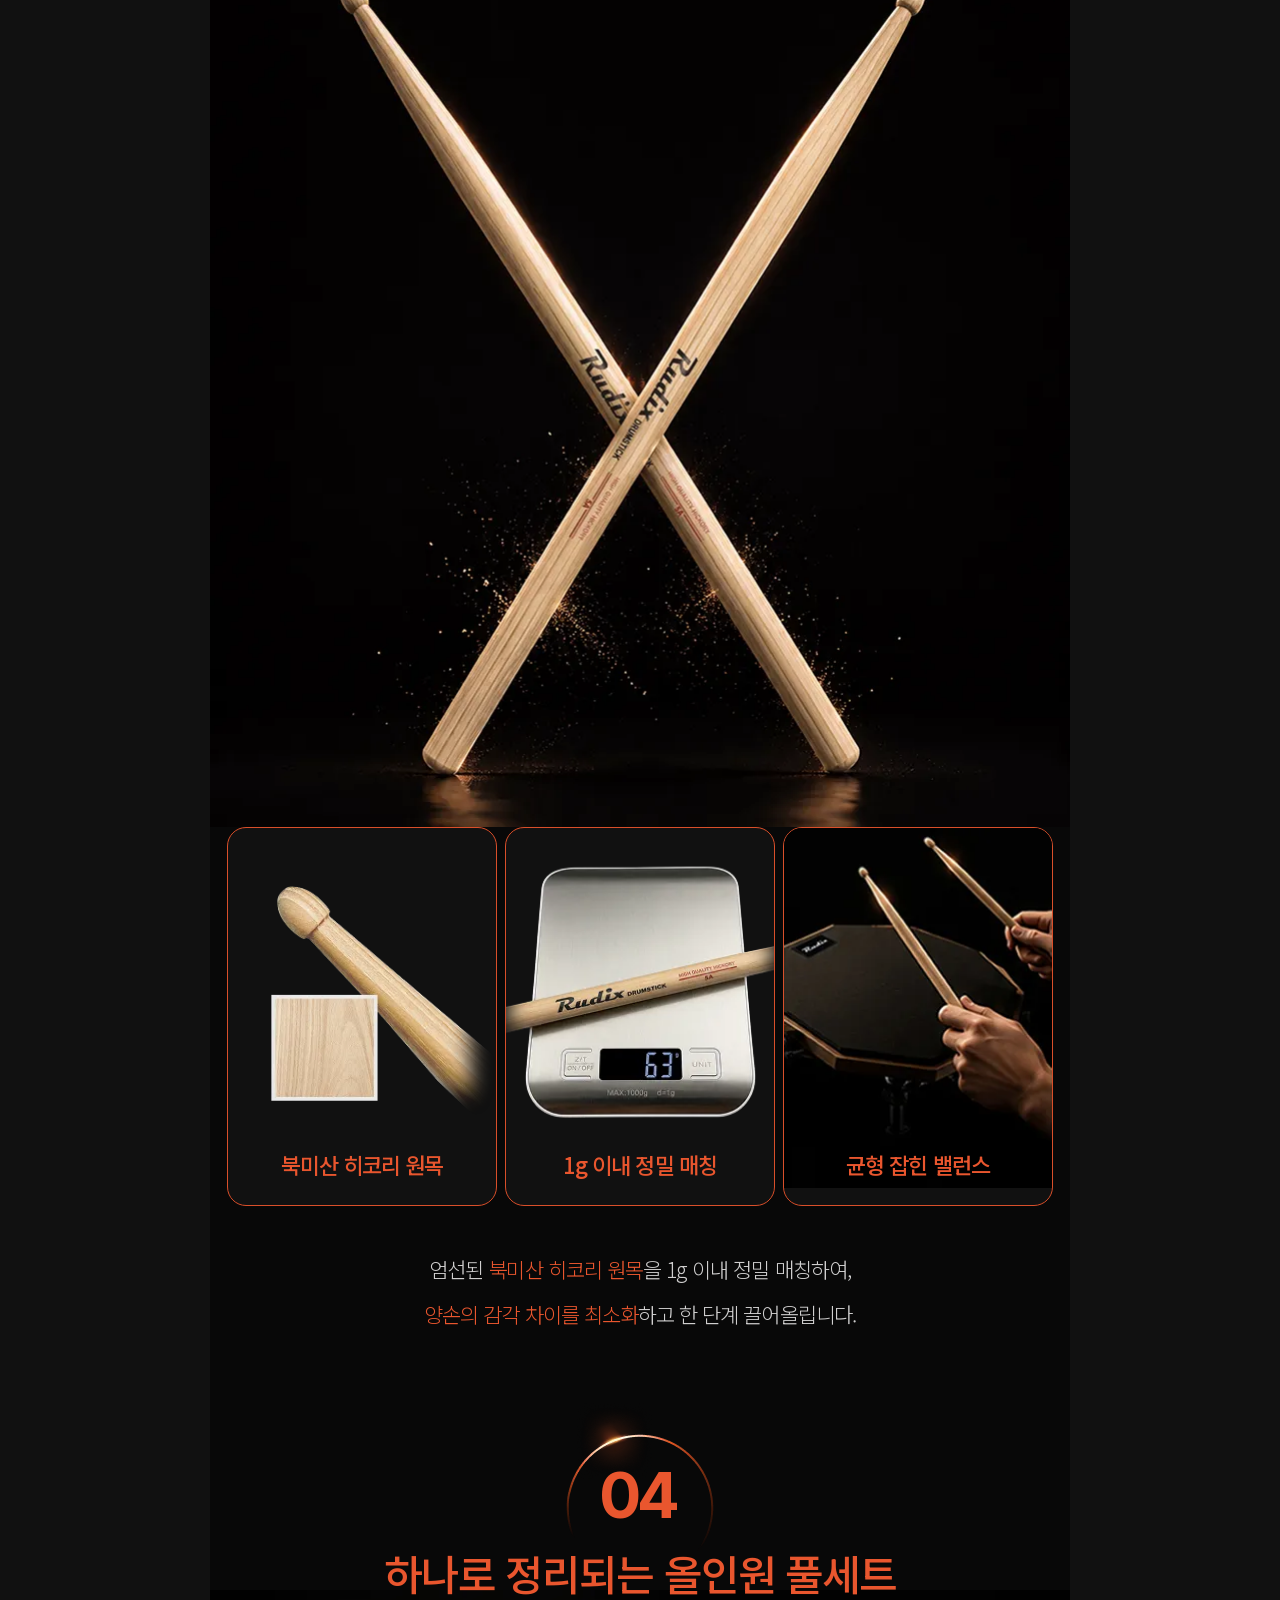
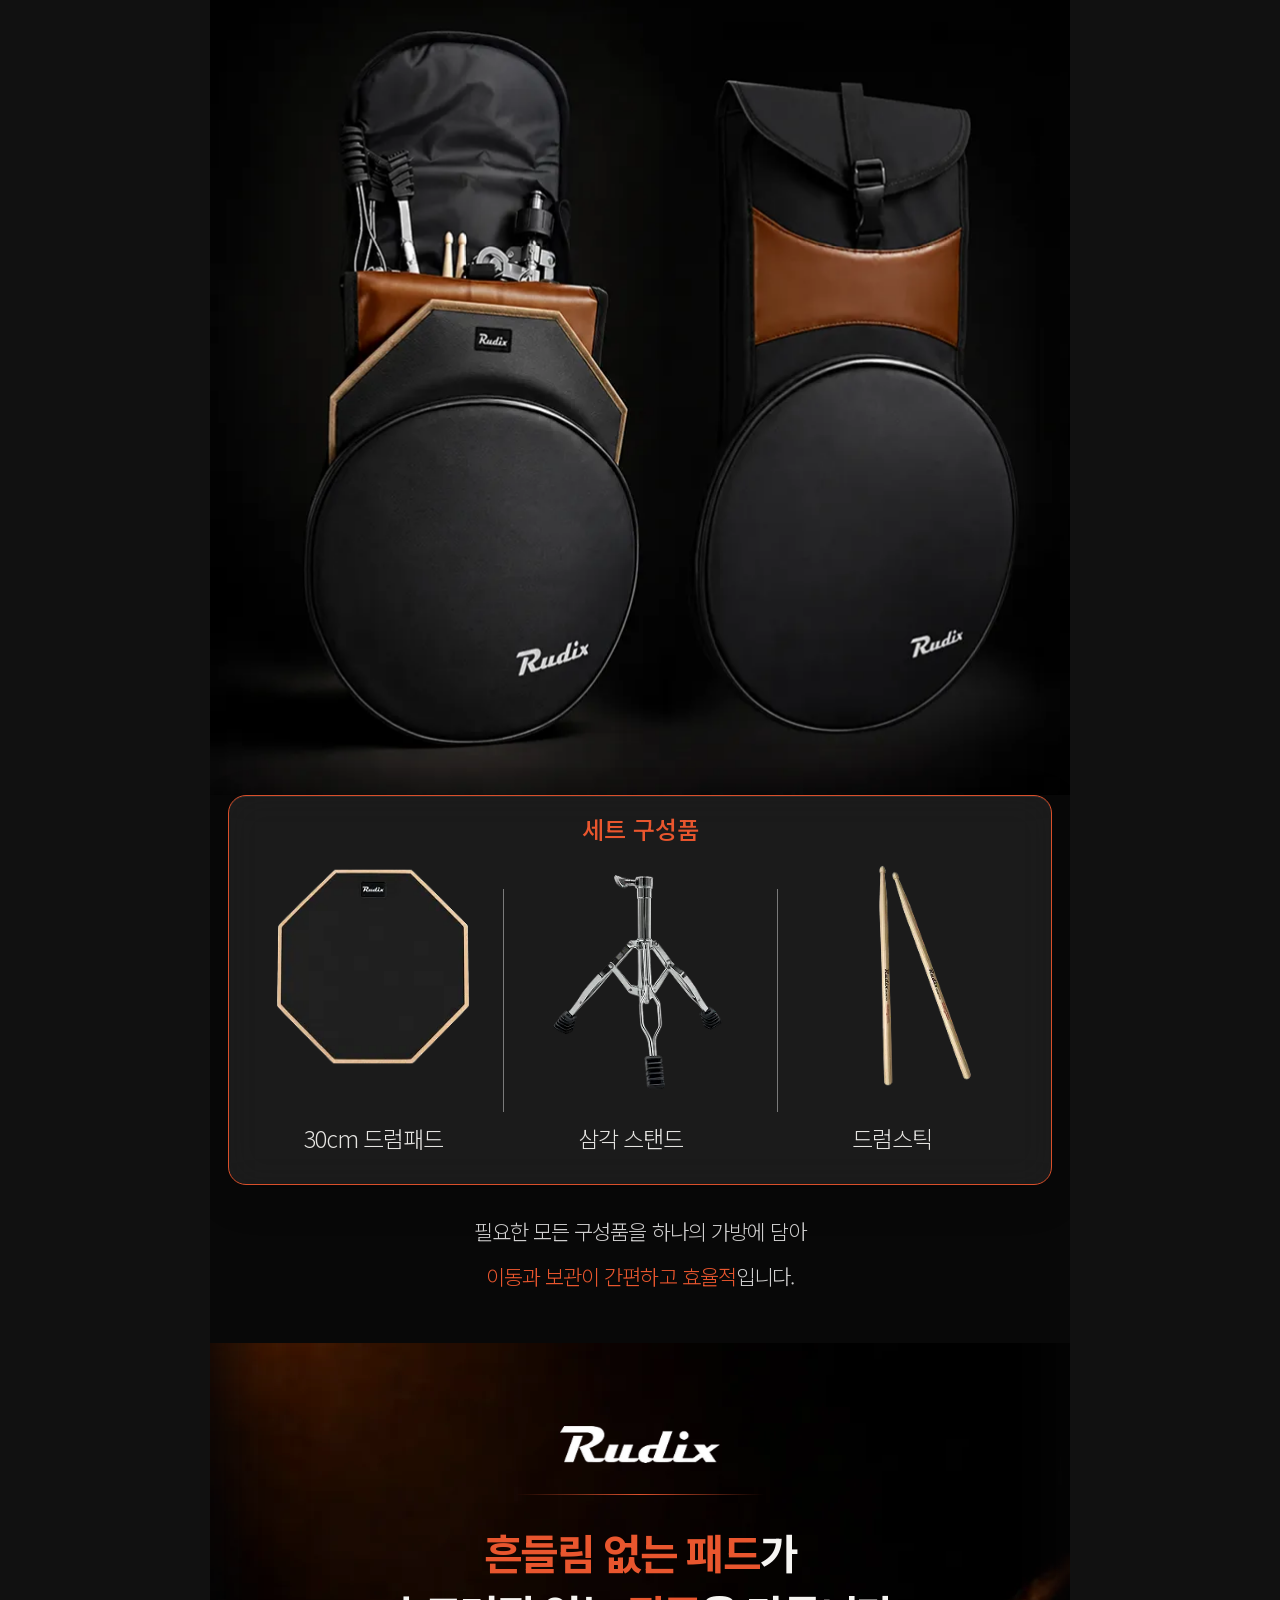
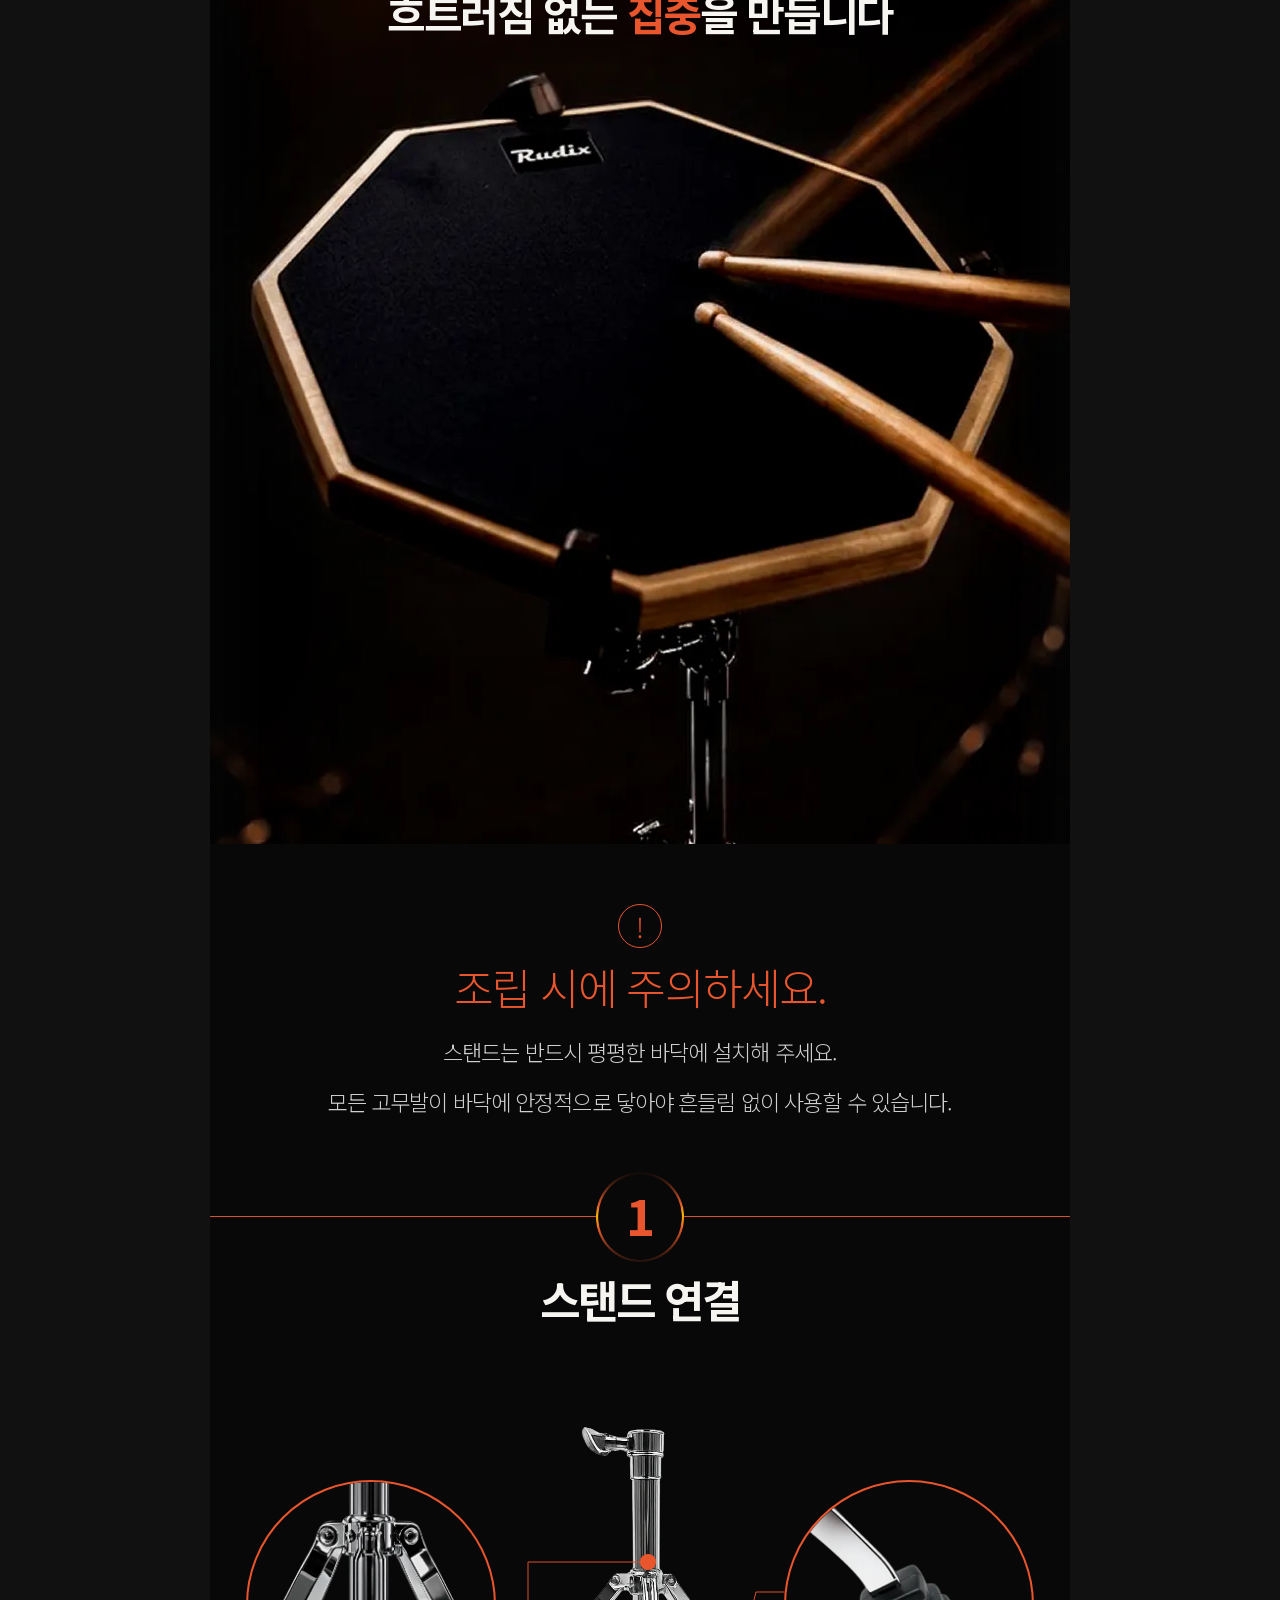
==== commit 79d973b5: "수정" ====
--- a/index.html
+++ b/index.html
@@ -825,7 +825,7 @@
     <div class="rv">
       <div class="rv__top">
         <p class="rv__eyebrow">REAL REVIEWS</p>
-        <h2 class="rv__title">실사용자 <b>53개 구매후기</b></h2>
+        <h2 class="rv__title">실사용자 <b>54개 구매후기</b></h2>
       </div>
 
       <section class="rv__press">
@@ -844,10 +844,10 @@
       <section class="rv__summary">
         <div class="rv__stars-big">★★★★★</div>
         <div class="rv__score-big">5.0 <span>/ 5점 만점</span></div>
-        <div class="rv__count-big">총 <b>53개</b> 리뷰 · 100% 만족</div>
+        <div class="rv__count-big">총 <b>54개</b> 리뷰 · 100% 만족</div>
       </section>
 
-      <h3 class="rv__section-title">네이버 리뷰 <span class="rv__badge rv__badge--nv">네이버</span> <em>블로그 3편</em></h3>
+      <h3 class="rv__section-title">네이버 리뷰 <span class="rv__badge rv__badge--nv">네이버</span> <em>블로그 4편</em></h3>
       <div class="rv__blog" id="nvReviews"></div>
 
       <h3 class="rv__section-title">쿠팡 리뷰 <span class="rv__badge rv__badge--cp">쿠팡</span> <em id="cpCountLabel">5점 만점</em></h3>
@@ -864,9 +864,9 @@
     <button class="floating-buy__cta" type="button" onclick="rdxBuy()" aria-label="루디먼트 가이드 에디션 88,000원 구매하기">
       <span class="floating-buy__cta-text">구매하기</span>
     </button>
-    <button class="floating-buy__reviews" id="rdxReviewsToggle" type="button" aria-label="구매후기 53건 확인하기" onclick="rdxToggleReviews()">
+    <button class="floating-buy__reviews" id="rdxReviewsToggle" type="button" aria-label="구매후기 54건 확인하기" onclick="rdxToggleReviews()">
       <svg class="fb-rv-icon" viewBox="0 0 24 24" aria-hidden="true"><path d="M4 3.5h16A1.5 1.5 0 0 1 21.5 5v10A1.5 1.5 0 0 1 20 16.5H10.2L5.5 20v-3.5H4A1.5 1.5 0 0 1 2.5 15V5A1.5 1.5 0 0 1 4 3.5z" fill="#ffb400"/><rect x="5.7" y="7.3" width="9.4" height="1.7" rx=".85" fill="#141414"/><rect x="5.7" y="10.6" width="6.6" height="1.7" rx=".85" fill="#141414"/></svg>
-      <span class="fb-rv-text">구매후기<small>실사용 53건</small></span>
+      <span class="fb-rv-text">구매후기<small>실사용 54건</small></span>
     </button>
   </div>
 
@@ -1136,6 +1136,11 @@
       if (v && v.paused) { var p = v.play(); if (p && p.catch) p.catch(function () {}); }
     });
 
+    // 결제창에 '랜딩 유입' 플래그 부여 (해시는 주문/서버라우팅에 영향 없음)
+    function rdxWithFlag(u) {
+      try { return u + (u.indexOf('#') === -1 ? '#rdxclean' : ',rdxclean'); }
+      catch (e) { return u; }
+    }
     async function rdxBuy() {
       if (rdxClicked) return;
       rdxClicked = true;
@@ -1161,7 +1166,7 @@
       var loading = document.getElementById('rdxLoading');
       if (rdxOrder.status === 'ready' && rdxOrder.paymentUrl) {
         if (loading) loading.classList.add('is-active');
-        window.location.href = rdxOrder.paymentUrl;
+        window.location.href = rdxWithFlag(rdxOrder.paymentUrl);
         return;
       }
       // 클릭 시에만 주문 생성 -> 결제페이지로 이동 (생성 동안 로딩 스피너 표시)
@@ -1169,7 +1174,7 @@
       if (btn) { btn.style.opacity = '0.6'; btn.style.pointerEvents = 'none'; }
       try {
         var url = await rdxCreateOrder();
-        window.location.href = url;
+        window.location.href = rdxWithFlag(url);
       } catch (err) {
         if (loading) loading.classList.remove('is-active');
         alert('주문 처리 중 오류가 발생했습니다: ' + (err && err.message ? err.message : err));
@@ -1222,7 +1227,7 @@
   </script>
 
   <!-- 구매후기 렌더링 + 인페이지 토글 -->
-  <script src="./reviews-data.js?v=2"></script>
+  <script src="./reviews-data.js?v=3"></script>
   <script>
     (function () {
       var D = window.RDX_REVIEWS || { coupang: [], naver: [] };
@@ -1316,7 +1321,7 @@
         } else {
           rv.hidden = true;
           if (main) main.style.display = '';
-          btn.innerHTML = '<svg class="fb-rv-icon" viewBox="0 0 24 24" aria-hidden="true"><path d="M4 3.5h16A1.5 1.5 0 0 1 21.5 5v10A1.5 1.5 0 0 1 20 16.5H10.2L5.5 20v-3.5H4A1.5 1.5 0 0 1 2.5 15V5A1.5 1.5 0 0 1 4 3.5z" fill="#ffb400"/><rect x="5.7" y="7.3" width="9.4" height="1.7" rx=".85" fill="#141414"/><rect x="5.7" y="10.6" width="6.6" height="1.7" rx=".85" fill="#141414"/></svg><span class="fb-rv-text">구매후기<small>실사용 53건</small></span>';
+          btn.innerHTML = '<svg class="fb-rv-icon" viewBox="0 0 24 24" aria-hidden="true"><path d="M4 3.5h16A1.5 1.5 0 0 1 21.5 5v10A1.5 1.5 0 0 1 20 16.5H10.2L5.5 20v-3.5H4A1.5 1.5 0 0 1 2.5 15V5A1.5 1.5 0 0 1 4 3.5z" fill="#ffb400"/><rect x="5.7" y="7.3" width="9.4" height="1.7" rx=".85" fill="#141414"/><rect x="5.7" y="10.6" width="6.6" height="1.7" rx=".85" fill="#141414"/></svg><span class="fb-rv-text">구매후기<small>실사용 54건</small></span>';
           window.dispatchEvent(new Event('resize'));
           window.scrollTo(0, 0);
           try { if (typeof gtag === 'function') gtag('event', 'click_detail'); } catch (e) {}
